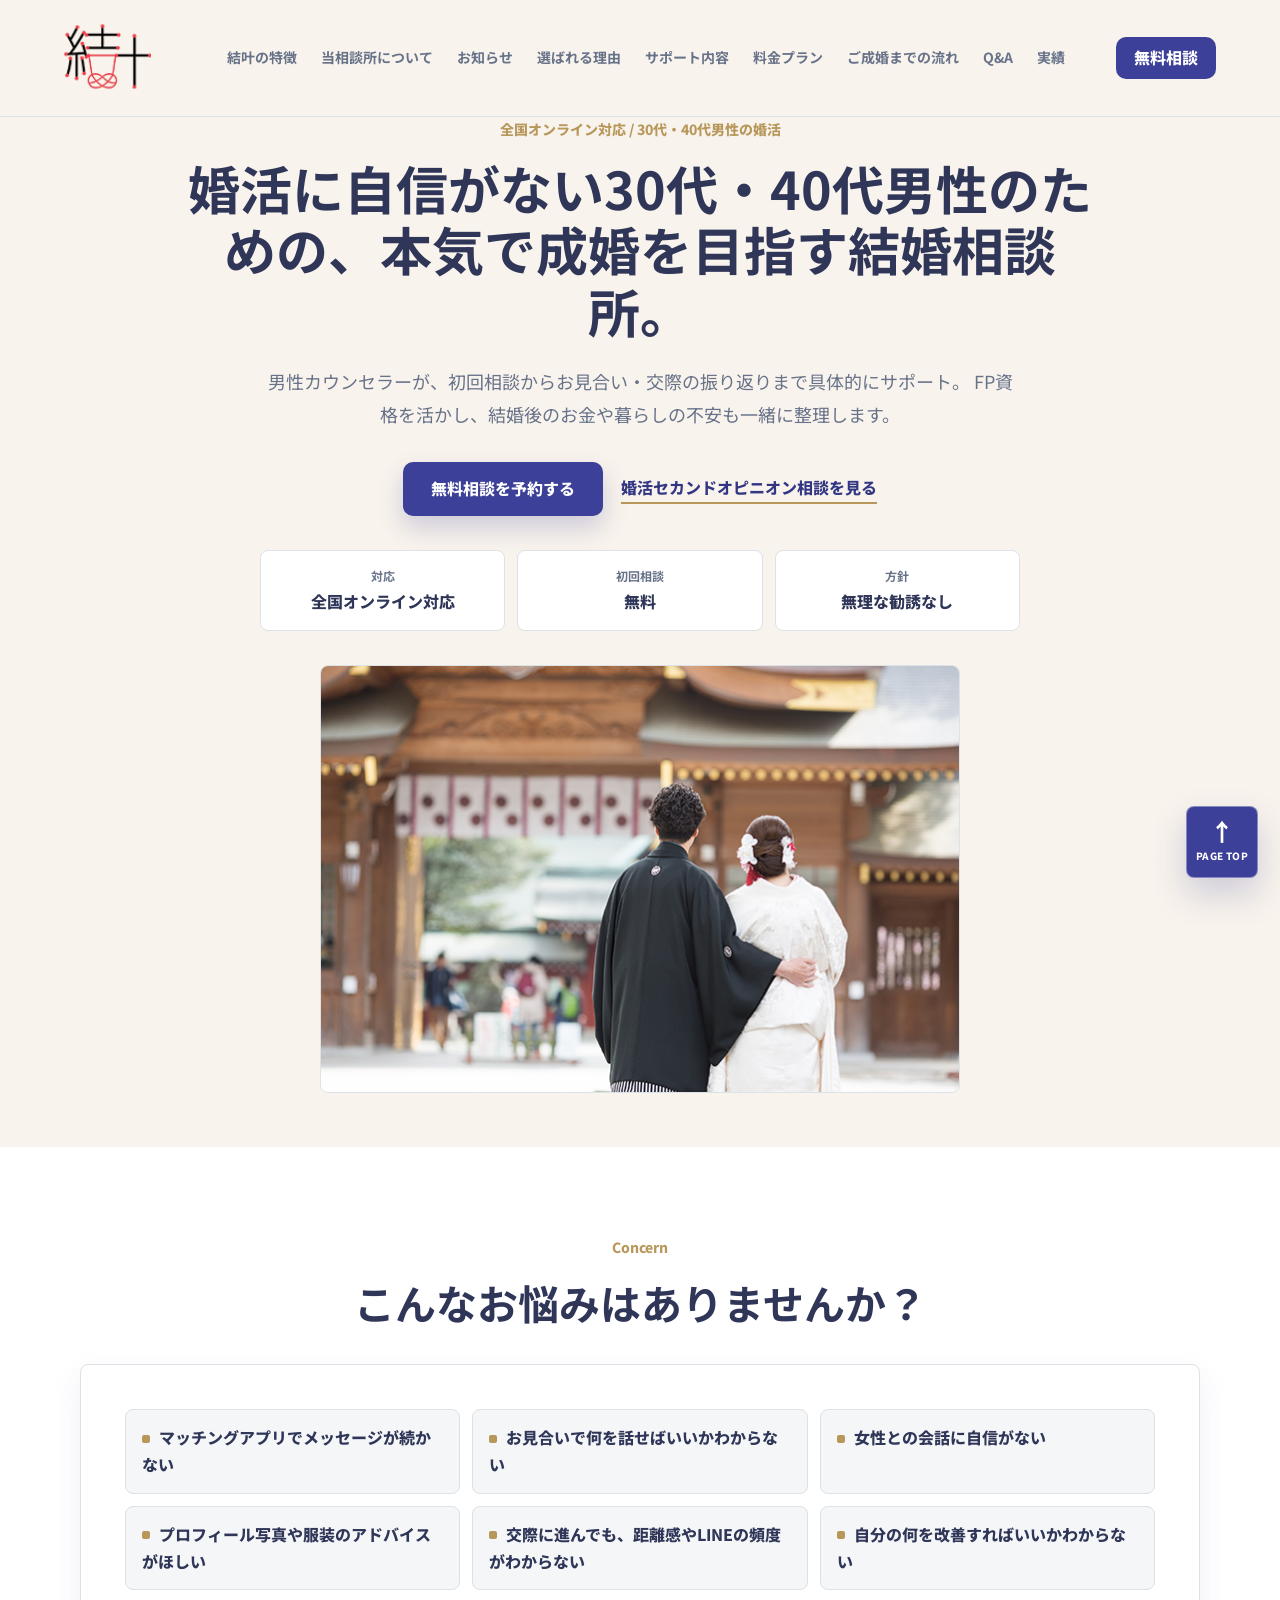
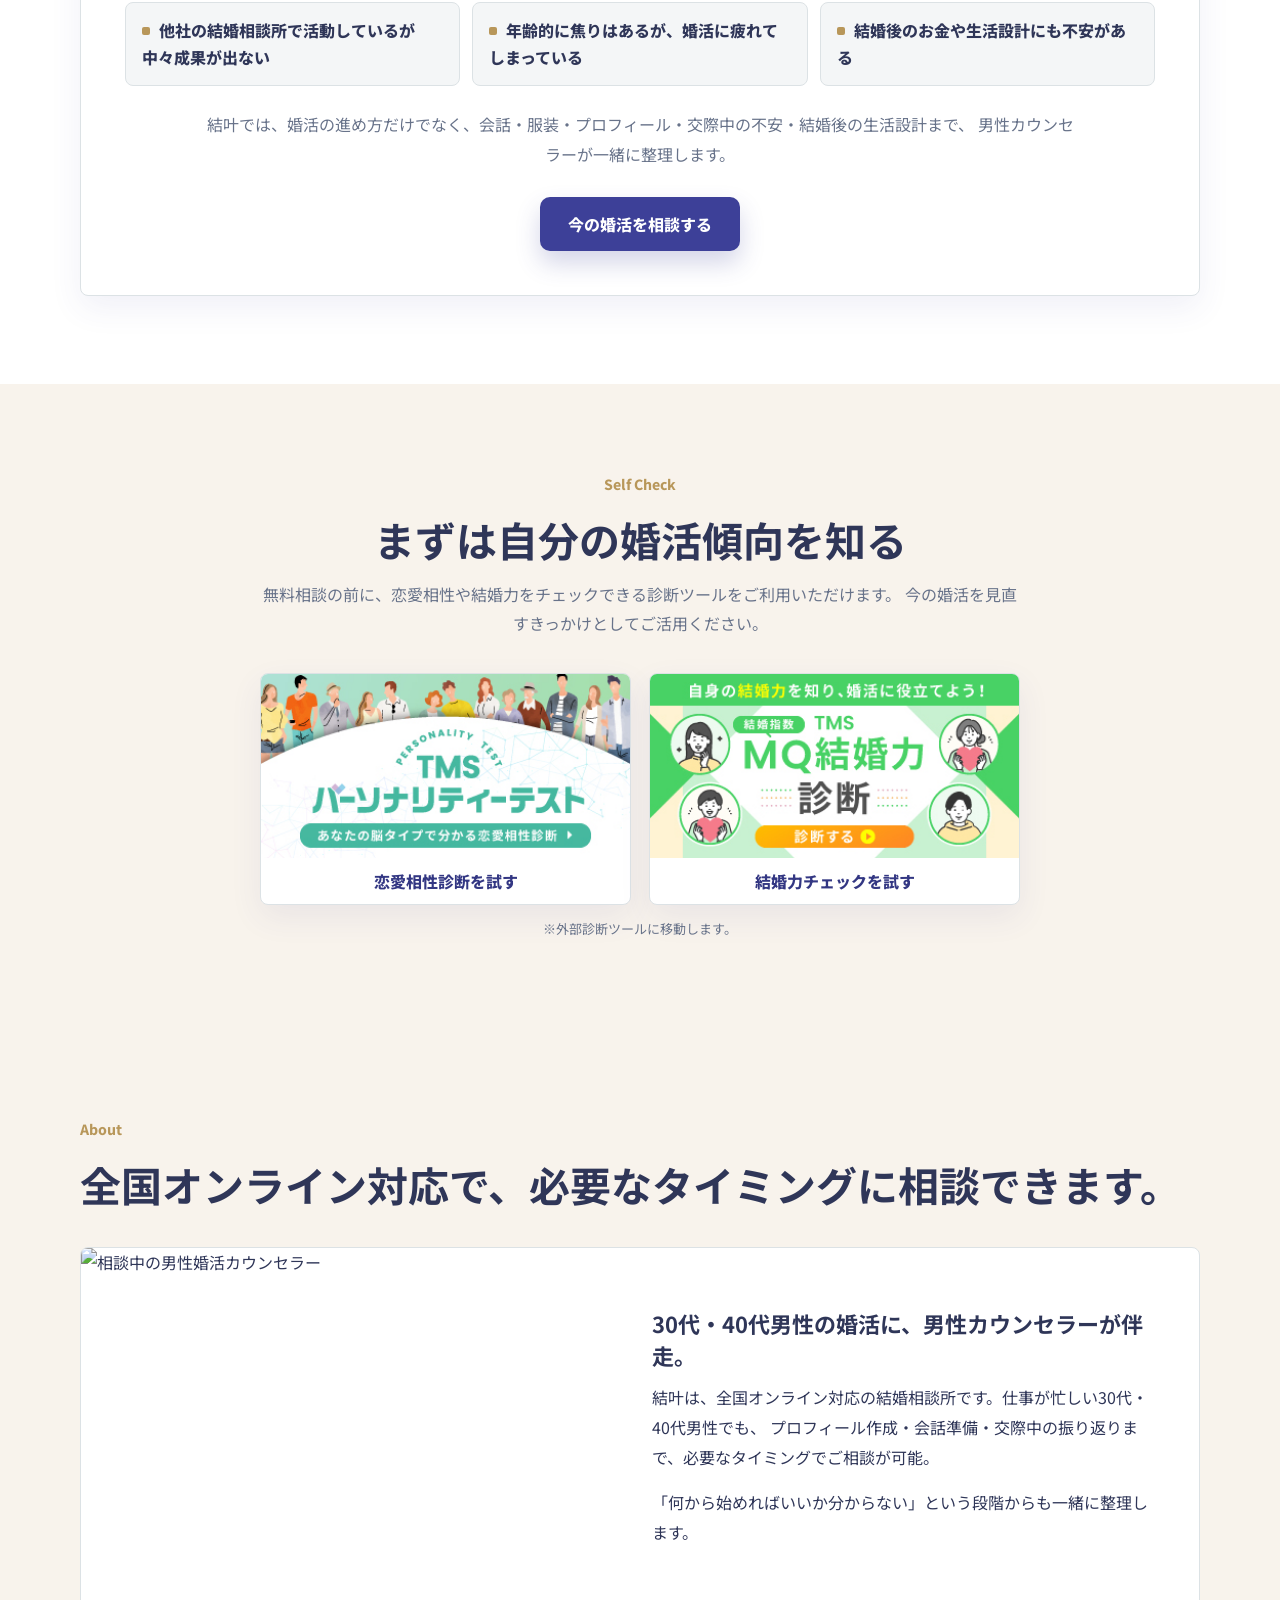
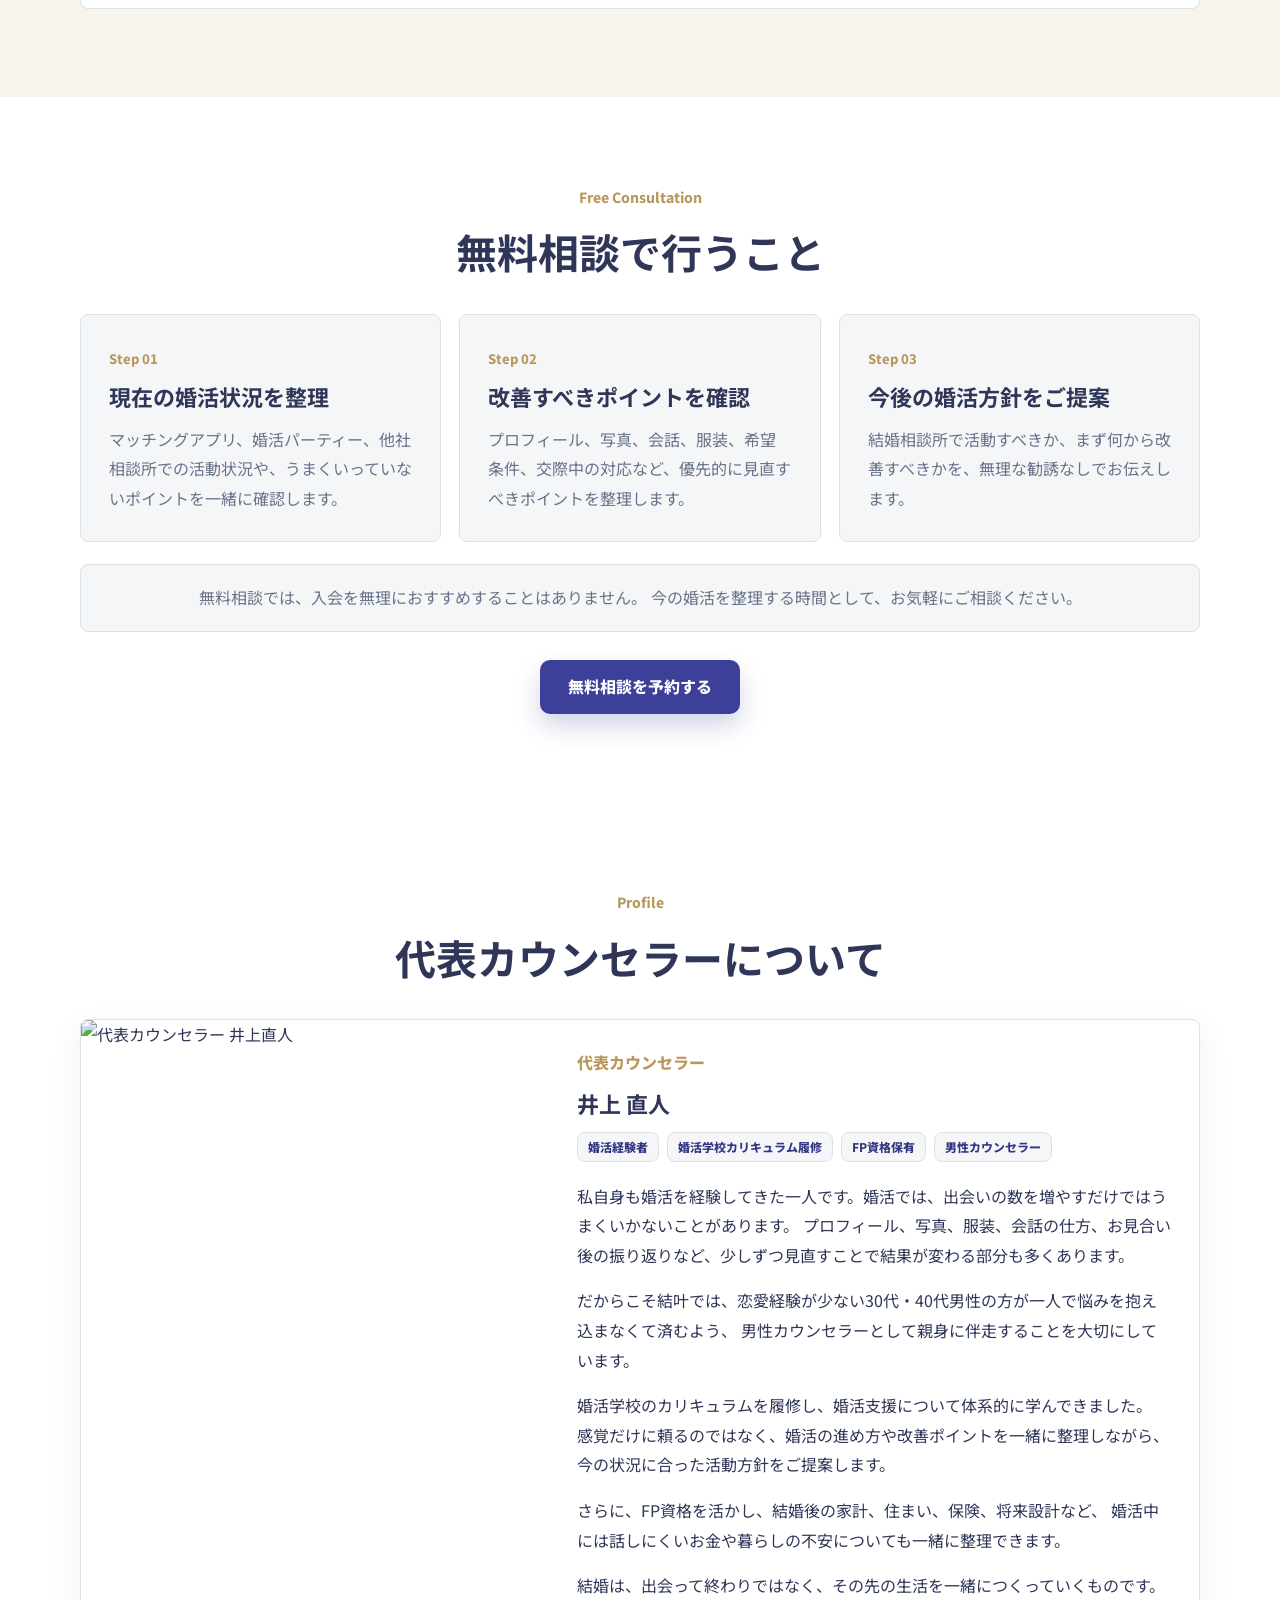
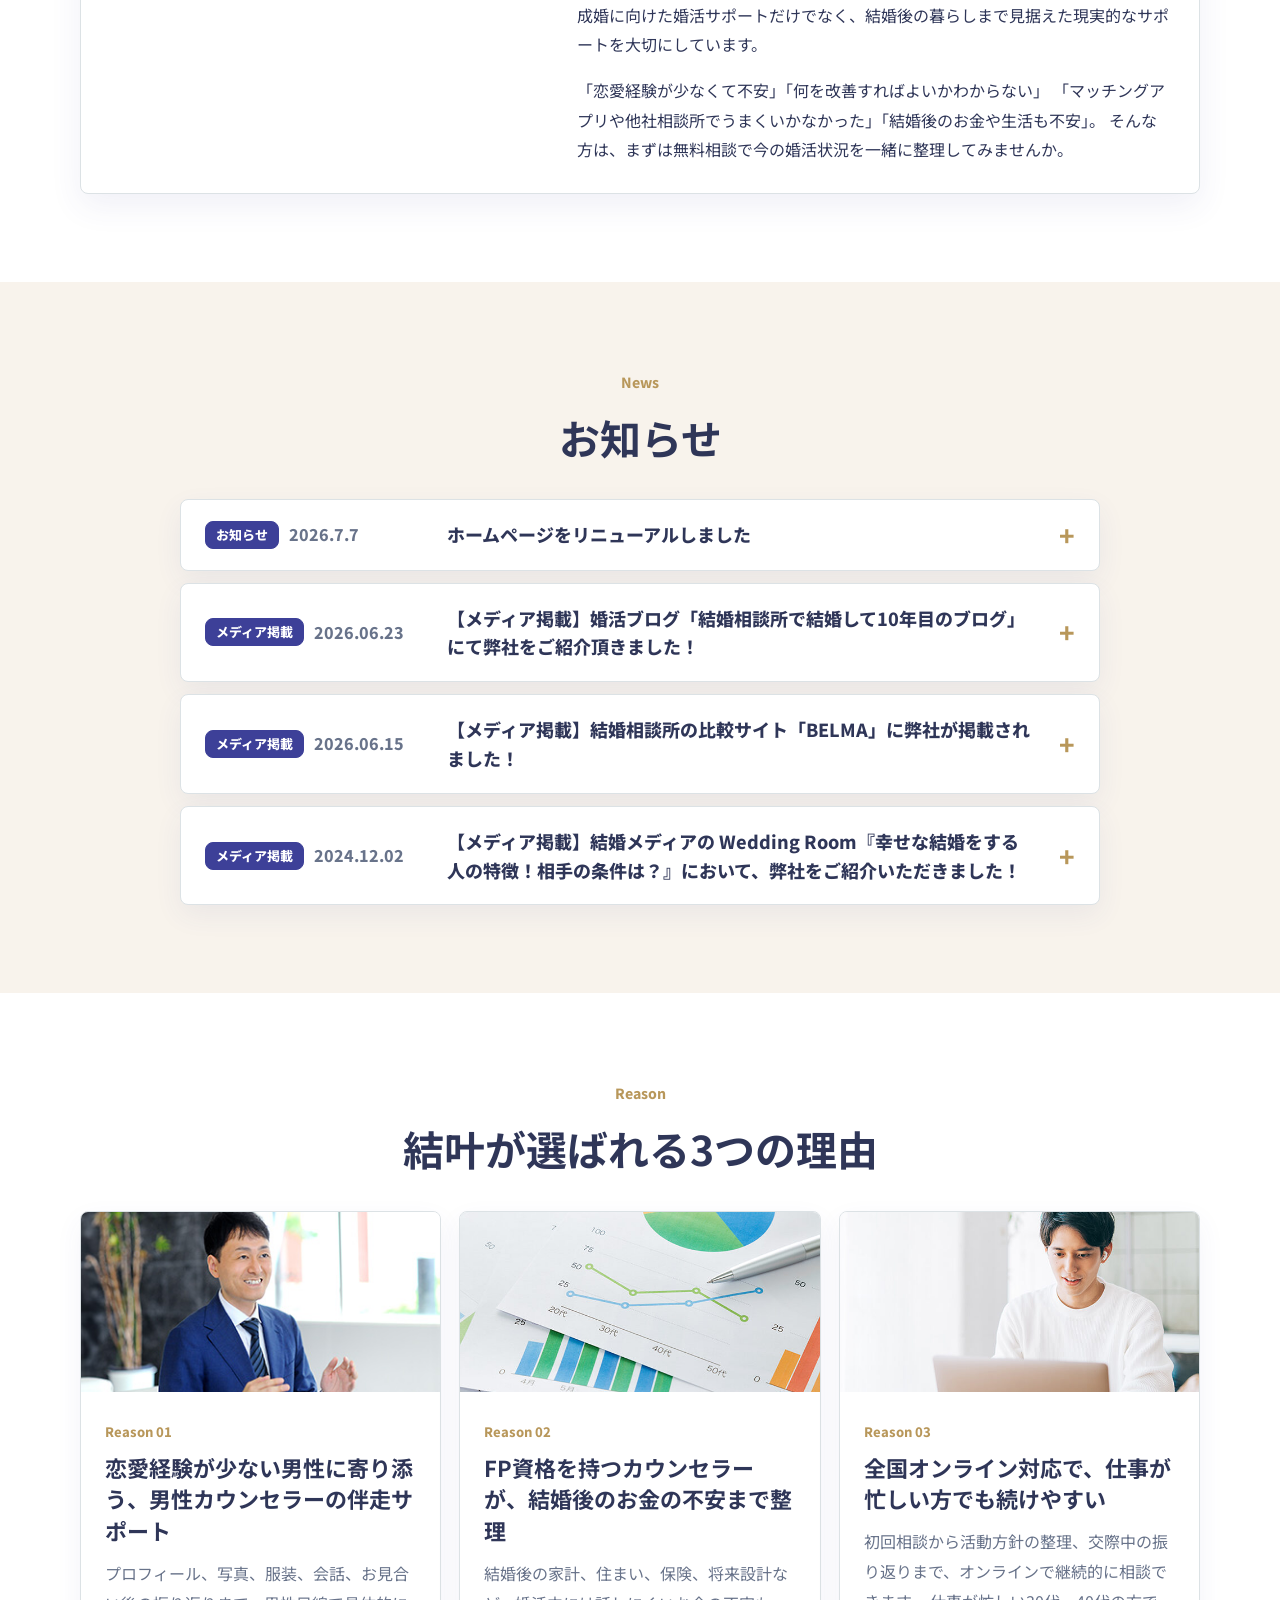
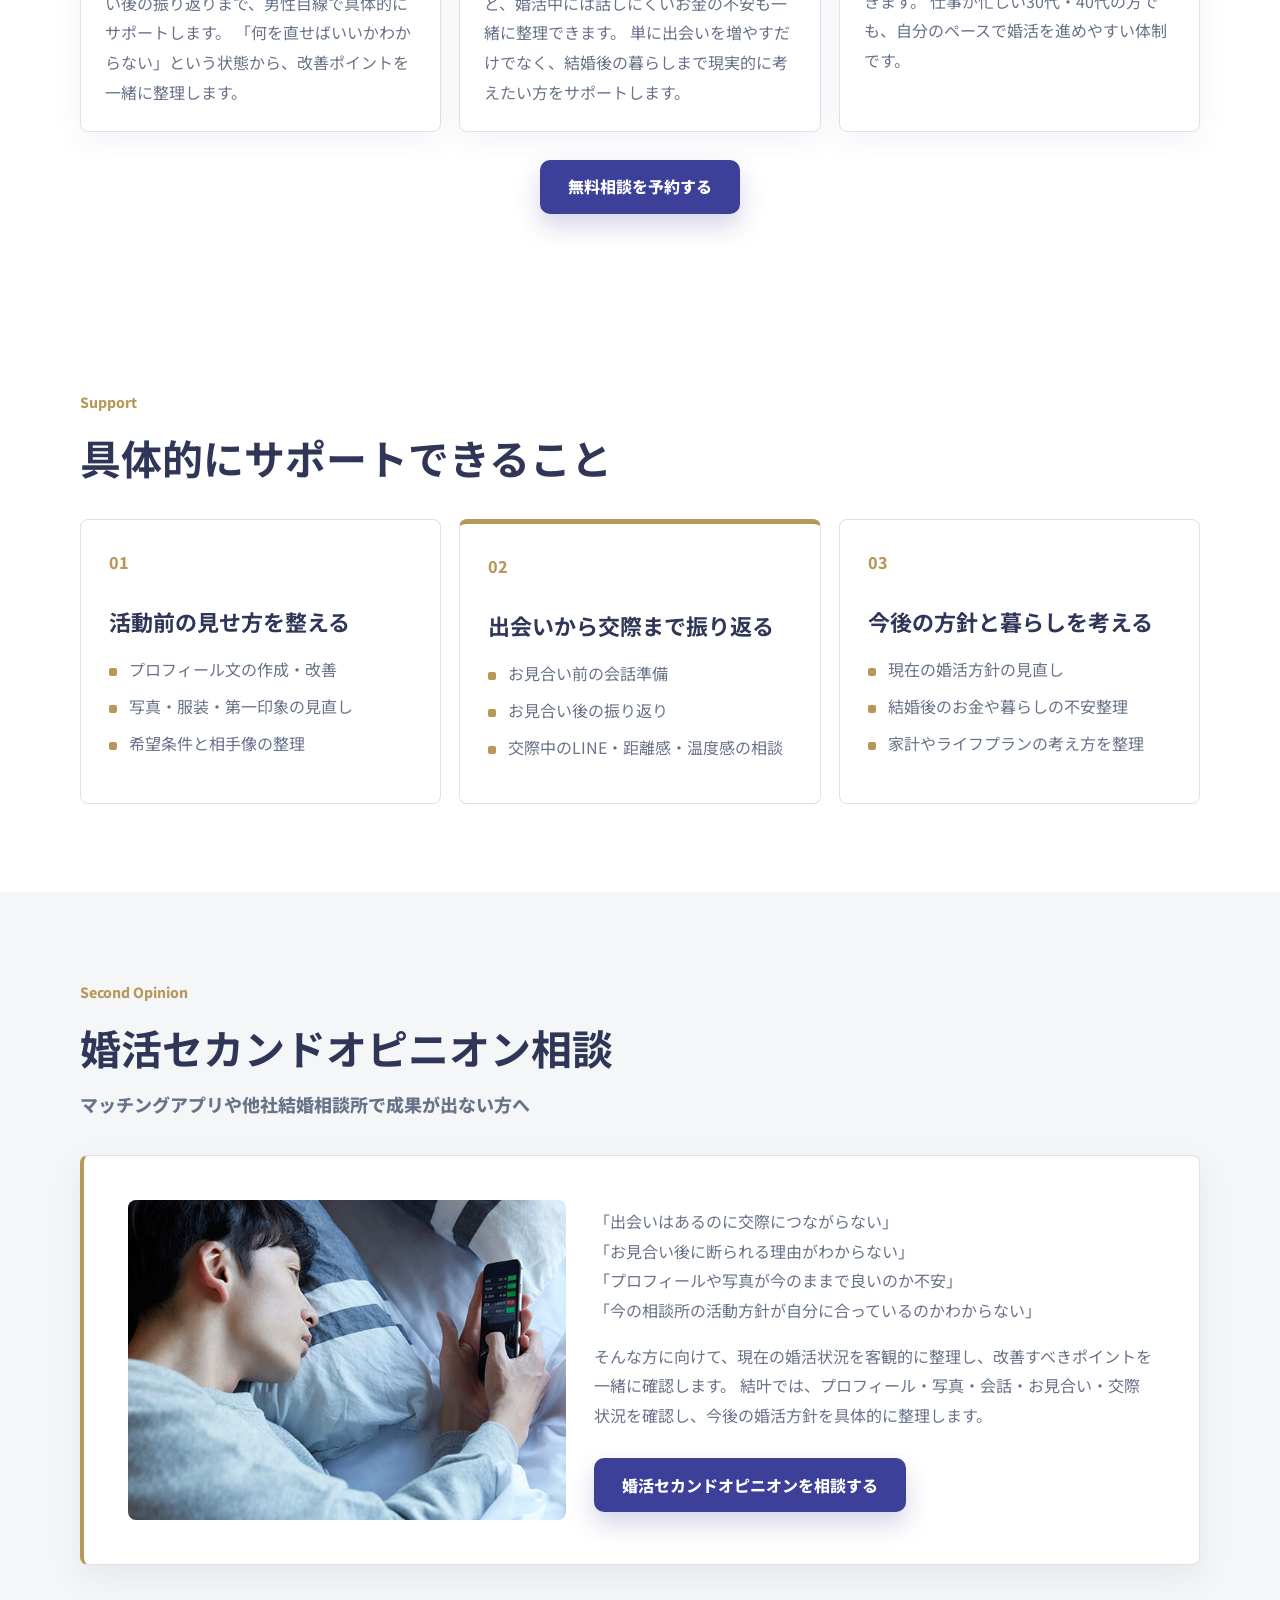
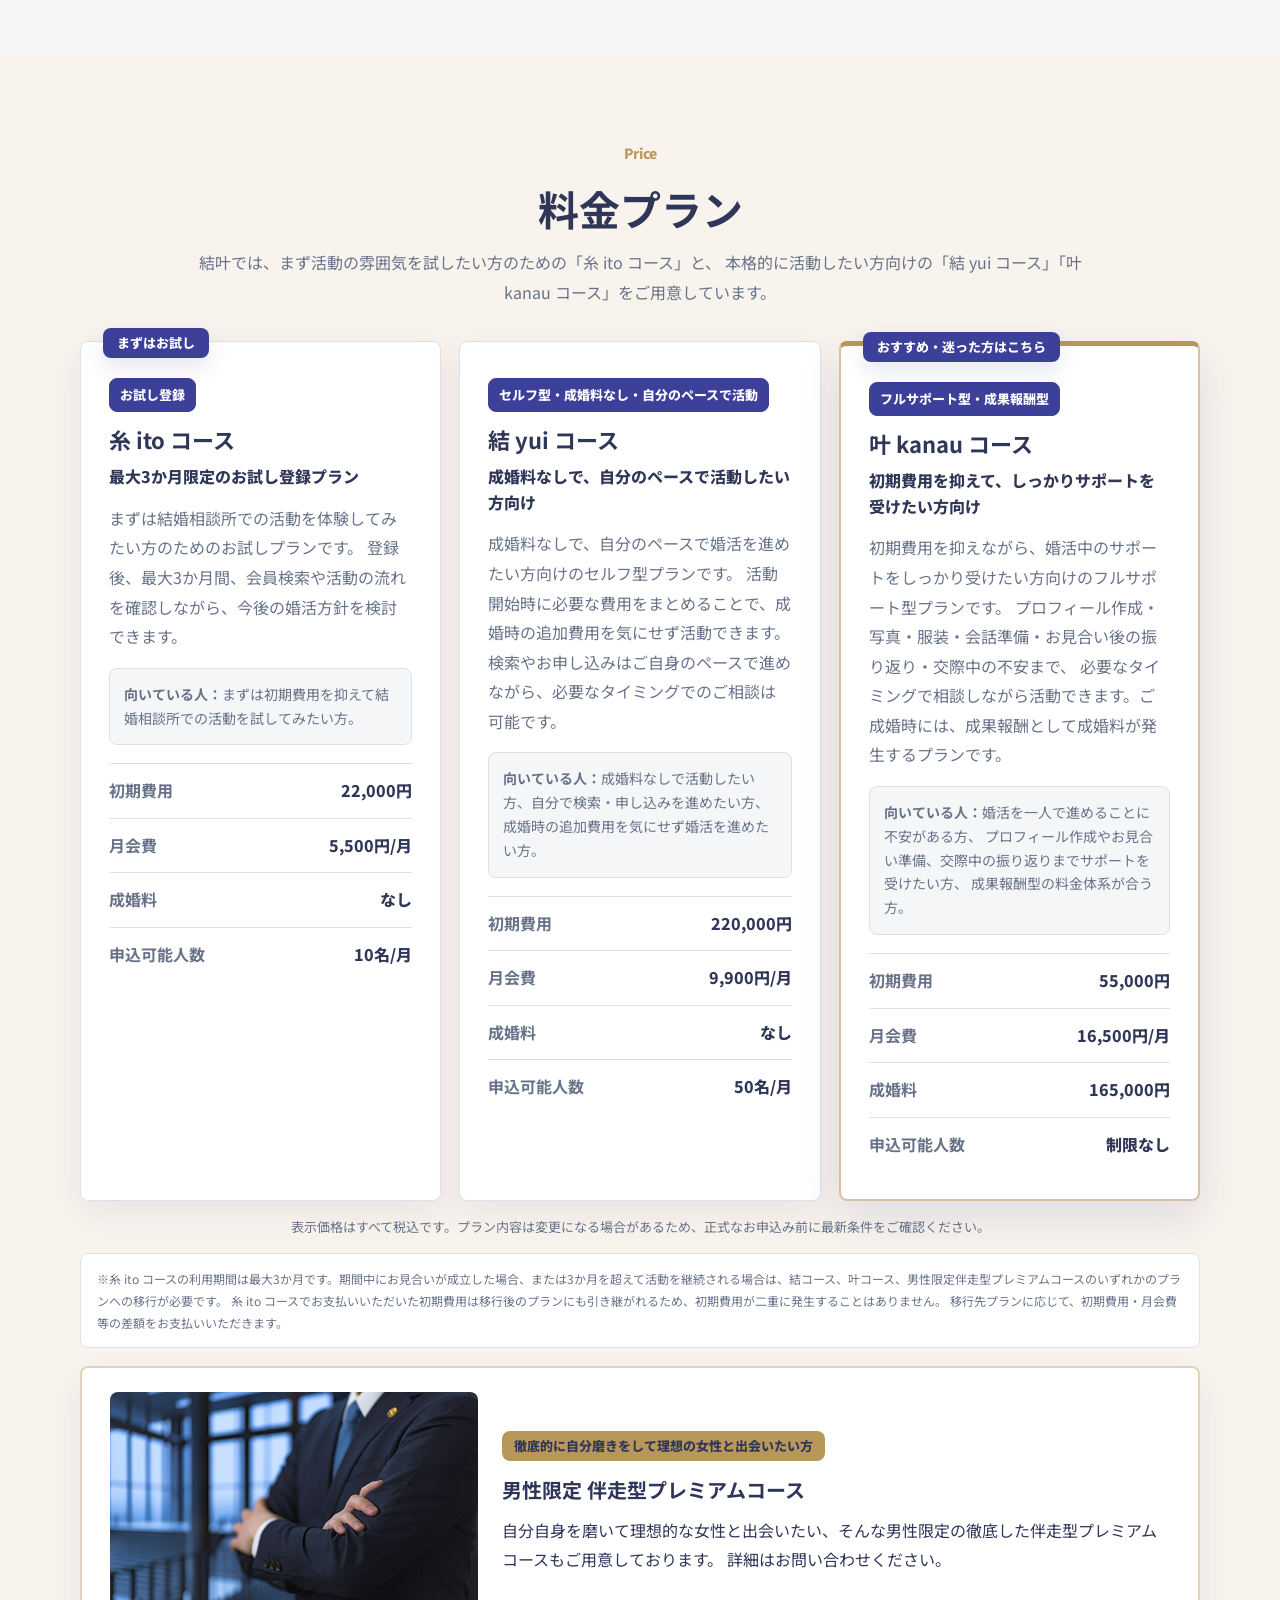
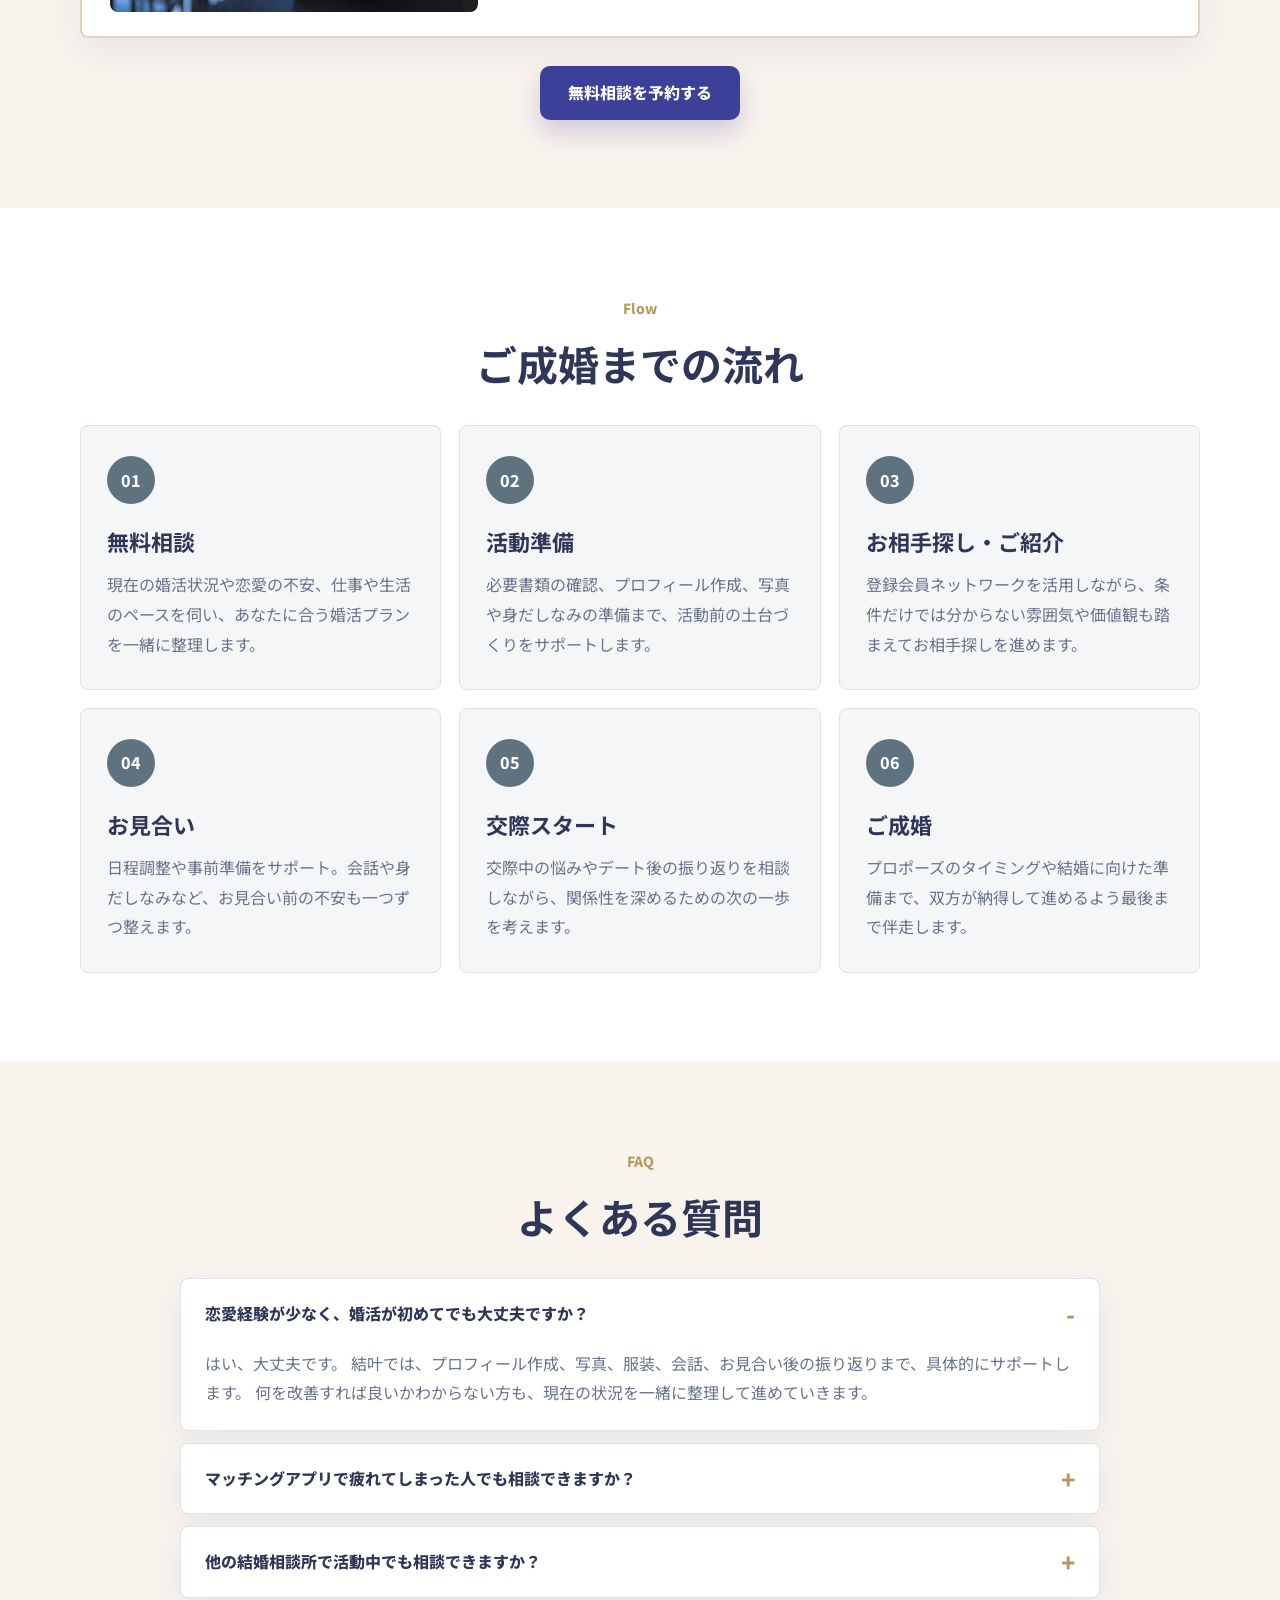
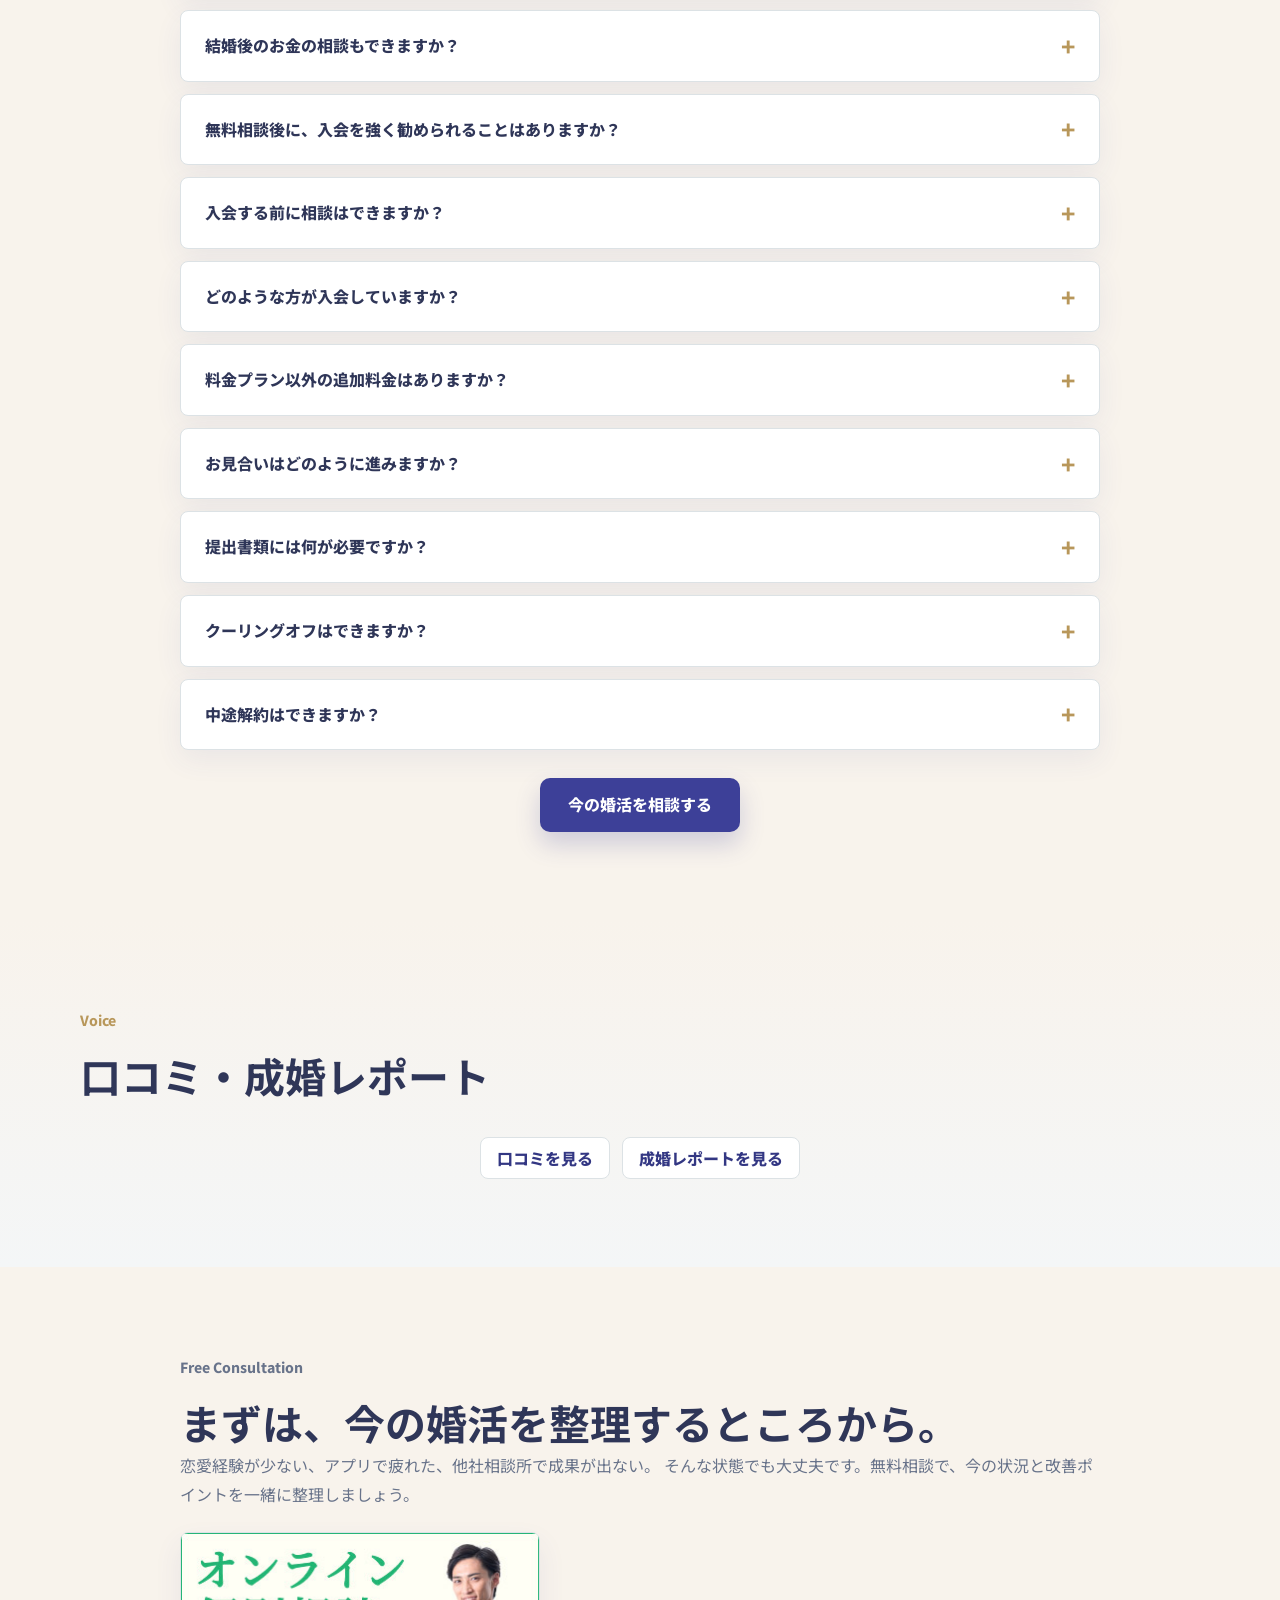
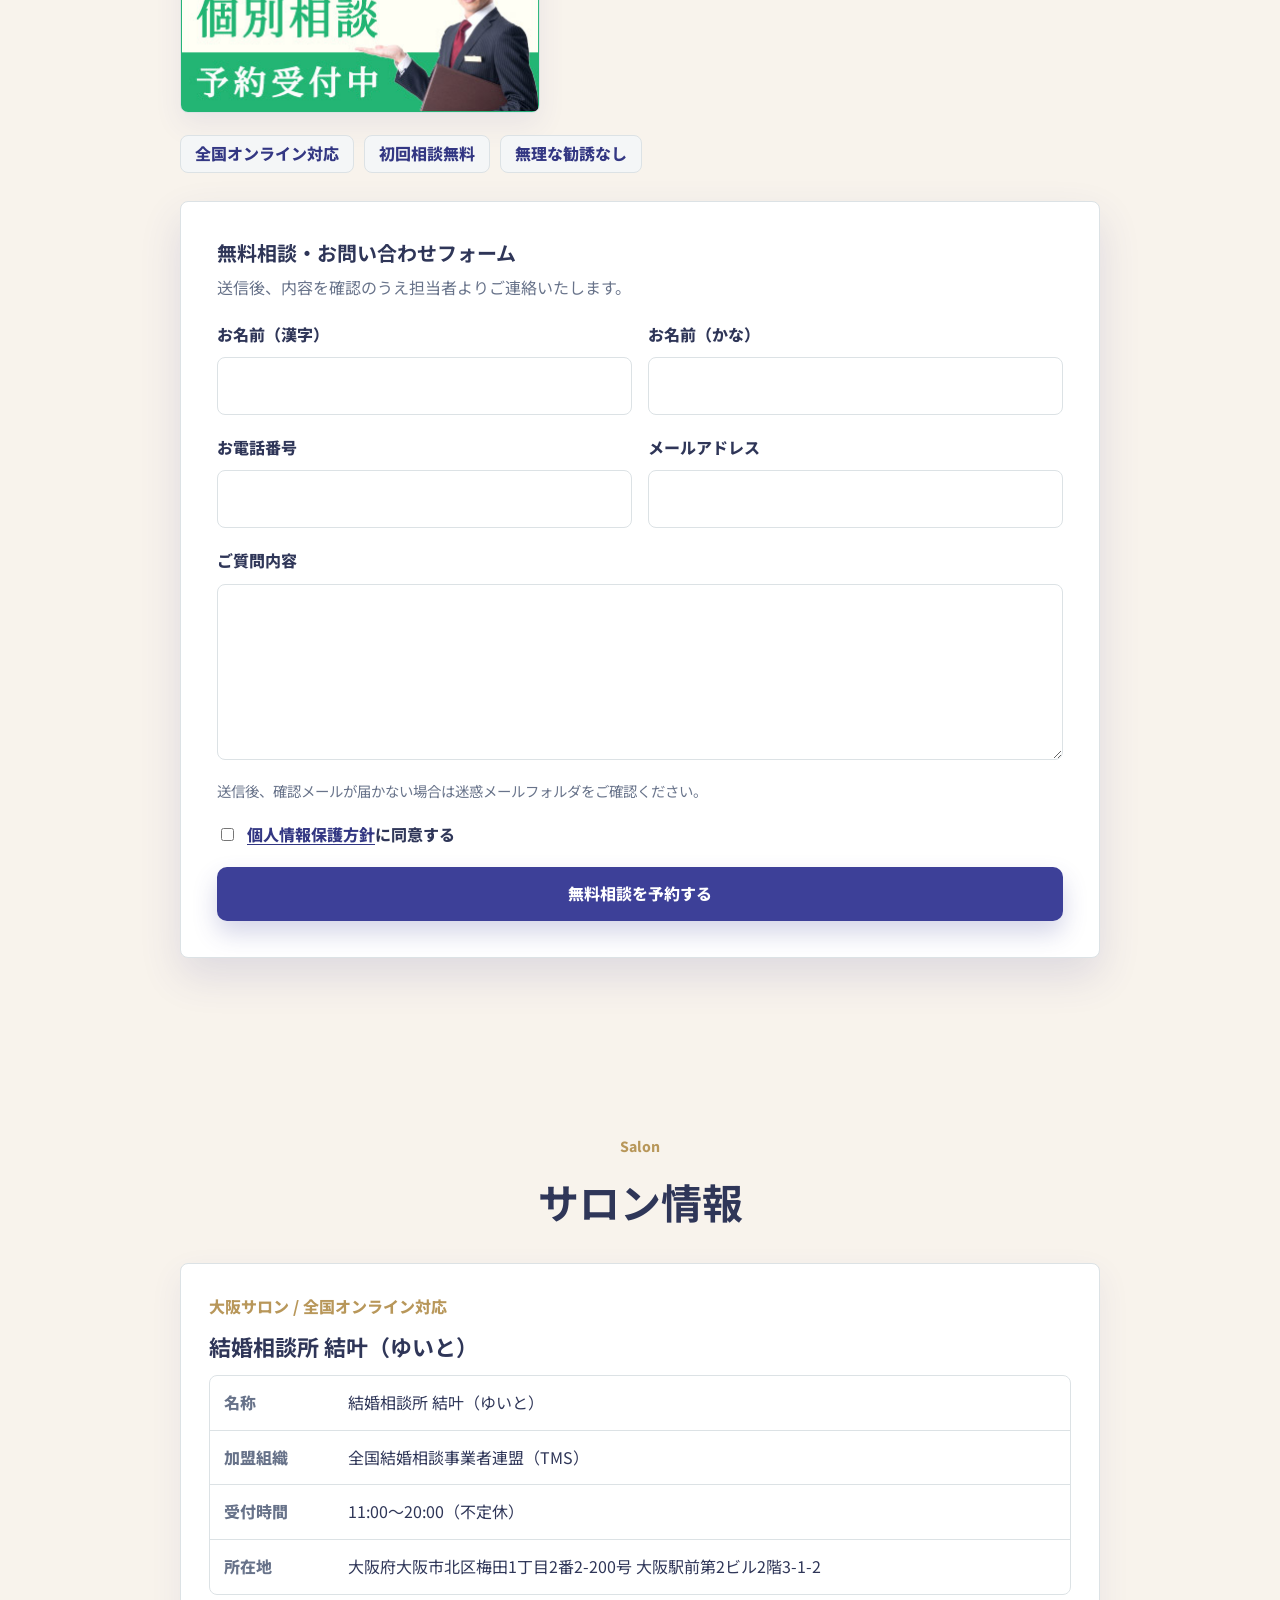
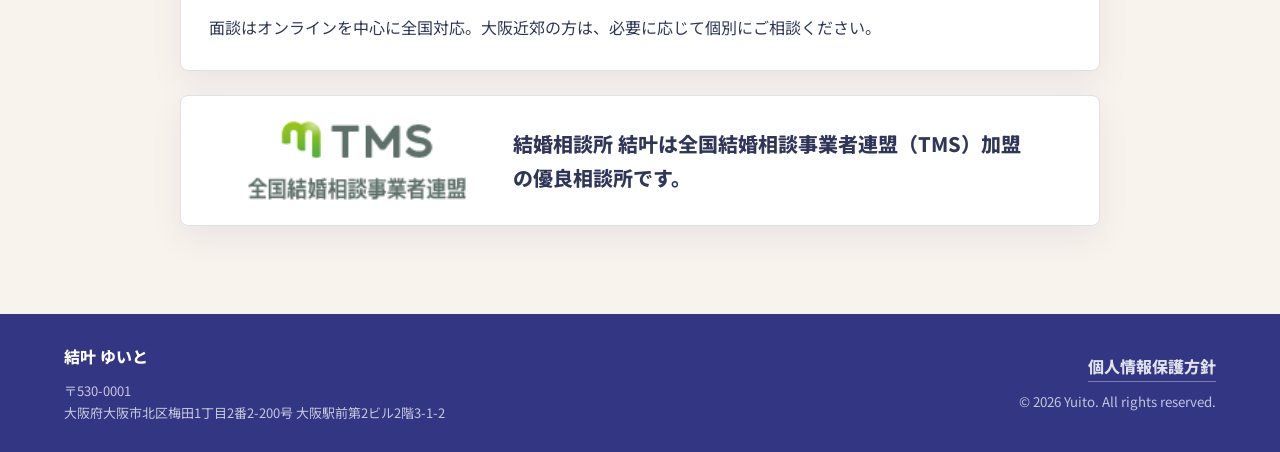
==== index.html @ 792cdfd1 "Add files via upload" ====
<!doctype html>
<html lang="ja">
  <head>
    <meta charset="utf-8">
    <meta name="viewport" content="width=device-width, initial-scale=1">
    <title>恋愛経験が少ない30代・40代男性の婚活支援なら｜結婚相談所 結叶</title>
    <meta
      name="description"
      content="結婚相談所 結叶は、恋愛経験が少ない30代・40代男性の婚活を、プロフィール作成・お見合い・交際時の振り返りまでしっかり伴走します。全国オンライン対応。FP資格を持つ男性カウンセラーが、結婚後のお金や暮らしの不安も一緒に整理します。"
    >
    <link rel="preconnect" href="https://fonts.googleapis.com">
    <link rel="preconnect" href="https://fonts.gstatic.com" crossorigin>
    <link
      href="https://fonts.googleapis.com/css2?family=Noto+Sans+JP:wght@400;500;700;800&display=swap"
      rel="stylesheet"
    >
    <link rel="icon" href="assets/favicon.png">
    <link rel="stylesheet" href="styles.css?v=20260710-vercel-contact">
  </head>
  <body>
    <header class="site-header">
      <a class="brand" href="#top" aria-label="結叶 ゆいと">
        <img src="assets/yuito-logo.png" alt="結叶 ゆいと">
      </a>
      <nav class="nav" aria-label="主要ナビゲーション">
        <a href="#about">結叶の特徴</a>
        <a href="#profile">当相談所について</a>
        <a href="#news">お知らせ</a>
        <a href="#reason">選ばれる理由</a>
        <a href="#value">サポート内容</a>
        <a href="#price">料金プラン</a>
        <a href="#flow">ご成婚までの流れ</a>
        <a href="#faq">Q&A</a>
        <a href="#voices">実績</a>
      </nav>
      <a class="header-cta" href="#contact">無料相談</a>
    </header>

    <main id="top">
      <section class="hero">
        <div class="hero-media" aria-label="和の良縁をイメージした結叶のメインビジュアル">
          <img src="assets/hero-waso-shrine.jpg" alt="和装の夫婦が神社へ向かう良縁のイメージ">
        </div>
        <div class="hero-copy">
          <p class="eyebrow">全国オンライン対応 / 30代・40代男性の婚活</p>
          <h1>婚活に自信がない30代・40代男性のための、本気で成婚を目指す結婚相談所。</h1>
          <p class="lead">
            男性カウンセラーが、初回相談からお見合い・交際の振り返りまで具体的にサポート。
            FP資格を活かし、結婚後のお金や暮らしの不安も一緒に整理します。
          </p>
          <div class="hero-actions">
            <a class="primary-button" href="#contact">無料相談を予約する</a>
            <a class="secondary-link" href="#second-opinion">婚活セカンドオピニオン相談を見る</a>
          </div>
          <dl class="hero-notes" aria-label="サービスの特徴">
            <div>
              <dt>対応</dt>
              <dd>全国オンライン対応</dd>
            </div>
            <div>
              <dt>初回相談</dt>
              <dd>無料</dd>
            </div>
            <div>
              <dt>方針</dt>
              <dd>無理な勧誘なし</dd>
            </div>
          </dl>
        </div>
      </section>

      <section class="section worries" id="worries">
        <div class="section-heading centered">
          <p class="eyebrow">Concern</p>
          <h2>こんなお悩みはありませんか？</h2>
        </div>
        <div class="worry-panel">
          <ul class="worry-list">
            <li>マッチングアプリでメッセージが続かない</li>
            <li>お見合いで何を話せばいいかわからない</li>
            <li>女性との会話に自信がない</li>
            <li>プロフィール写真や服装のアドバイスがほしい</li>
            <li>交際に進んでも、距離感やLINEの頻度がわからない</li>
            <li>自分の何を改善すればいいかわからない</li>
            <li>他社の結婚相談所で活動しているが中々成果が出ない</li>
            <li>年齢的に焦りはあるが、婚活に疲れてしまっている</li>
            <li>結婚後のお金や生活設計にも不安がある</li>
          </ul>
          <p>
            結叶では、婚活の進め方だけでなく、会話・服装・プロフィール・交際中の不安・結婚後の生活設計まで、
            男性カウンセラーが一緒に整理します。
          </p>
          <div class="section-cta">
            <a class="primary-button" href="#contact">今の婚活を相談する</a>
          </div>
        </div>
      </section>

      <section class="section diagnosis" id="diagnosis">
        <div class="section-heading centered">
          <p class="eyebrow">Self Check</p>
          <h2>まずは自分の婚活傾向を知る</h2>
          <p>
            無料相談の前に、恋愛相性や結婚力をチェックできる診断ツールをご利用いただけます。
            今の婚活を見直すきっかけとしてご活用ください。
          </p>
        </div>
        <div class="diagnosis-list">
          <a href="https://netcomace.com/netcom/marketing_tool/personality_test/?p=QS0zMzA=" target="_blank" rel="noopener">
            <img src="assets/banner-personality-test.jpg" alt="TMS パーソナリティーテスト">
            <span>恋愛相性診断を試す</span>
          </a>
          <a href="https://netcomace.com/netcom/marketing_tool/mq_test/?p=QS0zMzA=" target="_blank" rel="noopener">
            <img src="assets/banner-mq-test.jpg" alt="TMS MQ結婚力診断">
            <span>結婚力チェックを試す</span>
          </a>
        </div>
        <p class="external-note">※外部診断ツールに移動します。</p>
      </section>

      <section class="section about" id="about">
        <div class="section-heading">
          <p class="eyebrow">About</p>
          <h2>全国オンライン対応で、必要なタイミングに相談できます。</h2>
        </div>
        <div class="about-card">
          <img class="advisor-speaking" src="assets/advisor-naoto-speaking.jpg" alt="相談中の男性婚活カウンセラー">
          <div>
            <h3>30代・40代男性の婚活に、男性カウンセラーが伴走。</h3>
            <p>
              結叶は、全国オンライン対応の結婚相談所です。仕事が忙しい30代・40代男性でも、
              プロフィール作成・会話準備・交際中の振り返りまで、必要なタイミングでご相談が可能。
            </p>
            <p>
              「何から始めればいいか分からない」という段階からも一緒に整理します。
            </p>
          </div>
        </div>
      </section>

      <section class="section consultation" id="consultation">
        <div class="section-heading centered">
          <p class="eyebrow">Free Consultation</p>
          <h2>無料相談で行うこと</h2>
        </div>
        <div class="consultation-list">
          <article>
            <span>Step 01</span>
            <h3>現在の婚活状況を整理</h3>
            <p>マッチングアプリ、婚活パーティー、他社相談所での活動状況や、うまくいっていないポイントを一緒に確認します。</p>
          </article>
          <article>
            <span>Step 02</span>
            <h3>改善すべきポイントを確認</h3>
            <p>プロフィール、写真、会話、服装、希望条件、交際中の対応など、優先的に見直すべきポイントを整理します。</p>
          </article>
          <article>
            <span>Step 03</span>
            <h3>今後の婚活方針をご提案</h3>
            <p>結婚相談所で活動すべきか、まず何から改善すべきかを、無理な勧誘なしでお伝えします。</p>
          </article>
        </div>
        <p class="consultation-note">
          無料相談では、入会を無理におすすめすることはありません。
          今の婚活を整理する時間として、お気軽にご相談ください。
        </p>
        <div class="section-cta">
          <a class="primary-button" href="#contact">無料相談を予約する</a>
        </div>
      </section>

      <section class="section profile" id="profile">
        <div class="section-heading centered">
          <p class="eyebrow">Profile</p>
          <h2>代表カウンセラーについて</h2>
        </div>
        <div class="profile-grid">
          <article class="counselor-card">
            <img src="assets/advisor-naoto.jpg" alt="代表カウンセラー 井上直人">
            <div>
              <p class="profile-title">代表カウンセラー</p>
              <h3>井上 直人</h3>
              <div class="profile-tags" aria-label="代表カウンセラーの特徴">
                <span>婚活経験者</span>
                <span>婚活学校カリキュラム履修</span>
                <span>FP資格保有</span>
                <span>男性カウンセラー</span>
              </div>
              <p>
                私自身も婚活を経験してきた一人です。婚活では、出会いの数を増やすだけではうまくいかないことがあります。
                プロフィール、写真、服装、会話の仕方、お見合い後の振り返りなど、少しずつ見直すことで結果が変わる部分も多くあります。
              </p>
              <p>
                だからこそ結叶では、恋愛経験が少ない30代・40代男性の方が一人で悩みを抱え込まなくて済むよう、
                男性カウンセラーとして親身に伴走することを大切にしています。
              </p>
              <p>
                婚活学校のカリキュラムを履修し、婚活支援について体系的に学んできました。
                感覚だけに頼るのではなく、婚活の進め方や改善ポイントを一緒に整理しながら、今の状況に合った活動方針をご提案します。
              </p>
              <p>
                さらに、FP資格を活かし、結婚後の家計、住まい、保険、将来設計など、
                婚活中には話しにくいお金や暮らしの不安についても一緒に整理できます。
              </p>
              <p>
                結婚は、出会って終わりではなく、その先の生活を一緒につくっていくものです。
                成婚に向けた婚活サポートだけでなく、結婚後の暮らしまで見据えた現実的なサポートを大切にしています。
              </p>
              <p>
                「恋愛経験が少なくて不安」「何を改善すればよいかわからない」
                「マッチングアプリや他社相談所でうまくいかなかった」「結婚後のお金や生活も不安」。
                そんな方は、まずは無料相談で今の婚活状況を一緒に整理してみませんか。
              </p>
            </div>
          </article>
        </div>
      </section>

      <section class="section news" id="news">
        <div class="section-heading centered">
          <p class="eyebrow">News</p>
          <h2>お知らせ</h2>
        </div>
        <div class="news-list" id="news-list" aria-live="polite">
          <p class="news-loading">お知らせを読み込んでいます。</p>
        </div>
      </section>

      <section class="section reason" id="reason">
        <div class="section-heading centered">
          <p class="eyebrow">Reason</p>
          <h2>結叶が選ばれる3つの理由</h2>
        </div>
        <div class="reason-list">
          <article class="reason-card">
            <img src="assets/reason-counselor.jpg" alt="男性カウンセラーによる婚活相談のイメージ">
            <div>
              <span>Reason 01</span>
              <h3>恋愛経験が少ない男性に寄り添う、男性カウンセラーの伴走サポート</h3>
              <p>
                プロフィール、写真、服装、会話、お見合い後の振り返りまで、男性目線で具体的にサポートします。
                「何を直せばいいかわからない」という状態から、改善ポイントを一緒に整理します。
              </p>
            </div>
          </article>
          <article class="reason-card">
            <img src="assets/reason-fp-analysis.jpg" alt="家計やライフプランの資料を整理するイメージ">
            <div>
              <span>Reason 02</span>
              <h3>FP資格を持つカウンセラーが、結婚後のお金の不安まで整理</h3>
              <p>
                結婚後の家計、住まい、保険、将来設計など、婚活中には話しにくいお金の不安も一緒に整理できます。
                単に出会いを増やすだけでなく、結婚後の暮らしまで現実的に考えたい方をサポートします。
              </p>
            </div>
          </article>
          <article class="reason-card">
            <img src="assets/reason-online-support.jpg" alt="オンラインで婚活相談を受けるイメージ">
            <div>
              <span>Reason 03</span>
              <h3>全国オンライン対応で、仕事が忙しい方でも続けやすい</h3>
              <p>
                初回相談から活動方針の整理、交際中の振り返りまで、オンラインで継続的に相談できます。
                仕事が忙しい30代・40代の方でも、自分のペースで婚活を進めやすい体制です。
              </p>
            </div>
          </article>
        </div>
        <div class="section-cta">
          <a class="primary-button" href="#contact">無料相談を予約する</a>
        </div>
      </section>

      <section class="section value" id="value">
        <div class="section-heading">
          <p class="eyebrow">Support</p>
          <h2>具体的にサポートできること</h2>
        </div>
        <div class="value-list">
          <article class="value-card">
            <span class="number">01</span>
            <h3>活動前の見せ方を整える</h3>
            <ul class="support-items">
              <li>プロフィール文の作成・改善</li>
              <li>写真・服装・第一印象の見直し</li>
              <li>希望条件と相手像の整理</li>
            </ul>
          </article>
          <article class="value-card accent">
            <span class="number">02</span>
            <h3>出会いから交際まで振り返る</h3>
            <ul class="support-items">
              <li>お見合い前の会話準備</li>
              <li>お見合い後の振り返り</li>
              <li>交際中のLINE・距離感・温度感の相談</li>
            </ul>
          </article>
          <article class="value-card">
            <span class="number">03</span>
            <h3>今後の方針と暮らしを考える</h3>
            <ul class="support-items">
              <li>現在の婚活方針の見直し</li>
              <li>結婚後のお金や暮らしの不安整理</li>
              <li>家計やライフプランの考え方を整理</li>
            </ul>
          </article>
        </div>
      </section>

      <section class="section second-opinion" id="second-opinion">
        <div class="section-heading">
          <p class="eyebrow">Second Opinion</p>
          <h2>婚活セカンドオピニオン相談</h2>
          <p>マッチングアプリや他社結婚相談所で成果が出ない方へ</p>
        </div>
        <div class="second-panel">
          <img src="assets/second-opinion-app-fatigue.jpg" alt="マッチングアプリや婚活に悩む男性のイメージ">
          <div>
            <p>
              「出会いはあるのに交際につながらない」<br>
              「お見合い後に断られる理由がわからない」<br>
              「プロフィールや写真が今のままで良いのか不安」<br>
              「今の相談所の活動方針が自分に合っているのかわからない」
            </p>
            <p>
              そんな方に向けて、現在の婚活状況を客観的に整理し、改善すべきポイントを一緒に確認します。
              結叶では、プロフィール・写真・会話・お見合い・交際状況を確認し、今後の婚活方針を具体的に整理します。
            </p>
            <div class="section-cta left">
              <a class="primary-button" href="#contact">婚活セカンドオピニオンを相談する</a>
            </div>
          </div>
        </div>
      </section>

      <section class="section price" id="price">
        <div class="section-heading centered">
          <p class="eyebrow">Price</p>
          <h2>料金プラン</h2>
          <p>
            結叶では、まず活動の雰囲気を試したい方のための「糸 ito コース」と、
            本格的に活動したい方向けの「結 yui コース」「叶 kanau コース」をご用意しています。
          </p>
        </div>
        <div class="price-list">
          <article class="price-card">
            <p class="plan-recommend">まずはお試し</p>
            <p class="plan-label">お試し登録</p>
            <h3>糸 ito コース</h3>
            <p class="plan-subtitle">最大3か月限定のお試し登録プラン</p>
            <p class="plan-lead">
              まずは結婚相談所での活動を体験してみたい方のためのお試しプランです。
              登録後、最大3か月間、会員検索や活動の流れを確認しながら、今後の婚活方針を検討できます。
            </p>
            <p class="plan-fit">
              <strong>向いている人：</strong>まずは初期費用を抑えて結婚相談所での活動を試してみたい方。
            </p>
            <dl>
              <div><dt>初期費用</dt><dd>22,000円</dd></div>
              <div><dt>月会費</dt><dd>5,500円/月</dd></div>
              <div><dt>成婚料</dt><dd>なし</dd></div>
              <div><dt>申込可能人数</dt><dd>10名/月</dd></div>
            </dl>
          </article>
          <article class="price-card">
            <p class="plan-label">セルフ型・成婚料なし・自分のペースで活動</p>
            <h3>結 yui コース</h3>
            <p class="plan-subtitle">成婚料なしで、自分のペースで活動したい方向け</p>
            <p class="plan-lead">
              成婚料なしで、自分のペースで婚活を進めたい方向けのセルフ型プランです。
              活動開始時に必要な費用をまとめることで、成婚時の追加費用を気にせず活動できます。
              検索やお申し込みはご自身のペースで進めながら、必要なタイミングでのご相談は可能です。
            </p>
            <p class="plan-fit">
              <strong>向いている人：</strong>成婚料なしで活動したい方、自分で検索・申し込みを進めたい方、
              成婚時の追加費用を気にせず婚活を進めたい方。
            </p>
            <dl>
              <div><dt>初期費用</dt><dd>220,000円</dd></div>
              <div><dt>月会費</dt><dd>9,900円/月</dd></div>
              <div><dt>成婚料</dt><dd>なし</dd></div>
              <div><dt>申込可能人数</dt><dd>50名/月</dd></div>
            </dl>
          </article>
          <article class="price-card featured">
            <p class="plan-recommend">おすすめ・迷った方はこちら</p>
            <p class="plan-label">フルサポート型・成果報酬型</p>
            <h3>叶 kanau コース</h3>
            <p class="plan-subtitle">初期費用を抑えて、しっかりサポートを受けたい方向け</p>
            <p class="plan-lead">
              初期費用を抑えながら、婚活中のサポートをしっかり受けたい方向けのフルサポート型プランです。
              プロフィール作成・写真・服装・会話準備・お見合い後の振り返り・交際中の不安まで、
              必要なタイミングで相談しながら活動できます。ご成婚時には、成果報酬として成婚料が発生するプランです。
            </p>
            <p class="plan-fit">
              <strong>向いている人：</strong>婚活を一人で進めることに不安がある方、
              プロフィール作成やお見合い準備、交際中の振り返りまでサポートを受けたい方、
              成果報酬型の料金体系が合う方。
            </p>
            <dl>
              <div><dt>初期費用</dt><dd>55,000円</dd></div>
              <div><dt>月会費</dt><dd>16,500円/月</dd></div>
              <div><dt>成婚料</dt><dd>165,000円</dd></div>
              <div><dt>申込可能人数</dt><dd>制限なし</dd></div>
            </dl>
          </article>
        </div>
        <p class="price-note">表示価格はすべて税込です。プラン内容は変更になる場合があるため、正式なお申込み前に最新条件をご確認ください。</p>
        <p class="trial-note">
          ※糸 ito コースの利用期間は最大3か月です。期間中にお見合いが成立した場合、または3か月を超えて活動を継続される場合は、結コース、叶コース、男性限定伴走型プレミアムコースのいずれかのプランへの移行が必要です。
          糸 ito コースでお支払いいただいた初期費用は移行後のプランにも引き継がれるため、初期費用が二重に発生することはありません。
          移行先プランに応じて、初期費用・月会費等の差額をお支払いいただきます。
        </p>
        <div class="premium-note">
          <img src="assets/premium-male-support.jpg" alt="男性限定の伴走型婚活サポートのイメージ">
          <div>
            <span>徹底的に自分磨きをして理想の女性と出会いたい方</span>
            <strong>男性限定 伴走型プレミアムコース</strong>
            <p>
              自分自身を磨いて理想的な女性と出会いたい、そんな男性限定の徹底した伴走型プレミアムコースもご用意しております。
              詳細はお問い合わせください。
            </p>
          </div>
        </div>
        <div class="section-cta">
          <a class="primary-button" href="#contact">無料相談を予約する</a>
        </div>
      </section>

      <section class="section flow" id="flow">
        <div class="section-heading centered">
          <p class="eyebrow">Flow</p>
          <h2>ご成婚までの流れ</h2>
        </div>
        <ol class="flow-list">
          <li>
            <span>01</span>
            <h3>無料相談</h3>
            <p>現在の婚活状況や恋愛の不安、仕事や生活のペースを伺い、あなたに合う婚活プランを一緒に整理します。</p>
          </li>
          <li>
            <span>02</span>
            <h3>活動準備</h3>
            <p>必要書類の確認、プロフィール作成、写真や身だしなみの準備まで、活動前の土台づくりをサポートします。</p>
          </li>
          <li>
            <span>03</span>
            <h3>お相手探し・ご紹介</h3>
            <p>登録会員ネットワークを活用しながら、条件だけでは分からない雰囲気や価値観も踏まえてお相手探しを進めます。</p>
          </li>
          <li>
            <span>04</span>
            <h3>お見合い</h3>
            <p>日程調整や事前準備をサポート。会話や身だしなみなど、お見合い前の不安も一つずつ整えます。</p>
          </li>
          <li>
            <span>05</span>
            <h3>交際スタート</h3>
            <p>交際中の悩みやデート後の振り返りを相談しながら、関係性を深めるための次の一歩を考えます。</p>
          </li>
          <li>
            <span>06</span>
            <h3>ご成婚</h3>
            <p>プロポーズのタイミングや結婚に向けた準備まで、双方が納得して進めるよう最後まで伴走します。</p>
          </li>
        </ol>
      </section>

      <section class="section faq" id="faq">
        <div class="section-heading centered">
          <p class="eyebrow">FAQ</p>
          <h2>よくある質問</h2>
        </div>
        <div class="faq-list">
          <details open>
            <summary>恋愛経験が少なく、婚活が初めてでも大丈夫ですか？</summary>
            <p>
              はい、大丈夫です。
              結叶では、プロフィール作成、写真、服装、会話、お見合い後の振り返りまで、具体的にサポートします。
              何を改善すれば良いかわからない方も、現在の状況を一緒に整理して進めていきます。
            </p>
          </details>
          <details>
            <summary>マッチングアプリで疲れてしまった人でも相談できますか？</summary>
            <p>
              はい、ご相談いただけます。アプリでうまくいかなかった原因を整理し、
              結婚相談所で活動すべきか、まず何を改善すべきかを一緒に確認します。
            </p>
          </details>
          <details>
            <summary>他の結婚相談所で活動中でも相談できますか？</summary>
            <p>
              はい、婚活セカンドオピニオンとしてご相談いただけます。現在の活動状況を整理し、
              プロフィール、写真、お見合い、交際状況などの改善ポイントを確認します。
            </p>
          </details>
          <details>
            <summary>結婚後のお金の相談もできますか？</summary>
            <p>
              はい。FP資格を持つカウンセラーが、結婚後の家計、住まい、保険、将来設計などについて、
              考えるポイントを一緒に整理します。個別の金融商品や投資商品の推奨ではなく、
              ライフプランの整理を中心にサポートします。
            </p>
          </details>
          <details>
            <summary>無料相談後に、入会を強く勧められることはありますか？</summary>
            <p>
              いいえ。
              無料相談では、現在の婚活状況を整理し、今後の進め方を一緒に考えます。
              無理な勧誘は行いませんので、安心してご相談ください。
            </p>
          </details>
          <details>
            <summary>入会する前に相談はできますか？</summary>
            <p>
              はい、無料で承っております。現在の婚活状況や不安なことを伺い、
              結叶でどのようなサポートができるかをご提案します。
            </p>
          </details>
          <details>
            <summary>どのような方が入会していますか？</summary>
            <p>
              30代・40代を中心に、20代から70代まで幅広い年代の方が活動されています。
              仕事が忙しい方、職場で出会いが少ない方など、真剣に結婚を考える方が多くいらっしゃいます。
            </p>
          </details>
          <details>
            <summary>料金プラン以外の追加料金はありますか？</summary>
            <p>
              料金は各プランの初期費用・月会費・成婚料を基本にご案内します。
              糸 ito コースから本契約プランへ移行する場合は、移行先プランに応じた初期費用・月会費等の差額が必要です。
              男性限定 伴走型プレミアムコースは個別設計のため、無料相談時に内容と費用を詳しくご説明します。
            </p>
          </details>
          <details>
            <summary>お見合いはどのように進みますか？</summary>
            <p>
              お見合いが成立した後、日程や場所の調整をサポートします。
              お見合い後も交際を希望するかどうかを確認し、次の進め方を一緒に考えます。
            </p>
          </details>
          <details>
            <summary>提出書類には何が必要ですか？</summary>
            <p>
              身分証明書、公的に独身を証明するに足る書類、最終学歴を証明する書類、
              年収証明書、登録用顔写真が必要です。男性は年収証明書が必須となります。
              前年度の源泉徴収票をご用意ください。
              また、医師・弁護士など資格や免許が必要な職業については、それを証明する書類が必要です。
            </p>
          </details>
          <details>
            <summary>クーリングオフはできますか？</summary>
            <p>
              契約者が契約書面を受領した日を含む8日間を経過するまでは、
              無条件に入会契約を解除することができます。
              既にお支払いをいただいている料金および消費税を、全額ご返金させていただきます。
            </p>
          </details>
          <details>
            <summary>中途解約はできますか？</summary>
            <p>
              自己都合などで会員期間中に中途解約される場合は、規定の返金制度に従い、返金させていただきます。
              退会解約のお申し出をいただければ、直ちに解約をお受けいたします。
              その解除がサービス提供開始後である場合、支払い済みの金額の中から
              「提供されたサービスの対価に相当する金額」と
              「上限2万円もしくは契約残額20%のいずれか低い額」の合計金額をお支払いいただくことで中途解約できます。
              ただし、結婚、婚約または会員規約違反による退会は該当しません。
            </p>
          </details>
        </div>
        <div class="section-cta">
          <a class="primary-button" href="#contact">今の婚活を相談する</a>
        </div>
      </section>

      <section class="section voices" id="voices">
        <div class="section-heading">
          <p class="eyebrow">Voice</p>
          <h2>口コミ・成婚レポート</h2>
        </div>
        <div class="source-links" aria-label="掲載情報の出典">
          <a href="https://www.nakoudonet.com/nakoudo/osaka/osaka/125671/review/" target="_blank" rel="noopener">口コミを見る</a>
          <a href="https://www.nakoudonet.com/nakoudo/osaka/osaka/125671/report/" target="_blank" rel="noopener">成婚レポートを見る</a>
        </div>
      </section>

      <section class="cta-section">
        <div class="cta-copy">
          <p class="eyebrow">Free Consultation</p>
          <h2>まずは、今の婚活を整理するところから。</h2>
          <p>
            恋愛経験が少ない、アプリで疲れた、他社相談所で成果が出ない。
            そんな状態でも大丈夫です。無料相談で、今の状況と改善ポイントを一緒に整理しましょう。
          </p>
          <a class="consultation-banner" href="#contact" aria-label="オンライン個別相談の予約へ進む">
            <img src="assets/banner-online-consultation.jpg?v=20260709-contact-banner" alt="オンライン個別相談 予約受付中">
          </a>
          <div class="contact-methods">
            <span>全国オンライン対応</span>
            <span>初回相談無料</span>
            <span>無理な勧誘なし</span>
          </div>
        </div>
        <form class="contact-form" id="contact" action="/api/contact" method="post">
          <input type="text" name="_honey" class="hidden-field" tabindex="-1" autocomplete="off">
          <div class="form-heading">
            <h3>無料相談・お問い合わせフォーム</h3>
            <p>送信後、内容を確認のうえ担当者よりご連絡いたします。</p>
          </div>
          <div class="form-row">
            <label>
              お名前（漢字）
              <input type="text" name="お名前（漢字）" required>
            </label>
            <label>
              お名前（かな）
              <input type="text" name="お名前（かな）" required>
            </label>
          </div>
          <div class="form-row">
            <label>
              お電話番号
              <input type="tel" name="お電話番号">
            </label>
            <label>
              メールアドレス
              <input type="email" name="email" required>
            </label>
          </div>
          <label>
            ご質問内容
            <textarea name="ご質問内容" rows="5" required></textarea>
          </label>
          <p class="form-note">
            送信後、確認メールが届かない場合は迷惑メールフォルダをご確認ください。
          </p>
          <label class="privacy-check">
            <input type="checkbox" name="個人情報の取り扱いへの同意" value="同意する" required>
            <span><a href="privacy.html" target="_blank" rel="noopener">個人情報保護方針</a>に同意する</span>
          </label>
          <button class="primary-button form-button" type="submit">無料相談を予約する</button>
        </form>
      </section>

      <section class="section salon-info" id="salon">
        <div class="section-heading centered">
          <p class="eyebrow">Salon</p>
          <h2>サロン情報</h2>
        </div>
        <article class="salon-card">
          <div>
            <p class="profile-title">大阪サロン / 全国オンライン対応</p>
            <h3>結婚相談所 結叶（ゆいと）</h3>
            <dl>
              <div><dt>名称</dt><dd>結婚相談所 結叶（ゆいと）</dd></div>
              <div><dt>加盟組織</dt><dd>全国結婚相談事業者連盟（TMS）</dd></div>
              <div><dt>受付時間</dt><dd>11:00～20:00（不定休）</dd></div>
              <div><dt>所在地</dt><dd>大阪府大阪市北区梅田1丁目2番2-200号 大阪駅前第2ビル2階3-1-2</dd></div>
            </dl>
            <p>
              面談はオンラインを中心に全国対応。大阪近郊の方は、必要に応じて個別にご相談ください。
            </p>
          </div>
        </article>
        <div class="trust-banner">
          <img src="assets/logo-renmei.png" alt="全国結婚相談事業者連盟 TMS">
          <p>結婚相談所 結叶は全国結婚相談事業者連盟（TMS）加盟の優良相談所です。</p>
        </div>
      </section>
    </main>

    <footer class="footer">
      <div>
        <p>結叶 ゆいと</p>
        <address>〒530-0001<br>大阪府大阪市北区梅田1丁目2番2-200号 大阪駅前第2ビル2階3-1-2</address>
      </div>
      <div class="footer-links">
        <a href="privacy.html">個人情報保護方針</a>
        <small>&copy; 2026 Yuito. All rights reserved.</small>
      </div>
    </footer>
    <a class="page-top" href="#top" aria-label="トップページに戻る">
      <span>↑</span>
      <small>PAGE TOP</small>
    </a>
    <script src="news.js?v=20260710-vercel-contact"></script>
  </body>
</html>
---- styles.css ----
﻿:root {
  --ink: #2f3658;
  --muted: #68738a;
  --line: #dce2e5;
  --paper: #f8f3ec;
  --white: #ffffff;
  --red: #3d4098;
  --red-dark: #333783;
  --green: #5f7280;
  --green-soft: #f4f6f7;
  --gold: #b8975a;
  --shadow: 0 18px 42px rgba(61, 64, 152, 0.14);
  --soft: #f4f6f7;
}

* {
  box-sizing: border-box;
}

html {
  scroll-behavior: smooth;
  overflow-x: hidden;
}

body {
  margin: 0;
  color: var(--ink);
  background: var(--paper);
  font-family: "Noto Sans JP", system-ui, -apple-system, BlinkMacSystemFont, sans-serif;
  line-height: 1.85;
  overflow-x: hidden;
}

a {
  color: inherit;
  text-decoration: none;
}

img {
  display: block;
  max-width: 100%;
}

.site-header {
  position: sticky;
  top: 0;
  z-index: 10;
  display: flex;
  align-items: center;
  justify-content: space-between;
  gap: 24px;
  padding: 14px clamp(18px, 5vw, 72px);
  background: rgba(248, 243, 236, 0.94);
  border-bottom: 1px solid rgba(220, 226, 229, 0.92);
  backdrop-filter: blur(14px);
}

.brand {
  display: inline-flex;
  align-items: center;
  min-width: 112px;
}

.brand img {
  width: 88px;
  height: auto;
}

.nav {
  display: flex;
  gap: 24px;
  color: var(--muted);
  font-size: 14px;
  font-weight: 700;
}

.header-cta {
  display: inline-flex;
  min-height: 42px;
  align-items: center;
  justify-content: center;
  padding: 0 18px;
  color: var(--white);
  background: var(--red);
  border-radius: 10px;
  font-weight: 800;
}

.hero {
  display: grid;
  grid-template-columns: 1fr;
  align-items: start;
  gap: clamp(22px, 3vw, 34px);
  min-height: auto;
  padding: 0 0 54px;
}

.hero-copy {
  order: 1;
  max-width: 1040px;
  margin: 0 auto;
  padding: 0 clamp(20px, 5vw, 72px);
  text-align: center;
}

.eyebrow {
  margin: 0 0 14px;
  color: var(--gold);
  font-size: 14px;
  font-weight: 800;
}

h1,
h2,
h3,
p {
  margin-top: 0;
}

h1 {
  margin-bottom: 24px;
  font-size: clamp(30px, 4.1vw, 52px);
  line-height: 1.18;
  letter-spacing: 0;
}

h2 {
  margin-bottom: 0;
  font-size: clamp(28px, 3.2vw, 42px);
  line-height: 1.35;
  letter-spacing: 0;
}

h3 {
  margin-bottom: 12px;
  font-size: 22px;
  line-height: 1.45;
  letter-spacing: 0;
}

.lead {
  max-width: 760px;
  margin-bottom: 30px;
  margin-left: auto;
  margin-right: auto;
  color: var(--muted);
  font-size: 18px;
}

.hero-actions {
  display: flex;
  flex-wrap: wrap;
  align-items: center;
  justify-content: center;
  gap: 18px;
  margin-bottom: 34px;
}

.primary-button {
  display: inline-flex;
  min-height: 54px;
  align-items: center;
  justify-content: center;
  padding: 0 28px;
  color: var(--white);
  background: var(--red);
  border: 0;
  border-radius: 10px;
  box-shadow: 0 12px 24px rgba(61, 64, 152, 0.22);
  font: inherit;
  font-weight: 800;
  cursor: pointer;
}

.secondary-link {
  color: var(--red-dark);
  font-weight: 800;
  border-bottom: 2px solid var(--gold);
}

.hero-notes {
  display: grid;
  grid-template-columns: repeat(3, minmax(0, 1fr));
  gap: 12px;
  max-width: 760px;
  margin: 0 auto;
}

.hero-notes div {
  padding: 14px 16px;
  background: var(--white);
  border: 1px solid var(--line);
  border-radius: 8px;
}

.hero-notes dt {
  color: var(--muted);
  font-size: 12px;
  font-weight: 700;
}

.hero-notes dd {
  margin: 0;
  font-weight: 800;
}

.hero-media {
  order: 2;
  overflow: hidden;
  width: min(640px, calc(100% - 40px));
  margin: 0 auto;
  background: #fff;
  border: 1px solid var(--line);
  border-radius: 8px;
}

.hero-media img {
  width: 100%;
  height: auto;
  max-height: none;
  object-fit: contain;
  object-position: center center;
}

.section {
  padding: 88px clamp(20px, 5vw, 72px);
}

.section-heading {
  max-width: 1120px;
  margin: 0 auto 34px;
}

.section-heading.centered {
  text-align: center;
}

.about-card,
.value-list,
.voice-grid,
.profile-grid,
.news-list,
.reason-list,
.price-list,
.flow-list,
.faq-list,
.worry-panel,
.second-panel,
.consultation-list,
.consultation-note,
.cta-section {
  width: min(1120px, 100%);
  margin: 0 auto;
}

.about-card {
  display: grid;
  grid-template-columns: minmax(300px, 0.82fr) minmax(0, 1fr);
  gap: clamp(24px, 4vw, 42px);
  align-items: center;
  overflow: hidden;
}

.about-card,
.profile-panel,
.value-card,
.contact-form {
  background: var(--white);
  border: 1px solid var(--line);
  border-radius: 8px;
}

.about-card > div {
  padding: clamp(26px, 4vw, 44px);
}

.about-card > img {
  width: 100%;
  height: 100%;
  min-height: 360px;
  object-fit: cover;
  object-position: 62% 30%;
}

.about-card p:last-child {
  margin-bottom: 0;
}

.worries {
  background: var(--white);
}

.worry-panel,
.second-panel {
  padding: clamp(26px, 4vw, 44px);
  background: var(--white);
  border: 1px solid var(--line);
  border-radius: 8px;
  box-shadow: 0 12px 32px rgba(61, 64, 152, 0.08);
}

.worry-list {
  display: grid;
  grid-template-columns: repeat(3, minmax(0, 1fr));
  gap: 12px;
  margin: 0 0 24px;
  padding: 0;
  list-style: none;
}

.worry-list li {
  padding: 14px 16px;
  background: var(--soft);
  border: 1px solid var(--line);
  border-radius: 8px;
  color: var(--ink);
  font-weight: 800;
  line-height: 1.7;
}

.worry-list li::before {
  content: "";
  display: inline-block;
  width: 8px;
  height: 8px;
  margin-right: 9px;
  background: var(--gold);
  border-radius: 2px;
  vertical-align: 0.1em;
}

.worry-panel > p {
  max-width: 880px;
  margin-right: auto;
  margin-left: auto;
  color: var(--muted);
  text-align: center;
}

.section-cta {
  display: flex;
  justify-content: center;
  margin-top: 28px;
}

.section-cta.left {
  justify-content: flex-start;
}

.diagnosis {
  background: var(--paper);
}

.diagnosis .section-heading p:not(.eyebrow) {
  max-width: 760px;
  margin: 12px auto 0;
  color: var(--muted);
}

.diagnosis-list {
  display: grid;
  grid-template-columns: repeat(2, minmax(0, 1fr));
  gap: 18px;
  width: min(760px, 100%);
  margin: 0 auto;
}

.diagnosis-list a {
  display: grid;
  overflow: hidden;
  background: var(--white);
  border: 1px solid var(--line);
  border-radius: 8px;
  box-shadow: 0 12px 32px rgba(61, 64, 152, 0.08);
  transition: transform 0.2s ease, box-shadow 0.2s ease;
}

.diagnosis-list a:hover {
  transform: translateY(-2px);
  box-shadow: 0 18px 38px rgba(61, 64, 152, 0.12);
}

.diagnosis-list img {
  width: 100%;
  height: auto;
}

.diagnosis-list span {
  display: inline-flex;
  min-height: 46px;
  align-items: center;
  justify-content: center;
  padding: 0 16px;
  color: var(--red-dark);
  font-weight: 800;
}

.external-note {
  width: min(760px, 100%);
  margin: 12px auto 0;
  color: var(--muted);
  font-size: 13px;
  text-align: center;
}

.profile-panel {
  overflow: hidden;
}

.profile-panel img {
  width: 100%;
  height: 320px;
  object-fit: cover;
  object-position: center 18%;
}

.profile-panel img.advisor-speaking {
  object-position: 62% 30%;
}

.profile-panel div {
  padding: 26px;
}

.profile-title {
  margin-bottom: 10px;
  color: var(--gold);
  font-weight: 800;
}

.profile {
  background: #fff;
}

.profile-grid {
  display: grid;
  grid-template-columns: 1fr;
}

.counselor-card,
.salon-card {
  overflow: hidden;
  background: var(--white);
  border: 1px solid var(--line);
  border-radius: 8px;
  box-shadow: 0 12px 32px rgba(61, 64, 152, 0.08);
}

.counselor-card {
  display: grid;
  grid-template-columns: minmax(300px, 0.72fr) minmax(0, 1fr);
  align-items: stretch;
}

.counselor-card > img {
  width: 100%;
  height: 100%;
  min-height: 560px;
  object-fit: cover;
}

.counselor-card > img {
  object-position: center 18%;
}

.counselor-card > div,
.salon-card > div {
  padding: 28px;
}

.profile-tags {
  display: flex;
  flex-wrap: wrap;
  gap: 8px;
  margin: 0 0 20px;
}

.profile-tags span {
  display: inline-flex;
  min-height: 30px;
  align-items: center;
  padding: 0 10px;
  color: var(--red-dark);
  background: var(--green-soft);
  border: 1px solid var(--line);
  border-radius: 8px;
  font-size: 12px;
  font-weight: 800;
}

.salon-card {
  display: grid;
  align-content: center;
  width: min(920px, 100%);
  margin: 0 auto;
}

.counselor-card p:last-child,
.salon-card p:last-child {
  margin-bottom: 0;
}

.salon-card dl {
  display: grid;
  gap: 0;
  margin: 0 0 18px;
  background: var(--white);
  border: 1px solid var(--line);
  border-radius: 8px;
}

.salon-card dl div {
  display: grid;
  grid-template-columns: 110px 1fr;
  gap: 14px;
  padding: 12px 14px;
  border-top: 1px solid var(--line);
}

.salon-card dl div:first-child {
  border-top: 0;
}

.salon-card dt {
  color: var(--muted);
  font-weight: 800;
}

.salon-card dd {
  margin: 0;
}

.trust-banner {
  display: flex;
  align-items: center;
  justify-content: center;
  gap: clamp(20px, 4vw, 46px);
  width: min(920px, 100%);
  margin: 24px auto 0;
  padding: 24px clamp(22px, 4vw, 42px);
  background: var(--white);
  border: 1px solid var(--line);
  border-radius: 8px;
  box-shadow: 0 12px 32px rgba(61, 64, 152, 0.08);
}

.trust-banner img {
  width: min(220px, 36vw);
  height: auto;
}

.trust-banner p {
  max-width: 520px;
  margin: 0;
  color: var(--ink);
  font-size: 20px;
  font-weight: 800;
  line-height: 1.7;
}

.news {
  background: var(--paper);
}

.news-list {
  display: grid;
  gap: 12px;
  max-width: 920px;
}

.news-item {
  background: var(--white);
  border: 1px solid var(--line);
  border-radius: 8px;
  box-shadow: 0 10px 28px rgba(61, 64, 152, 0.07);
}

.news-item summary {
  position: relative;
  display: grid;
  grid-template-columns: 220px 1fr;
  gap: 22px;
  align-items: center;
  padding: 20px 64px 20px 24px;
  cursor: pointer;
  list-style: none;
}

.news-item summary::-webkit-details-marker {
  display: none;
}

.news-item summary::after {
  content: "+";
  position: absolute;
  top: 50%;
  right: 24px;
  transform: translateY(-50%);
  color: var(--gold);
  font-size: 26px;
  font-weight: 800;
  line-height: 1;
}

.news-item[open] summary::after {
  content: "-";
}

.news-meta {
  display: flex;
  align-items: center;
  gap: 10px;
  color: var(--muted);
  font-weight: 800;
}

.news-tag {
  display: inline-flex;
  min-height: 28px;
  align-items: center;
  padding: 0 10px;
  color: var(--white);
  background: var(--red);
  border: 1px solid var(--red);
  border-radius: 8px;
  font-size: 13px;
  white-space: nowrap;
}

.news-title {
  margin: 0;
  color: var(--ink);
  font-size: 18px;
  font-weight: 800;
  line-height: 1.6;
}

.news-content {
  display: grid;
  gap: 10px;
  padding: 0 64px 24px 266px;
}

.news-content p {
  margin: 0;
  color: var(--muted);
  line-height: 1.8;
}

.news-links {
  display: flex;
  flex-wrap: wrap;
  gap: 10px;
  margin-top: 2px;
}

.news-link {
  display: inline-flex;
  align-items: center;
  min-height: 38px;
  padding: 0 14px;
  color: var(--red-dark);
  background: var(--white);
  border: 1px solid rgba(61, 64, 152, 0.22);
  border-radius: 8px;
  font-weight: 800;
}

.news-link:hover {
  border-bottom: 1px solid rgba(61, 64, 152, 0.35);
}

.news-loading {
  width: min(920px, 100%);
  margin: 0 auto;
  color: var(--muted);
  text-align: center;
}

.reason {
  background: #fff;
}

.reason-list {
  display: grid;
  grid-template-columns: repeat(3, minmax(0, 1fr));
  gap: 18px;
}

.reason-card {
  overflow: hidden;
  background: var(--white);
  border: 1px solid var(--line);
  border-radius: 8px;
  box-shadow: 0 10px 28px rgba(61, 64, 152, 0.06);
}

.reason-card img {
  width: 100%;
  height: 180px;
  object-fit: cover;
}

.reason-card div {
  padding: 24px;
}

.reason-card span {
  display: inline-block;
  margin-bottom: 8px;
  color: var(--gold);
  font-size: 13px;
  font-weight: 800;
}

.reason-card p {
  margin-bottom: 0;
  color: var(--muted);
}

.second-opinion {
  background: var(--soft);
}

.second-opinion .section-heading p:not(.eyebrow) {
  margin-top: 12px;
  color: var(--muted);
  font-size: 18px;
  font-weight: 800;
}

.second-panel {
  display: grid;
  grid-template-columns: minmax(280px, 0.78fr) minmax(0, 1fr);
  gap: 28px;
  align-items: center;
  background: var(--white);
  border-left: 4px solid var(--gold);
}

.second-panel img {
  width: 100%;
  height: 320px;
  object-fit: cover;
  object-position: center center;
  border-radius: 8px;
}

.second-panel p {
  color: var(--muted);
}

.consultation {
  background: var(--white);
}

.consultation-list {
  display: grid;
  grid-template-columns: repeat(3, minmax(0, 1fr));
  gap: 18px;
}

.consultation-list article {
  padding: 28px;
  background: var(--soft);
  border: 1px solid var(--line);
  border-radius: 8px;
}

.consultation-list span {
  display: inline-block;
  margin-bottom: 10px;
  color: var(--gold);
  font-size: 13px;
  font-weight: 800;
}

.consultation-list p {
  margin-bottom: 0;
  color: var(--muted);
}

.consultation-note {
  margin-top: 22px;
  padding: 18px 22px;
  color: var(--muted);
  background: var(--green-soft);
  border: 1px solid var(--line);
  border-radius: 8px;
  text-align: center;
}

.value {
  background: var(--white);
}

.value-list {
  display: grid;
  grid-template-columns: repeat(3, minmax(0, 1fr));
  gap: 18px;
}

.value-card {
  min-height: 285px;
  padding: 28px;
}

.value-card.accent {
  border-top: 5px solid var(--gold);
}

.support-items {
  display: grid;
  gap: 10px;
  margin: 18px 0 0;
  padding: 0;
  list-style: none;
}

.support-items li {
  position: relative;
  padding-left: 20px;
  color: var(--muted);
  line-height: 1.7;
}

.support-items li::before {
  content: "";
  position: absolute;
  top: 0.75em;
  left: 0;
  width: 8px;
  height: 8px;
  background: var(--gold);
  border-radius: 2px;
}

.number {
  display: inline-block;
  margin-bottom: 28px;
  color: var(--gold);
  font-weight: 800;
}

.price {
  background: var(--paper);
}

.price .section-heading p:not(.eyebrow) {
  max-width: 900px;
  margin: 12px auto 0;
  color: var(--muted);
}

.price-list {
  display: grid;
  grid-template-columns: repeat(3, minmax(0, 1fr));
  gap: 18px;
}

.price-card {
  position: relative;
  display: grid;
  align-content: start;
  padding: 36px 28px 28px;
  background: var(--white);
  border: 1px solid var(--line);
  border-radius: 8px;
  box-shadow: 0 12px 32px rgba(61, 64, 152, 0.08);
}

.price-card.featured {
  border: 2px solid rgba(184, 151, 90, 0.58);
  border-top: 5px solid var(--gold);
  box-shadow: 0 18px 42px rgba(61, 64, 152, 0.12);
}

.plan-recommend {
  position: absolute;
  top: -14px;
  left: 22px;
  display: inline-flex;
  min-height: 30px;
  align-items: center;
  margin: 0;
  padding: 0 14px;
  color: var(--white);
  background: var(--red);
  border-radius: 8px;
  box-shadow: 0 10px 20px rgba(61, 64, 152, 0.12);
  font-size: 13px;
  font-weight: 800;
}

.price-card.featured .plan-recommend {
  color: var(--white);
  background: var(--red);
}

.plan-label {
  width: fit-content;
  margin-bottom: 12px;
  padding: 4px 10px;
  color: var(--white);
  background: var(--red);
  border: 1px solid var(--red);
  border-radius: 8px;
  font-size: 13px;
  font-weight: 800;
}

.plan-subtitle {
  margin: -4px 0 14px;
  color: var(--ink);
  font-weight: 800;
  line-height: 1.6;
}

.plan-lead {
  color: var(--muted);
}

.plan-fit {
  margin-bottom: 18px;
  padding: 14px;
  color: var(--muted);
  background: var(--green-soft);
  border: 1px solid var(--line);
  border-radius: 8px;
  font-size: 14px;
  line-height: 1.7;
}

.price-card dl {
  display: grid;
  gap: 0;
  margin: 0;
}

.price-card dl div {
  display: flex;
  justify-content: space-between;
  gap: 14px;
  padding: 12px 0;
  border-top: 1px solid var(--line);
}

.price-card dt {
  color: var(--muted);
  font-weight: 700;
}

.price-card dd {
  margin: 0;
  font-weight: 800;
  text-align: right;
}

.plan-note {
  margin: 14px 0 0;
  padding: 10px 12px;
  color: var(--muted);
  background: rgba(255, 248, 245, 0.82);
  border: 1px solid var(--line);
  border-radius: 8px;
  font-size: 11px;
  line-height: 1.75;
}

.trial-note {
  width: min(1120px, 100%);
  margin: 14px auto 0;
  padding: 14px 16px;
  color: var(--muted);
  background: var(--white);
  border: 1px solid var(--line);
  border-radius: 8px;
  font-size: 12px;
  line-height: 1.8;
}

.premium-note {
  display: grid;
  grid-template-columns: minmax(240px, 0.55fr) minmax(0, 1fr);
  gap: 24px;
  align-items: center;
  width: min(1120px, 100%);
  margin: 18px auto 0;
  padding: 24px 28px;
  color: var(--ink);
  background: #fff;
  border: 2px solid rgba(184, 151, 90, 0.42);
  border-radius: 8px;
  box-shadow: 0 12px 32px rgba(61, 64, 152, 0.08);
}

.premium-note img {
  width: 100%;
  height: 220px;
  object-fit: cover;
  object-position: center center;
  border-radius: 8px;
}

.premium-note span {
  display: inline-flex;
  min-height: 30px;
  align-items: center;
  margin-bottom: 10px;
  padding: 0 12px;
  color: var(--ink);
  background: var(--gold);
  border-radius: 8px;
  font-size: 13px;
  font-weight: 800;
}

.premium-note strong {
  display: block;
  margin-bottom: 8px;
  font-size: 20px;
}

.premium-note p,
.price-note {
  margin-bottom: 0;
}

.price-note {
  width: min(1120px, 100%);
  margin: 14px auto 0;
  color: var(--muted);
  font-size: 13px;
  text-align: center;
}

.flow {
  background: var(--white);
}

.flow-list {
  display: grid;
  grid-template-columns: repeat(3, minmax(0, 1fr));
  gap: 18px;
  padding: 0;
  list-style: none;
}

.flow-list li {
  position: relative;
  min-height: 250px;
  padding: 30px 26px;
  background: var(--soft);
  border: 1px solid var(--line);
  border-radius: 8px;
}

.flow-list span {
  display: inline-grid;
  place-items: center;
  width: 48px;
  height: 48px;
  margin-bottom: 22px;
  color: var(--white);
  background: var(--green);
  border-radius: 50%;
  font-weight: 800;
}

.flow-list p {
  margin-bottom: 0;
  color: var(--muted);
}

.faq {
  background: var(--paper);
}

.faq-list {
  display: grid;
  gap: 12px;
  max-width: 920px;
}

.faq-list details {
  background: var(--white);
  border: 1px solid var(--line);
  border-radius: 8px;
  box-shadow: 0 10px 28px rgba(61, 64, 152, 0.07);
}

.faq-list summary {
  position: relative;
  padding: 20px 56px 20px 24px;
  font-weight: 800;
  cursor: pointer;
  list-style: none;
}

.faq-list summary::-webkit-details-marker {
  display: none;
}

.faq-list summary::after {
  content: "+";
  position: absolute;
  top: 50%;
  right: 24px;
  transform: translateY(-50%);
  color: var(--gold);
  font-size: 24px;
  line-height: 1;
}

.faq-list details[open] summary::after {
  content: "-";
}

.faq-list p {
  margin: 0;
  padding: 0 24px 22px;
  color: var(--muted);
}

.voices {
  background: linear-gradient(180deg, var(--paper), var(--soft));
}

.voice-grid {
  display: grid;
  grid-template-columns: repeat(3, minmax(0, 1fr));
  gap: 18px;
}

.source-links {
  display: flex;
  flex-wrap: wrap;
  justify-content: center;
  gap: 12px;
  width: min(1120px, 100%);
  margin: 22px auto 0;
}

.source-links a {
  display: inline-flex;
  min-height: 42px;
  align-items: center;
  justify-content: center;
  padding: 0 16px;
  color: var(--red-dark);
  background: var(--white);
  border: 1px solid var(--line);
  border-radius: 8px;
  font-weight: 800;
}

.subpage {
  background: var(--paper);
}

.policy {
  padding-top: clamp(48px, 7vw, 84px);
}

.policy .section-heading h1 {
  margin-bottom: 0;
  font-size: clamp(34px, 4.8vw, 54px);
  line-height: 1.2;
}

.policy-body {
  width: min(920px, 100%);
  margin: 0 auto;
  padding: clamp(28px, 5vw, 48px);
  background: var(--white);
  border: 1px solid var(--line);
  border-radius: 8px;
  box-shadow: var(--shadow);
}

.policy-body h2 {
  margin: 34px 0 10px;
  font-size: 22px;
}

.policy-body h2:first-of-type {
  margin-top: 26px;
}

.policy-body p,
.policy-body li {
  color: var(--muted);
}

.policy-body ul {
  margin: 0 0 18px;
  padding-left: 1.2em;
}

.policy-body address {
  padding: 18px;
  background: var(--soft);
  border: 1px solid var(--line);
  border-radius: 8px;
  color: var(--ink);
  font-style: normal;
  line-height: 1.8;
}

.cta-section {
  display: grid;
  grid-template-columns: minmax(0, 1fr);
  gap: 28px;
  align-items: start;
  padding: 88px clamp(20px, 5vw, 72px);
}

.cta-copy,
.contact-form {
  width: min(100%, 920px);
  margin-inline: auto;
}

.cta-copy p {
  color: var(--muted);
}

.consultation-banner {
  display: block;
  width: min(360px, 100%);
  margin: 22px 0;
  overflow: hidden;
  background: var(--white);
  border: 1px solid var(--line);
  border-radius: 8px;
  box-shadow: 0 12px 28px rgba(61, 64, 152, 0.08);
}

.consultation-banner img {
  width: 100%;
  height: auto;
}

.contact-methods {
  display: flex;
  flex-wrap: wrap;
  gap: 10px;
}

.contact-methods span {
  display: inline-flex;
  align-items: center;
  min-height: 38px;
  padding: 0 14px;
  color: var(--red-dark);
  background: var(--green-soft);
  border: 1px solid var(--line);
  border-radius: 8px;
  font-weight: 800;
}

.cta-buttons {
  display: flex;
  flex-wrap: wrap;
  gap: 12px;
  margin-top: 28px;
}

.outline-button {
  display: inline-flex;
  min-height: 54px;
  align-items: center;
  justify-content: center;
  padding: 0 24px;
  color: var(--red-dark);
  background: var(--white);
  border: 1px solid var(--red);
  border-radius: 10px;
  font-weight: 800;
}

.contact-form {
  display: grid;
  gap: 18px;
  padding: clamp(24px, 4vw, 36px);
  box-shadow: var(--shadow);
}

.form-heading {
  display: grid;
  gap: 6px;
}

.form-heading h3,
.form-heading p {
  margin: 0;
}

.form-heading h3 {
  font-size: 1.25rem;
}

.form-heading p,
.form-note {
  color: var(--muted);
  line-height: 1.8;
}

.form-row {
  display: grid;
  grid-template-columns: repeat(2, minmax(0, 1fr));
  gap: 16px;
}

label {
  display: grid;
  gap: 8px;
  color: var(--ink);
  font-weight: 800;
}

input,
select,
textarea {
  width: 100%;
  border: 1px solid var(--line);
  border-radius: 8px;
  padding: 13px 14px;
  color: var(--ink);
  background: #fff;
  font: inherit;
}

input:focus,
select:focus,
textarea:focus {
  outline: 3px solid rgba(184, 151, 90, 0.22);
  border-color: var(--gold);
}

textarea {
  resize: vertical;
}

.form-note {
  margin: 0;
  font-size: 0.9rem;
}

.privacy-check {
  display: flex;
  align-items: flex-start;
  gap: 10px;
  line-height: 1.7;
}

.privacy-check input {
  width: auto;
  margin-top: 7px;
}

.privacy-check a {
  color: var(--red-dark);
  text-decoration: underline;
  text-underline-offset: 3px;
}

.hidden-field {
  display: none;
}

.form-button {
  width: 100%;
}

.footer {
  display: flex;
  align-items: center;
  justify-content: space-between;
  gap: 18px;
  padding: 28px clamp(20px, 5vw, 72px);
  color: var(--white);
  background: var(--red-dark);
}

.footer p {
  margin: 0;
  font-weight: 800;
}

.footer address {
  margin-top: 8px;
  color: rgba(255, 255, 255, 0.72);
  font-style: normal;
  font-size: 13px;
  line-height: 1.7;
}

.footer-links {
  display: grid;
  justify-items: end;
  gap: 8px;
}

.footer-links a {
  color: rgba(255, 255, 255, 0.86);
  font-weight: 800;
  border-bottom: 1px solid rgba(255, 255, 255, 0.36);
}

.footer small {
  color: rgba(255, 255, 255, 0.7);
}

.page-top {
  position: fixed;
  right: 22px;
  bottom: 22px;
  z-index: 30;
  display: inline-flex;
  flex-direction: column;
  align-items: center;
  justify-content: center;
  width: 72px;
  height: 72px;
  color: var(--white);
  background: var(--red);
  border: 1px solid rgba(255, 255, 255, 0.38);
  border-radius: 8px;
  box-shadow: 0 16px 34px rgba(61, 64, 152, 0.22);
  transition: transform 0.2s ease, background 0.2s ease, box-shadow 0.2s ease;
}

.page-top span {
  font-size: 24px;
  line-height: 1;
  font-weight: 800;
}

.page-top small {
  margin-top: 4px;
  font-size: 10px;
  font-weight: 800;
  letter-spacing: 0.04em;
}

.page-top:hover {
  transform: translateY(-3px);
  background: var(--red-dark);
  box-shadow: 0 20px 40px rgba(61, 64, 152, 0.28);
}

@media (max-width: 900px) {
  .nav {
    display: none;
  }

  .hero,
  .about-card,
  .value-list,
  .voice-grid,
  .profile-grid,
  .counselor-card,
  .news-list,
  .reason-list,
  .price-list,
  .flow-list,
  .worry-list,
  .diagnosis-list,
  .consultation-list,
  .second-panel,
  .premium-note,
  .cta-section {
    grid-template-columns: 1fr;
  }

  .hero {
    min-height: auto;
  }

  .hero-media img {
    height: auto;
    max-height: none;
  }

  .about-card > img {
    min-height: 280px;
  }

  .cta-section {
    padding-top: 72px;
    padding-bottom: 72px;
  }

  .form-row {
    grid-template-columns: 1fr;
  }

  .plan-fit {
    min-height: auto;
  }

  .second-panel img,
  .premium-note img {
    height: 240px;
  }

  .counselor-card > img {
    min-height: 320px;
  }
}

@media (max-width: 560px) {
  .site-header {
    padding: 12px 18px;
  }

  .brand {
    min-width: 82px;
  }

  .brand img {
    width: 70px;
  }

  .header-cta {
    min-height: 38px;
    padding: 0 14px;
    font-size: 14px;
  }

  .hero {
    padding: 0 0 48px;
  }

  h1 {
    font-size: 30px;
  }

  .lead {
    font-size: 16px;
  }

  .primary-button {
    width: 100%;
    min-height: 52px;
    padding: 0 18px;
    text-align: center;
  }

  .hero-actions,
  .section-cta {
    width: 100%;
  }

  .outline-button {
    width: 100%;
  }

  .secondary-link {
    margin: 0 auto;
  }

  .hero-notes {
    grid-template-columns: 1fr;
  }

  .section {
    padding: 64px 18px;
  }

  .worry-panel,
  .second-panel,
  .consultation-list article,
  .premium-note {
    padding: 22px;
  }

  .profile-panel img {
    height: 280px;
  }

  .counselor-card > img {
    height: 260px;
  }

  .salon-card dl div {
    grid-template-columns: 1fr;
    gap: 4px;
  }

  .trust-banner {
    display: grid;
    justify-items: center;
    text-align: center;
  }

  .trust-banner img {
    width: 190px;
  }

  .trust-banner p {
    font-size: 17px;
  }

  .news-item summary {
    grid-template-columns: 1fr;
    gap: 10px;
    padding-right: 54px;
  }

  .news-meta {
    flex-wrap: wrap;
  }

  .news-content {
    padding: 0 54px 22px 24px;
  }

  .value-card {
    min-height: auto;
  }

  .cta-section {
    padding-right: 18px;
    padding-left: 18px;
  }

  .footer {
    display: block;
  }

  .footer-links {
    justify-items: start;
    margin-top: 18px;
  }

  .page-top {
    right: 14px;
    bottom: 14px;
    width: 58px;
    height: 58px;
  }

  .page-top span {
    font-size: 20px;
  }

  .page-top small {
    font-size: 9px;
  }
}
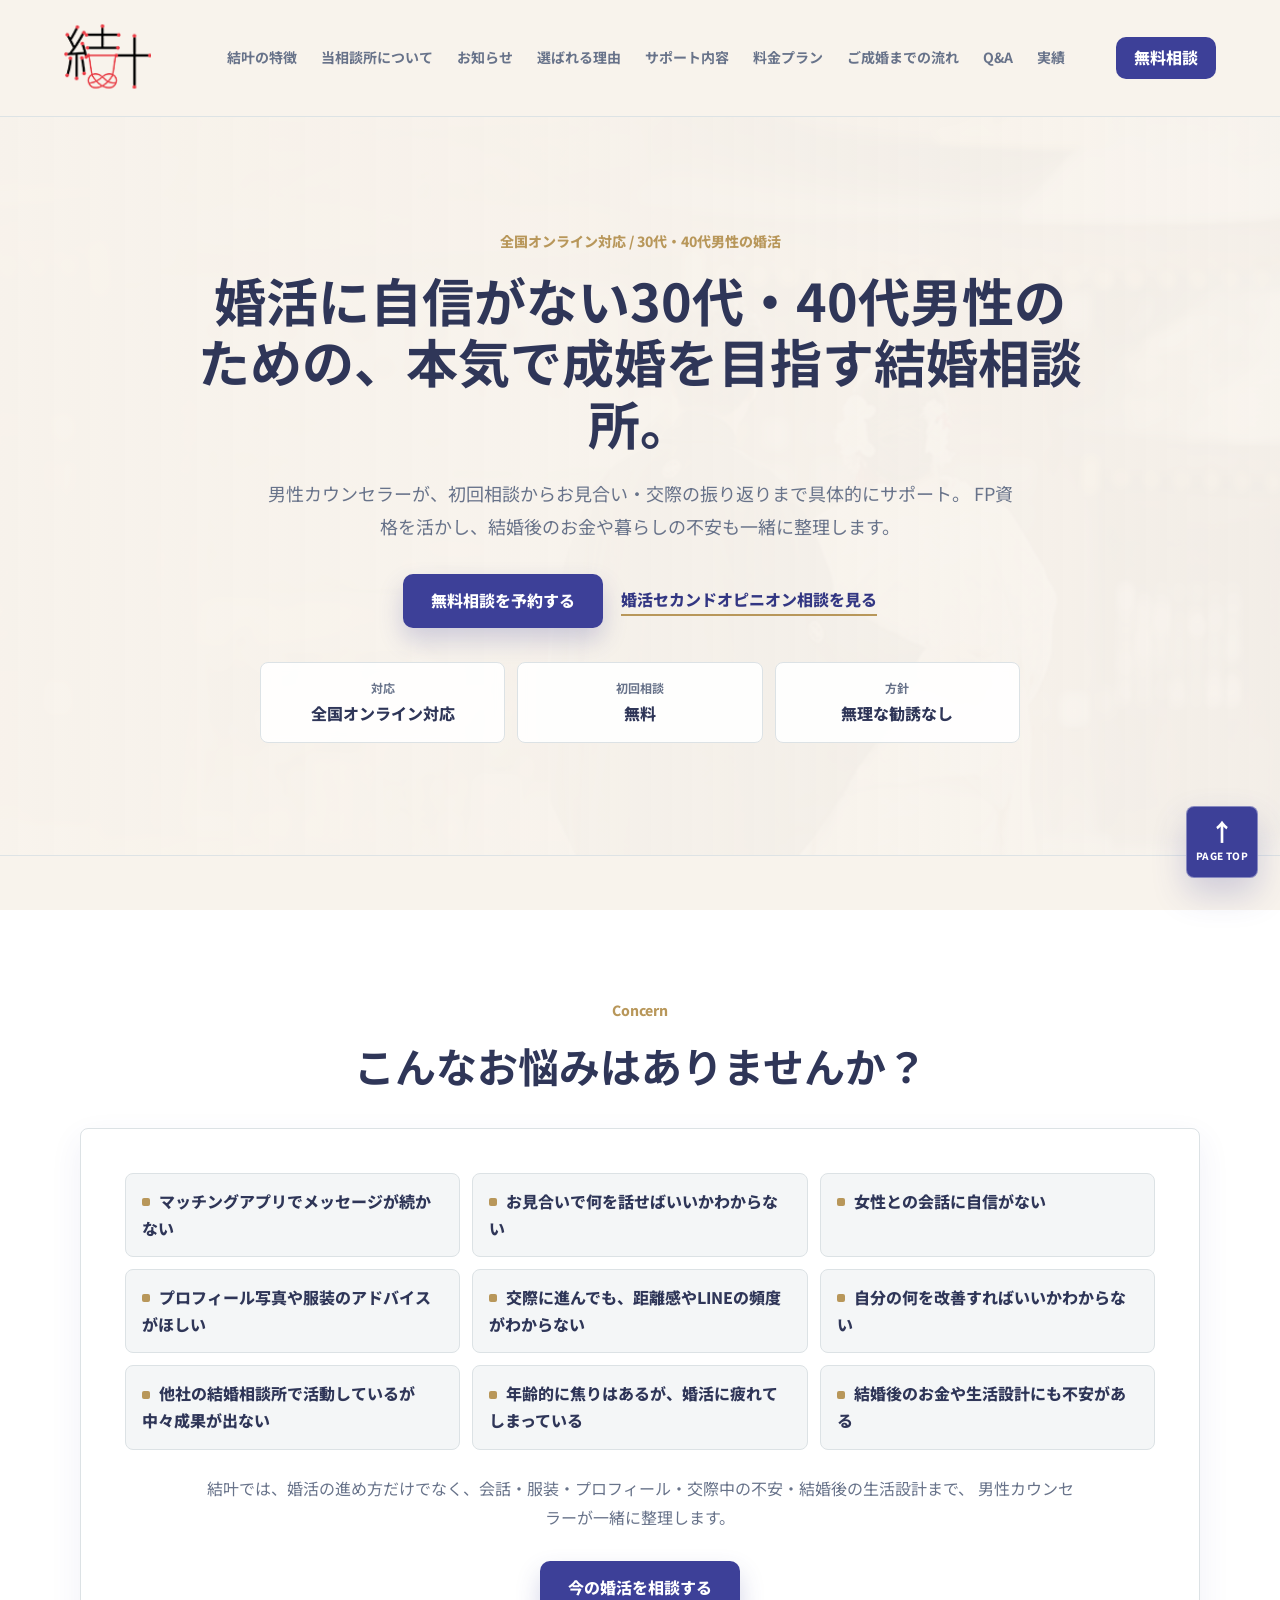
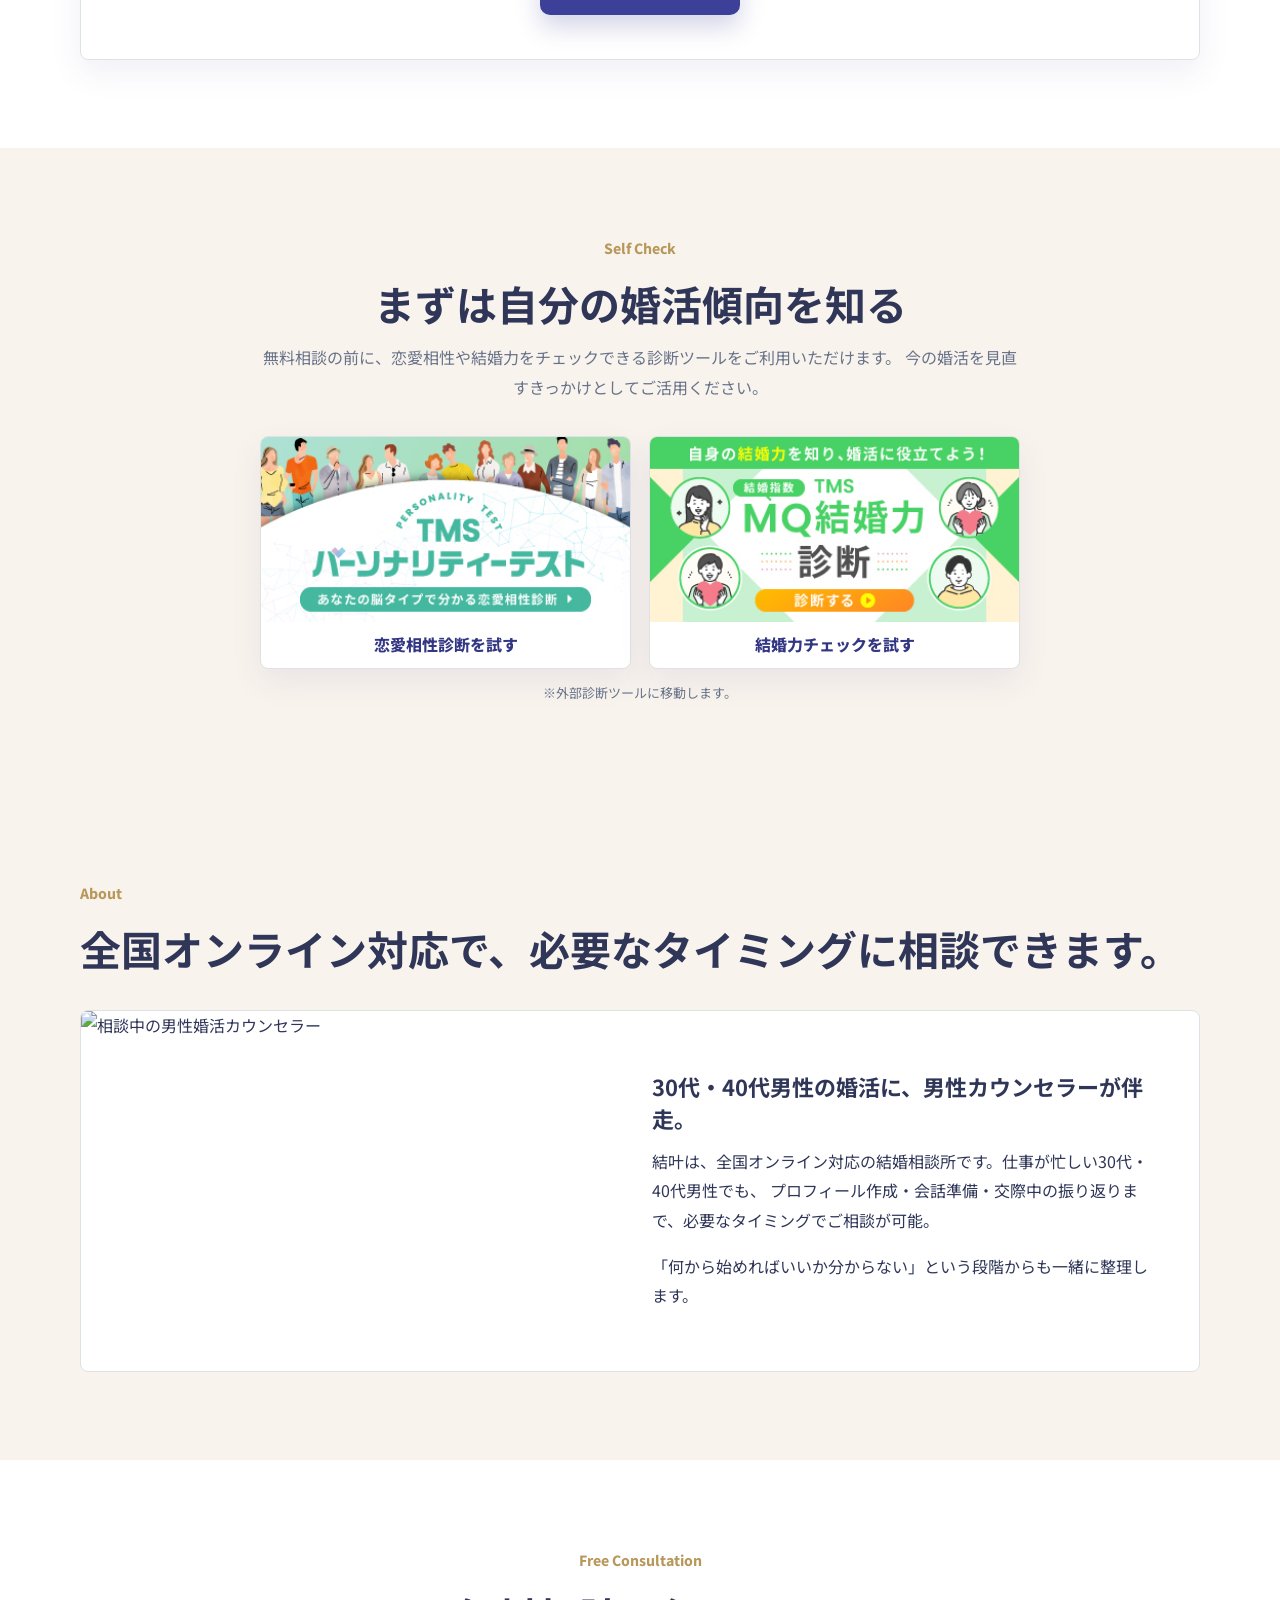
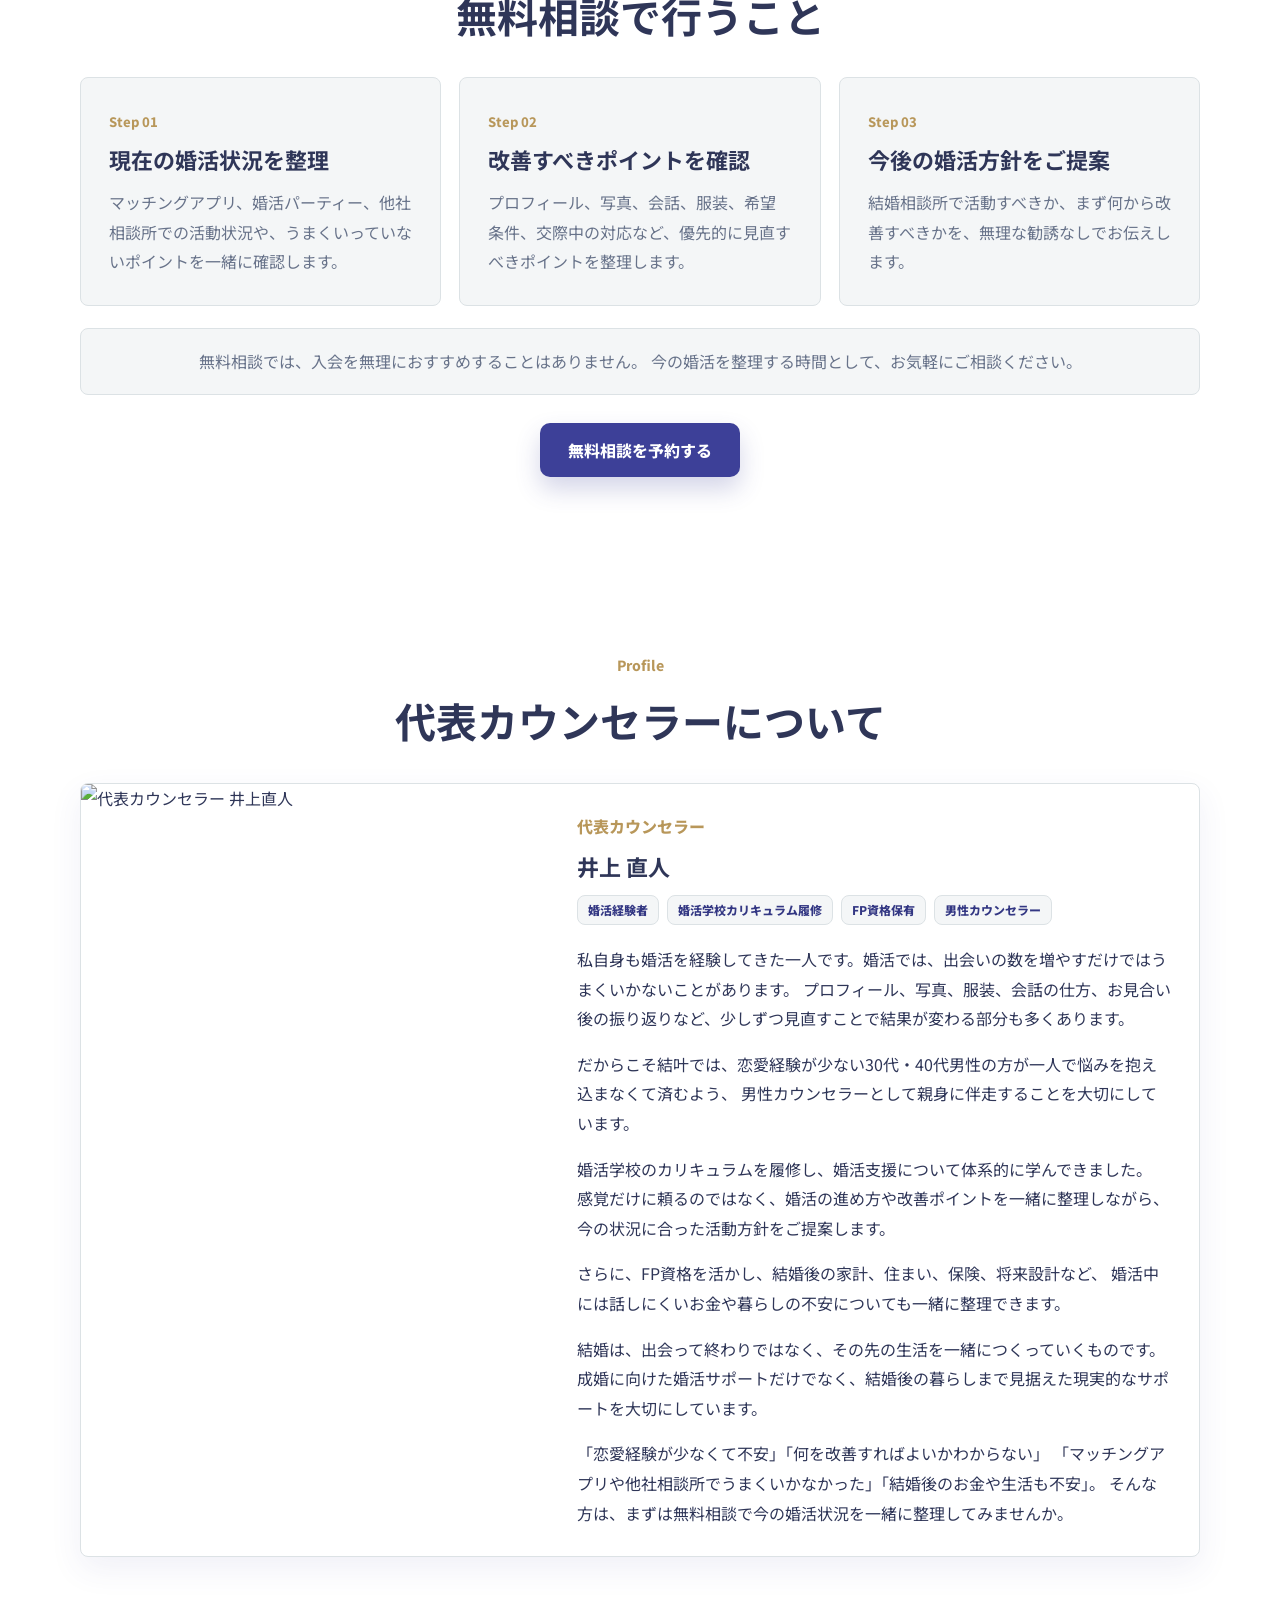
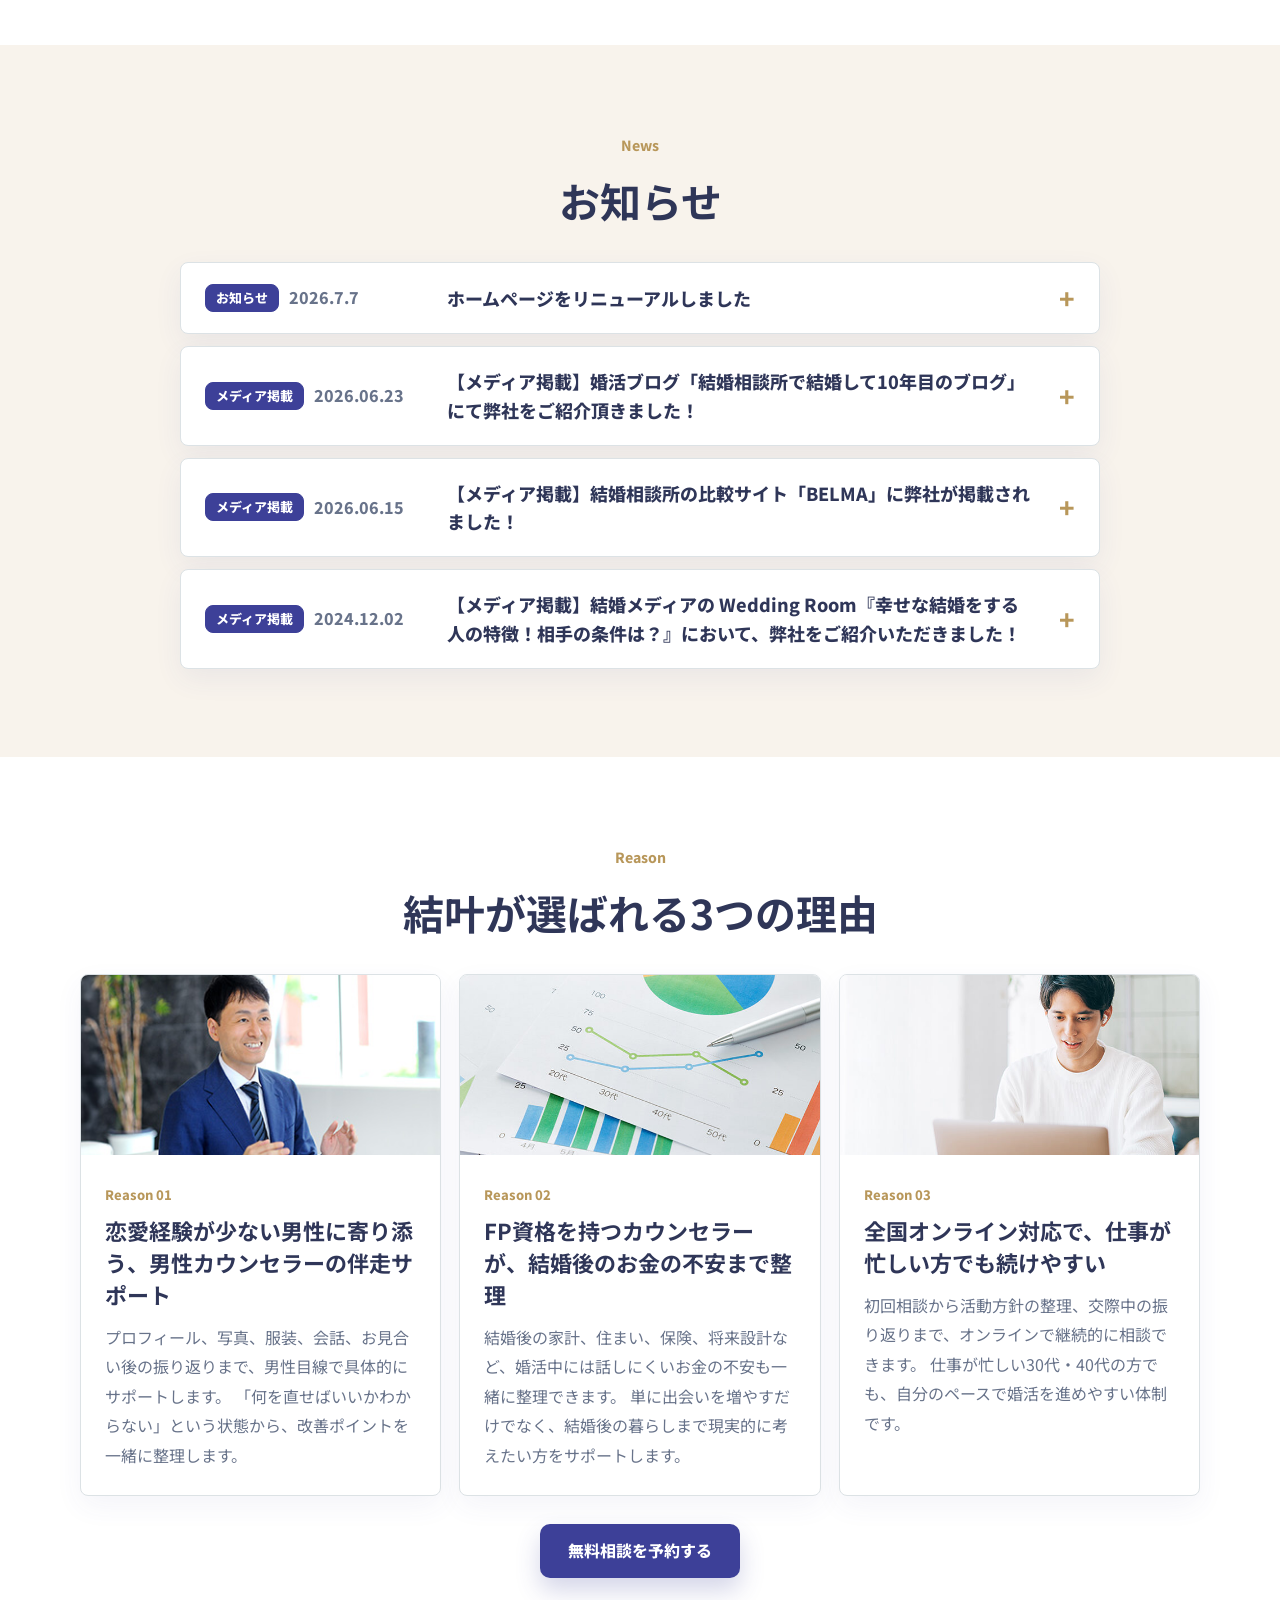
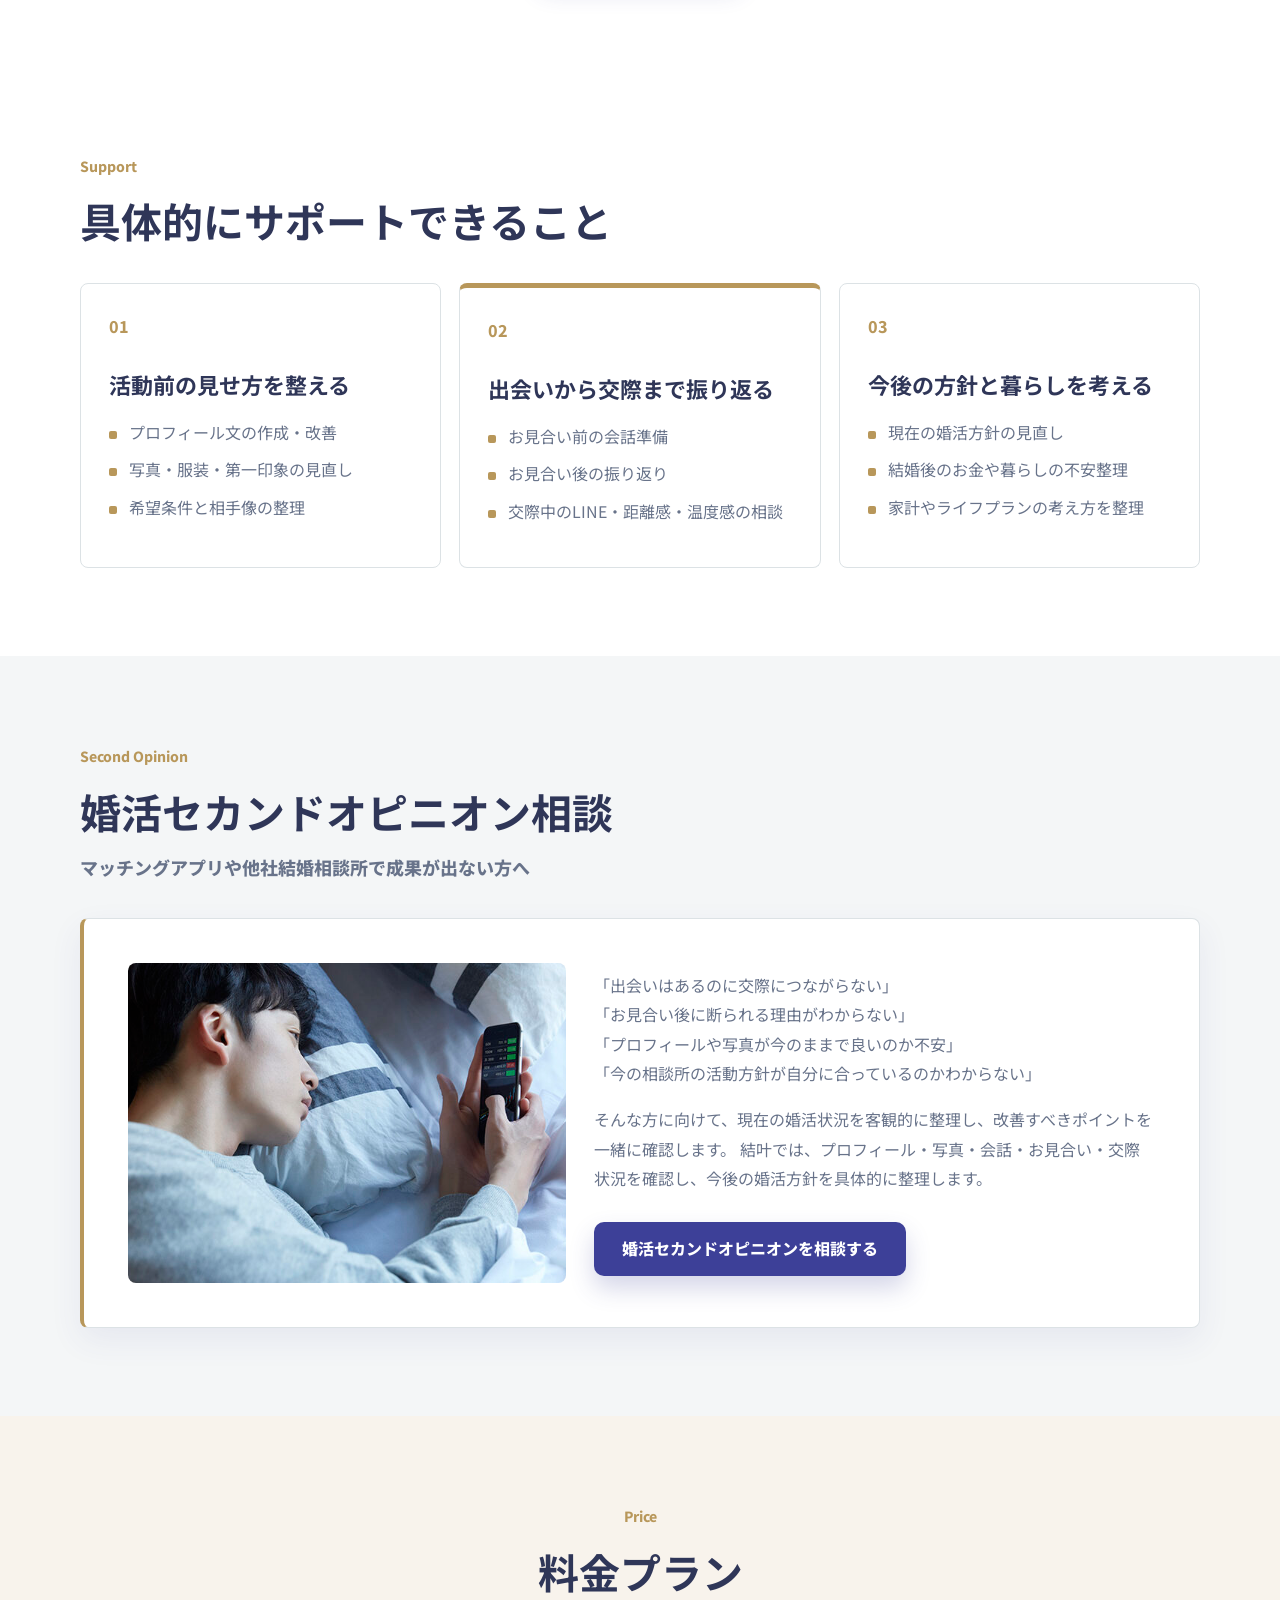
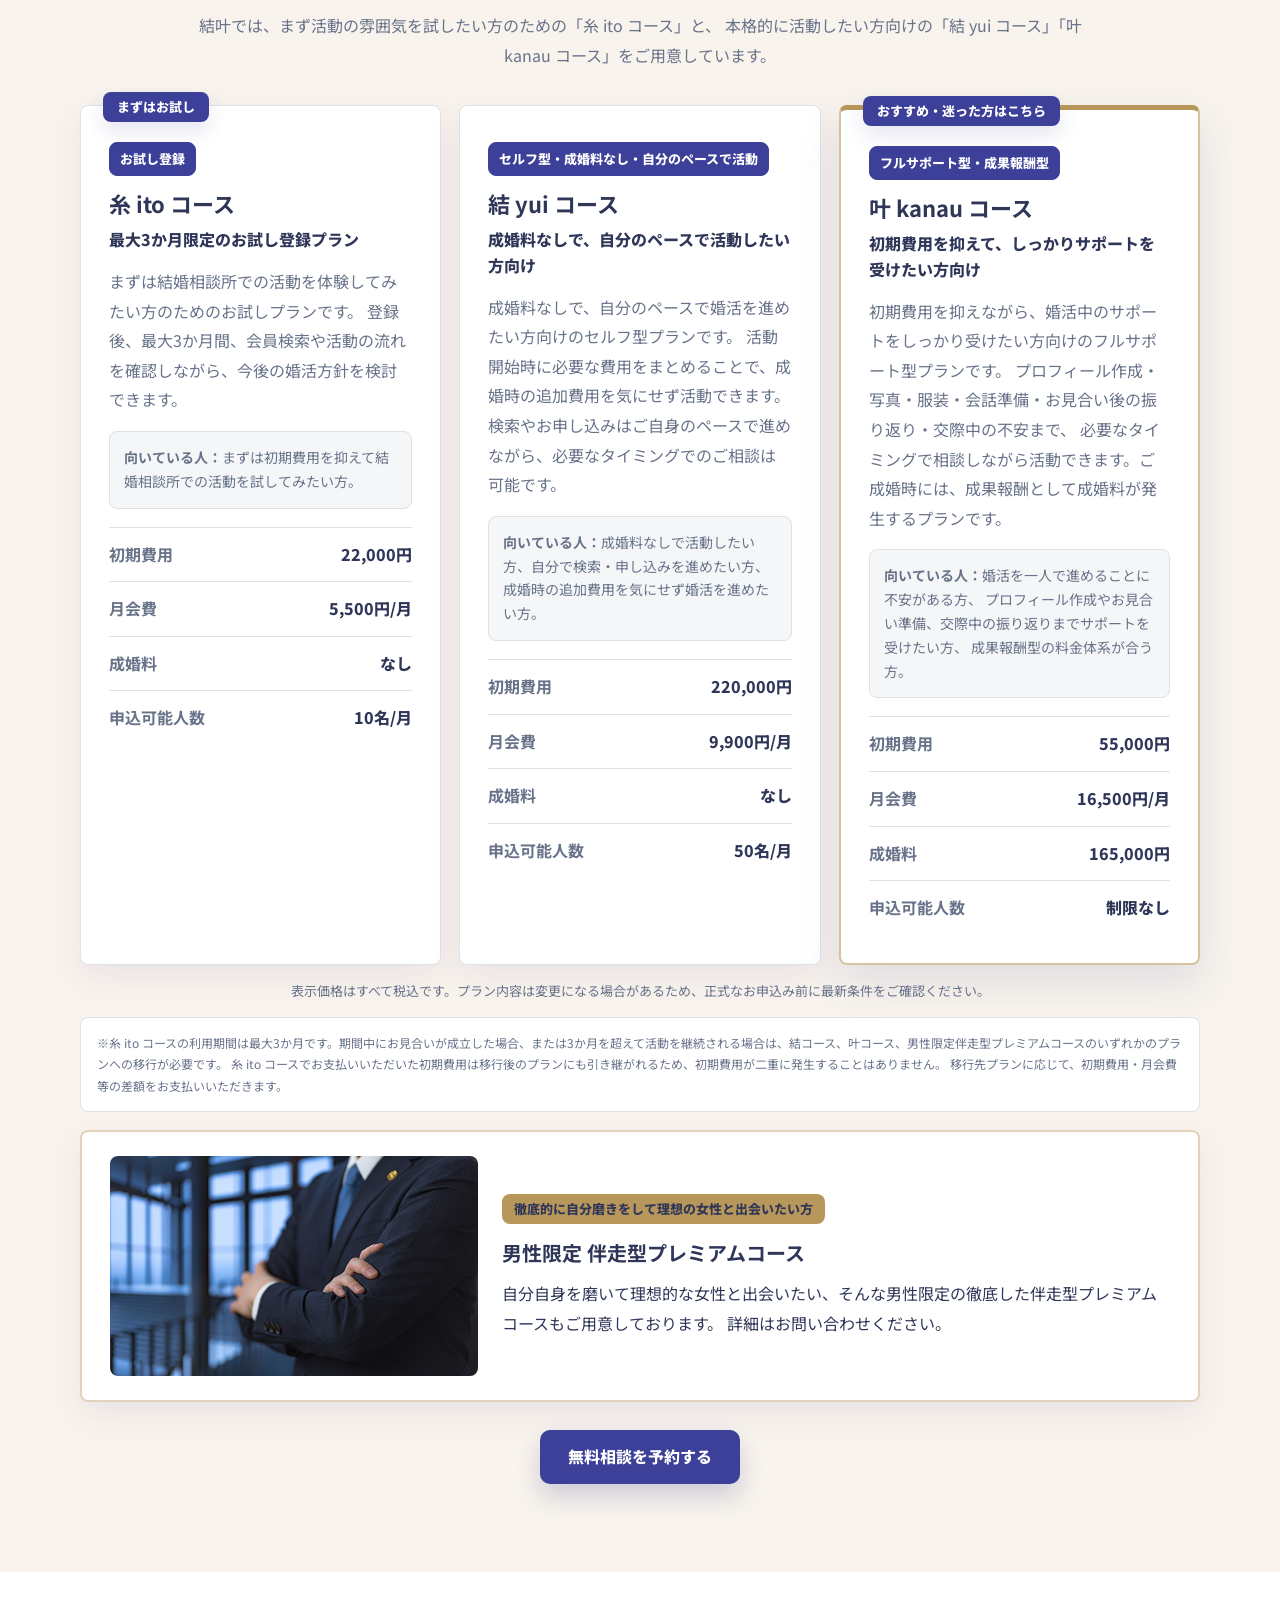
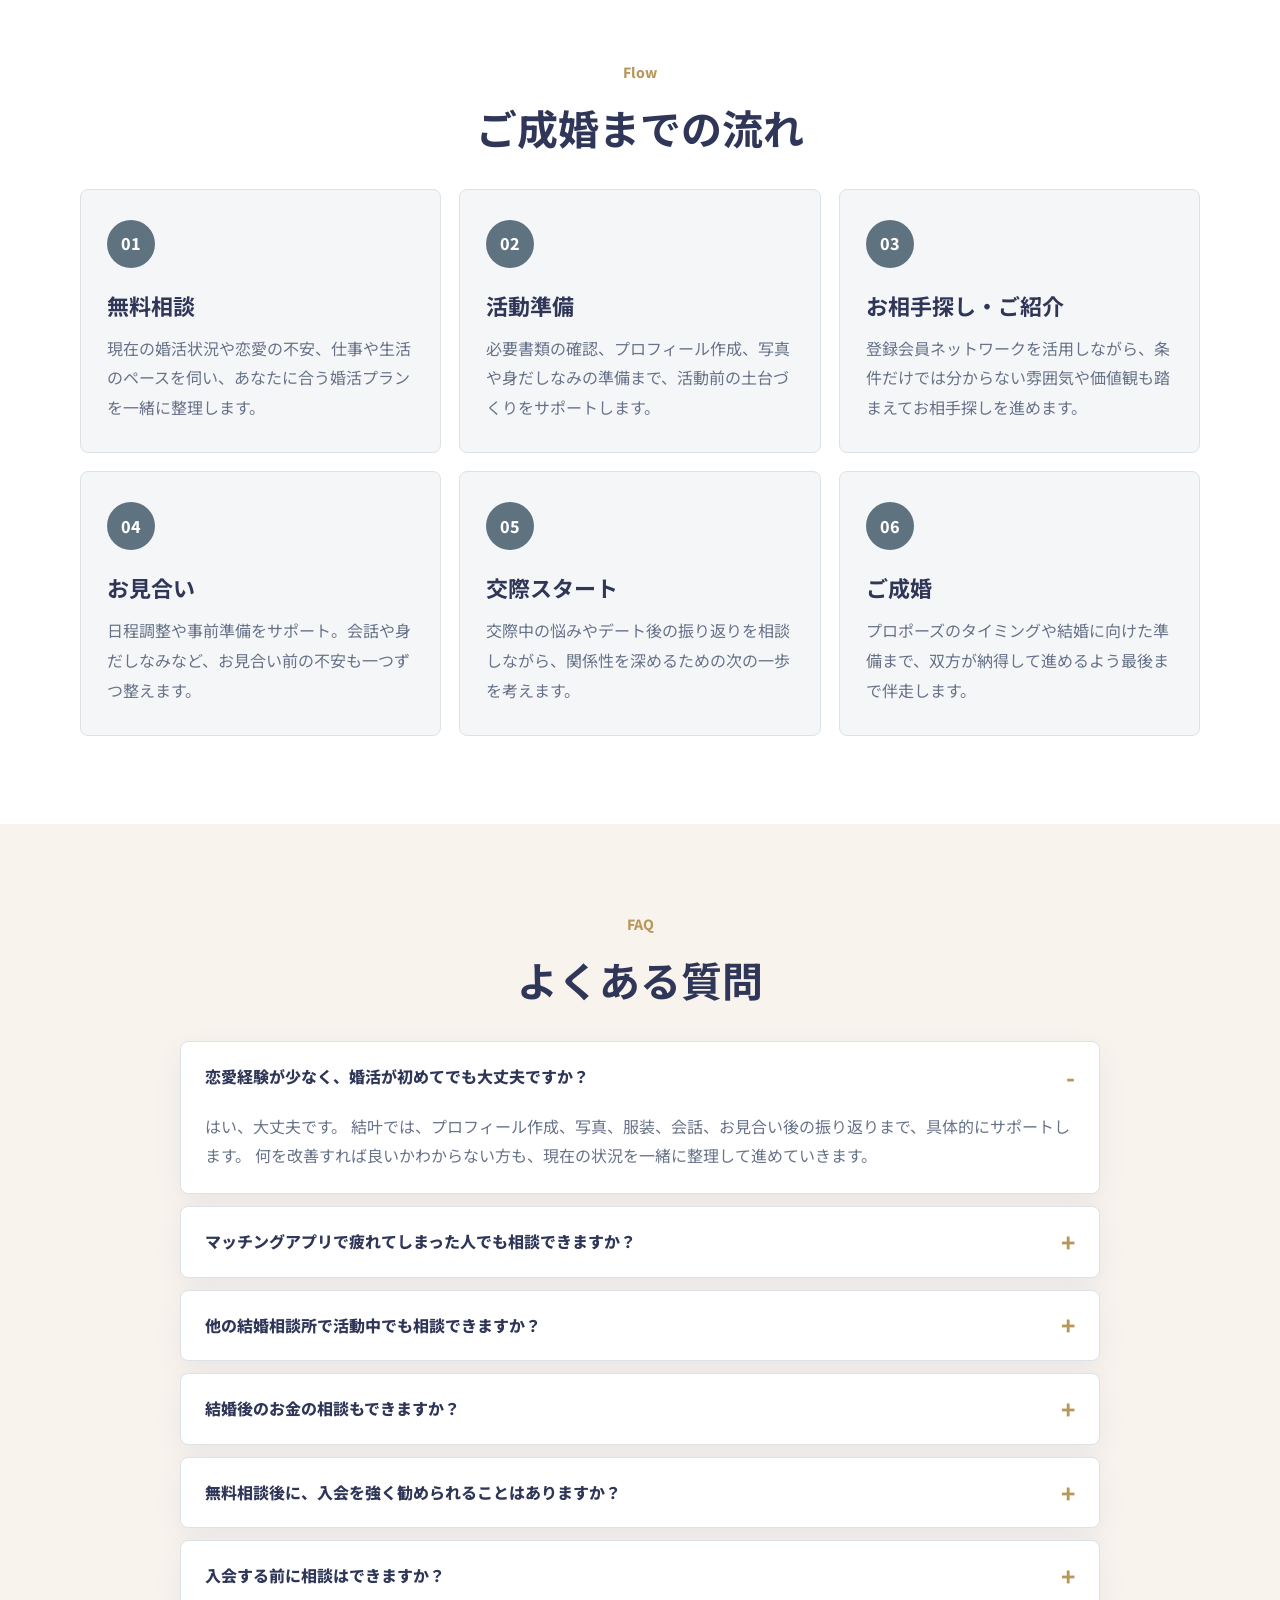
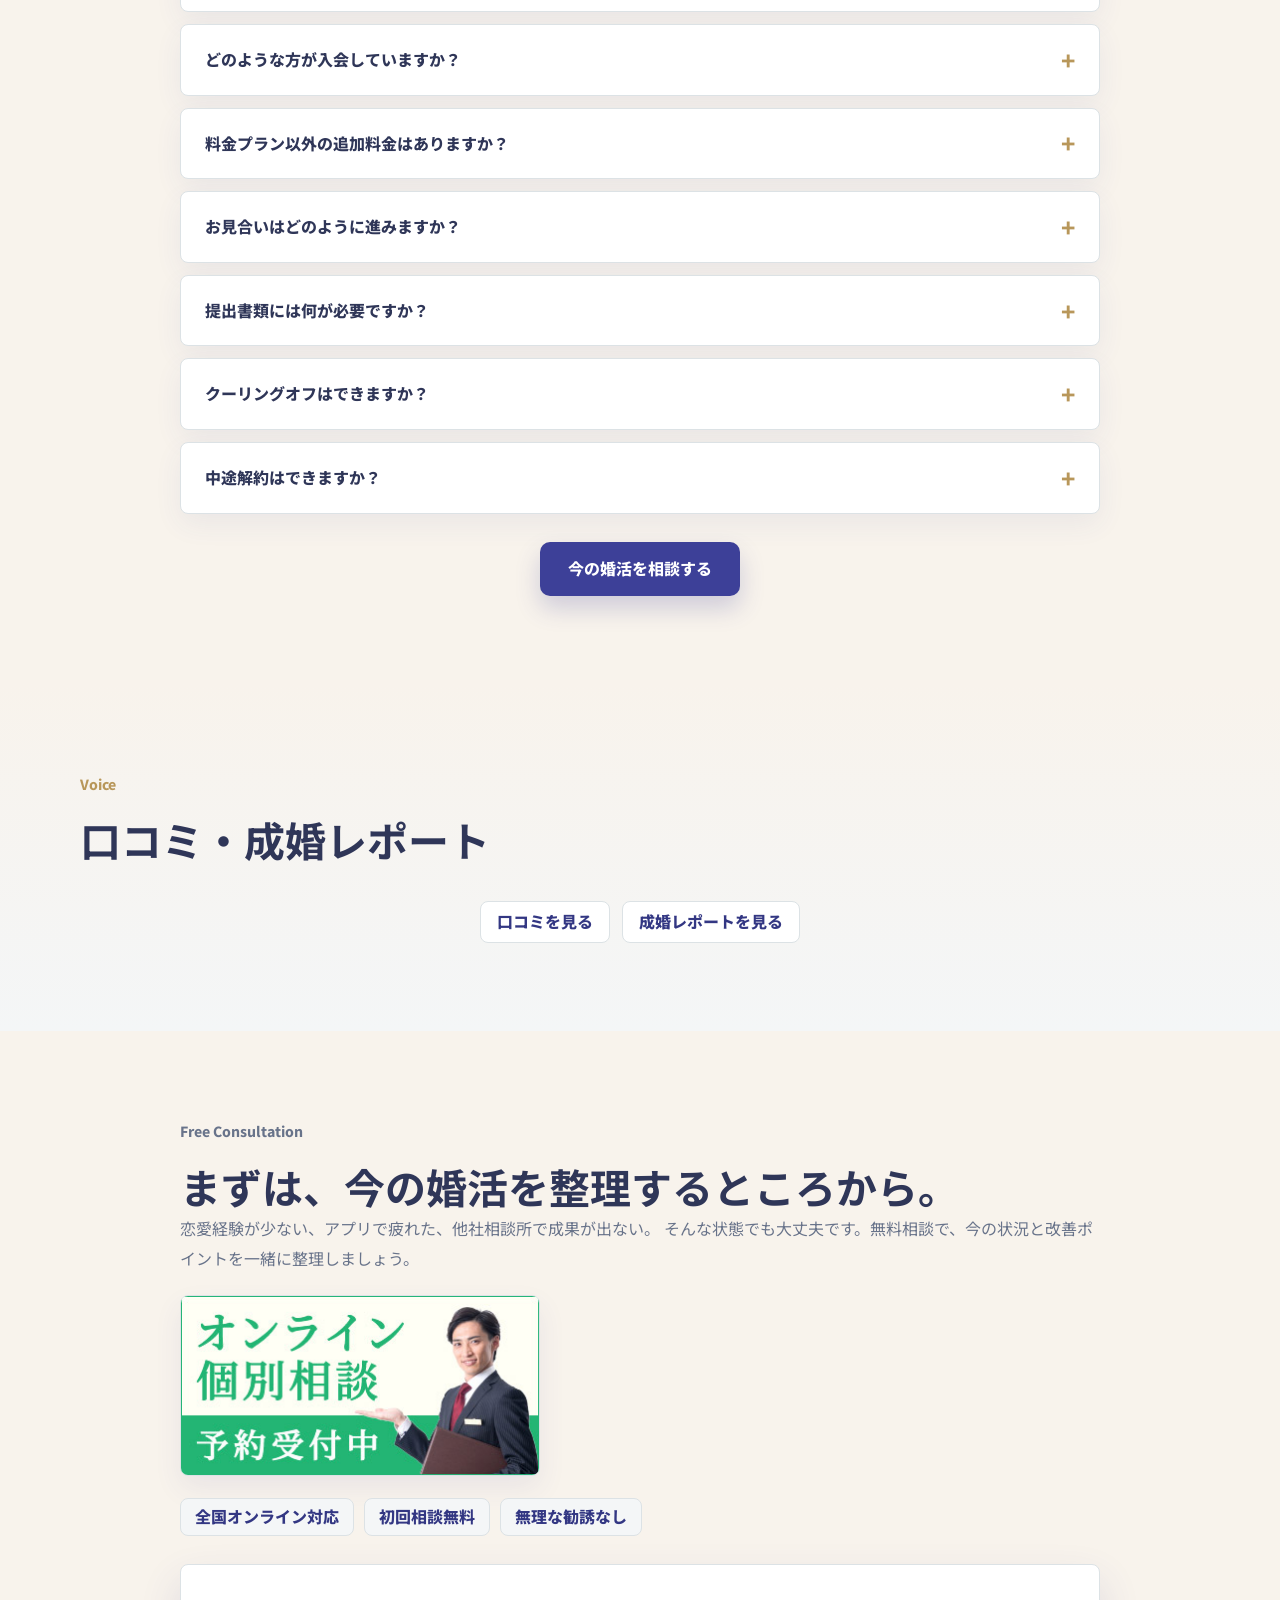
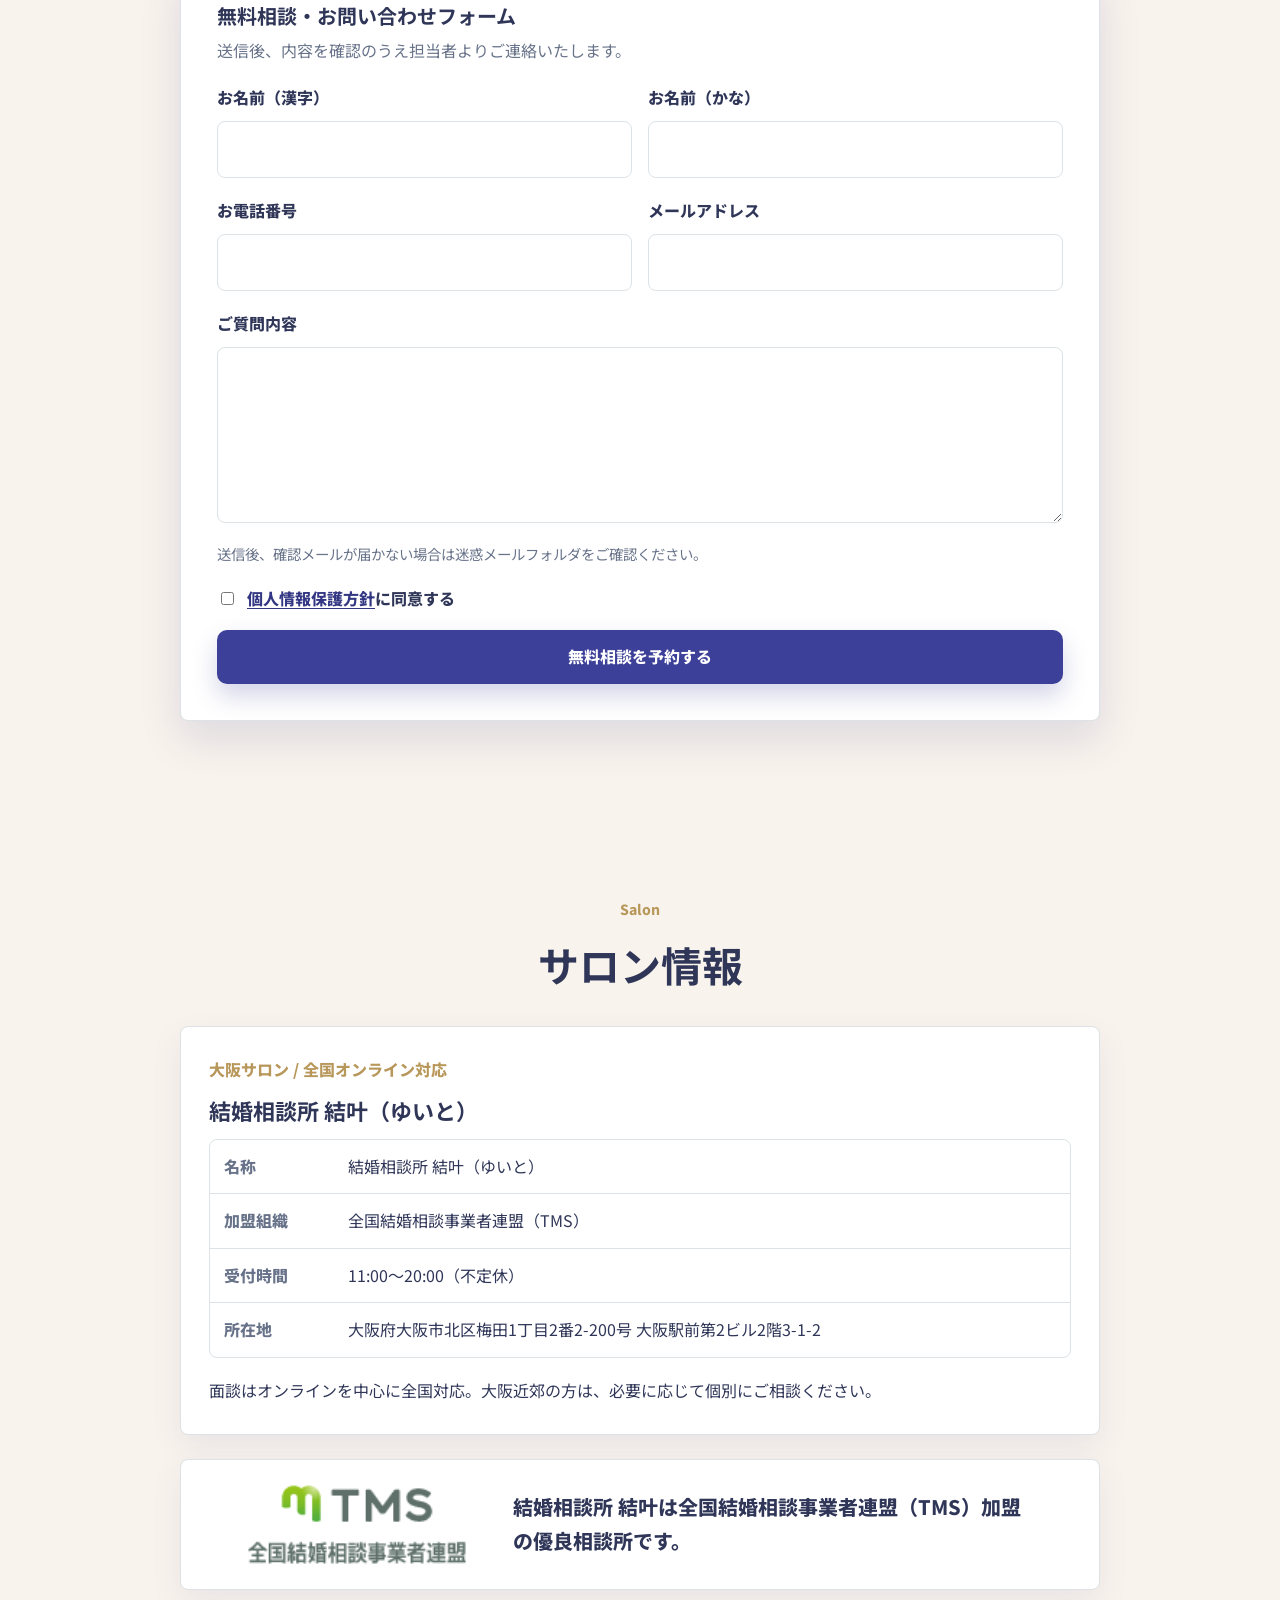
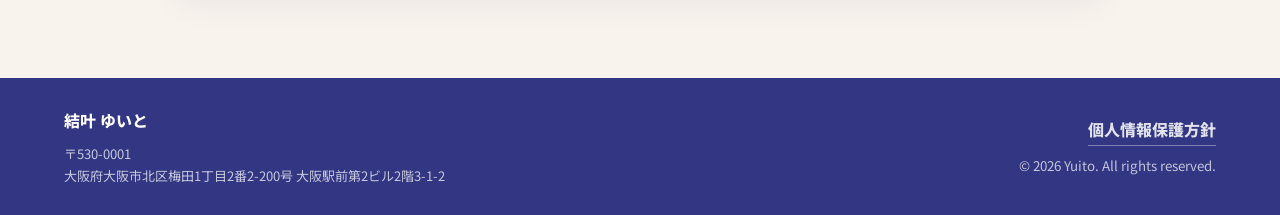
==== commit c9113bae: "Add files via upload" ====
--- a/index.html
+++ b/index.html
@@ -15,7 +15,7 @@
       rel="stylesheet"
     >
     <link rel="icon" href="assets/favicon.png">
-    <link rel="stylesheet" href="styles.css?v=20260710-vercel-contact">
+    <link rel="stylesheet" href="styles.css?v=20260711-hero-bg">
   </head>
   <body>
     <header class="site-header">
@@ -38,34 +38,34 @@
 
     <main id="top">
       <section class="hero">
-        <div class="hero-media" aria-label="和の良縁をイメージした結叶のメインビジュアル">
-          <img src="assets/hero-waso-shrine.jpg" alt="和装の夫婦が神社へ向かう良縁のイメージ">
-        </div>
-        <div class="hero-copy">
-          <p class="eyebrow">全国オンライン対応 / 30代・40代男性の婚活</p>
-          <h1>婚活に自信がない30代・40代男性のための、本気で成婚を目指す結婚相談所。</h1>
-          <p class="lead">
-            男性カウンセラーが、初回相談からお見合い・交際の振り返りまで具体的にサポート。
-            FP資格を活かし、結婚後のお金や暮らしの不安も一緒に整理します。
-          </p>
-          <div class="hero-actions">
-            <a class="primary-button" href="#contact">無料相談を予約する</a>
-            <a class="secondary-link" href="#second-opinion">婚活セカンドオピニオン相談を見る</a>
-          </div>
-          <dl class="hero-notes" aria-label="サービスの特徴">
-            <div>
-              <dt>対応</dt>
-              <dd>全国オンライン対応</dd>
+        <div class="hero-visual" aria-label="和の良縁をイメージした結叶のメインビジュアル">
+          <img class="hero-bg-image" src="assets/hero-waso-shrine.jpg" alt="和装の夫婦が神社へ向かう良縁のイメージ">
+          <div class="hero-copy">
+            <p class="eyebrow">全国オンライン対応 / 30代・40代男性の婚活</p>
+            <h1>婚活に自信がない30代・40代男性のための、本気で成婚を目指す結婚相談所。</h1>
+            <p class="lead">
+              男性カウンセラーが、初回相談からお見合い・交際の振り返りまで具体的にサポート。
+              FP資格を活かし、結婚後のお金や暮らしの不安も一緒に整理します。
+            </p>
+            <div class="hero-actions">
+              <a class="primary-button" href="#contact">無料相談を予約する</a>
+              <a class="secondary-link" href="#second-opinion">婚活セカンドオピニオン相談を見る</a>
             </div>
-            <div>
-              <dt>初回相談</dt>
-              <dd>無料</dd>
-            </div>
-            <div>
-              <dt>方針</dt>
-              <dd>無理な勧誘なし</dd>
-            </div>
-          </dl>
+            <dl class="hero-notes" aria-label="サービスの特徴">
+              <div>
+                <dt>対応</dt>
+                <dd>全国オンライン対応</dd>
+              </div>
+              <div>
+                <dt>初回相談</dt>
+                <dd>無料</dd>
+              </div>
+              <div>
+                <dt>方針</dt>
+                <dd>無理な勧誘なし</dd>
+              </div>
+            </dl>
+          </div>
         </div>
       </section>
 
@@ -683,6 +683,6 @@
       <span>↑</span>
       <small>PAGE TOP</small>
     </a>
-    <script src="news.js?v=20260710-vercel-contact"></script>
+    <script src="news.js?v=20260711-hero-bg"></script>
   </body>
 </html>
--- a/styles.css
+++ b/styles.css
@@ -87,19 +87,51 @@
 }
 
 .hero {
-  display: grid;
-  grid-template-columns: 1fr;
-  align-items: start;
-  gap: clamp(22px, 3vw, 34px);
   min-height: auto;
   padding: 0 0 54px;
+  background: var(--paper);
+}
+
+.hero-visual {
+  position: relative;
+  isolation: isolate;
+  overflow: hidden;
+  min-height: clamp(560px, 72vh, 760px);
+  display: grid;
+  align-items: center;
+  padding: clamp(64px, 9vw, 112px) clamp(20px, 5vw, 72px);
+  background: var(--paper);
+  border-bottom: 1px solid rgba(220, 226, 229, 0.9);
+}
+
+.hero-visual::after {
+  position: absolute;
+  inset: 0;
+  z-index: 1;
+  content: "";
+  background:
+    linear-gradient(90deg, rgba(248, 243, 236, 0.98) 0%, rgba(248, 243, 236, 0.92) 42%, rgba(248, 243, 236, 0.78) 100%),
+    rgba(255, 255, 255, 0.5);
+}
+
+.hero-bg-image {
+  position: absolute;
+  inset: 0;
+  z-index: 0;
+  width: 100%;
+  height: 100%;
+  max-width: none;
+  object-fit: cover;
+  object-position: center center;
+  opacity: 0.34;
+  filter: saturate(0.82) contrast(0.92);
 }
 
 .hero-copy {
-  order: 1;
-  max-width: 1040px;
+  position: relative;
+  z-index: 2;
+  max-width: 900px;
   margin: 0 auto;
-  padding: 0 clamp(20px, 5vw, 72px);
   text-align: center;
 }
 
@@ -188,9 +220,10 @@
 
 .hero-notes div {
   padding: 14px 16px;
-  background: var(--white);
-  border: 1px solid var(--line);
-  border-radius: 8px;
+  background: rgba(255, 255, 255, 0.9);
+  border: 1px solid var(--line);
+  border-radius: 8px;
+  backdrop-filter: blur(4px);
 }
 
 .hero-notes dt {
@@ -202,24 +235,6 @@
 .hero-notes dd {
   margin: 0;
   font-weight: 800;
-}
-
-.hero-media {
-  order: 2;
-  overflow: hidden;
-  width: min(640px, calc(100% - 40px));
-  margin: 0 auto;
-  background: #fff;
-  border: 1px solid var(--line);
-  border-radius: 8px;
-}
-
-.hero-media img {
-  width: 100%;
-  height: auto;
-  max-height: none;
-  object-fit: contain;
-  object-position: center center;
 }
 
 .section {
@@ -1474,13 +1489,14 @@
     grid-template-columns: 1fr;
   }
 
-  .hero {
-    min-height: auto;
-  }
-
-  .hero-media img {
-    height: auto;
-    max-height: none;
+  .hero-visual {
+    min-height: 620px;
+    padding-top: 72px;
+    padding-bottom: 72px;
+  }
+
+  .hero-bg-image {
+    opacity: 0.28;
   }
 
   .about-card > img {
@@ -1531,6 +1547,16 @@
 
   .hero {
     padding: 0 0 48px;
+  }
+
+  .hero-visual {
+    min-height: 660px;
+    padding: 56px 18px;
+  }
+
+  .hero-bg-image {
+    object-position: center center;
+    opacity: 0.22;
   }
 
   h1 {
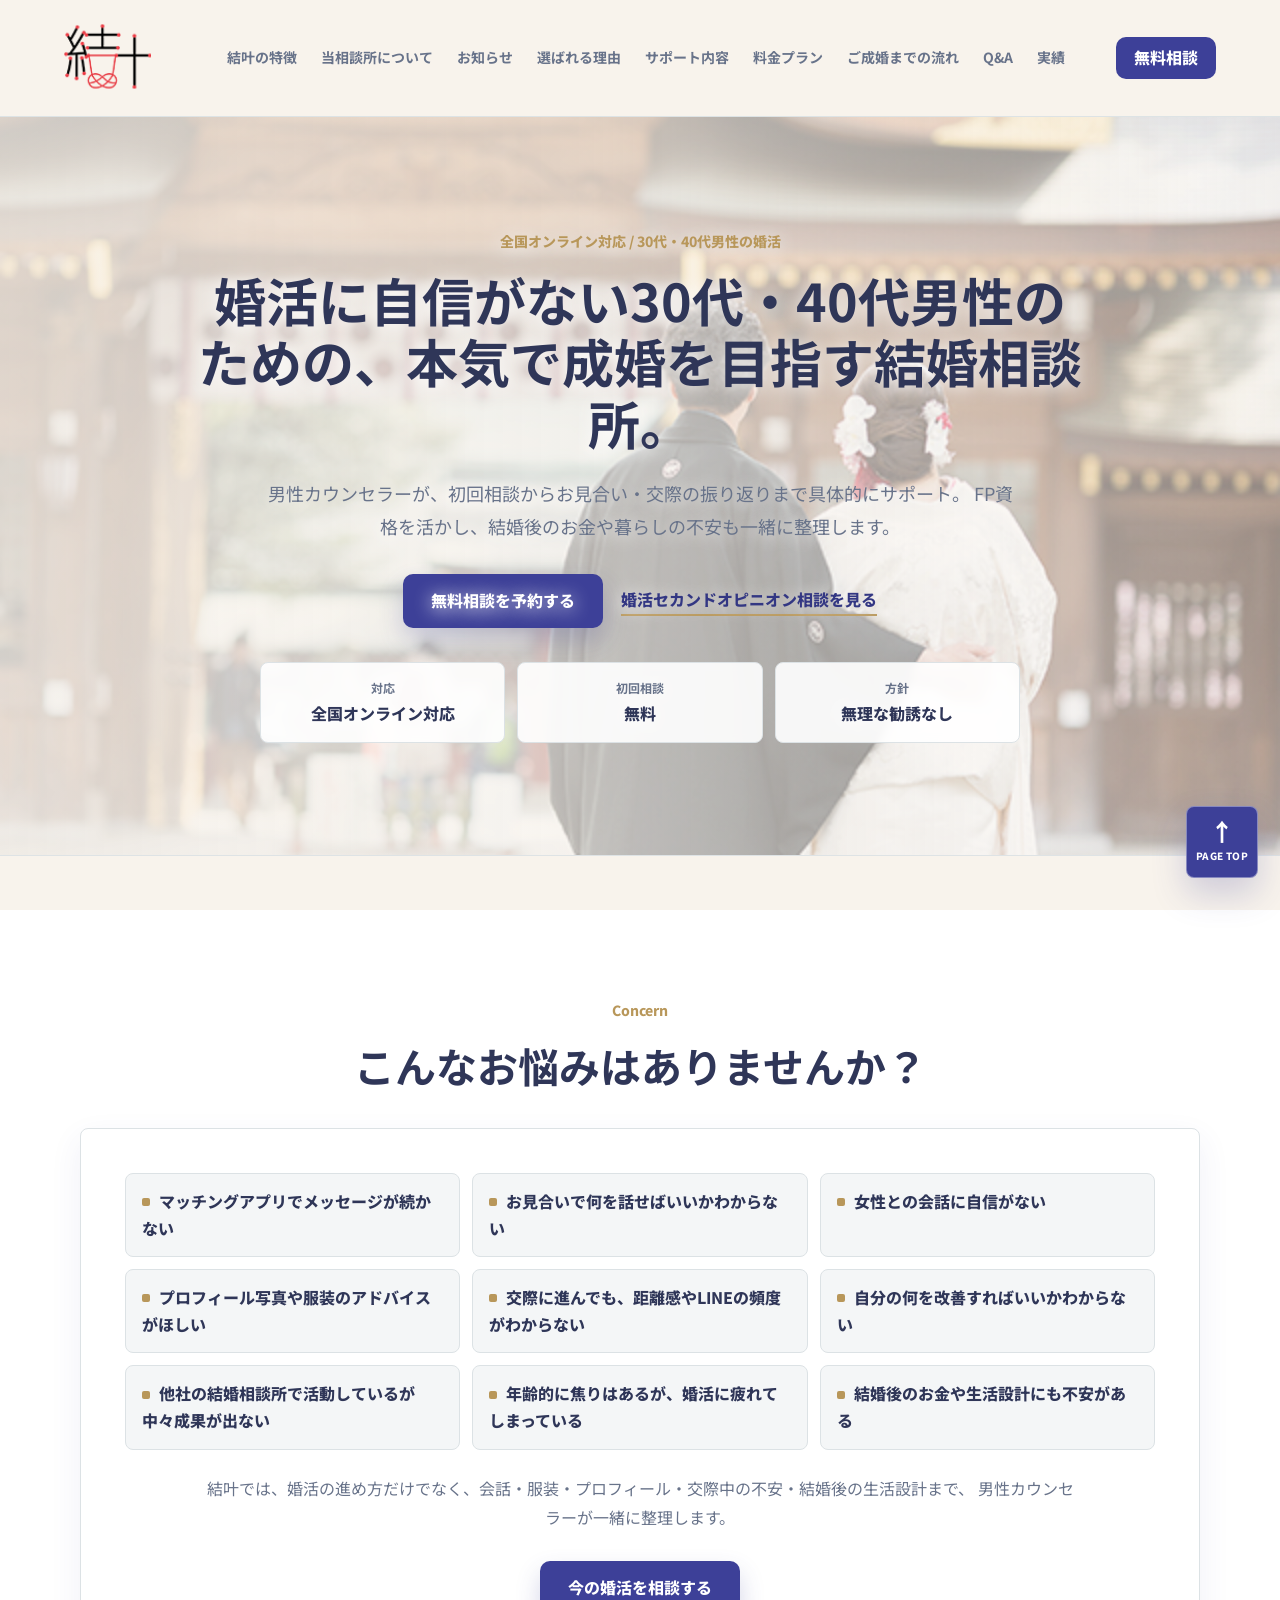
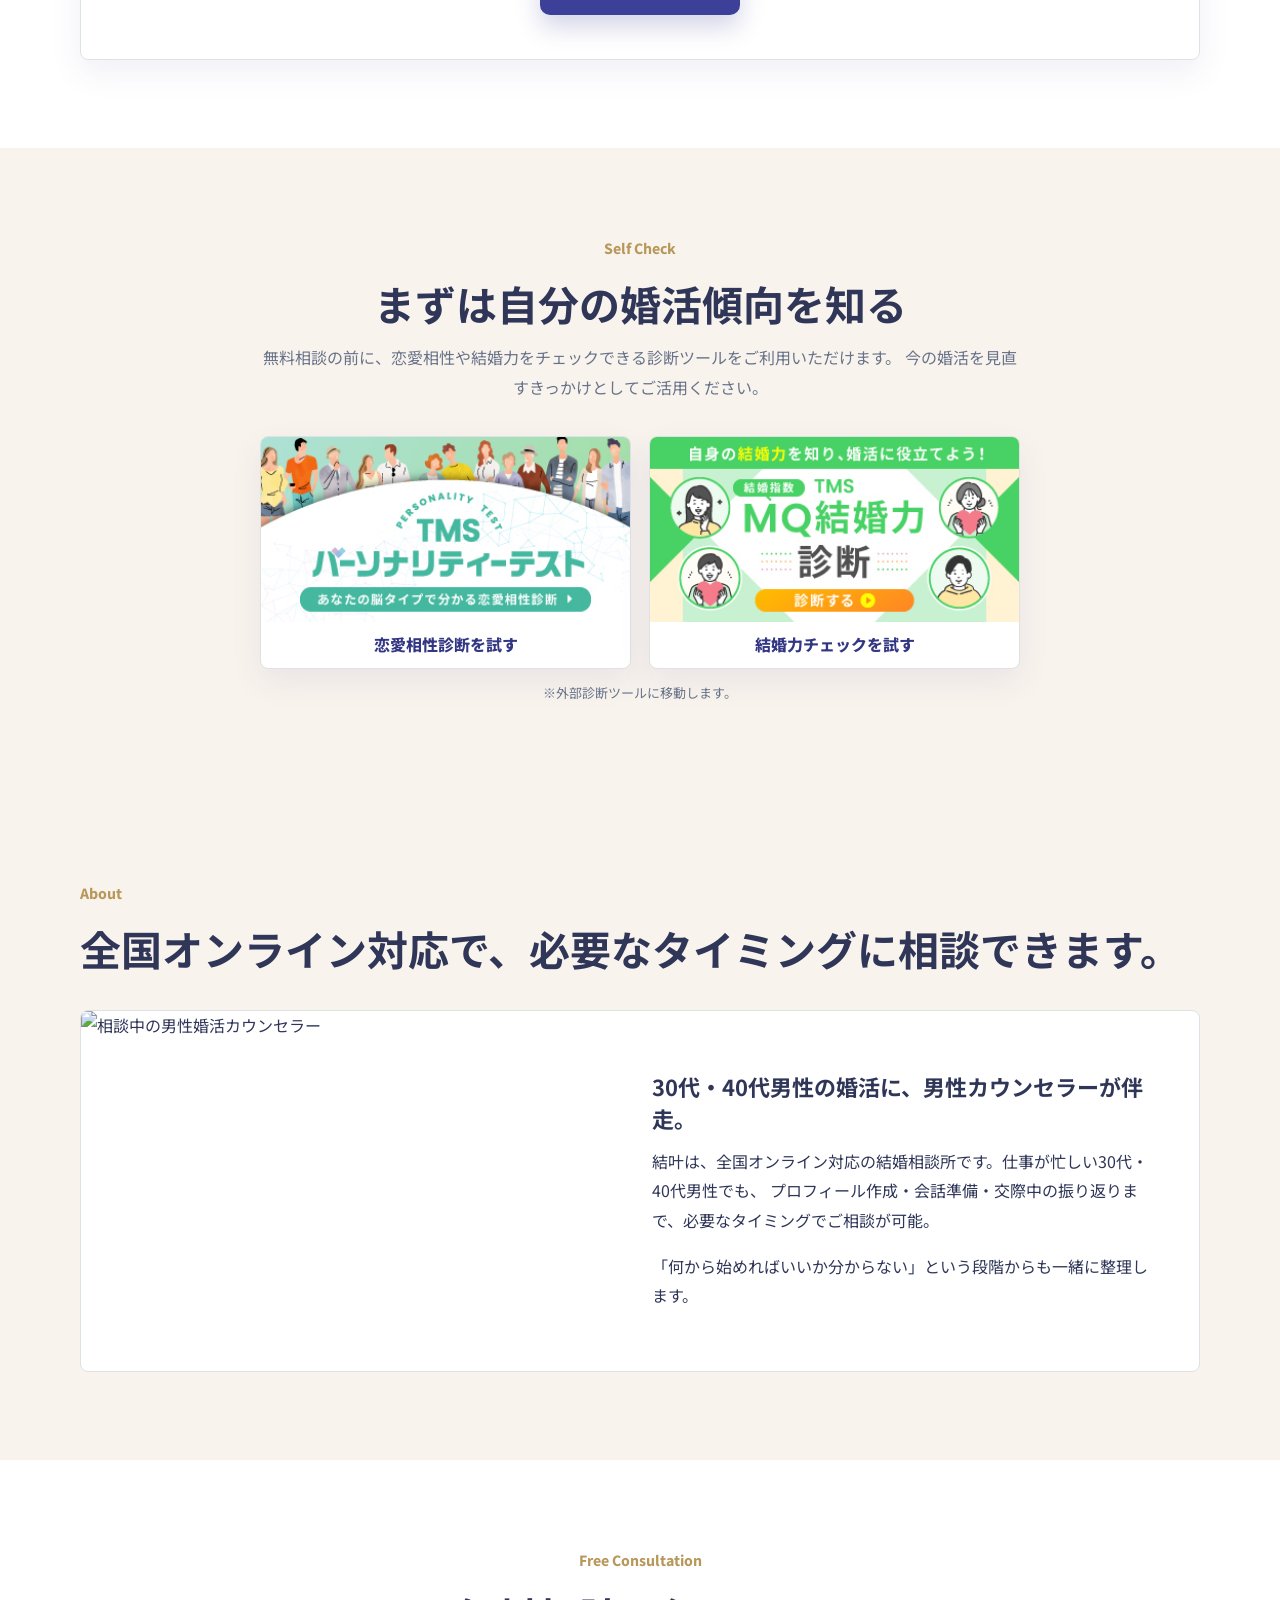
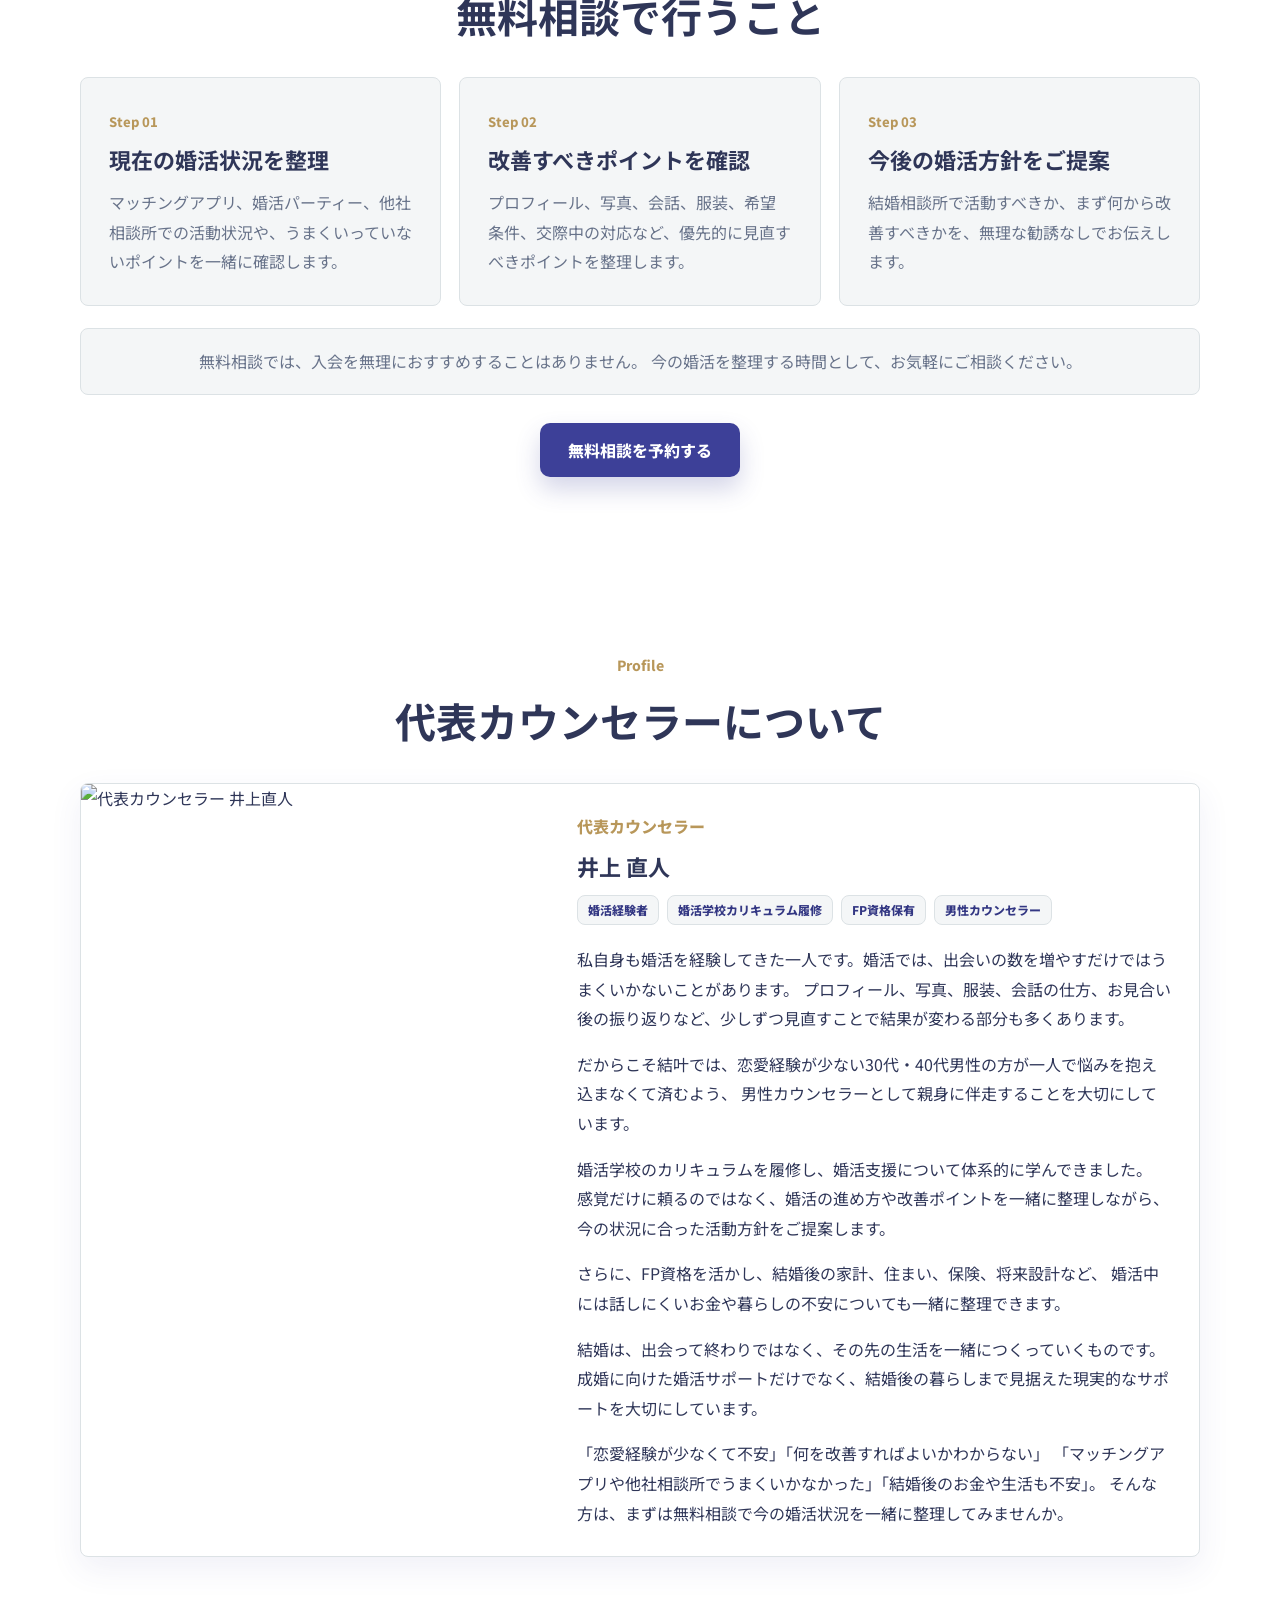
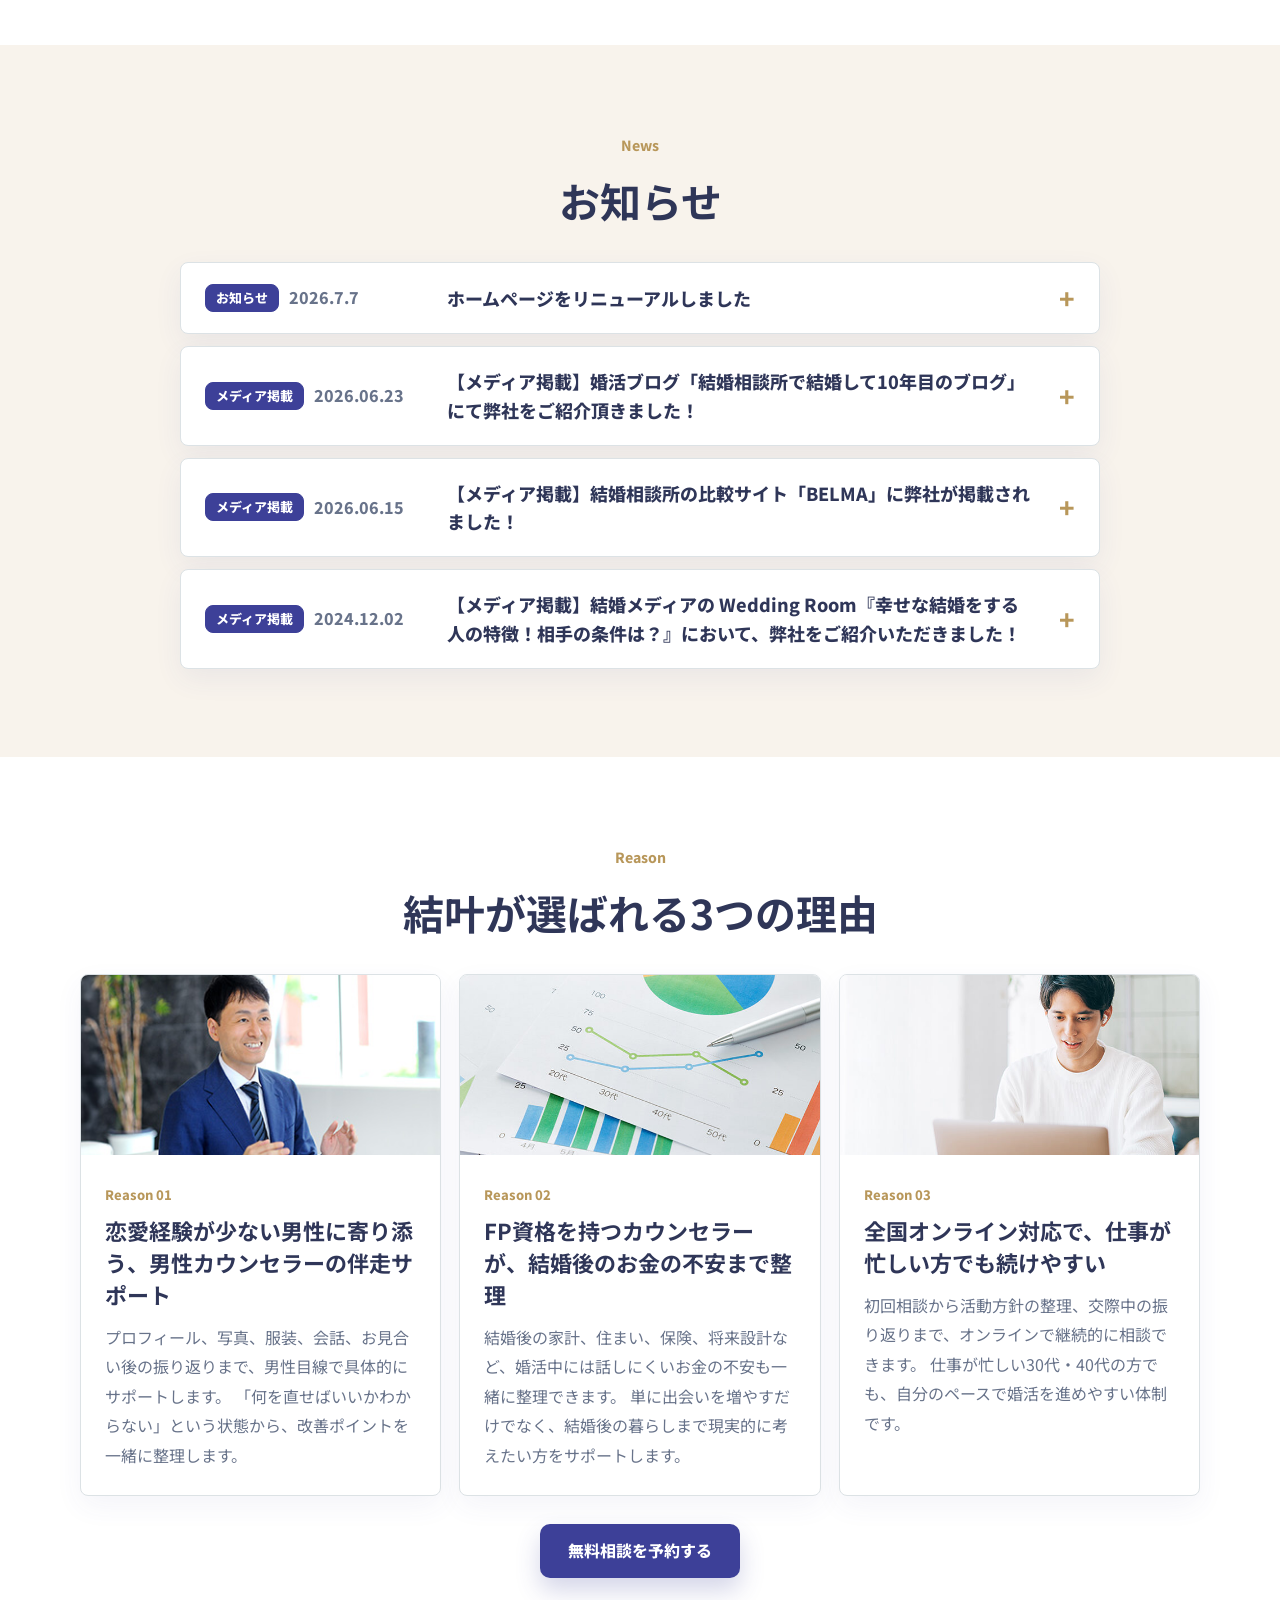
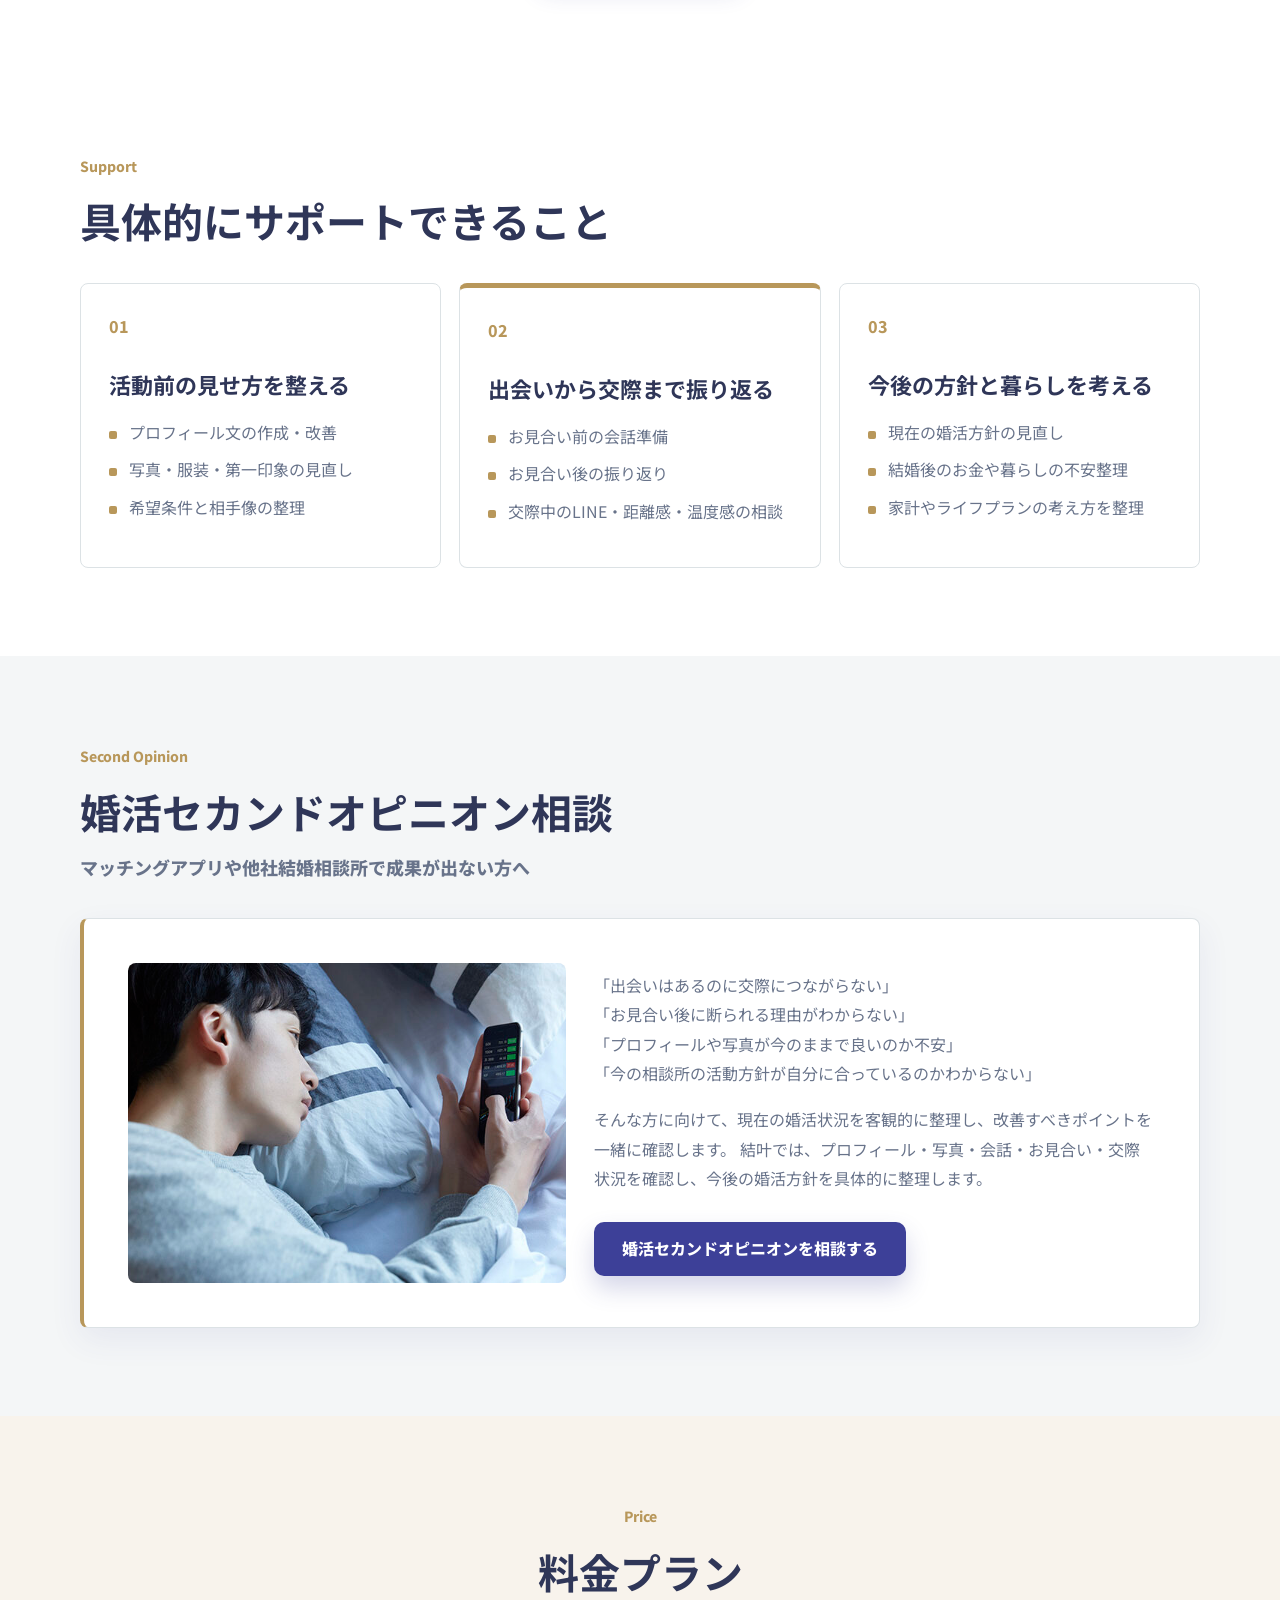
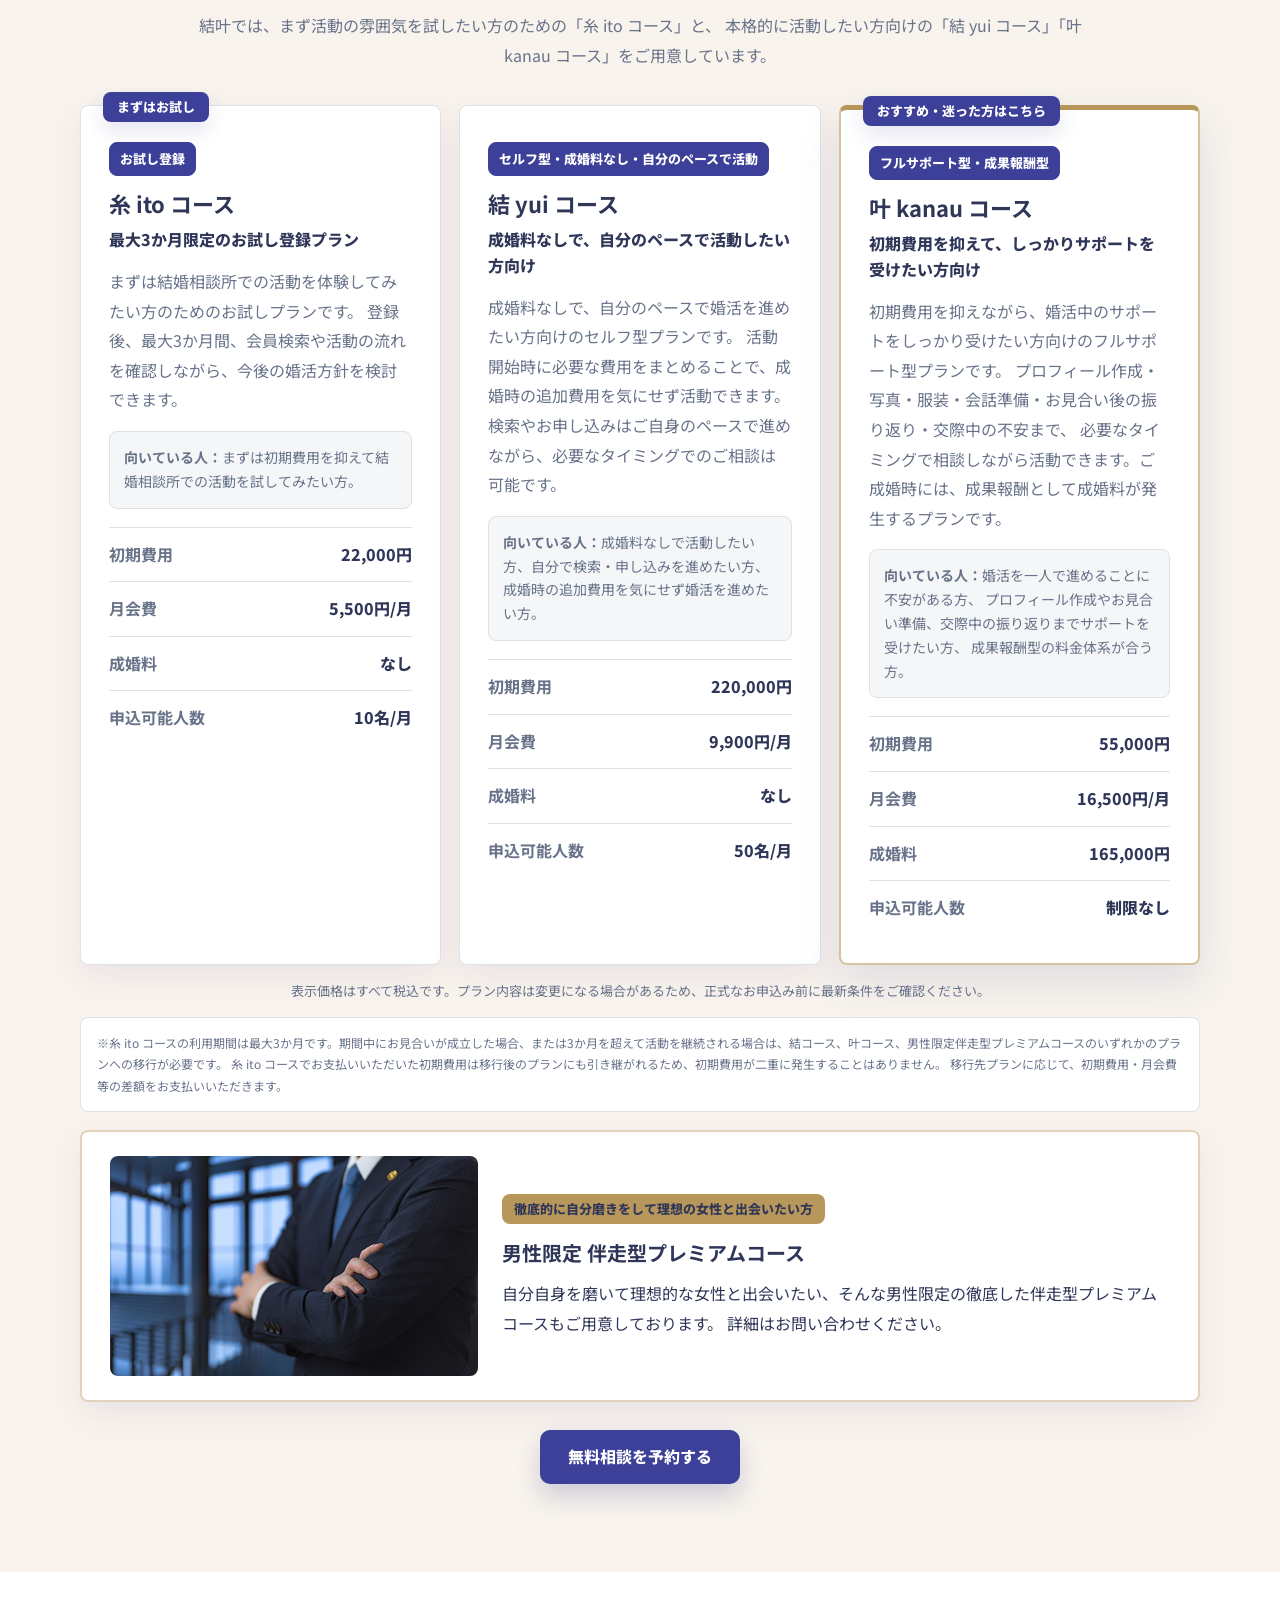
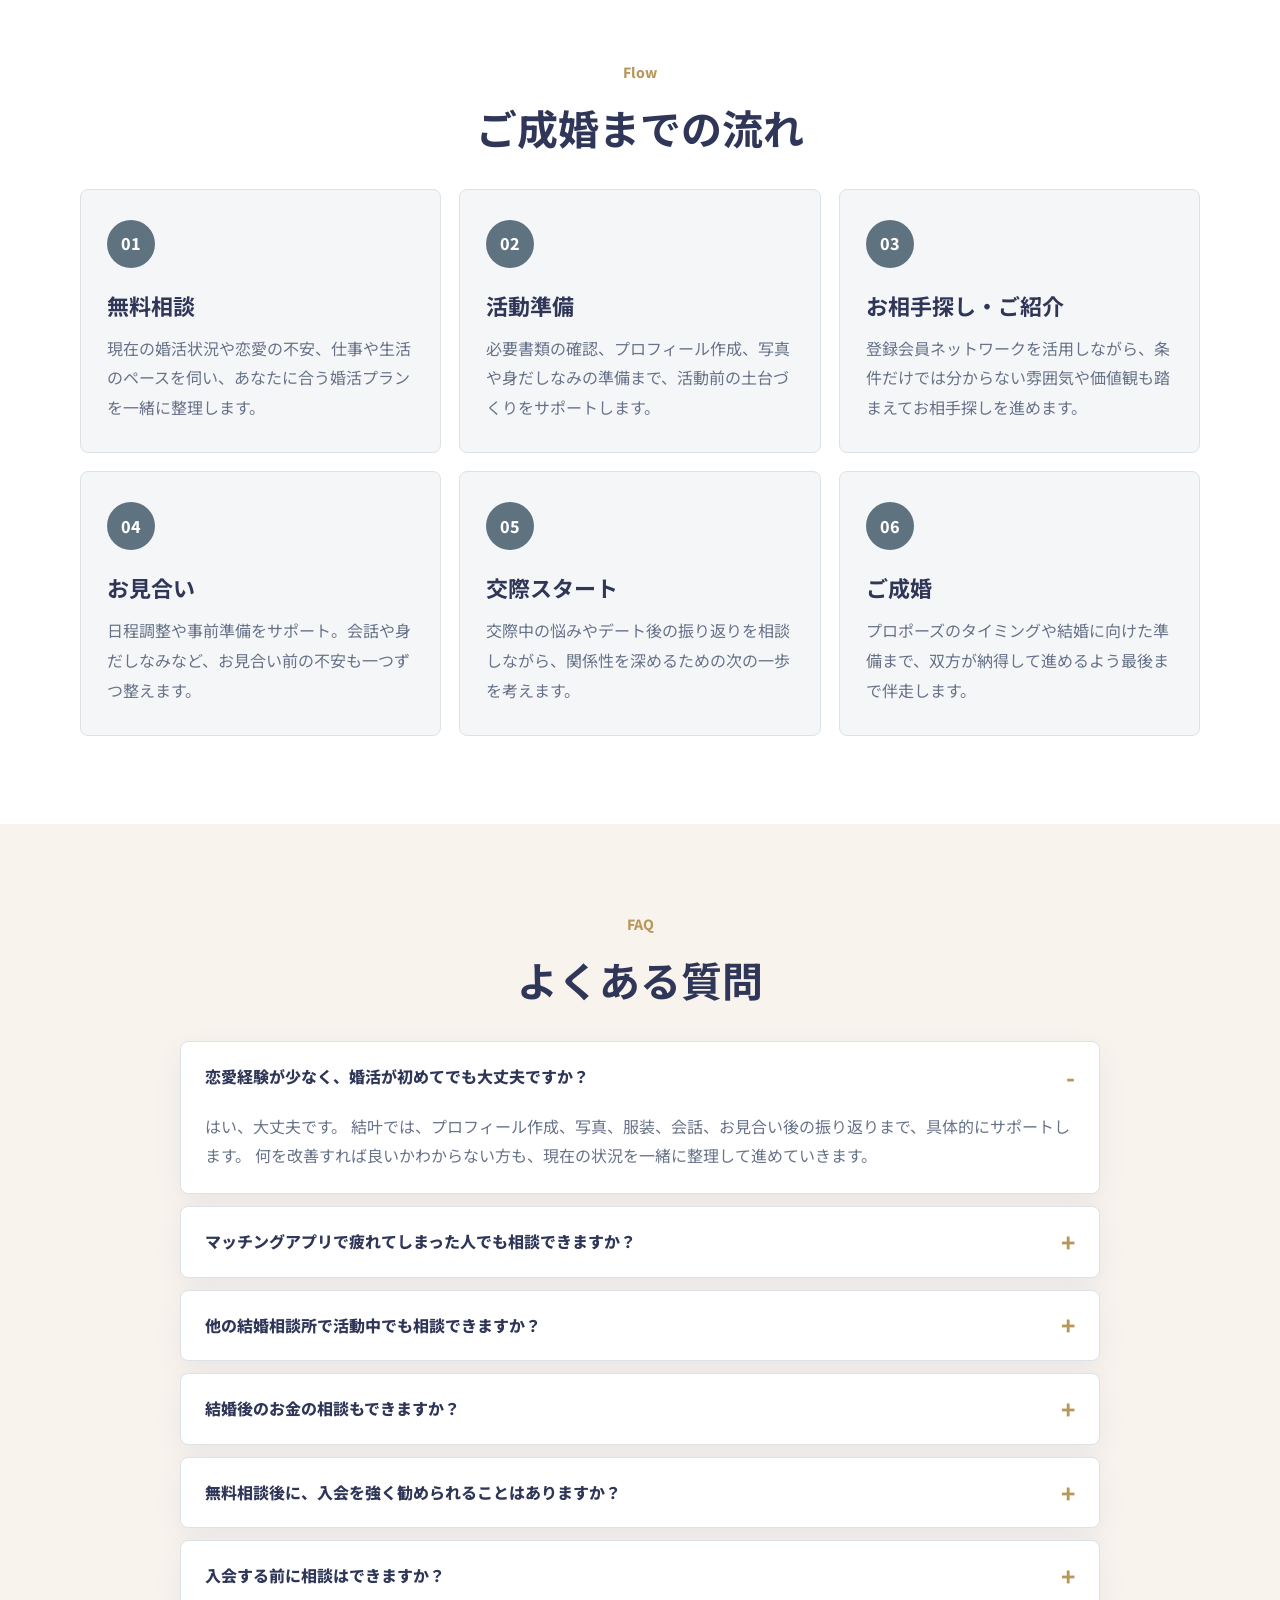
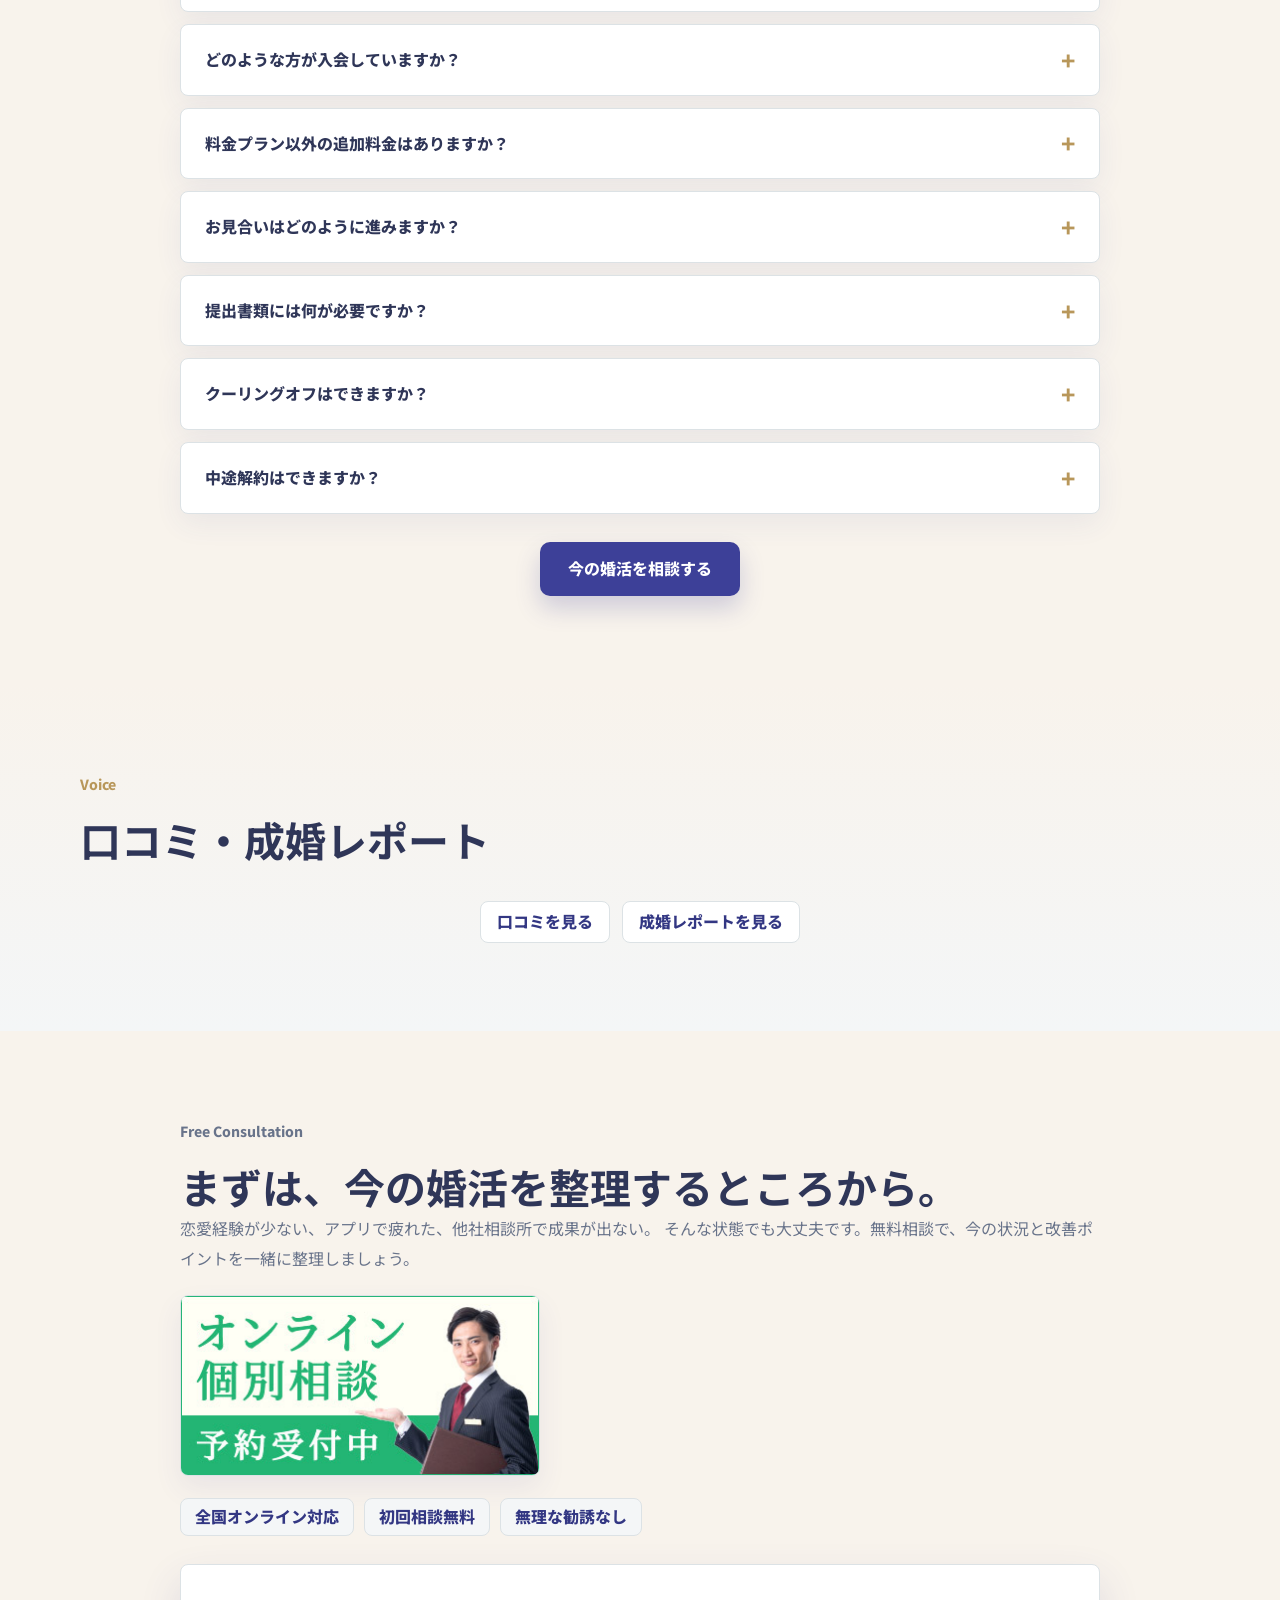
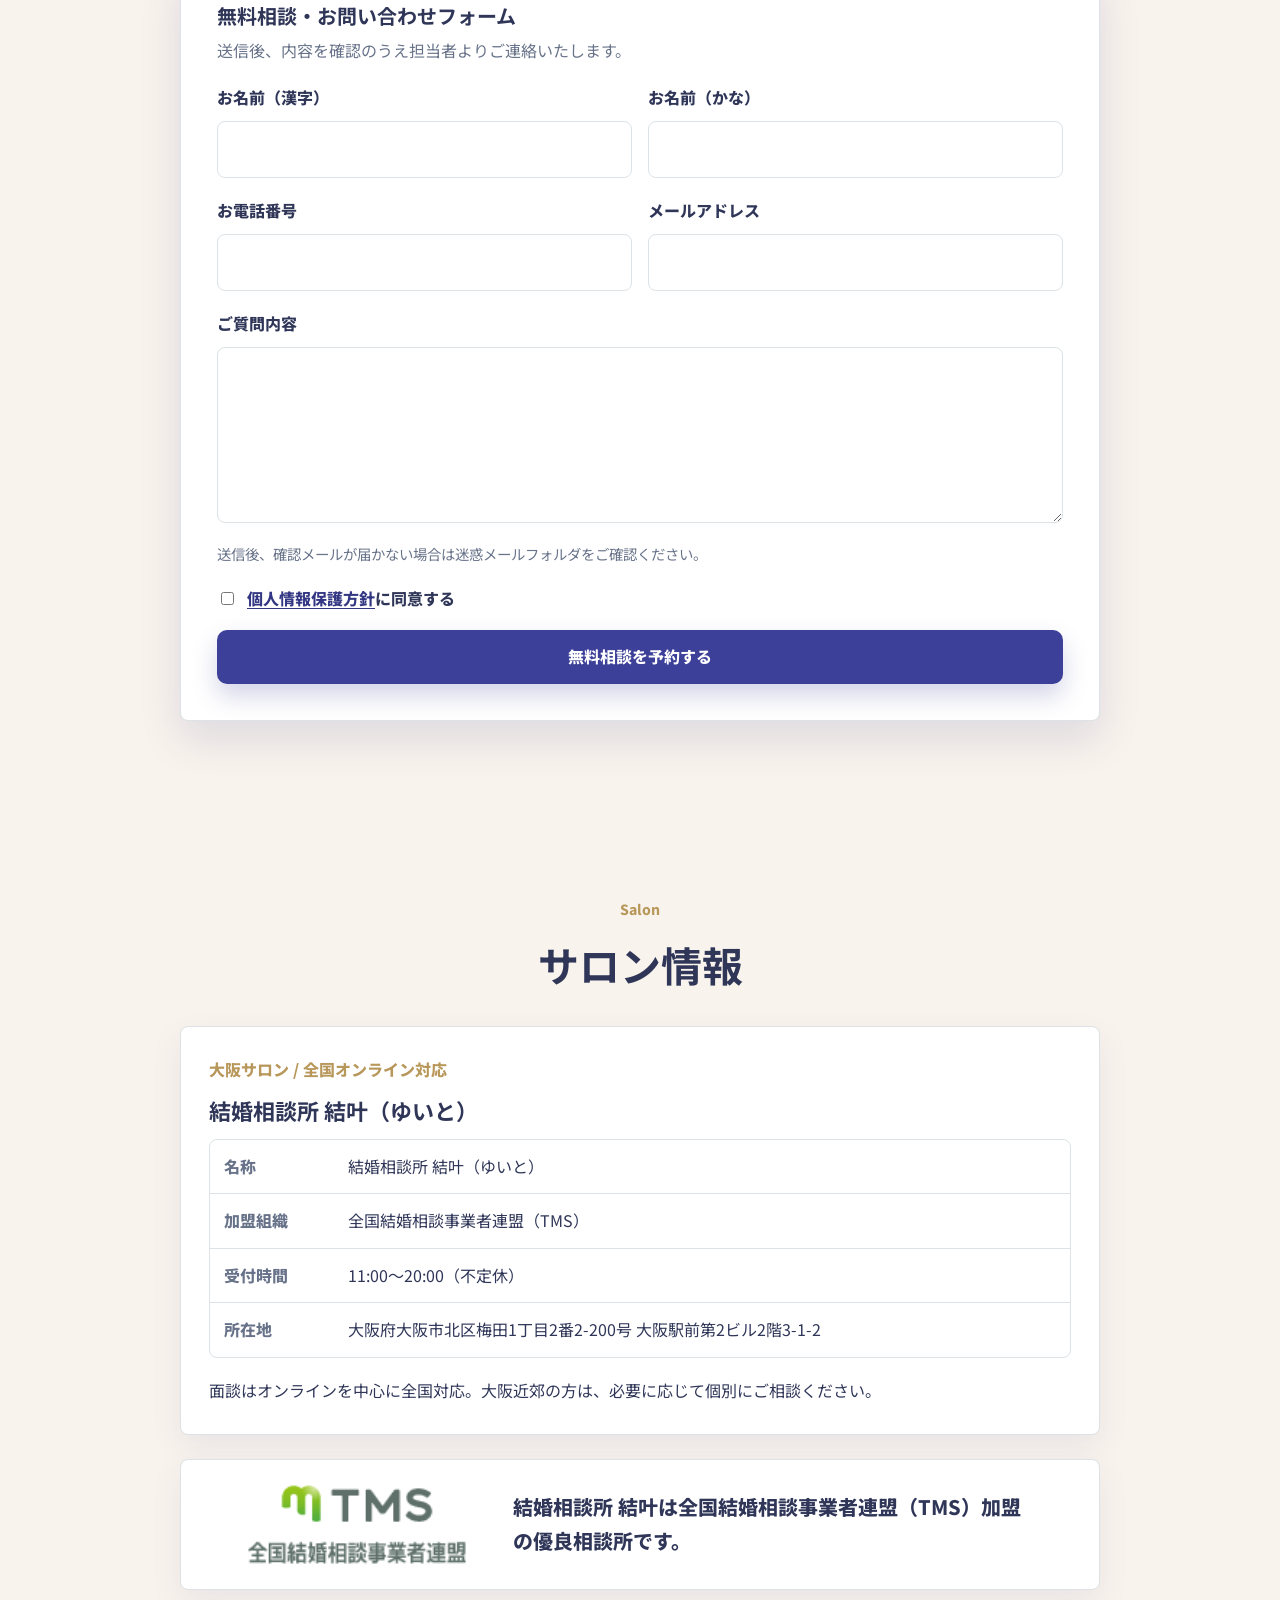
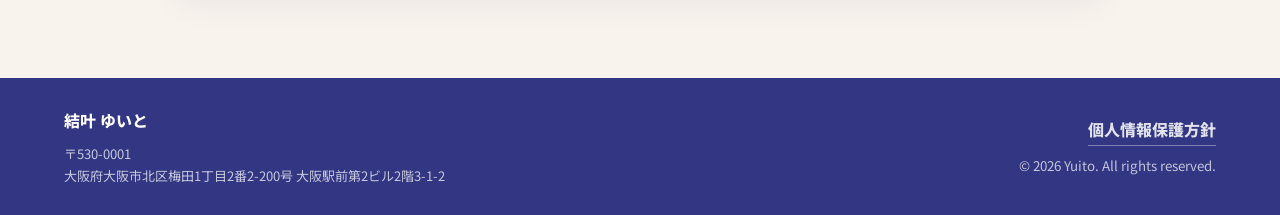
==== commit 618aae0b: "Add files via upload" ====
--- a/index.html
+++ b/index.html
@@ -15,7 +15,7 @@
       rel="stylesheet"
     >
     <link rel="icon" href="assets/favicon.png">
-    <link rel="stylesheet" href="styles.css?v=20260711-hero-bg">
+    <link rel="stylesheet" href="styles.css?v=20260711-hero-bg-strong">
   </head>
   <body>
     <header class="site-header">
@@ -683,6 +683,6 @@
       <span>↑</span>
       <small>PAGE TOP</small>
     </a>
-    <script src="news.js?v=20260711-hero-bg"></script>
+    <script src="news.js?v=20260711-hero-bg-strong"></script>
   </body>
 </html>
--- a/styles.css
+++ b/styles.css
@@ -110,8 +110,8 @@
   z-index: 1;
   content: "";
   background:
-    linear-gradient(90deg, rgba(248, 243, 236, 0.98) 0%, rgba(248, 243, 236, 0.92) 42%, rgba(248, 243, 236, 0.78) 100%),
-    rgba(255, 255, 255, 0.5);
+    linear-gradient(90deg, rgba(248, 243, 236, 0.78) 0%, rgba(248, 243, 236, 0.66) 46%, rgba(248, 243, 236, 0.38) 100%),
+    rgba(255, 255, 255, 0.08);
 }
 
 .hero-bg-image {
@@ -123,8 +123,8 @@
   max-width: none;
   object-fit: cover;
   object-position: center center;
-  opacity: 0.34;
-  filter: saturate(0.82) contrast(0.92);
+  opacity: 0.9;
+  filter: saturate(0.96) contrast(0.98);
 }
 
 .hero-copy {
@@ -133,6 +133,7 @@
   max-width: 900px;
   margin: 0 auto;
   text-align: center;
+  text-shadow: 0 2px 18px rgba(255, 255, 255, 0.95);
 }
 
 .eyebrow {
@@ -1496,7 +1497,7 @@
   }
 
   .hero-bg-image {
-    opacity: 0.28;
+    opacity: 0.78;
   }
 
   .about-card > img {
@@ -1556,7 +1557,7 @@
 
   .hero-bg-image {
     object-position: center center;
-    opacity: 0.22;
+    opacity: 0.72;
   }
 
   h1 {
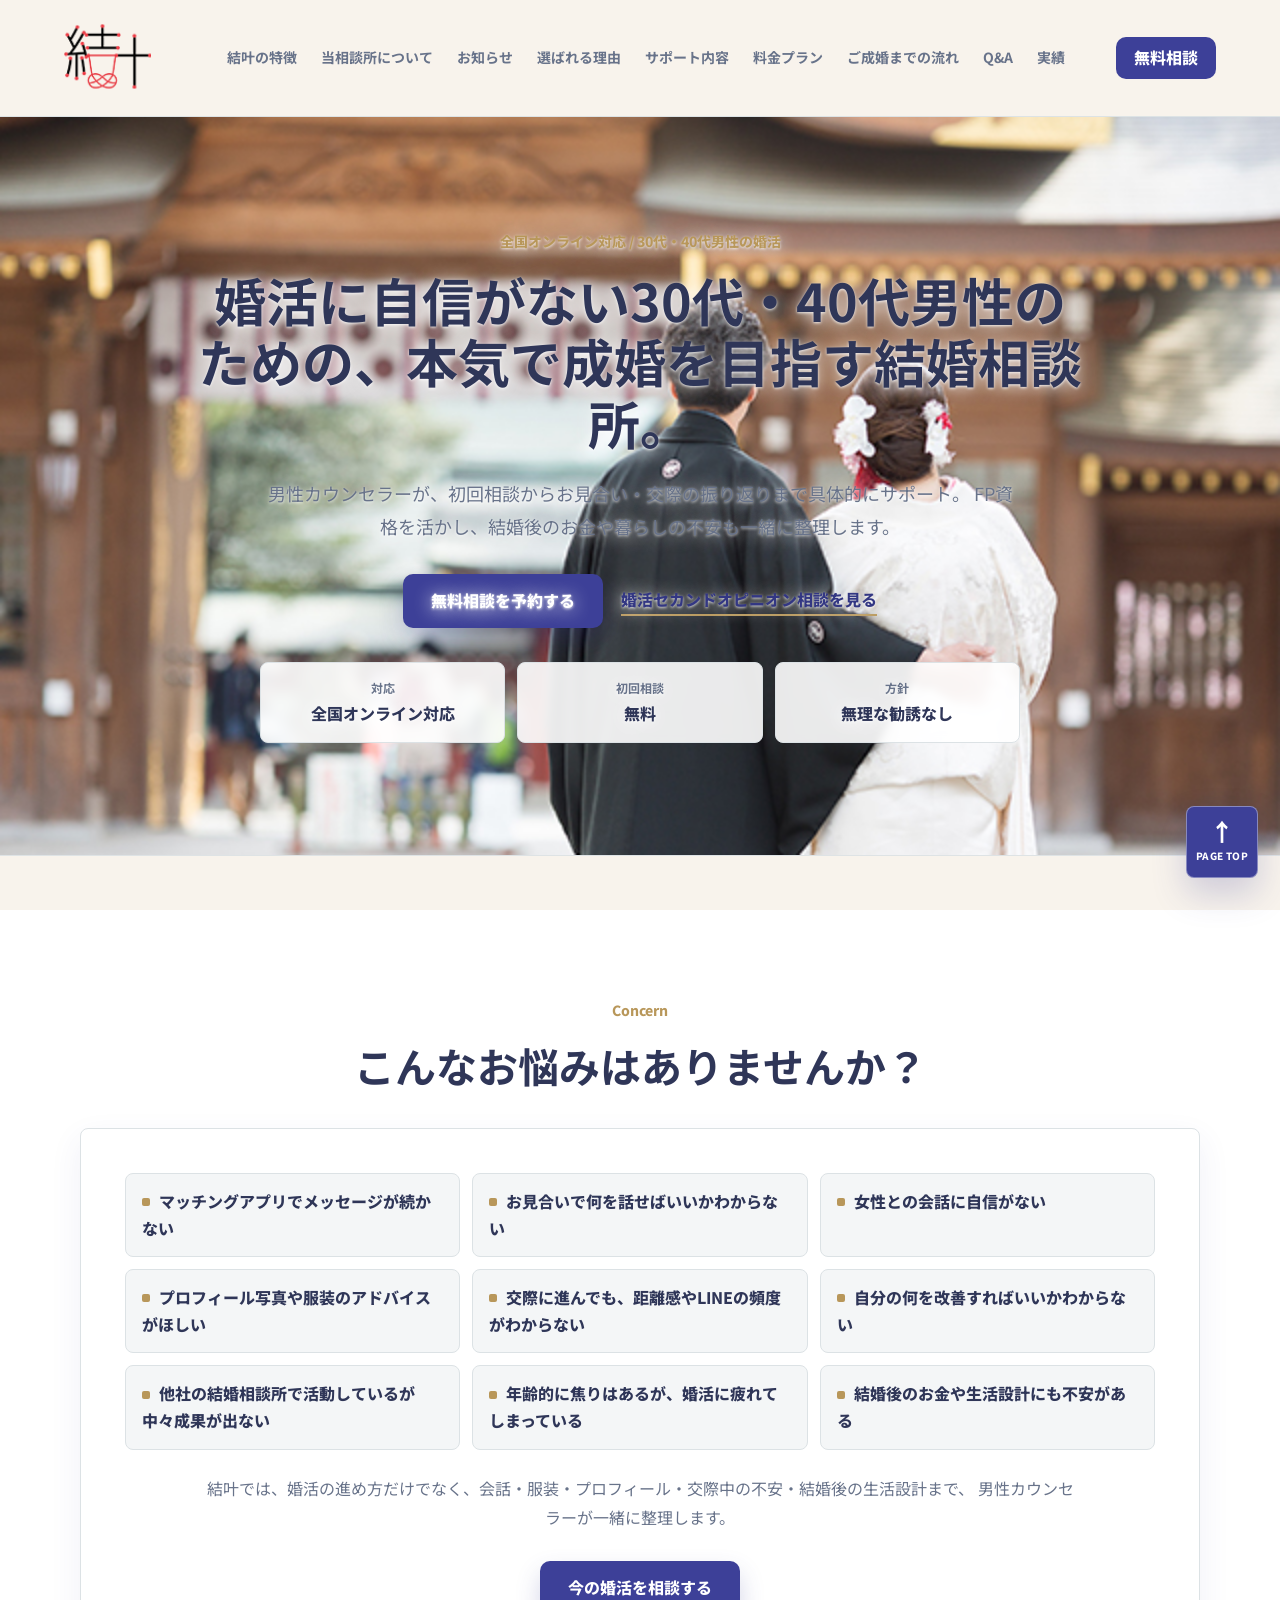
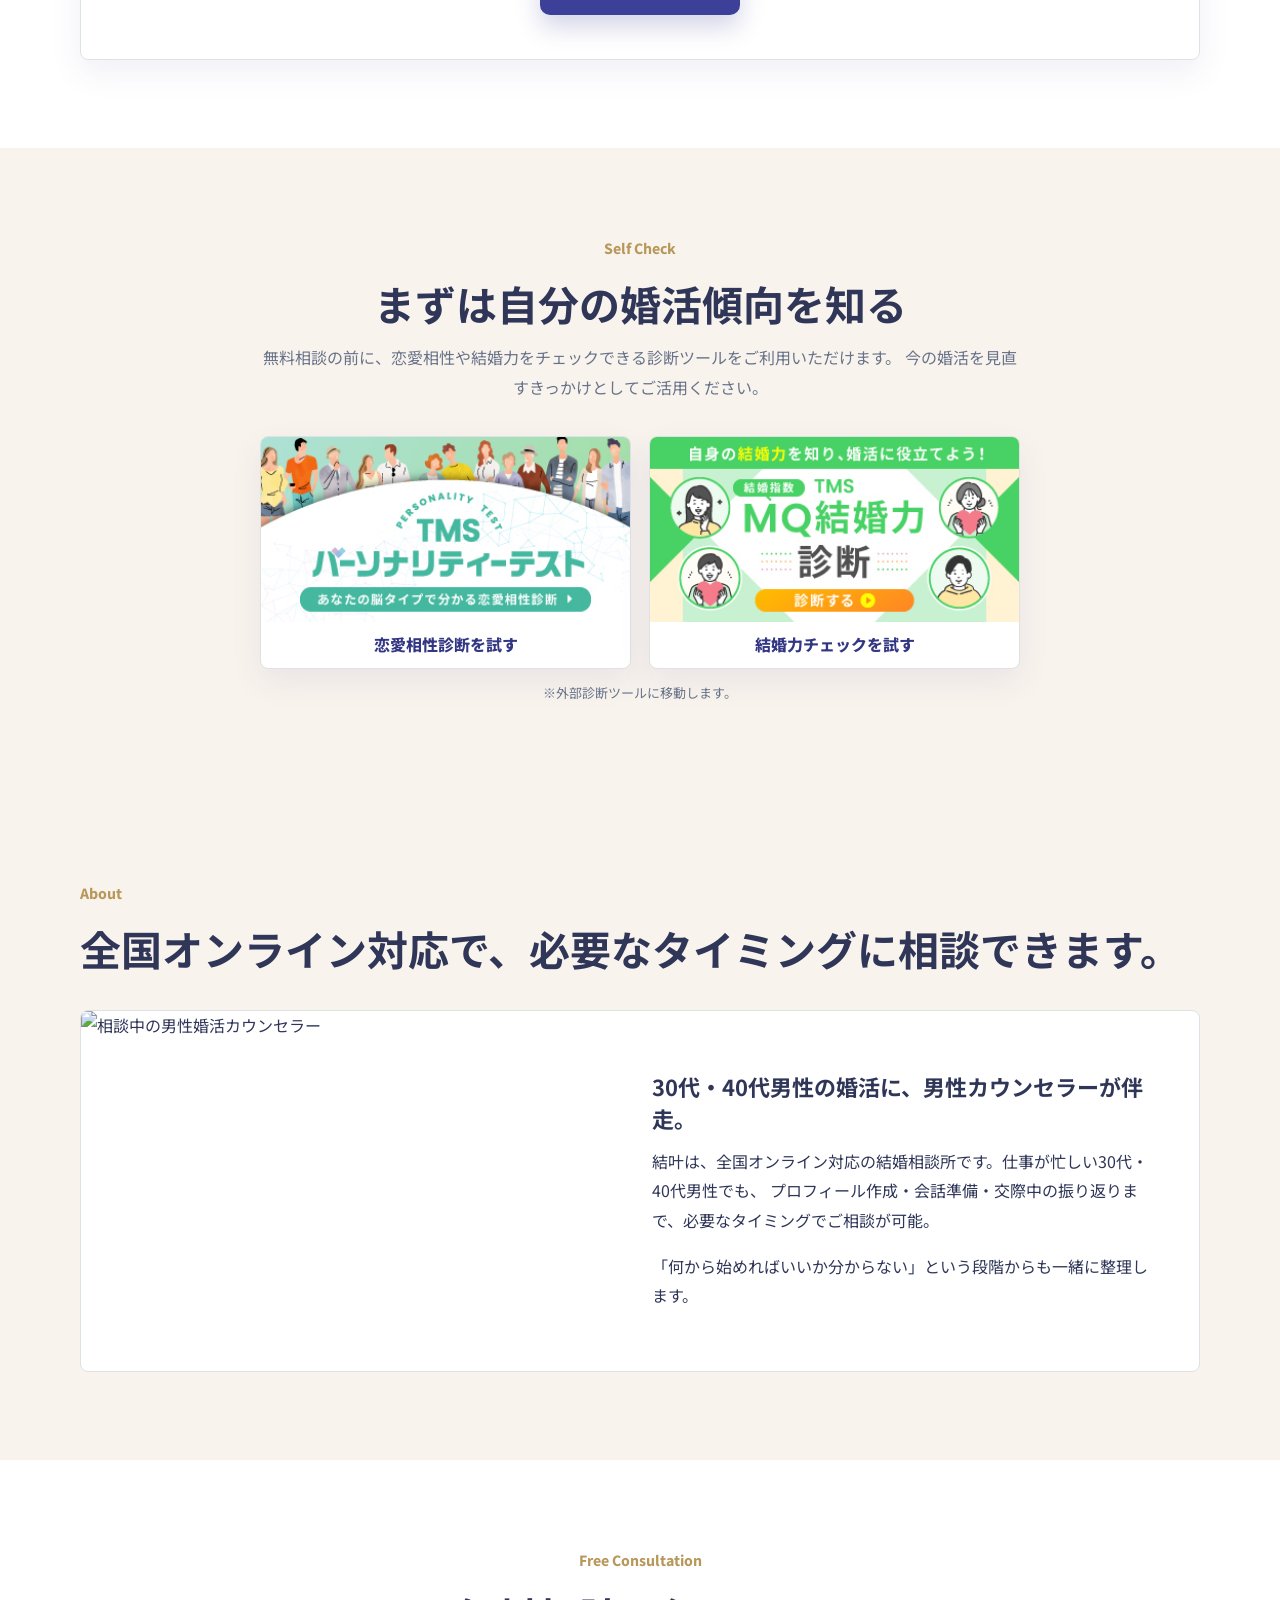
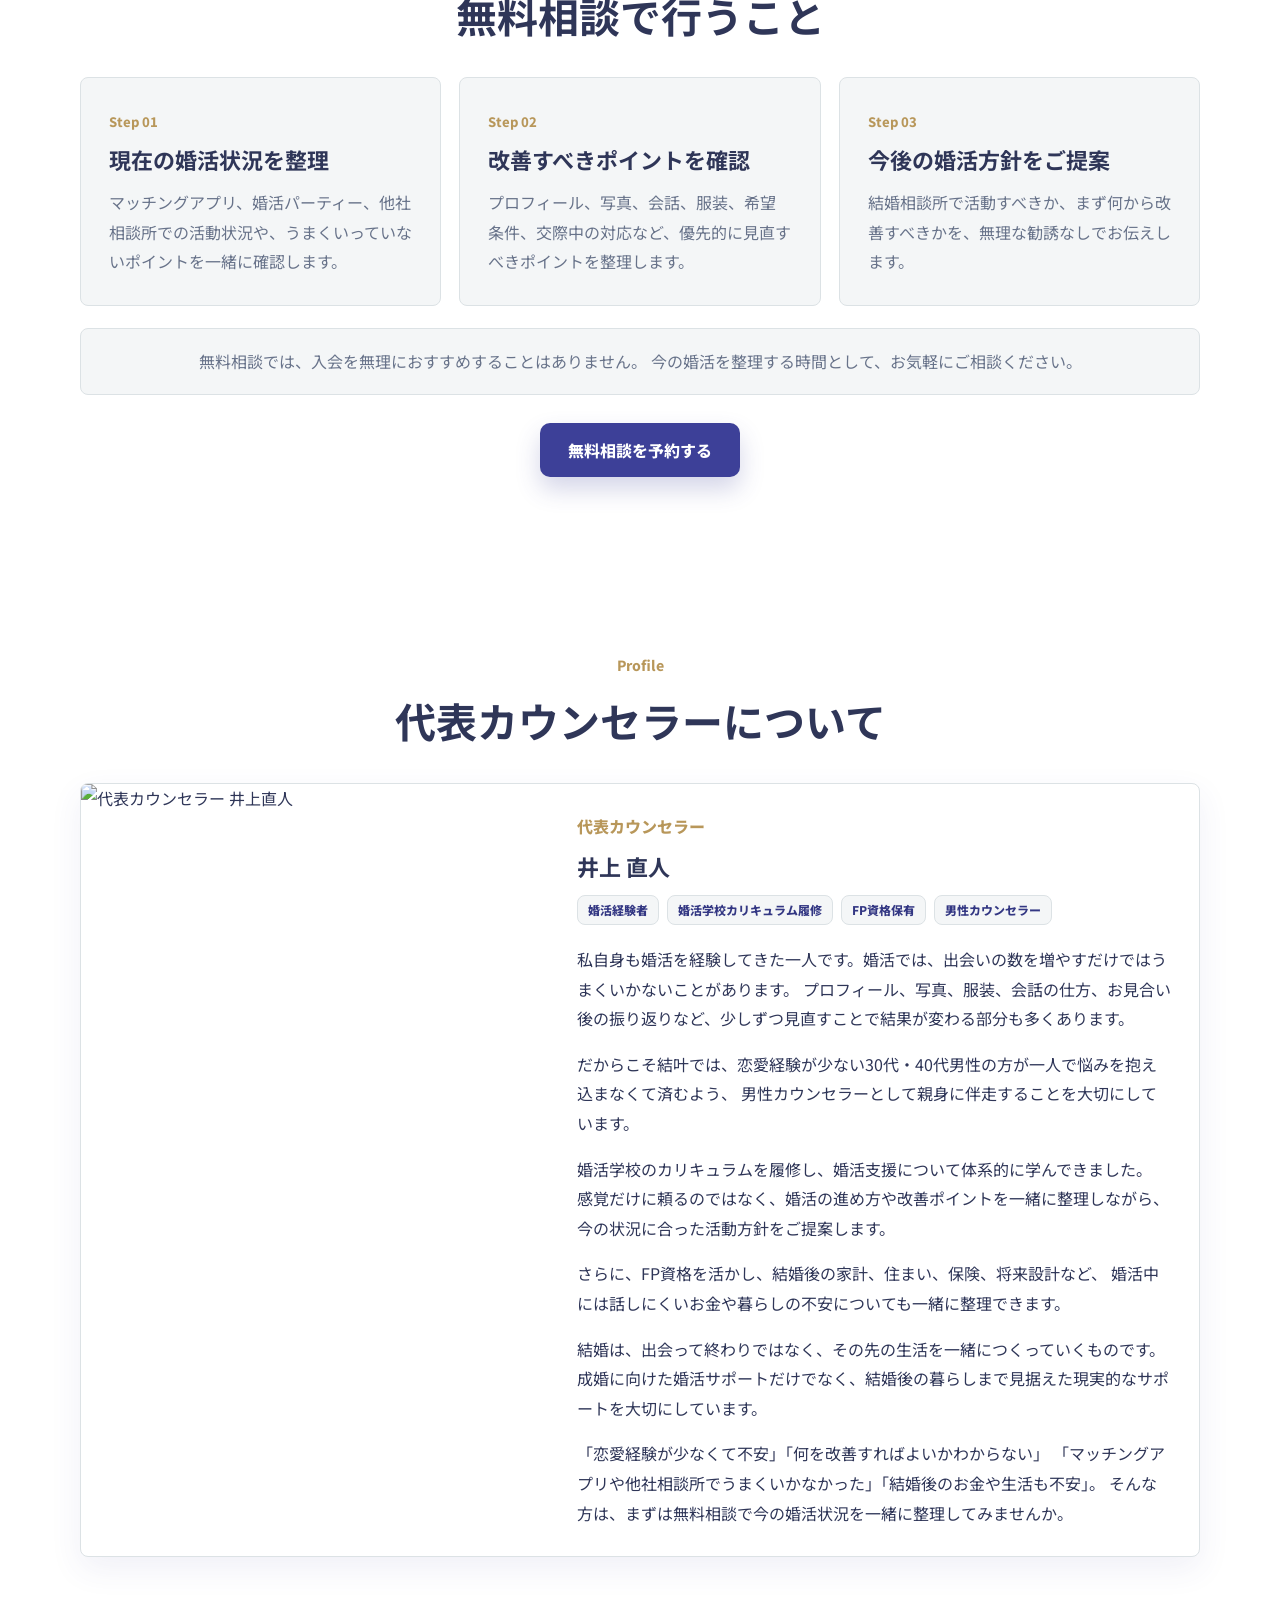
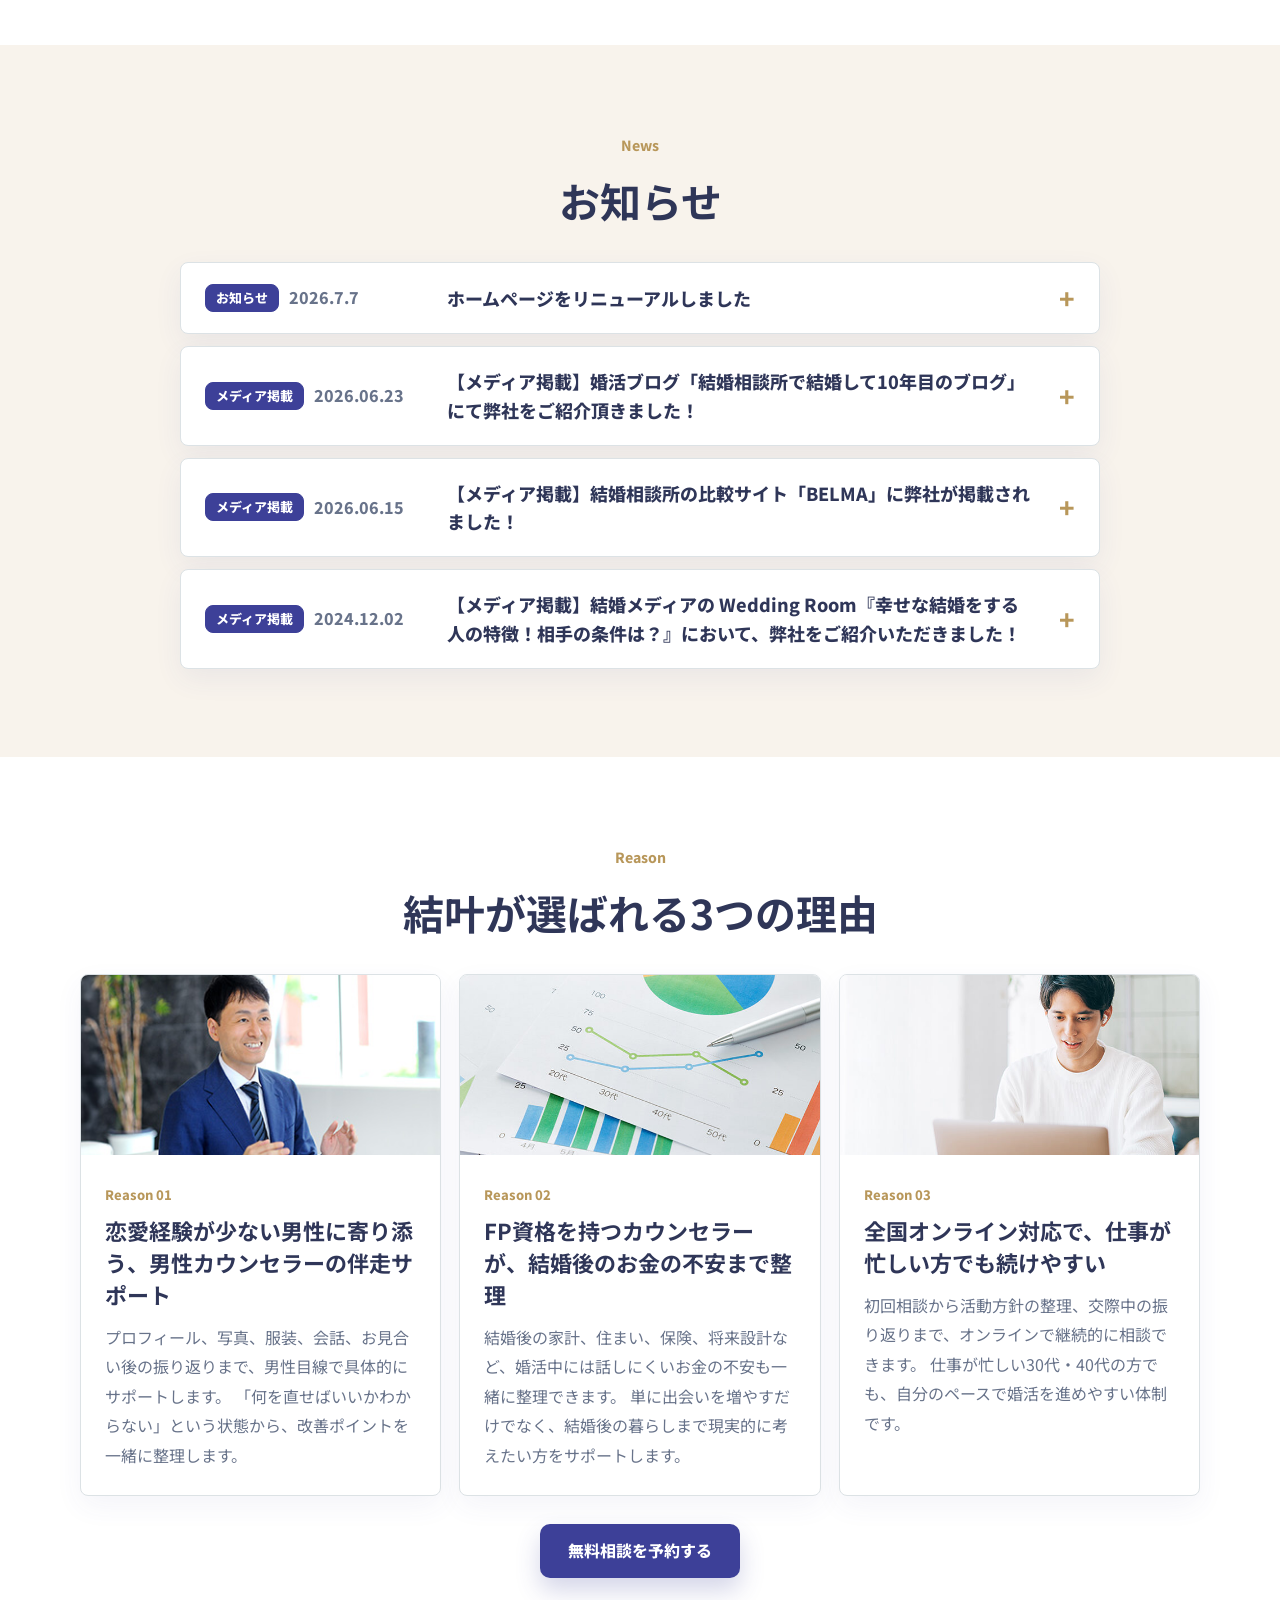
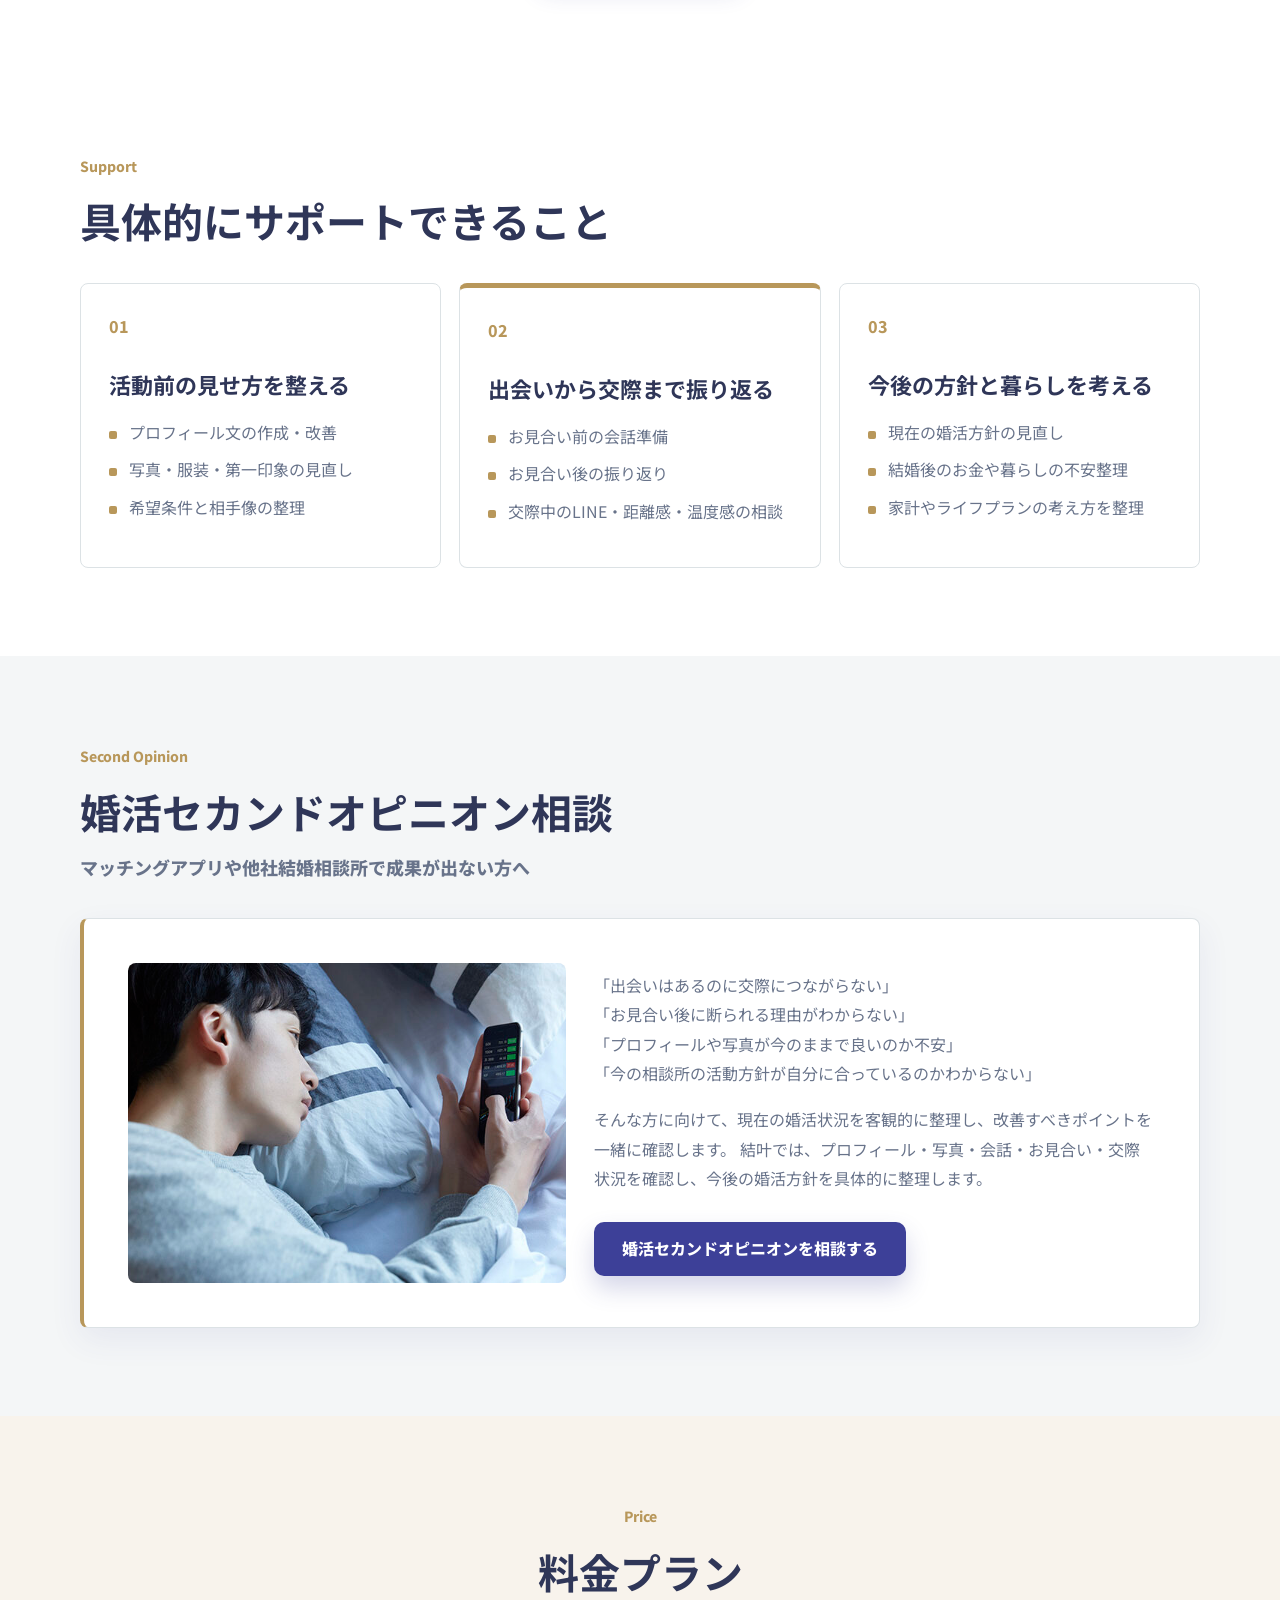
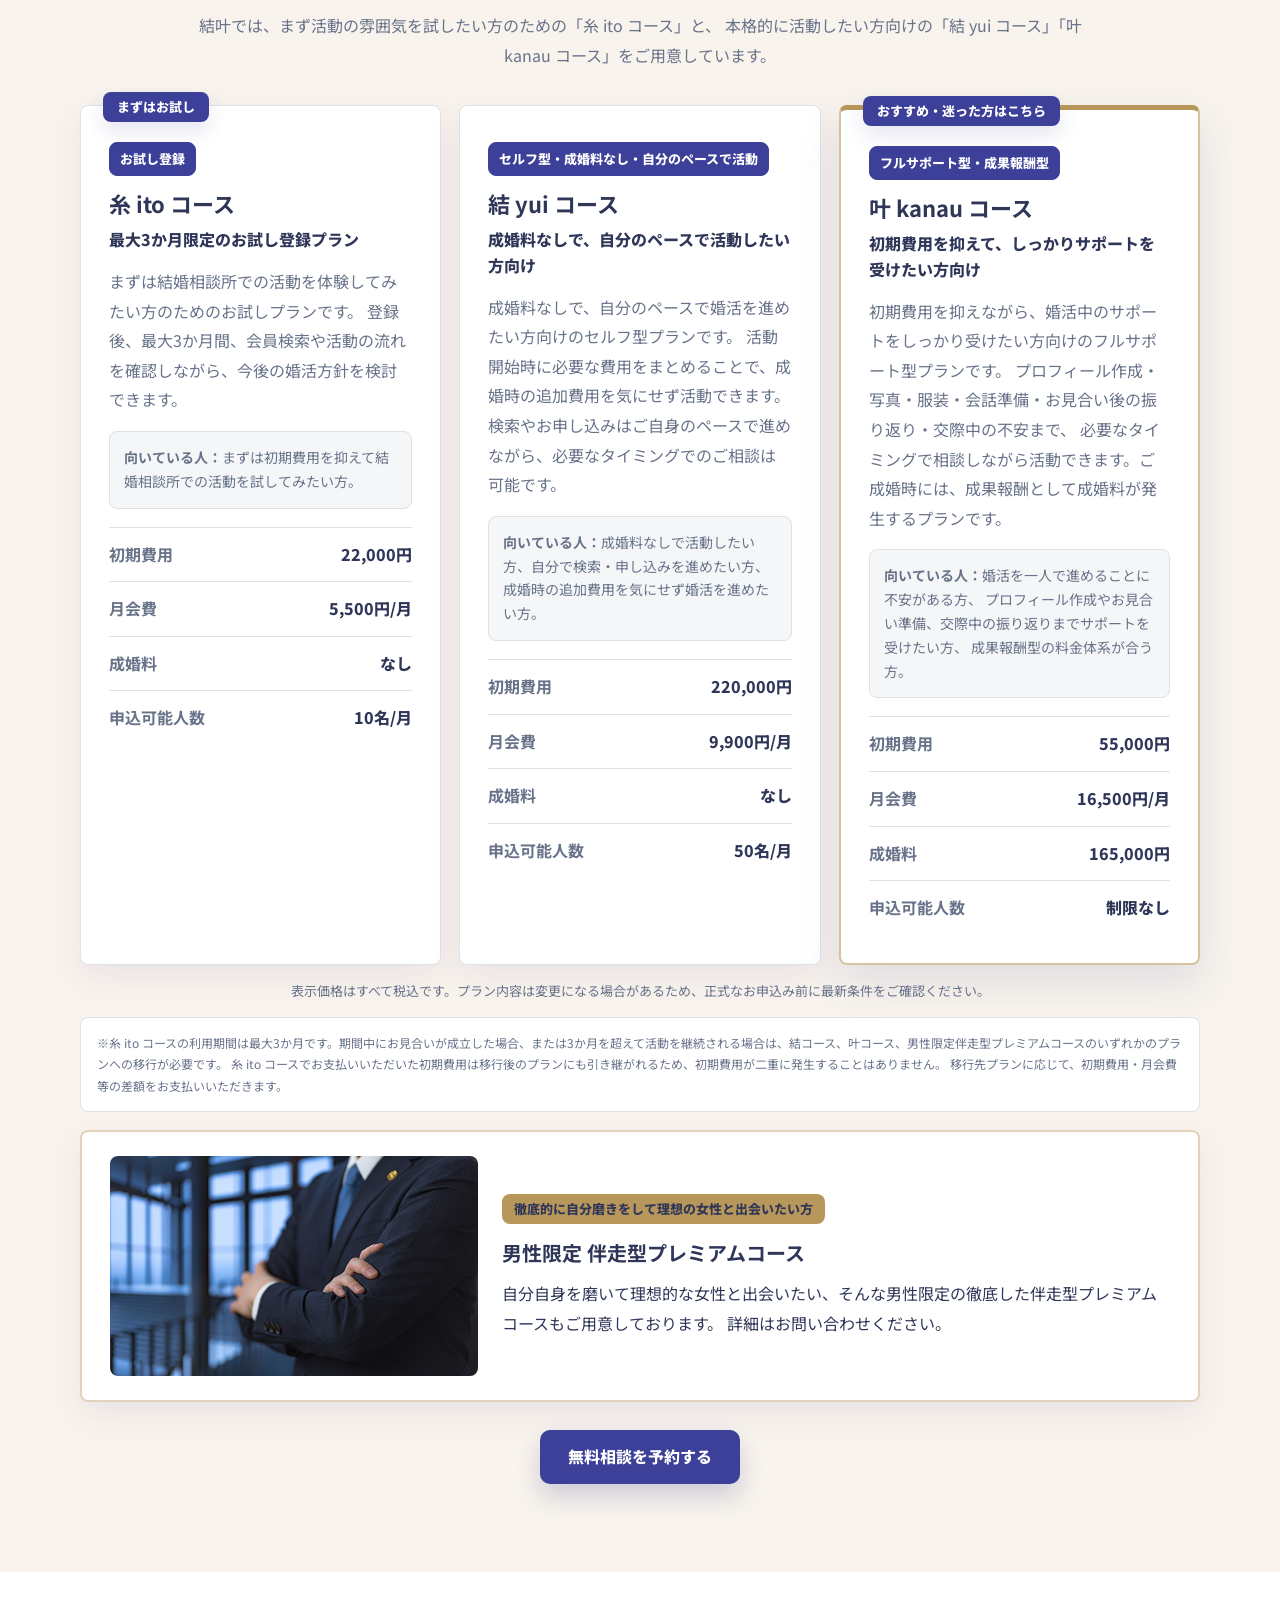
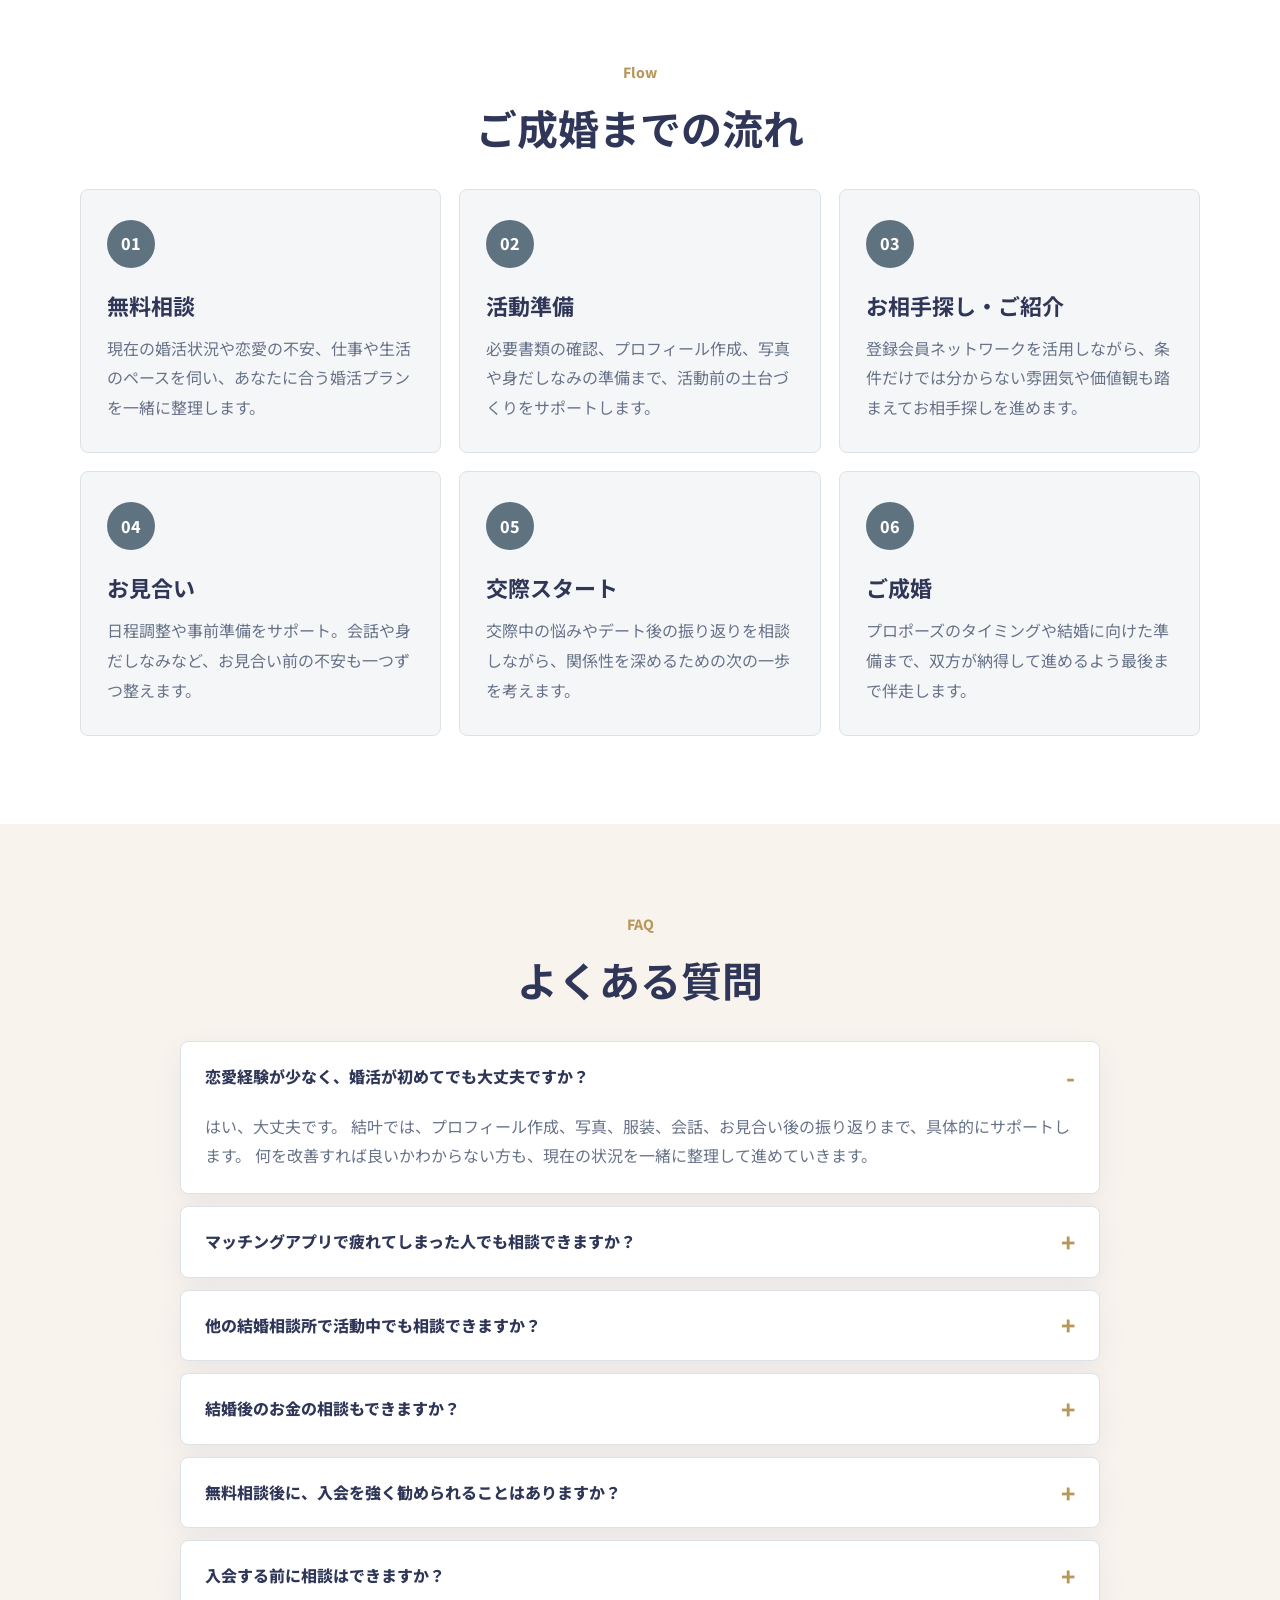
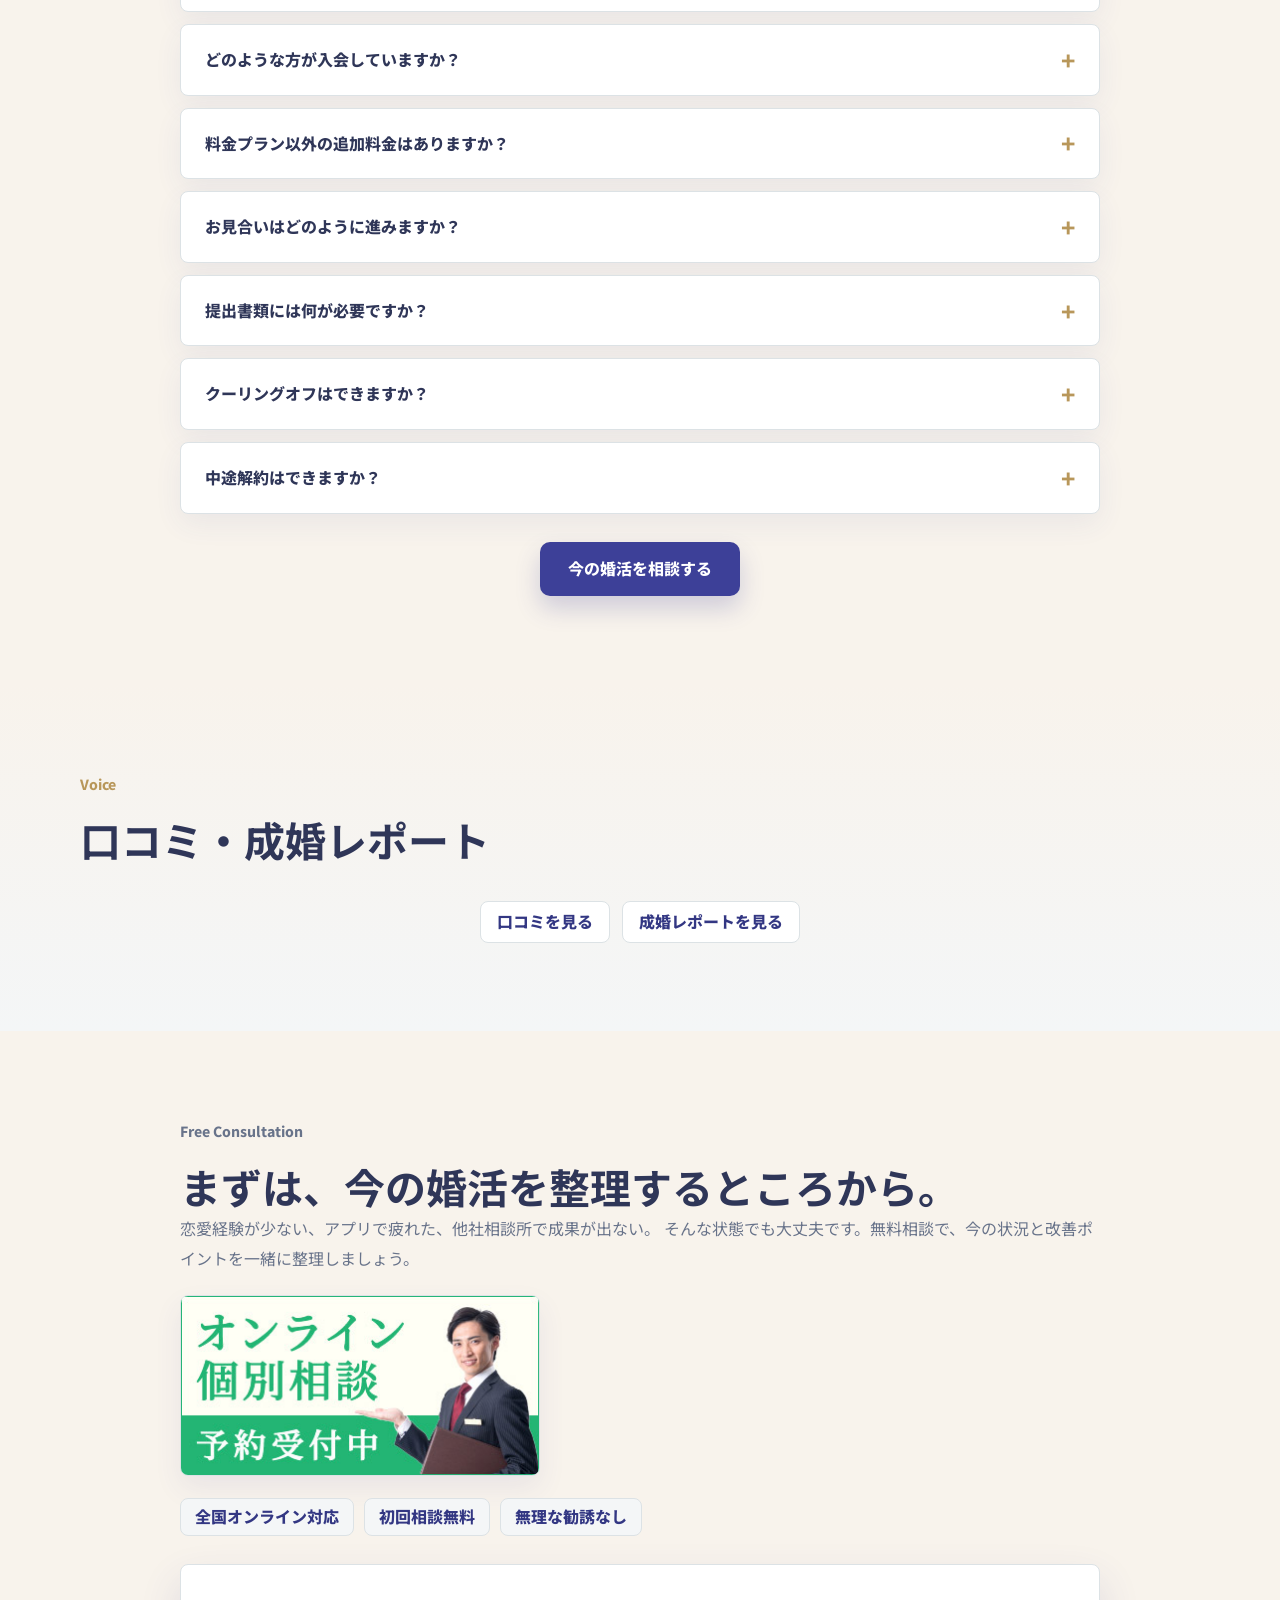
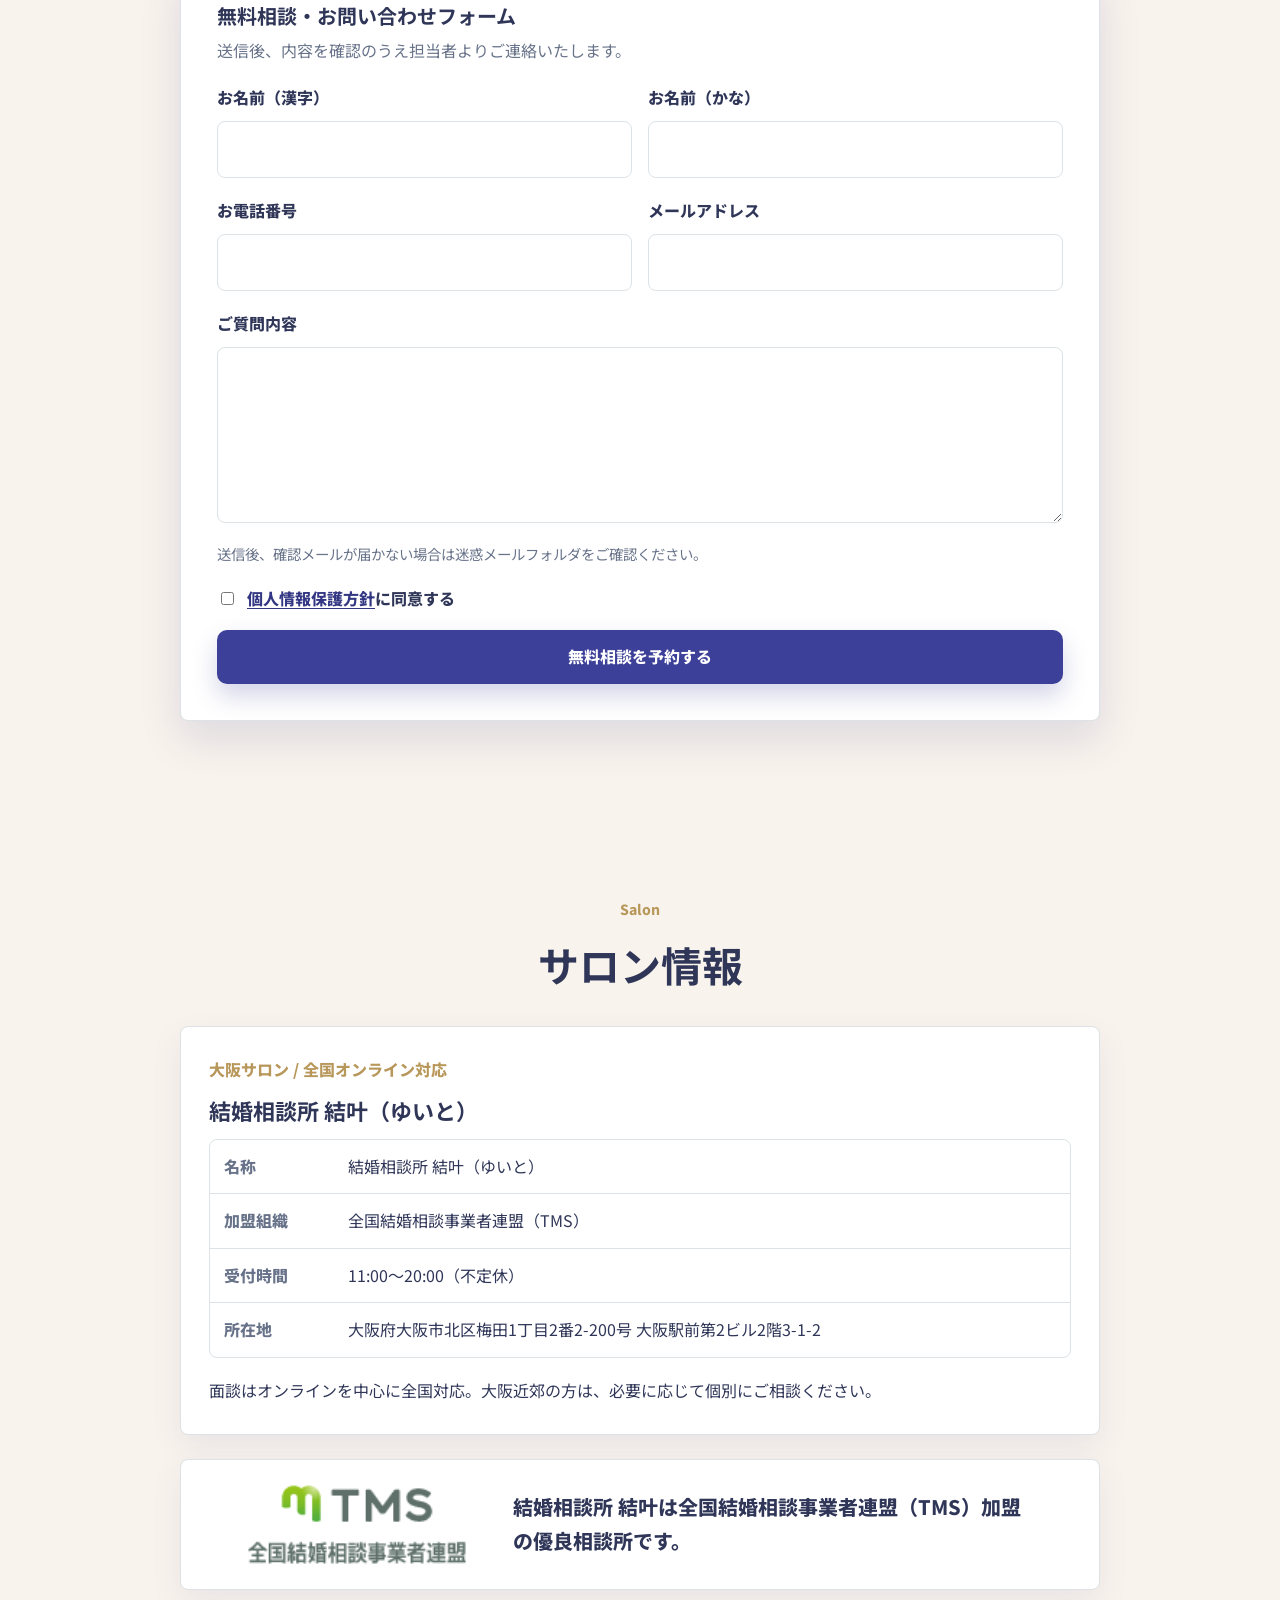
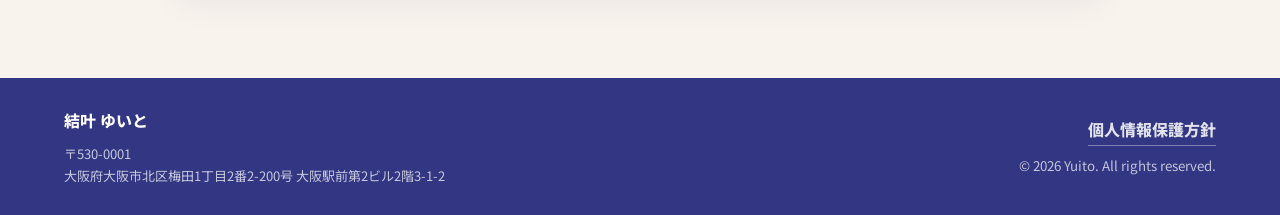
==== commit fa104403: "Add files via upload" ====
--- a/index.html
+++ b/index.html
@@ -15,7 +15,7 @@
       rel="stylesheet"
     >
     <link rel="icon" href="assets/favicon.png">
-    <link rel="stylesheet" href="styles.css?v=20260711-hero-bg-strong">
+    <link rel="stylesheet" href="styles.css?v=20260711-hero-bg-default">
   </head>
   <body>
     <header class="site-header">
@@ -683,6 +683,6 @@
       <span>↑</span>
       <small>PAGE TOP</small>
     </a>
-    <script src="news.js?v=20260711-hero-bg-strong"></script>
+    <script src="news.js?v=20260711-hero-bg-default"></script>
   </body>
 </html>
--- a/styles.css
+++ b/styles.css
@@ -109,9 +109,7 @@
   inset: 0;
   z-index: 1;
   content: "";
-  background:
-    linear-gradient(90deg, rgba(248, 243, 236, 0.78) 0%, rgba(248, 243, 236, 0.66) 46%, rgba(248, 243, 236, 0.38) 100%),
-    rgba(255, 255, 255, 0.08);
+  background: transparent;
 }
 
 .hero-bg-image {
@@ -123,8 +121,8 @@
   max-width: none;
   object-fit: cover;
   object-position: center center;
-  opacity: 0.9;
-  filter: saturate(0.96) contrast(0.98);
+  opacity: 1;
+  filter: none;
 }
 
 .hero-copy {
@@ -133,7 +131,7 @@
   max-width: 900px;
   margin: 0 auto;
   text-align: center;
-  text-shadow: 0 2px 18px rgba(255, 255, 255, 0.95);
+  text-shadow: 0 2px 18px rgba(255, 255, 255, 0.95), 0 1px 3px rgba(255, 255, 255, 0.85);
 }
 
 .eyebrow {
@@ -1497,7 +1495,7 @@
   }
 
   .hero-bg-image {
-    opacity: 0.78;
+    opacity: 1;
   }
 
   .about-card > img {
@@ -1557,7 +1555,7 @@
 
   .hero-bg-image {
     object-position: center center;
-    opacity: 0.72;
+    opacity: 1;
   }
 
   h1 {
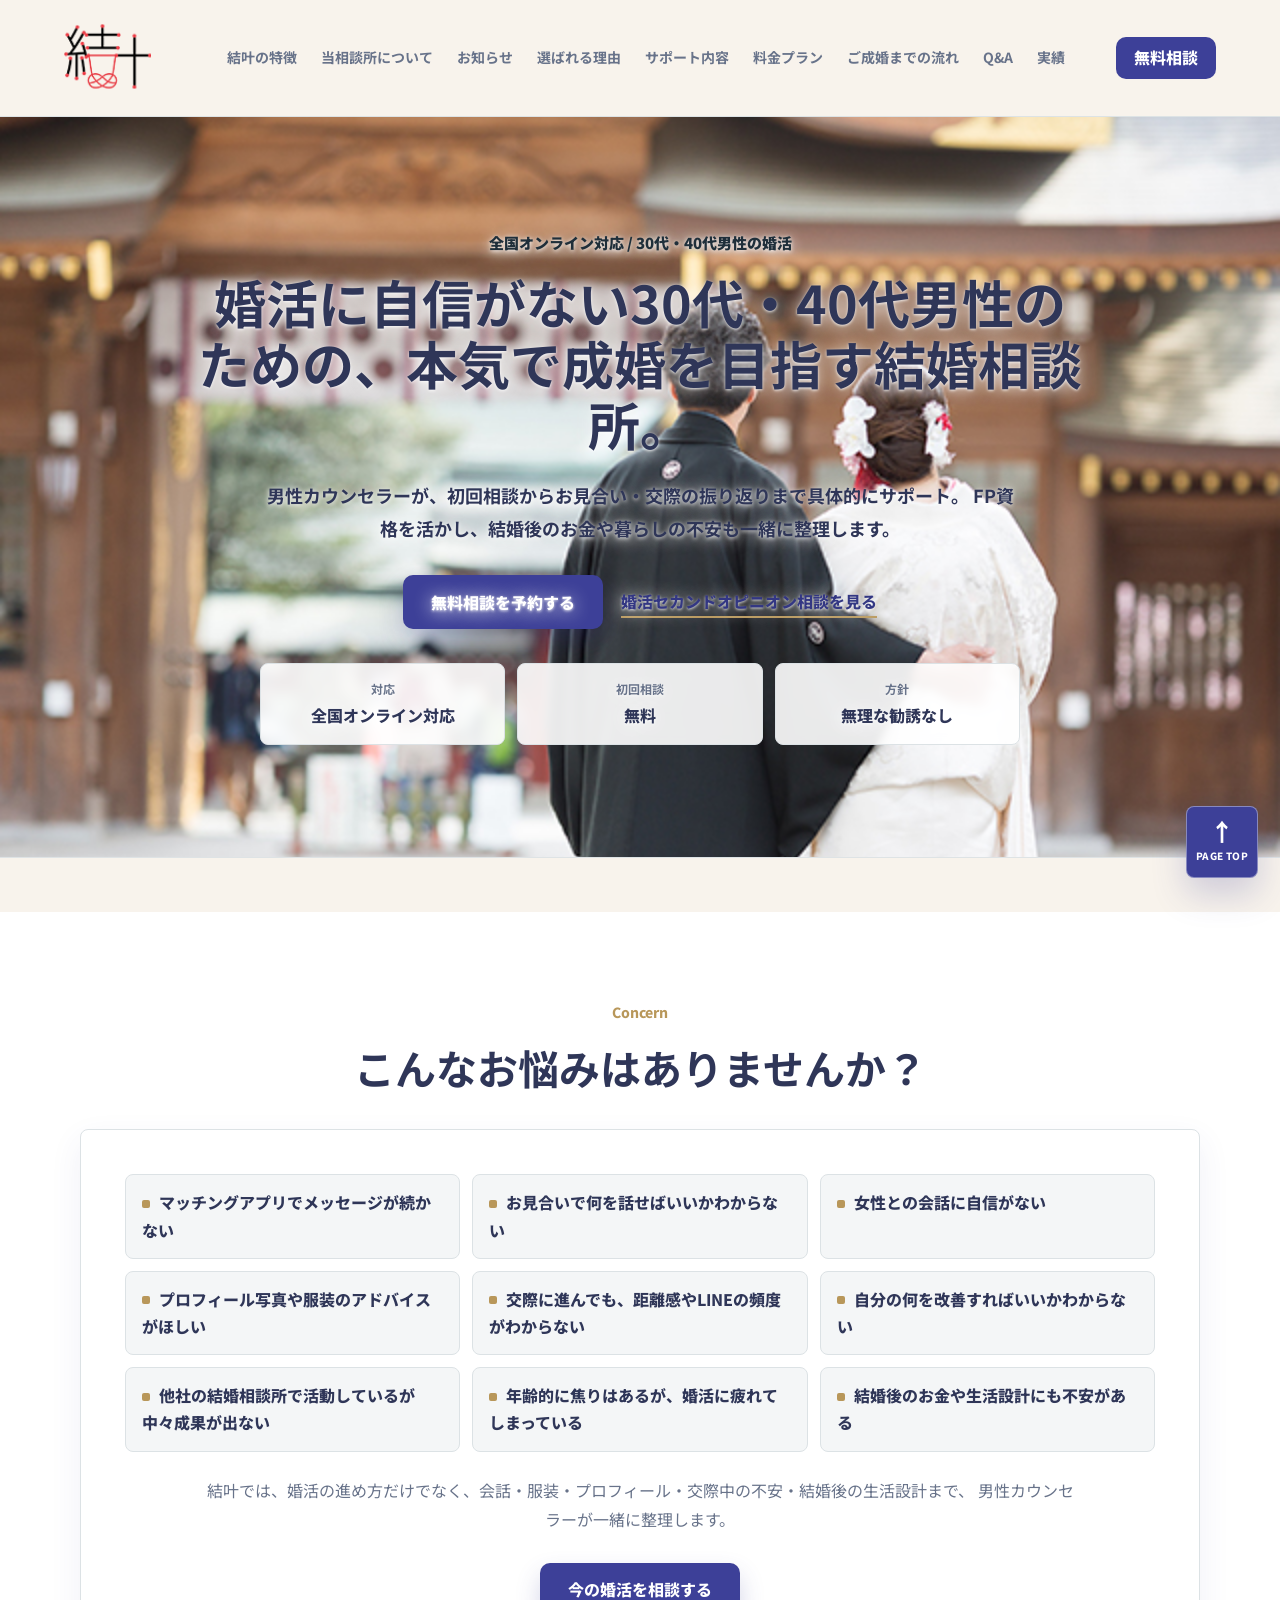
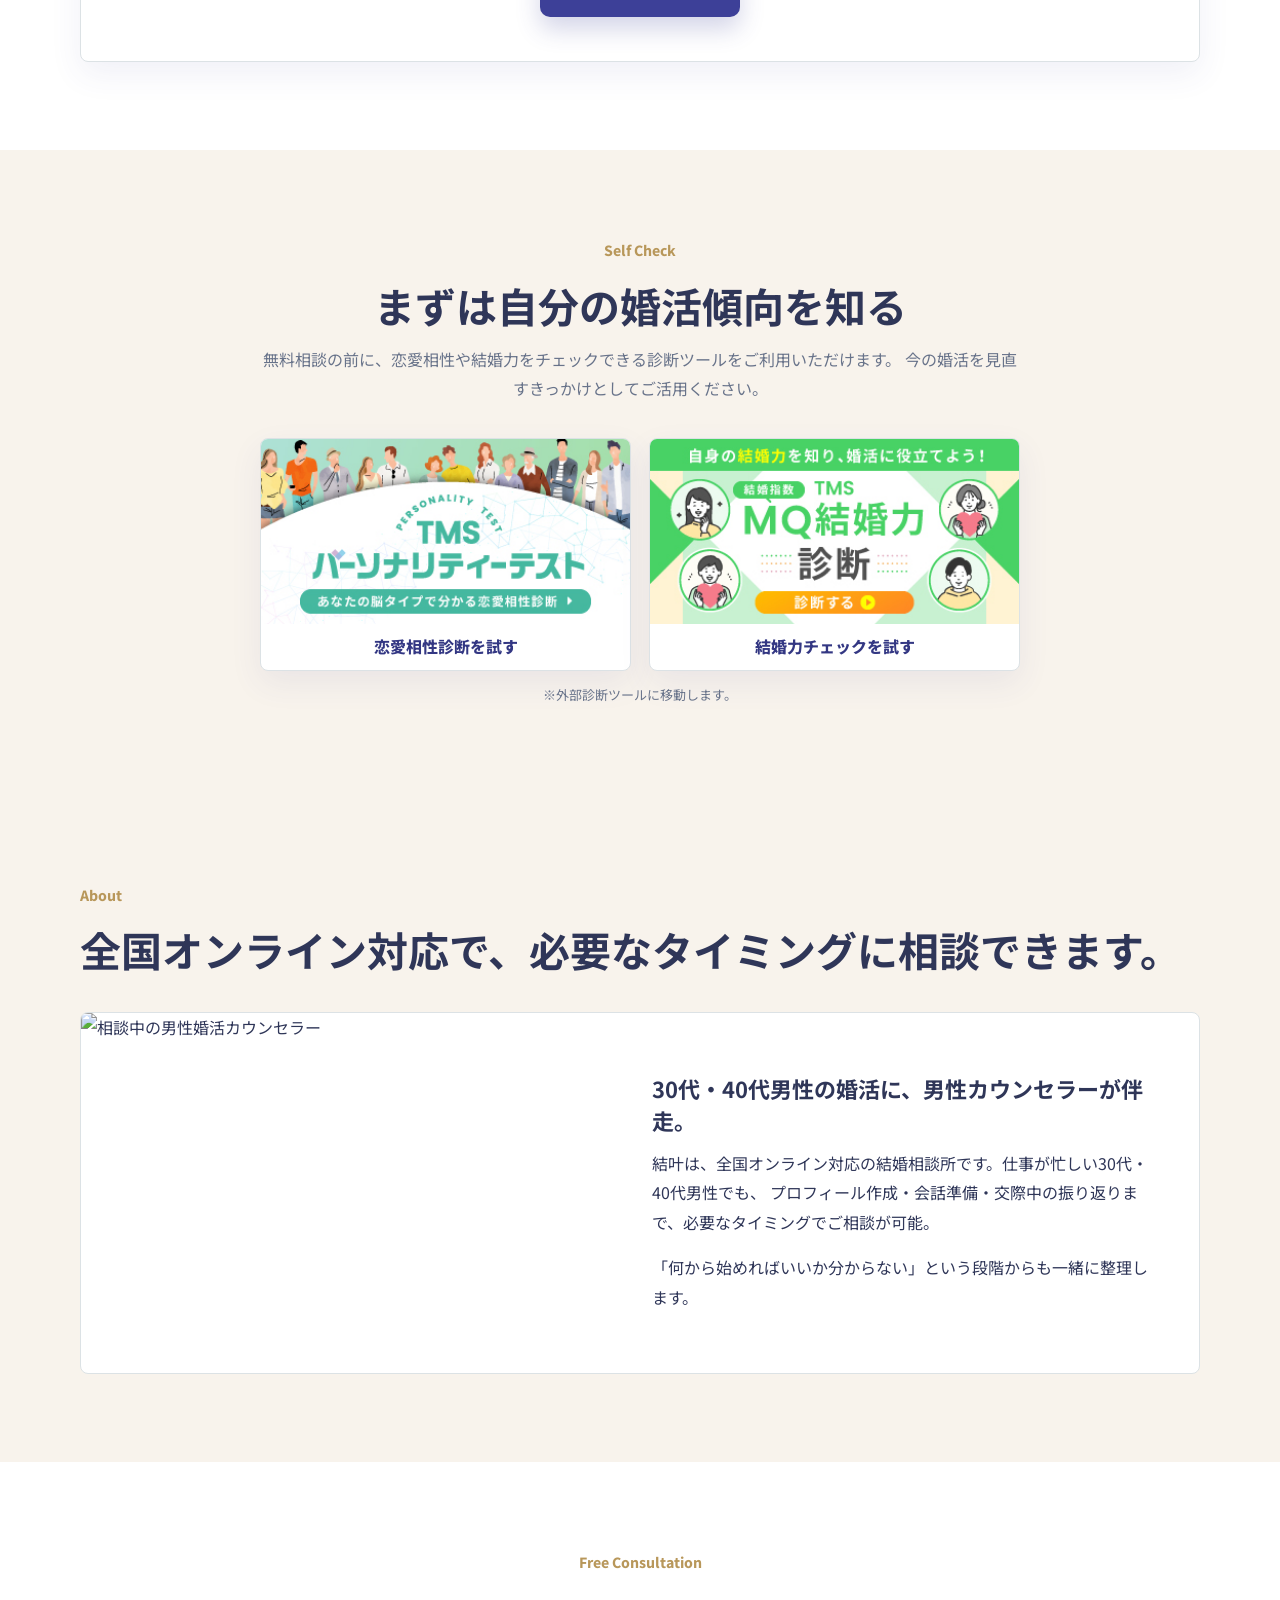
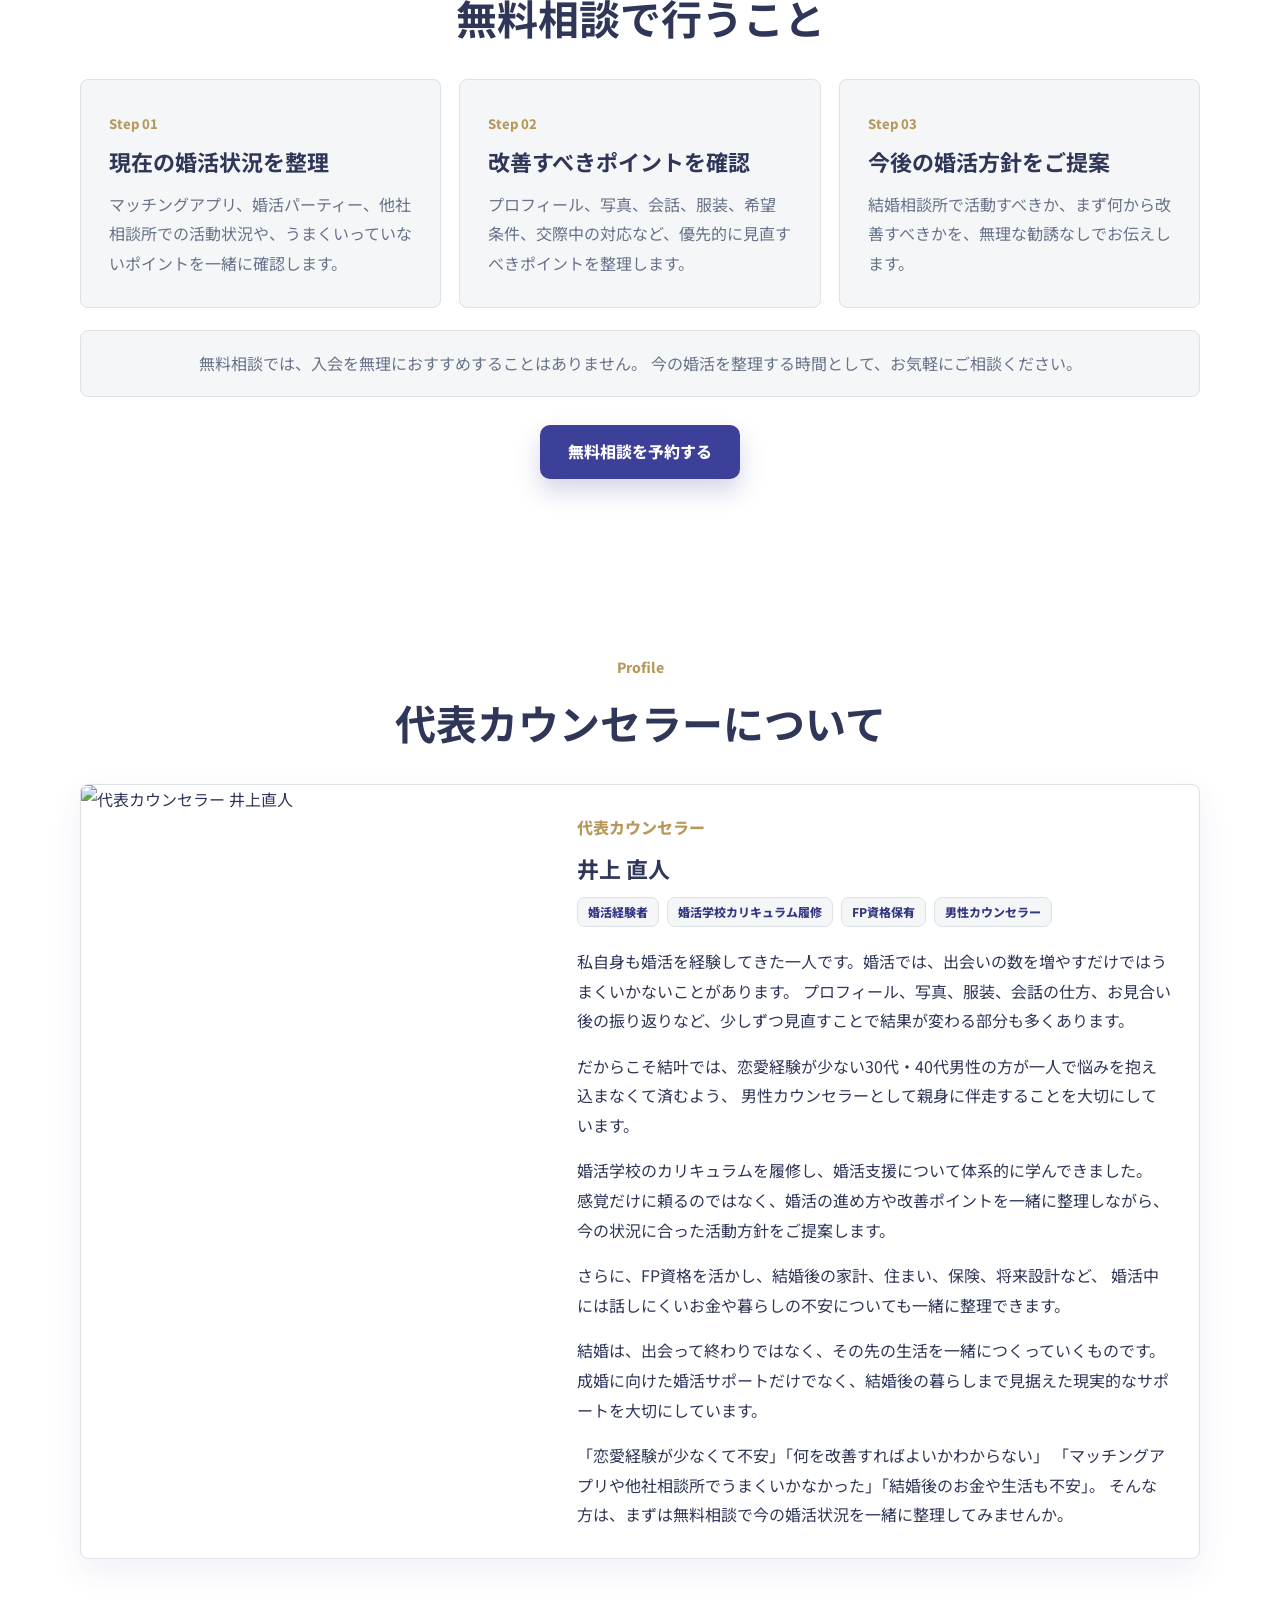
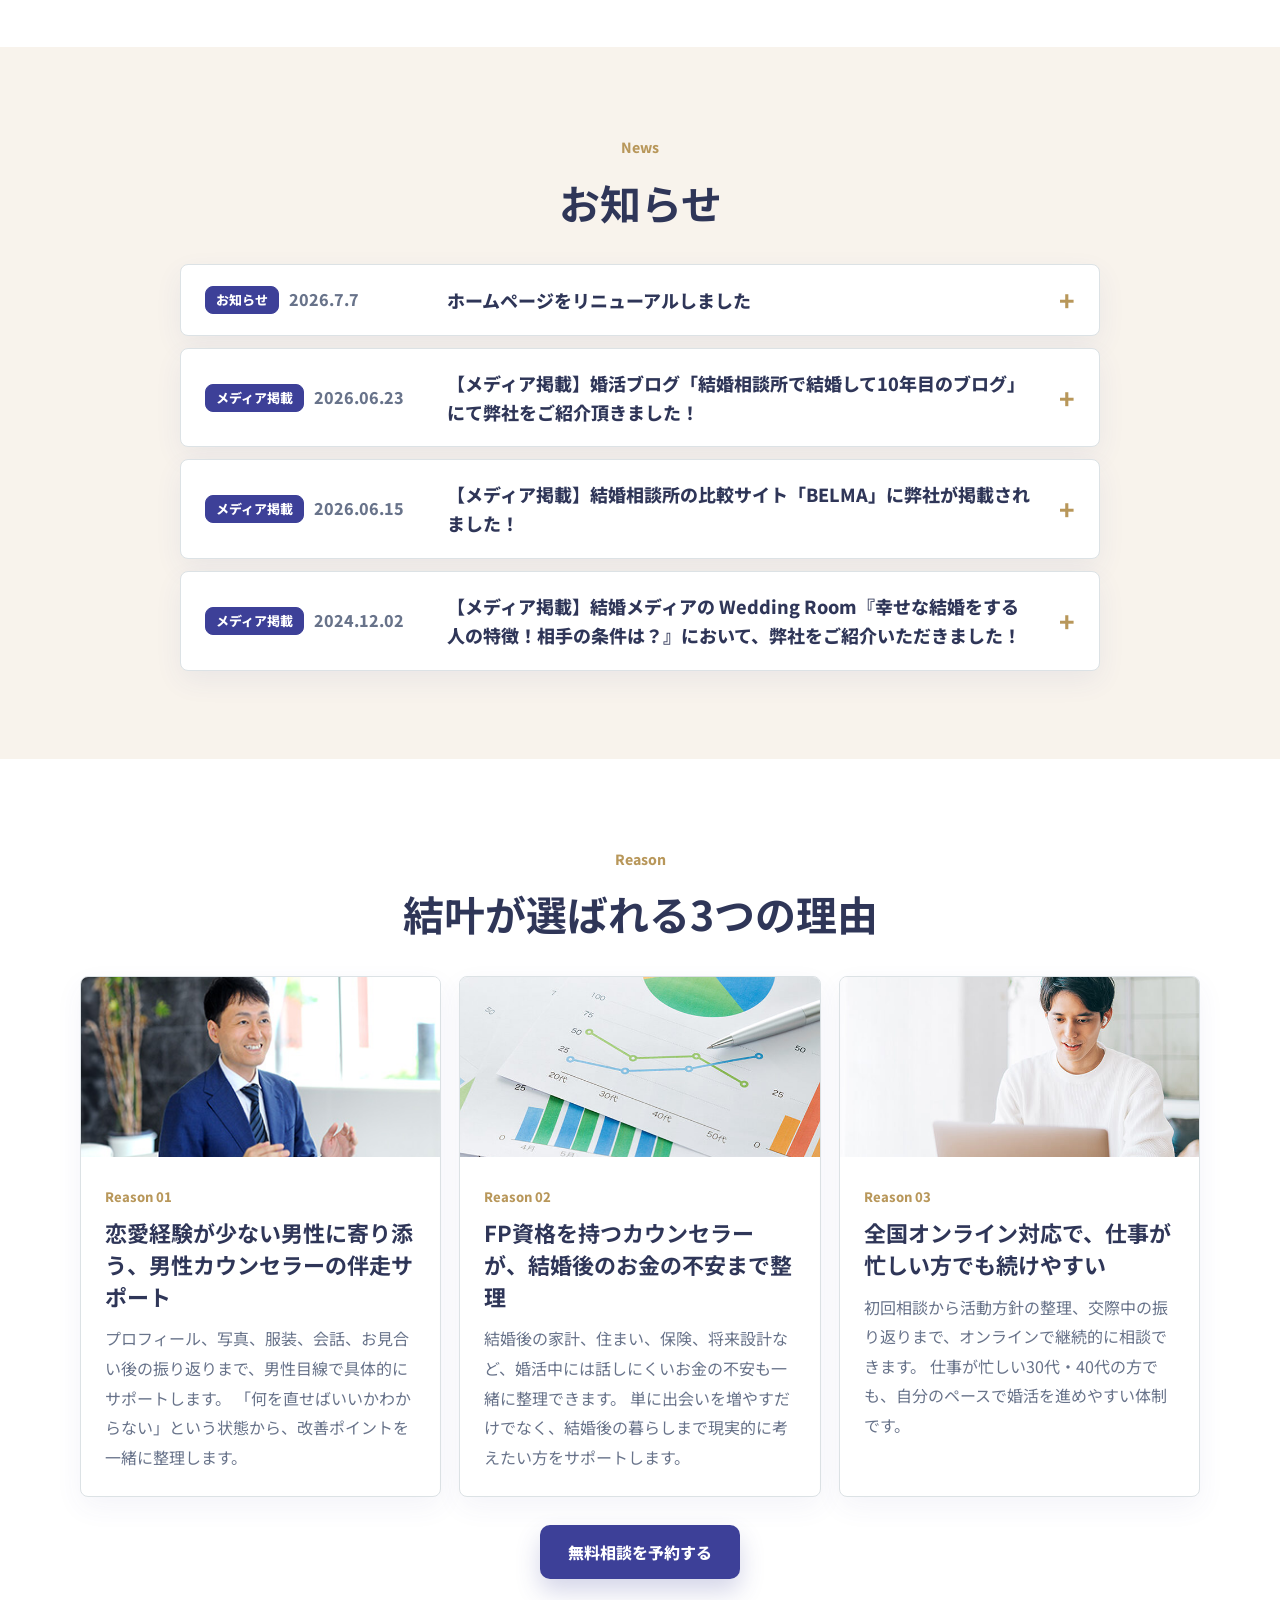
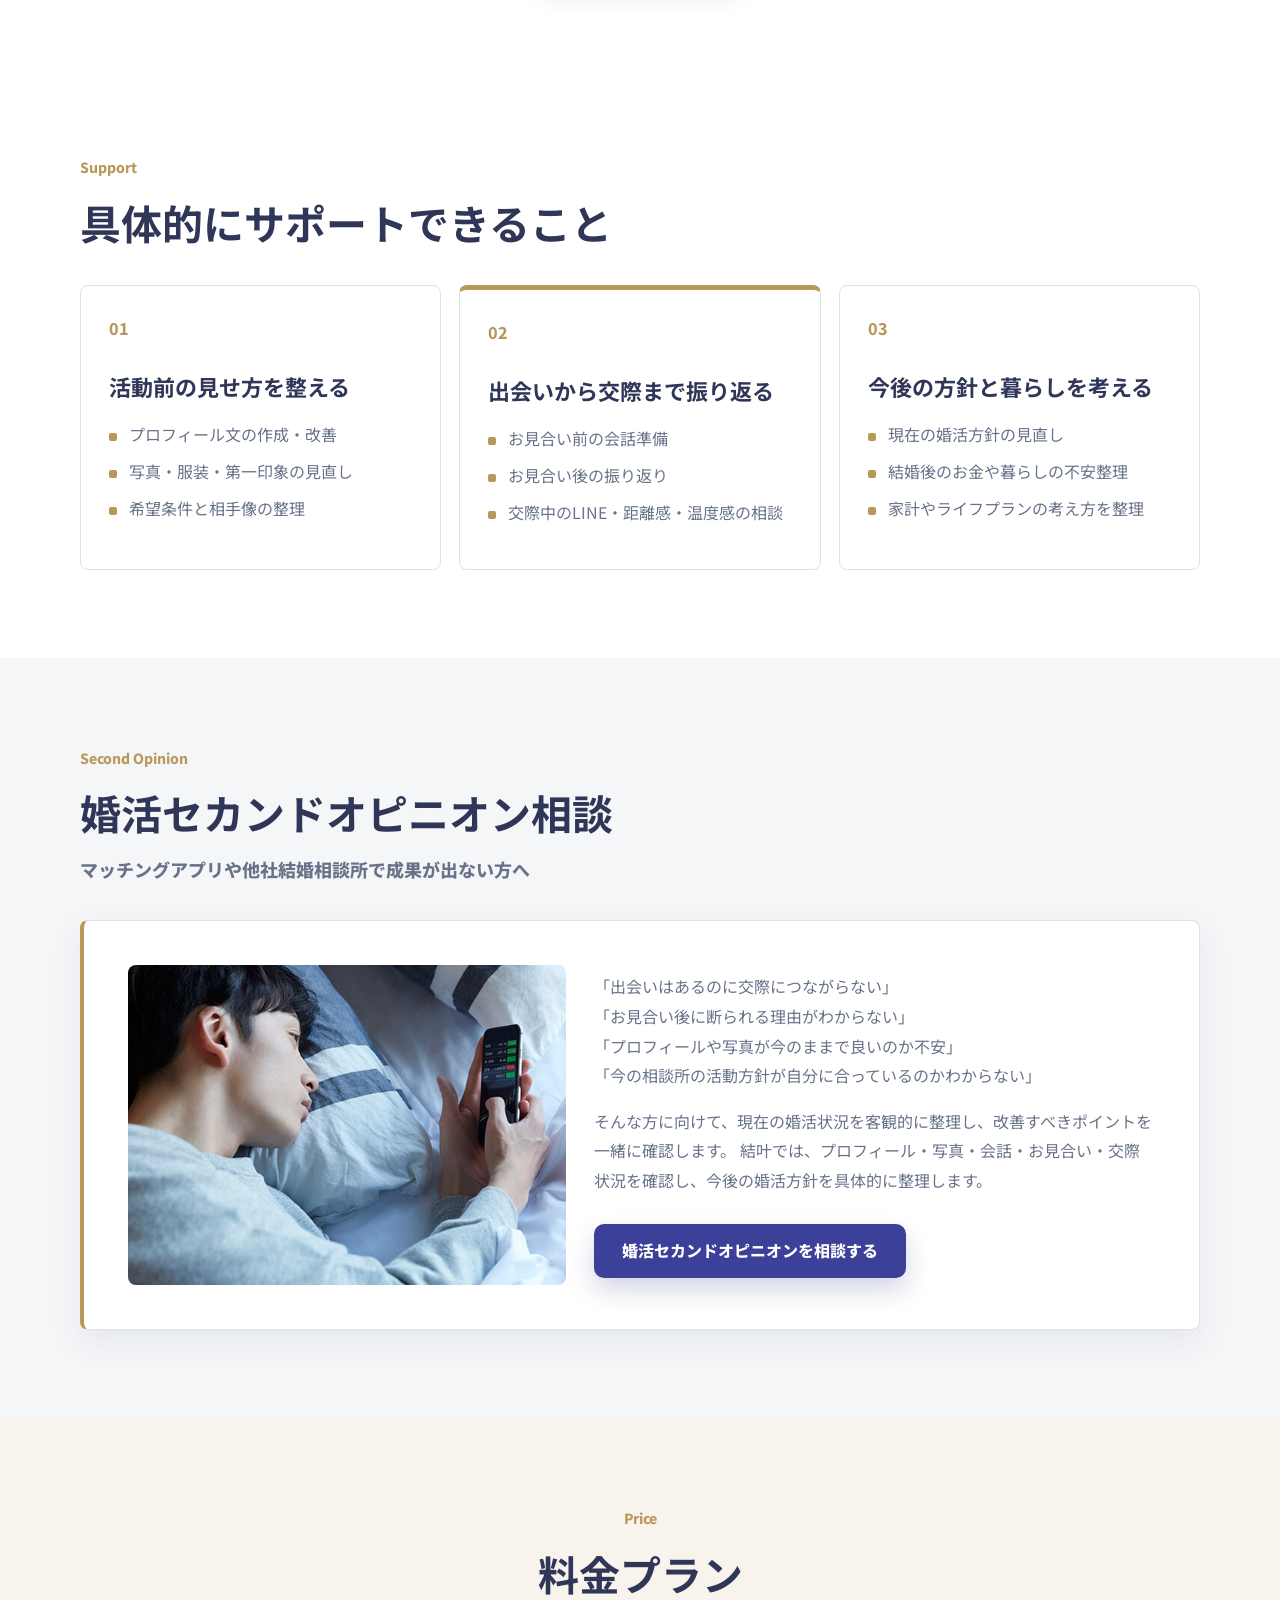
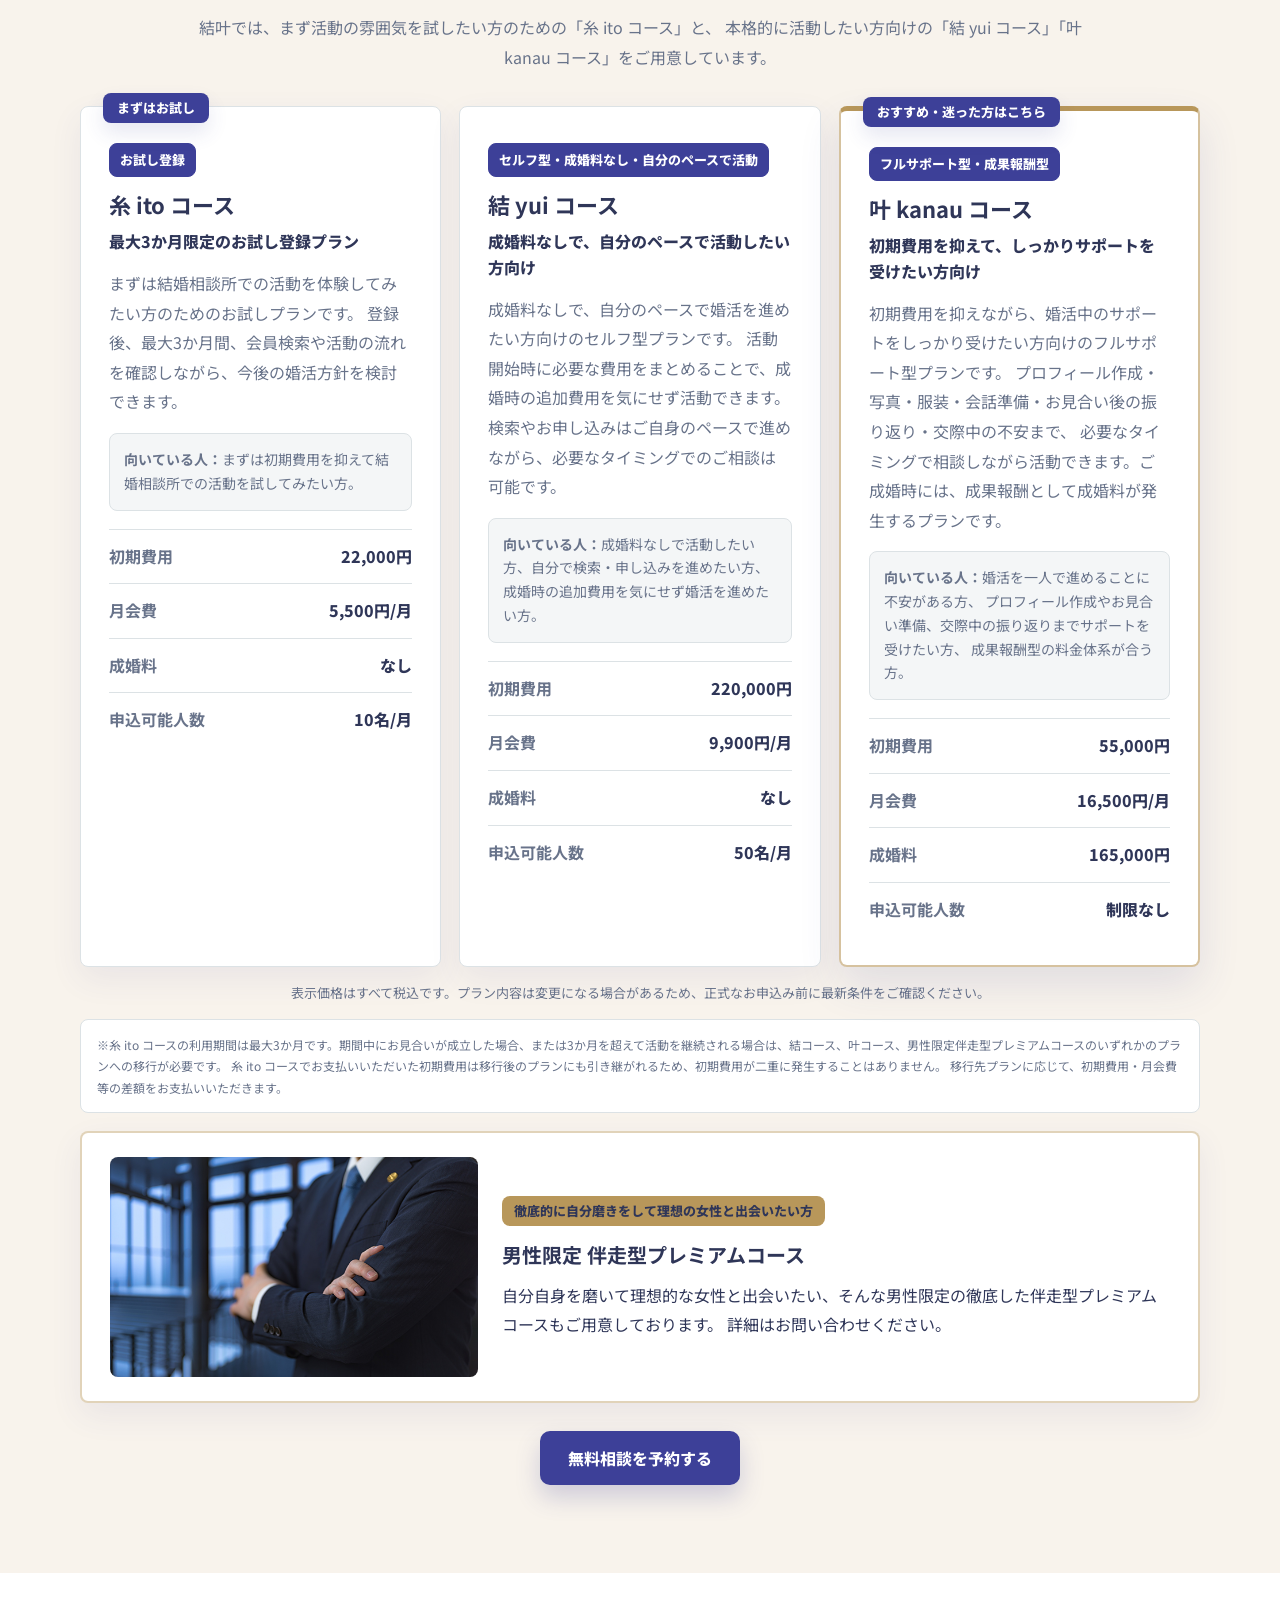
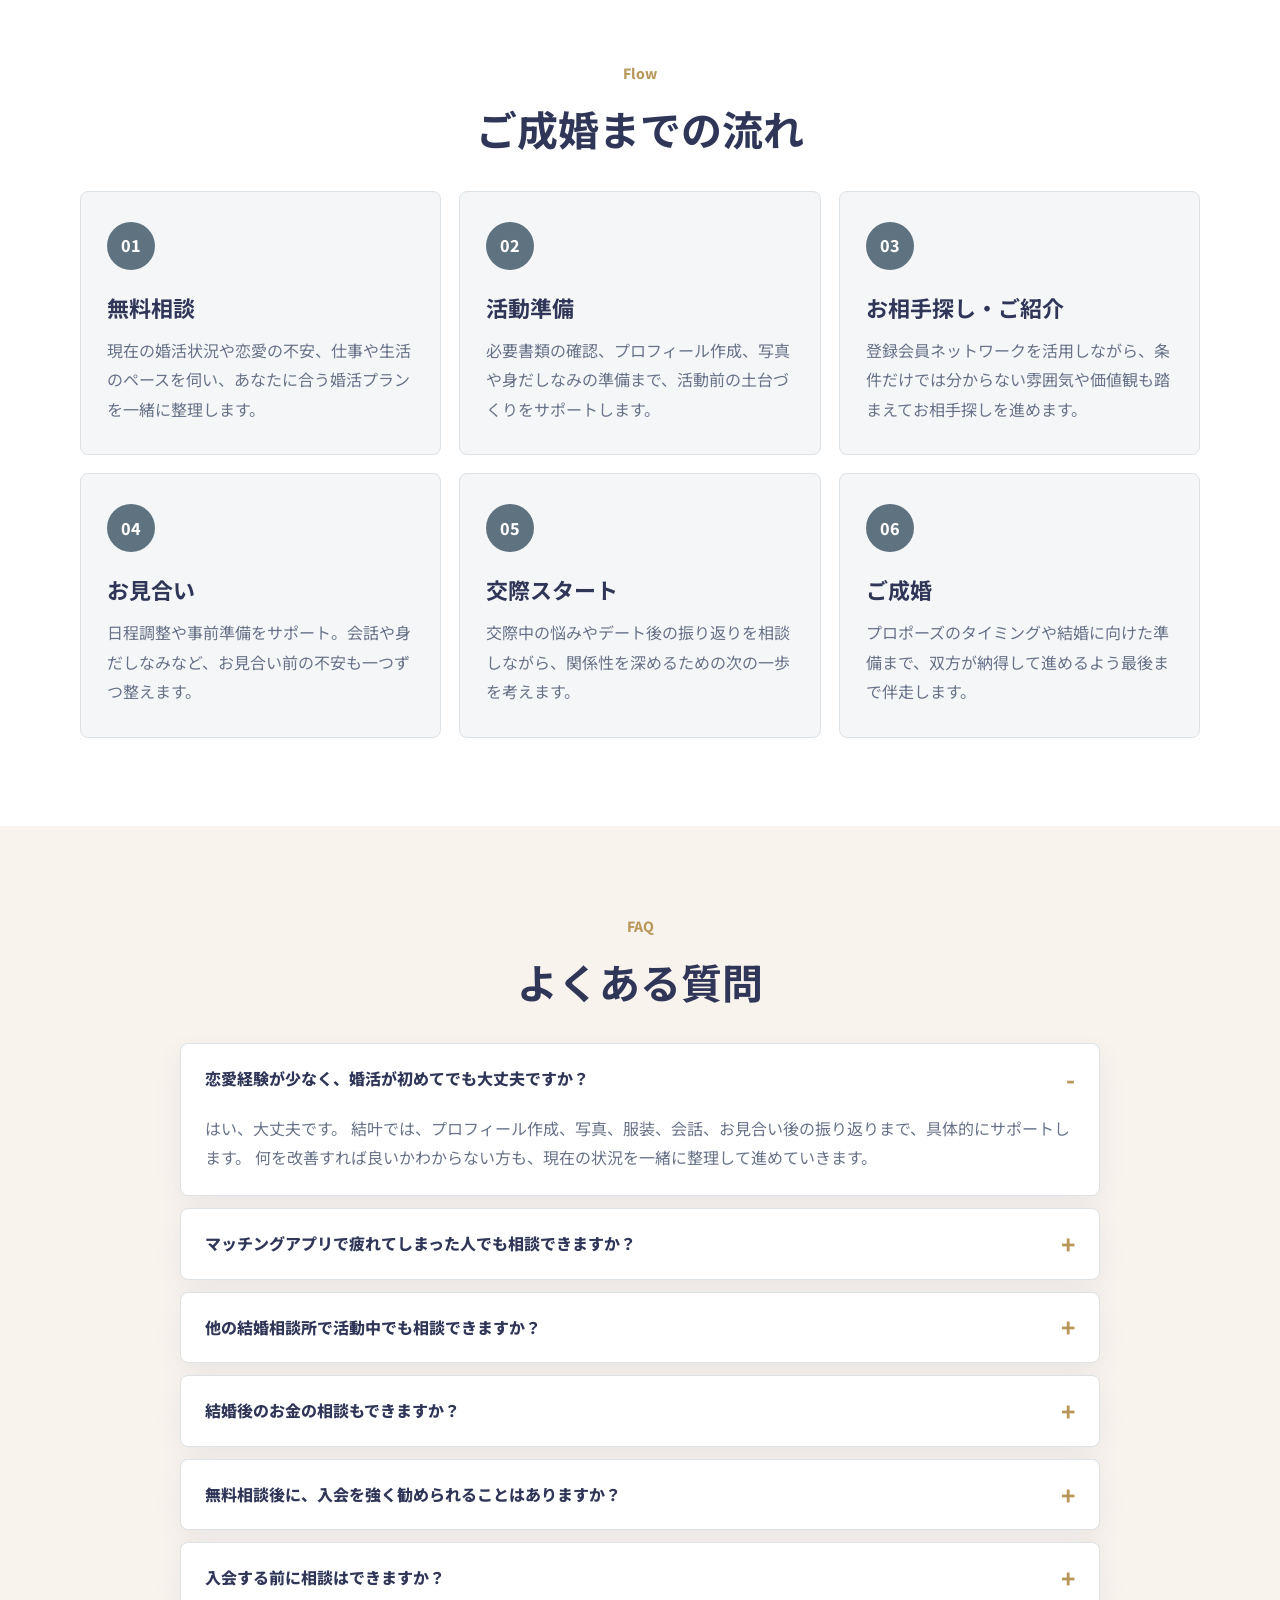
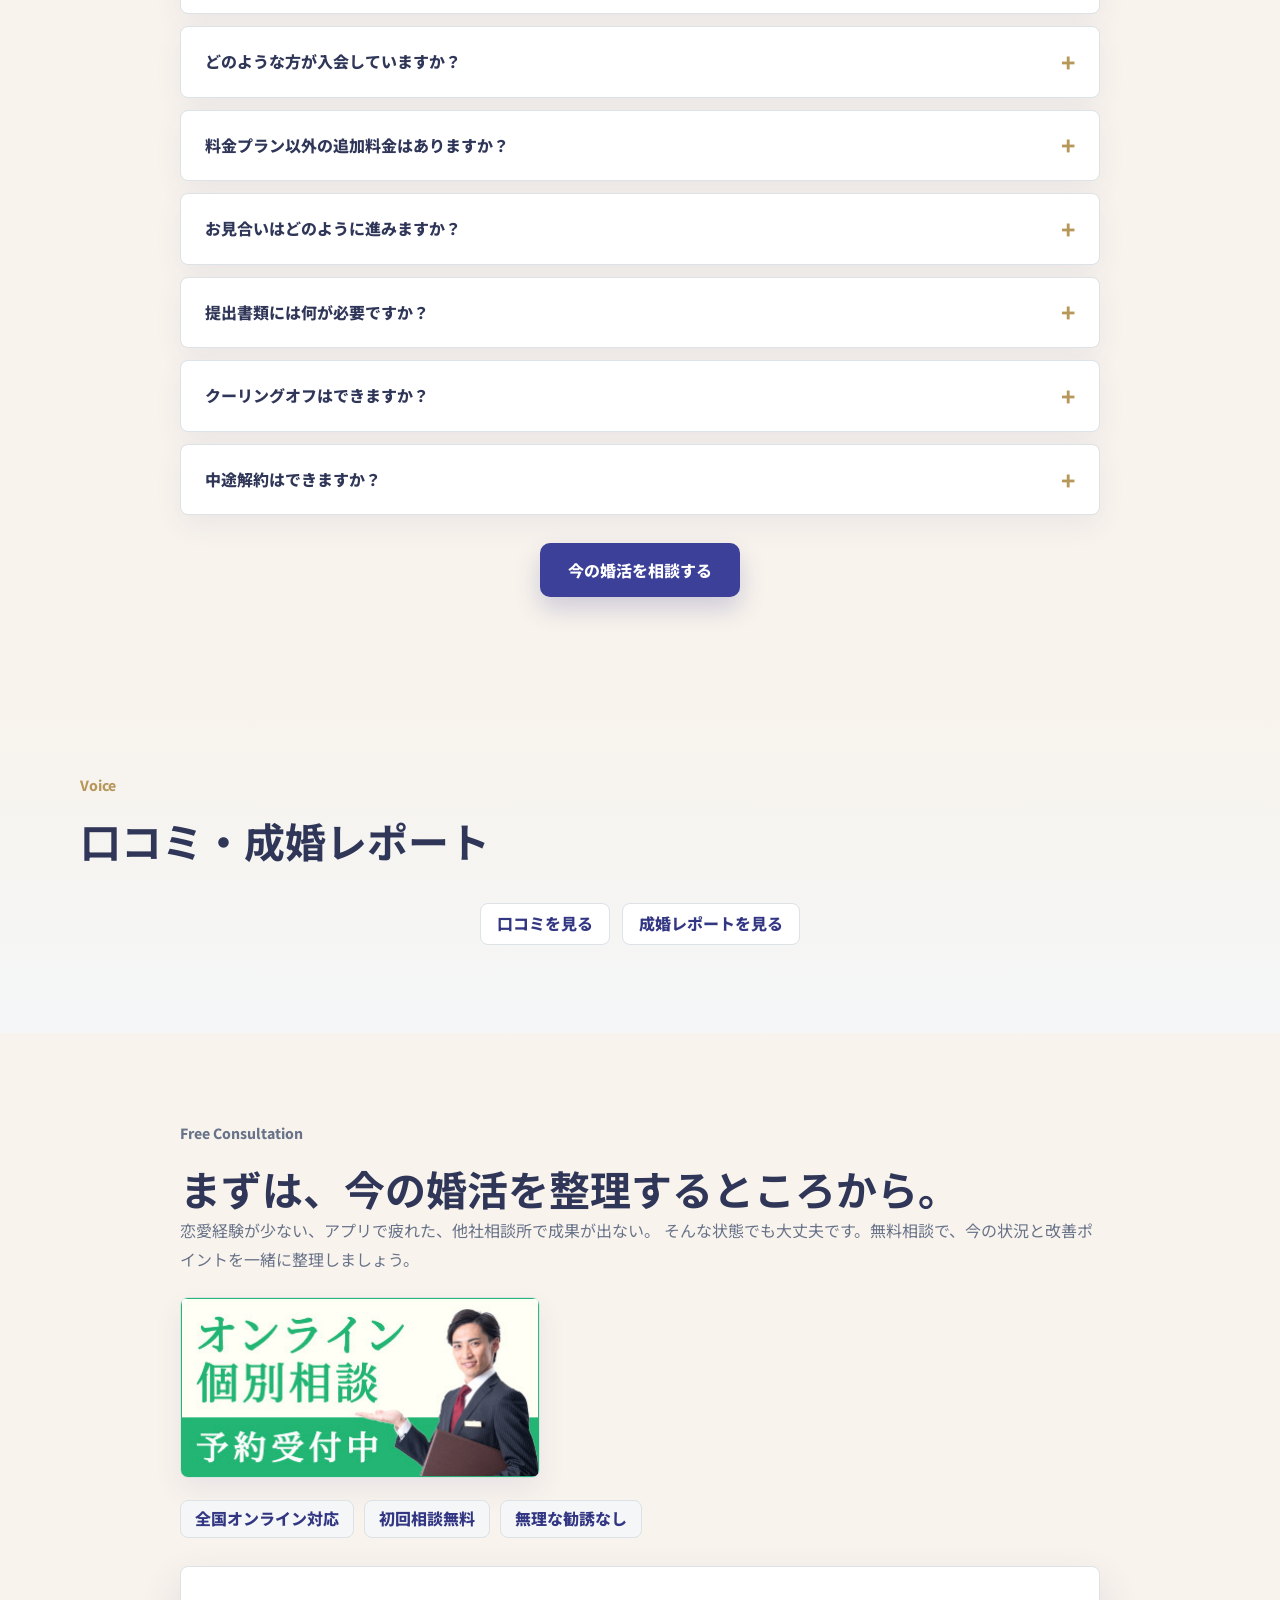
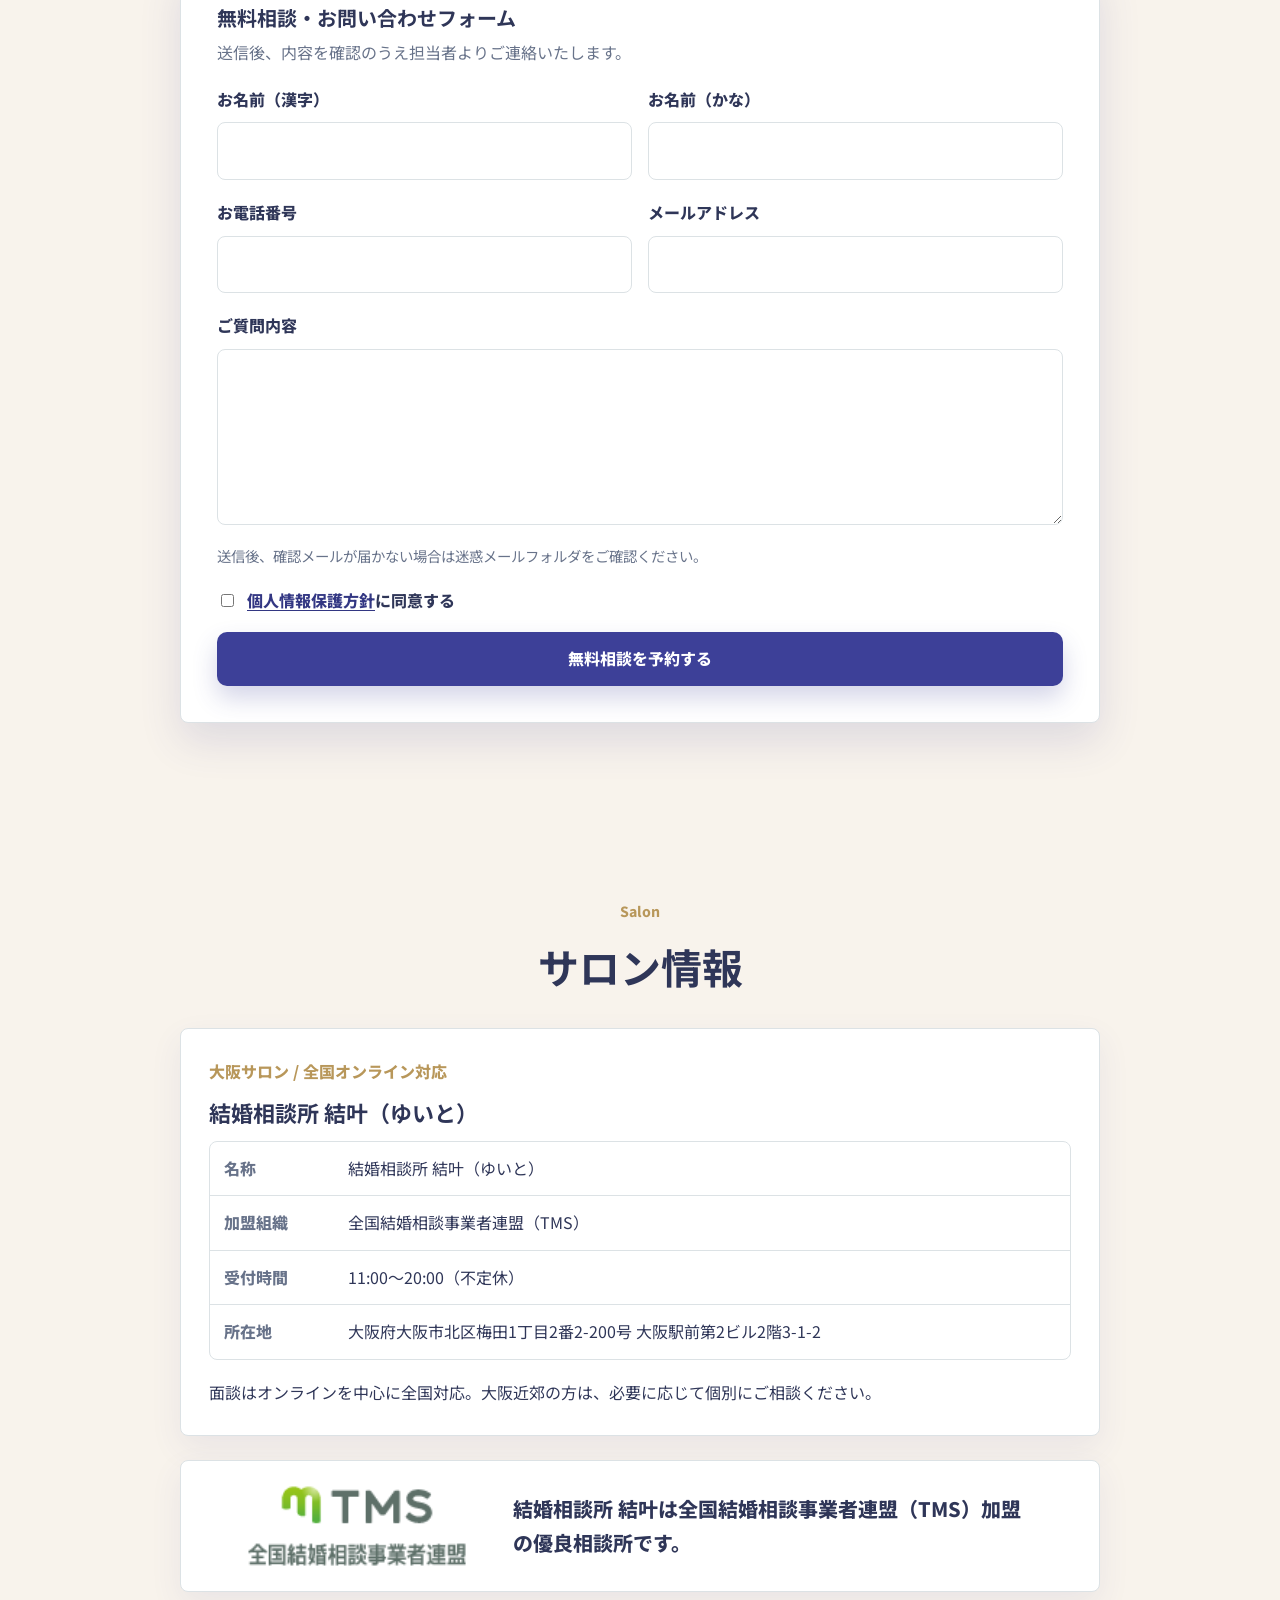
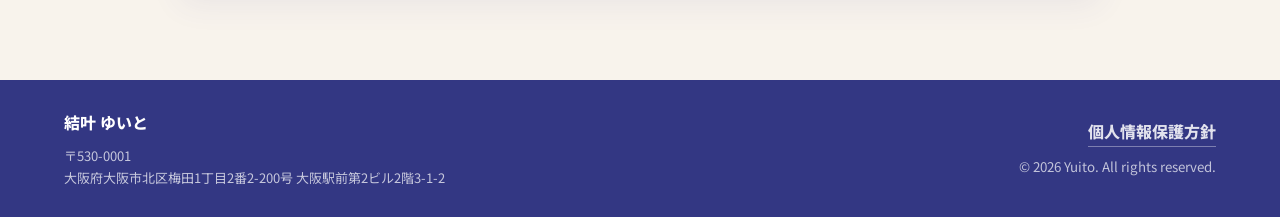
==== commit e48f750e: "Add files via upload" ====
--- a/index.html
+++ b/index.html
@@ -15,7 +15,7 @@
       rel="stylesheet"
     >
     <link rel="icon" href="assets/favicon.png">
-    <link rel="stylesheet" href="styles.css?v=20260711-hero-bg-default">
+    <link rel="stylesheet" href="styles.css?v=20260711-hero-text-strong">
   </head>
   <body>
     <header class="site-header">
@@ -683,6 +683,6 @@
       <span>↑</span>
       <small>PAGE TOP</small>
     </a>
-    <script src="news.js?v=20260711-hero-bg-default"></script>
+    <script src="news.js?v=20260711-hero-text-strong"></script>
   </body>
 </html>
--- a/styles.css
+++ b/styles.css
@@ -134,6 +134,13 @@
   text-shadow: 0 2px 18px rgba(255, 255, 255, 0.95), 0 1px 3px rgba(255, 255, 255, 0.85);
 }
 
+.hero-copy .eyebrow {
+  color: #1f2f3a;
+  font-size: 15px;
+  font-weight: 900;
+  text-shadow: 0 2px 14px rgba(255, 255, 255, 0.95), 0 1px 4px rgba(255, 255, 255, 0.9);
+}
+
 .eyebrow {
   margin: 0 0 14px;
   color: var(--gold);
@@ -176,6 +183,12 @@
   margin-right: auto;
   color: var(--muted);
   font-size: 18px;
+}
+
+.hero-copy .lead {
+  color: #2f3658;
+  font-weight: 700;
+  text-shadow: 0 2px 16px rgba(255, 255, 255, 0.96), 0 1px 4px rgba(255, 255, 255, 0.92);
 }
 
 .hero-actions {
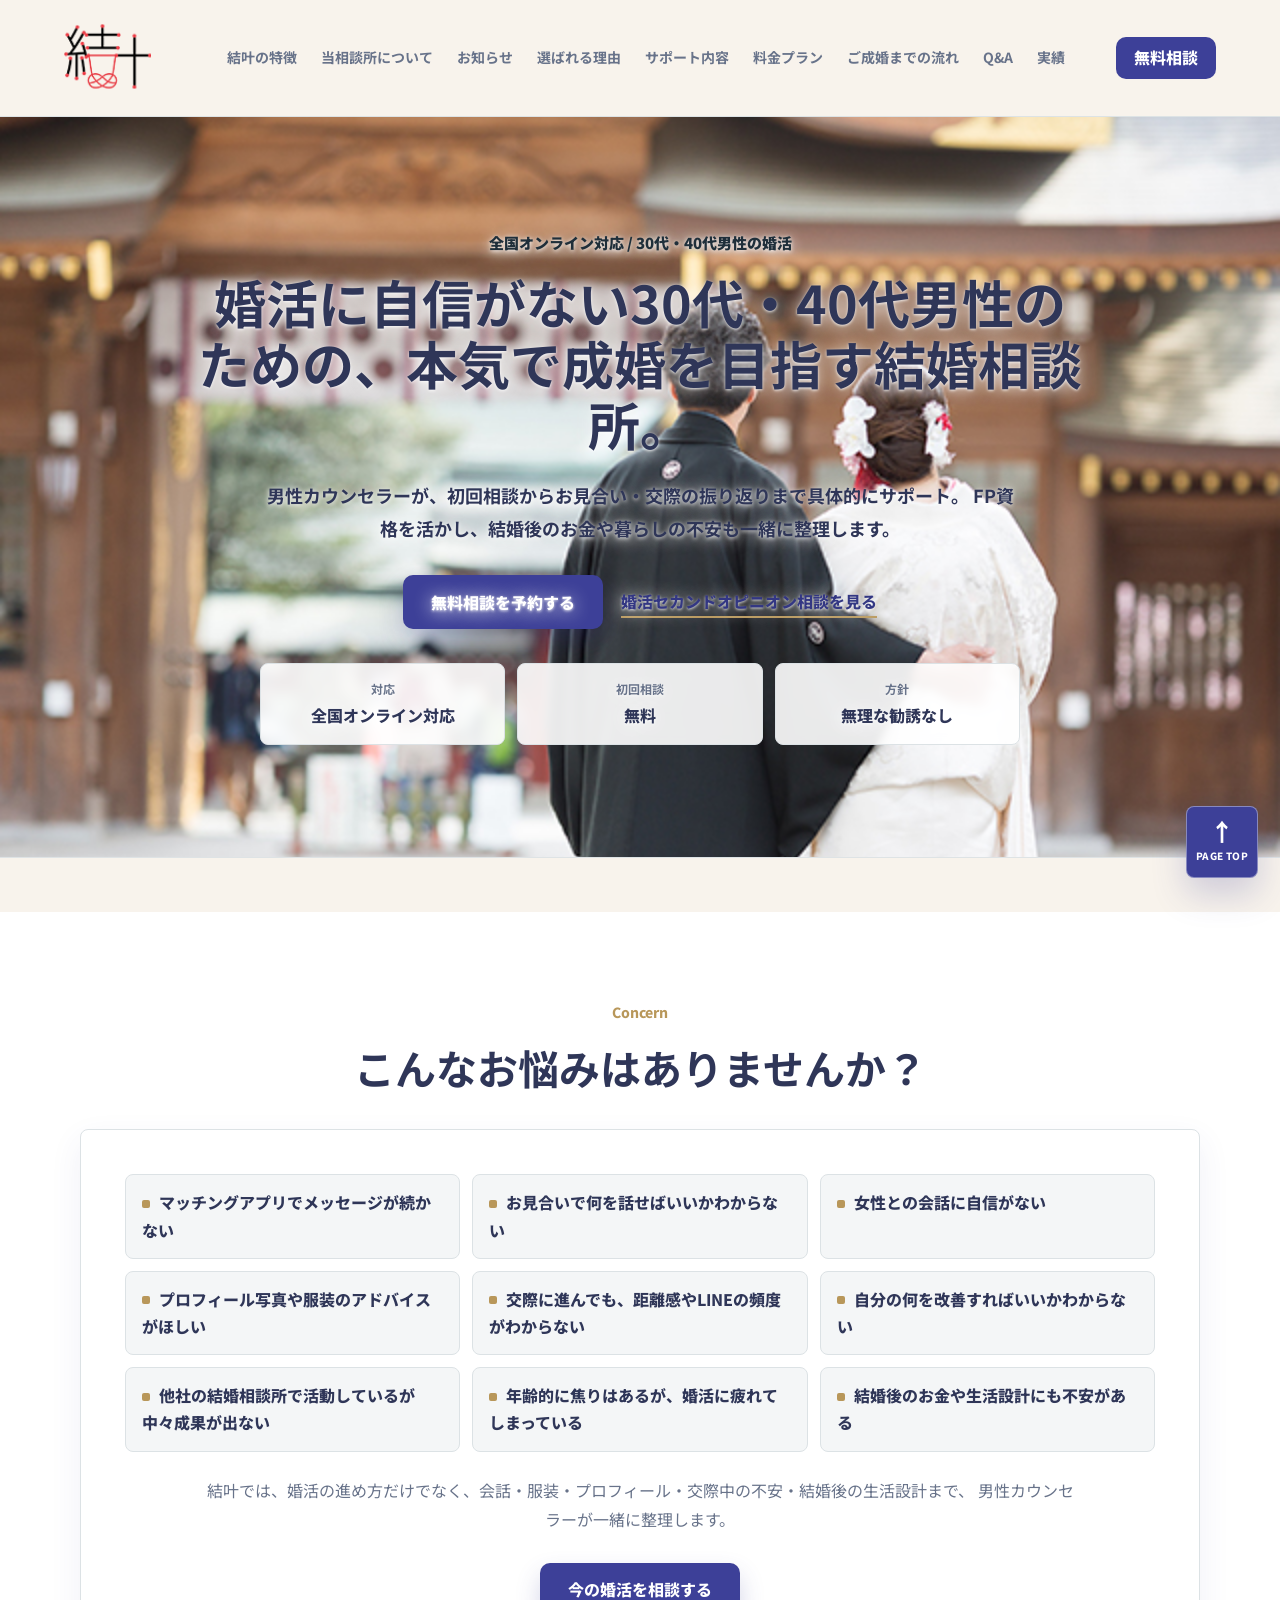
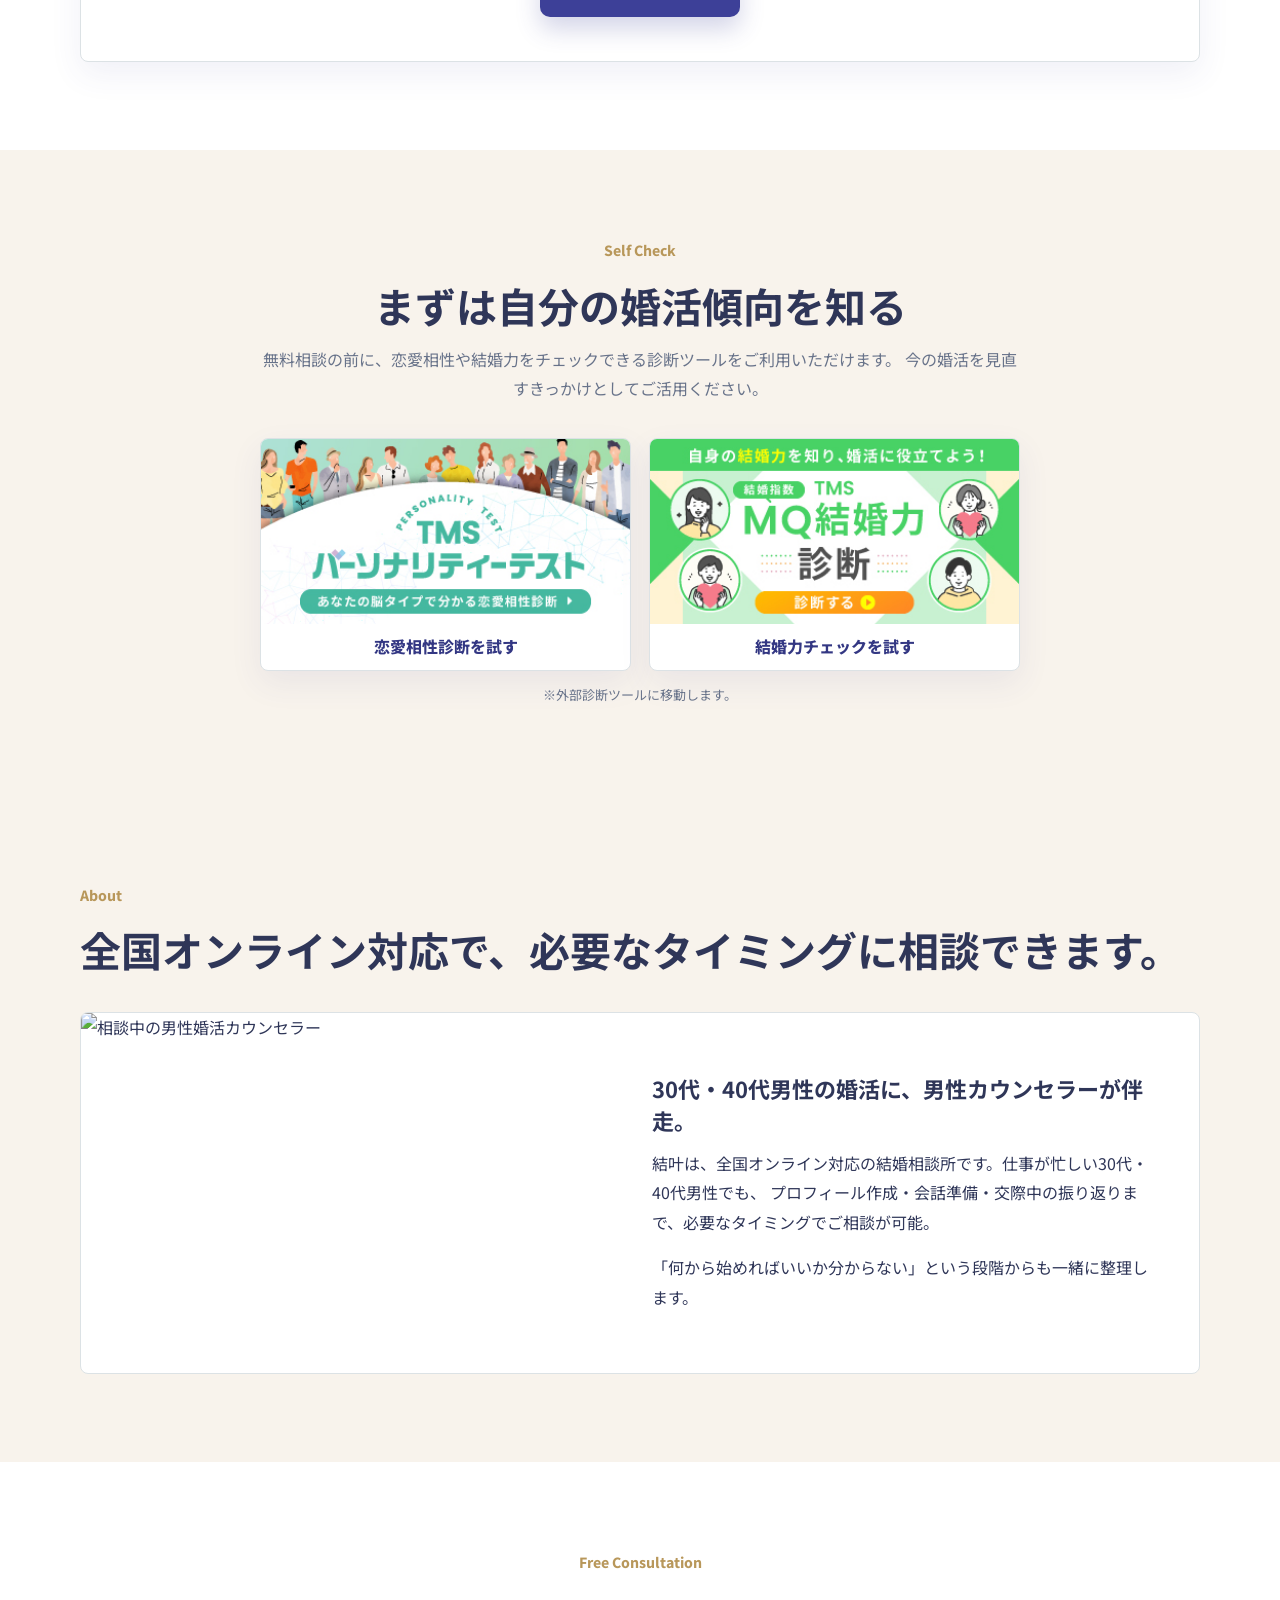
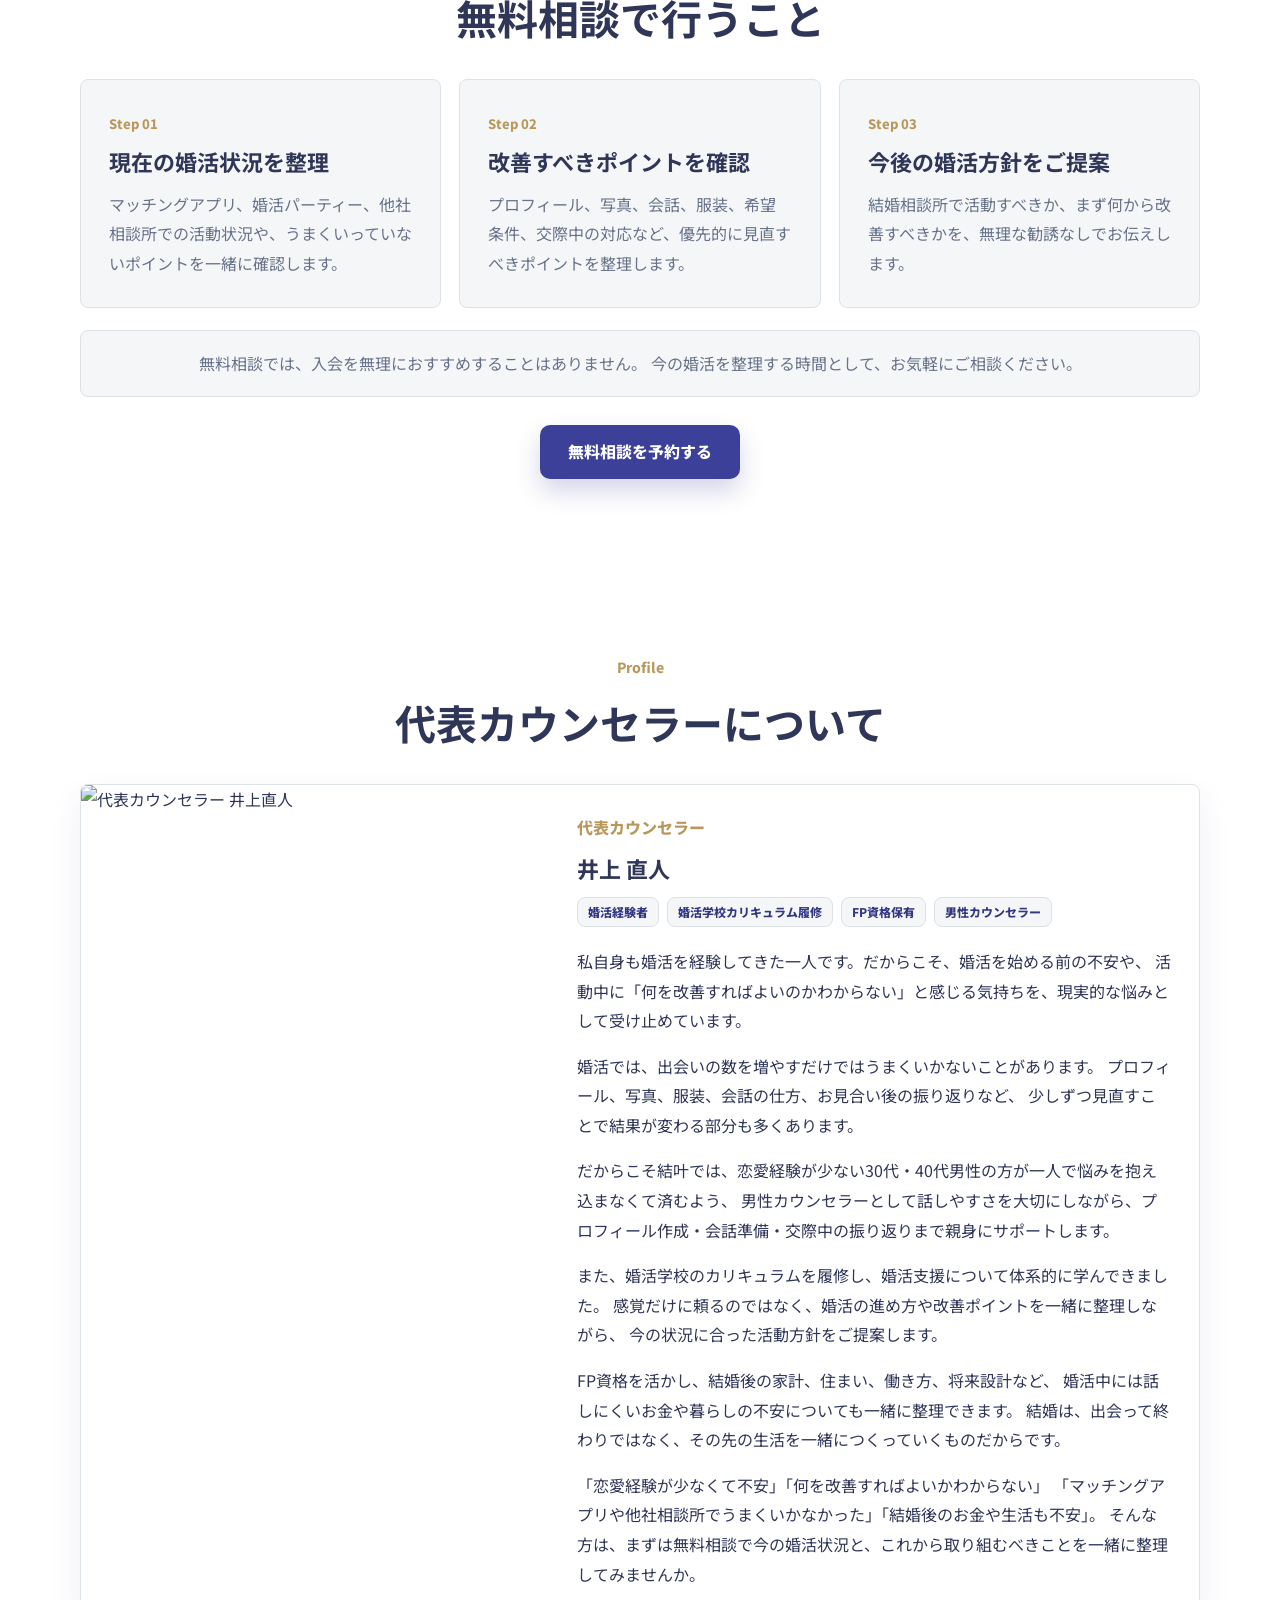
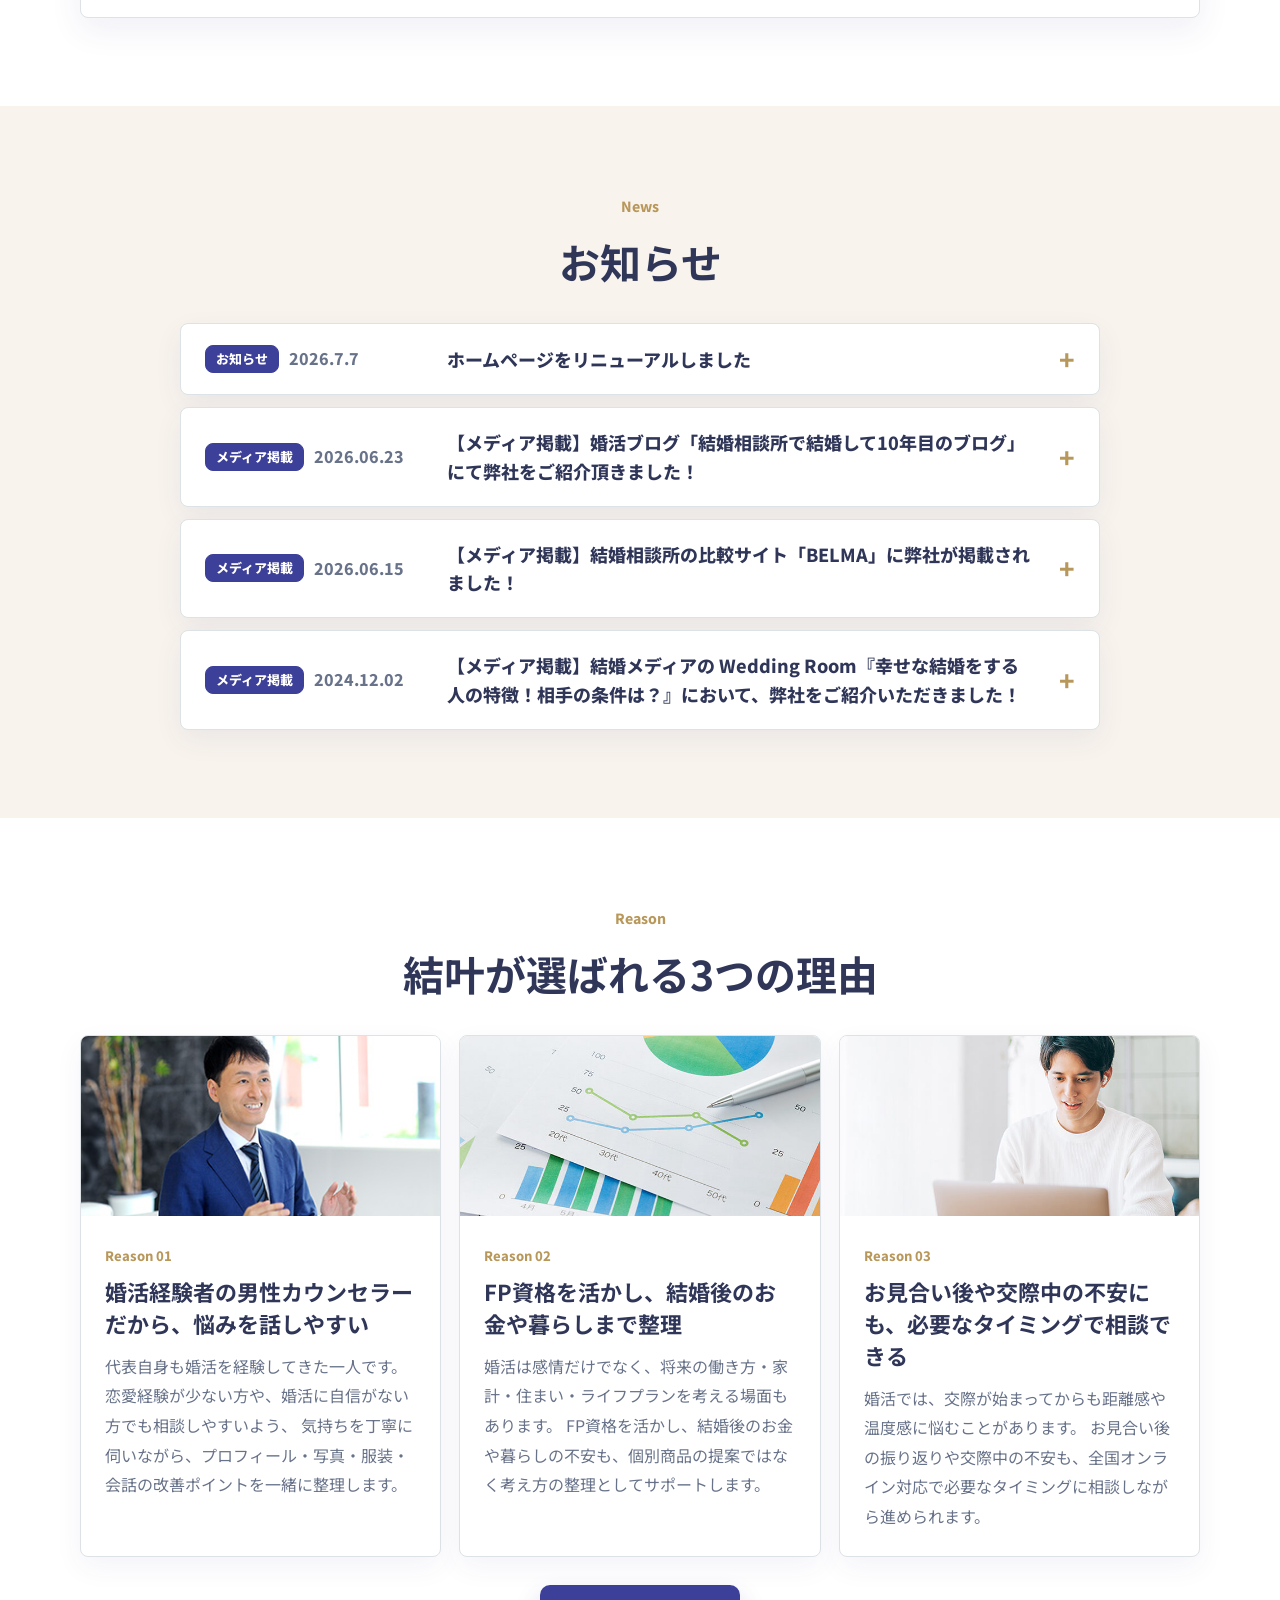
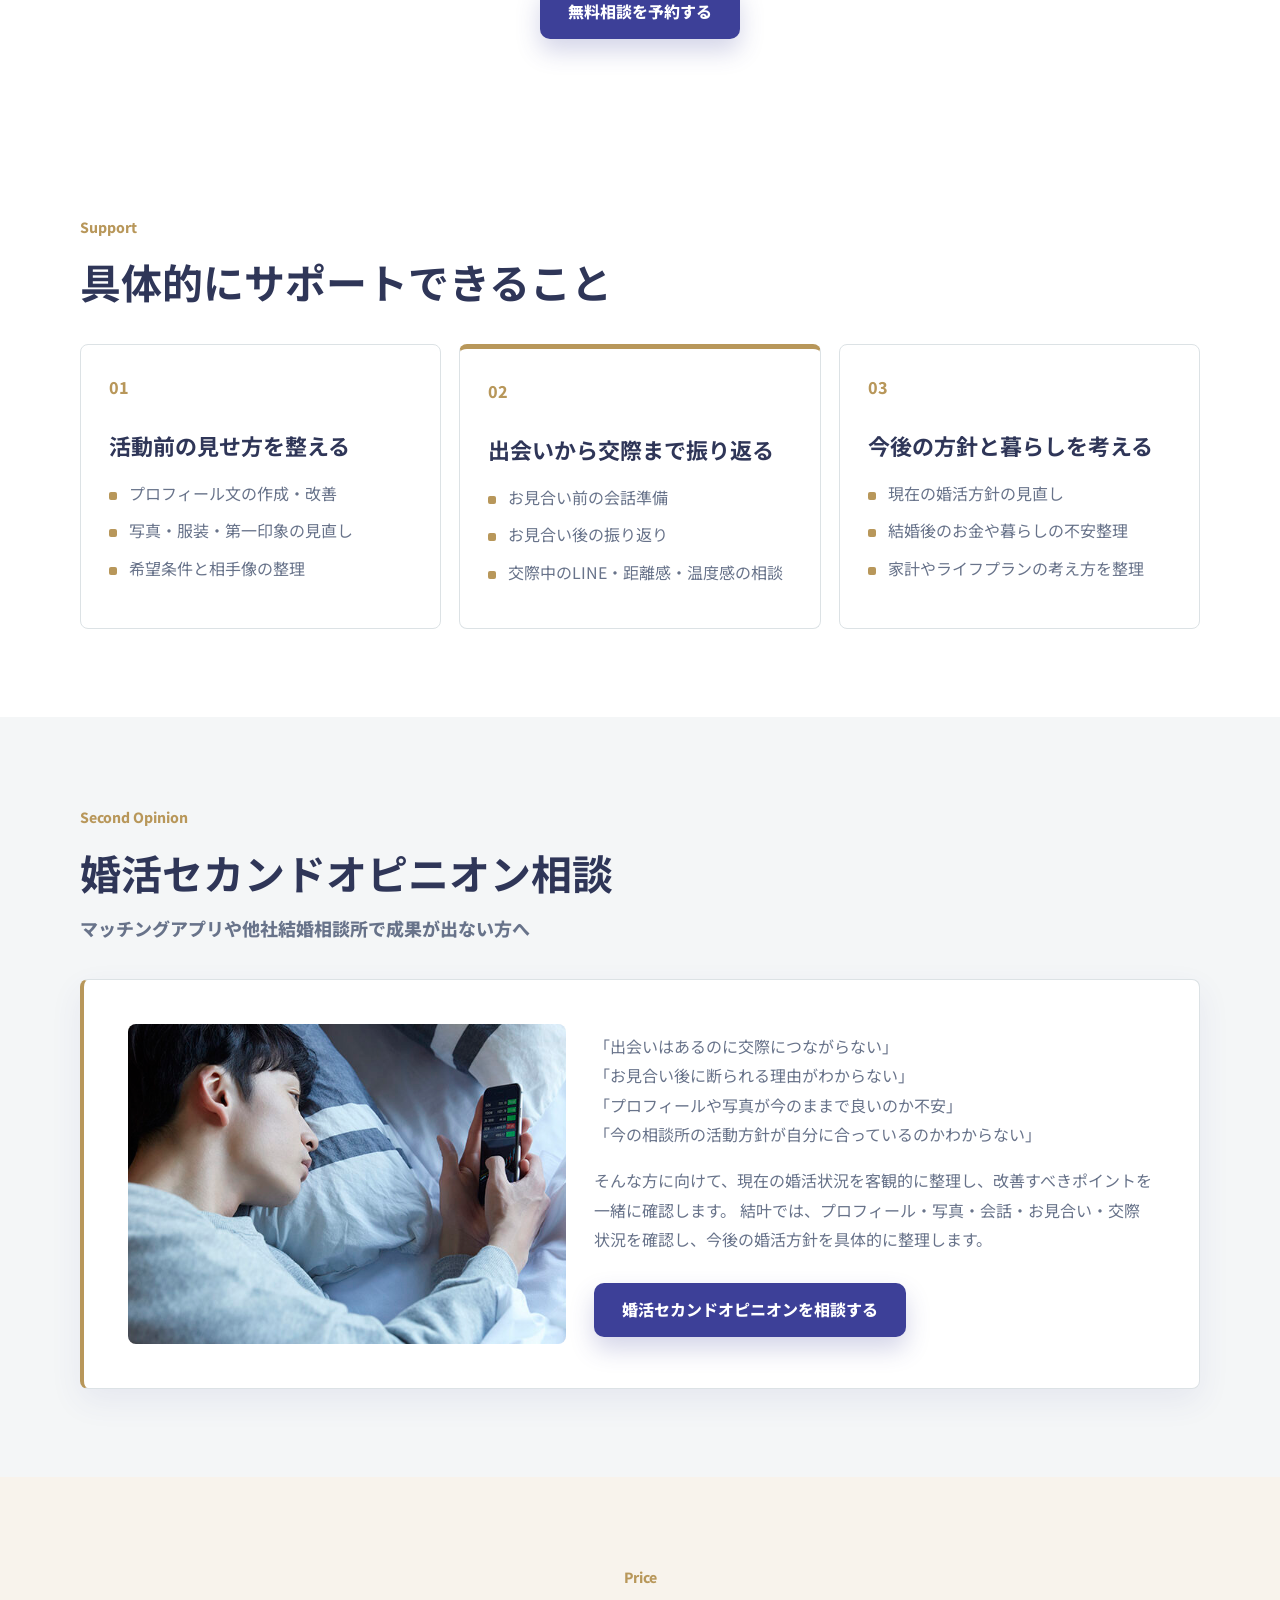
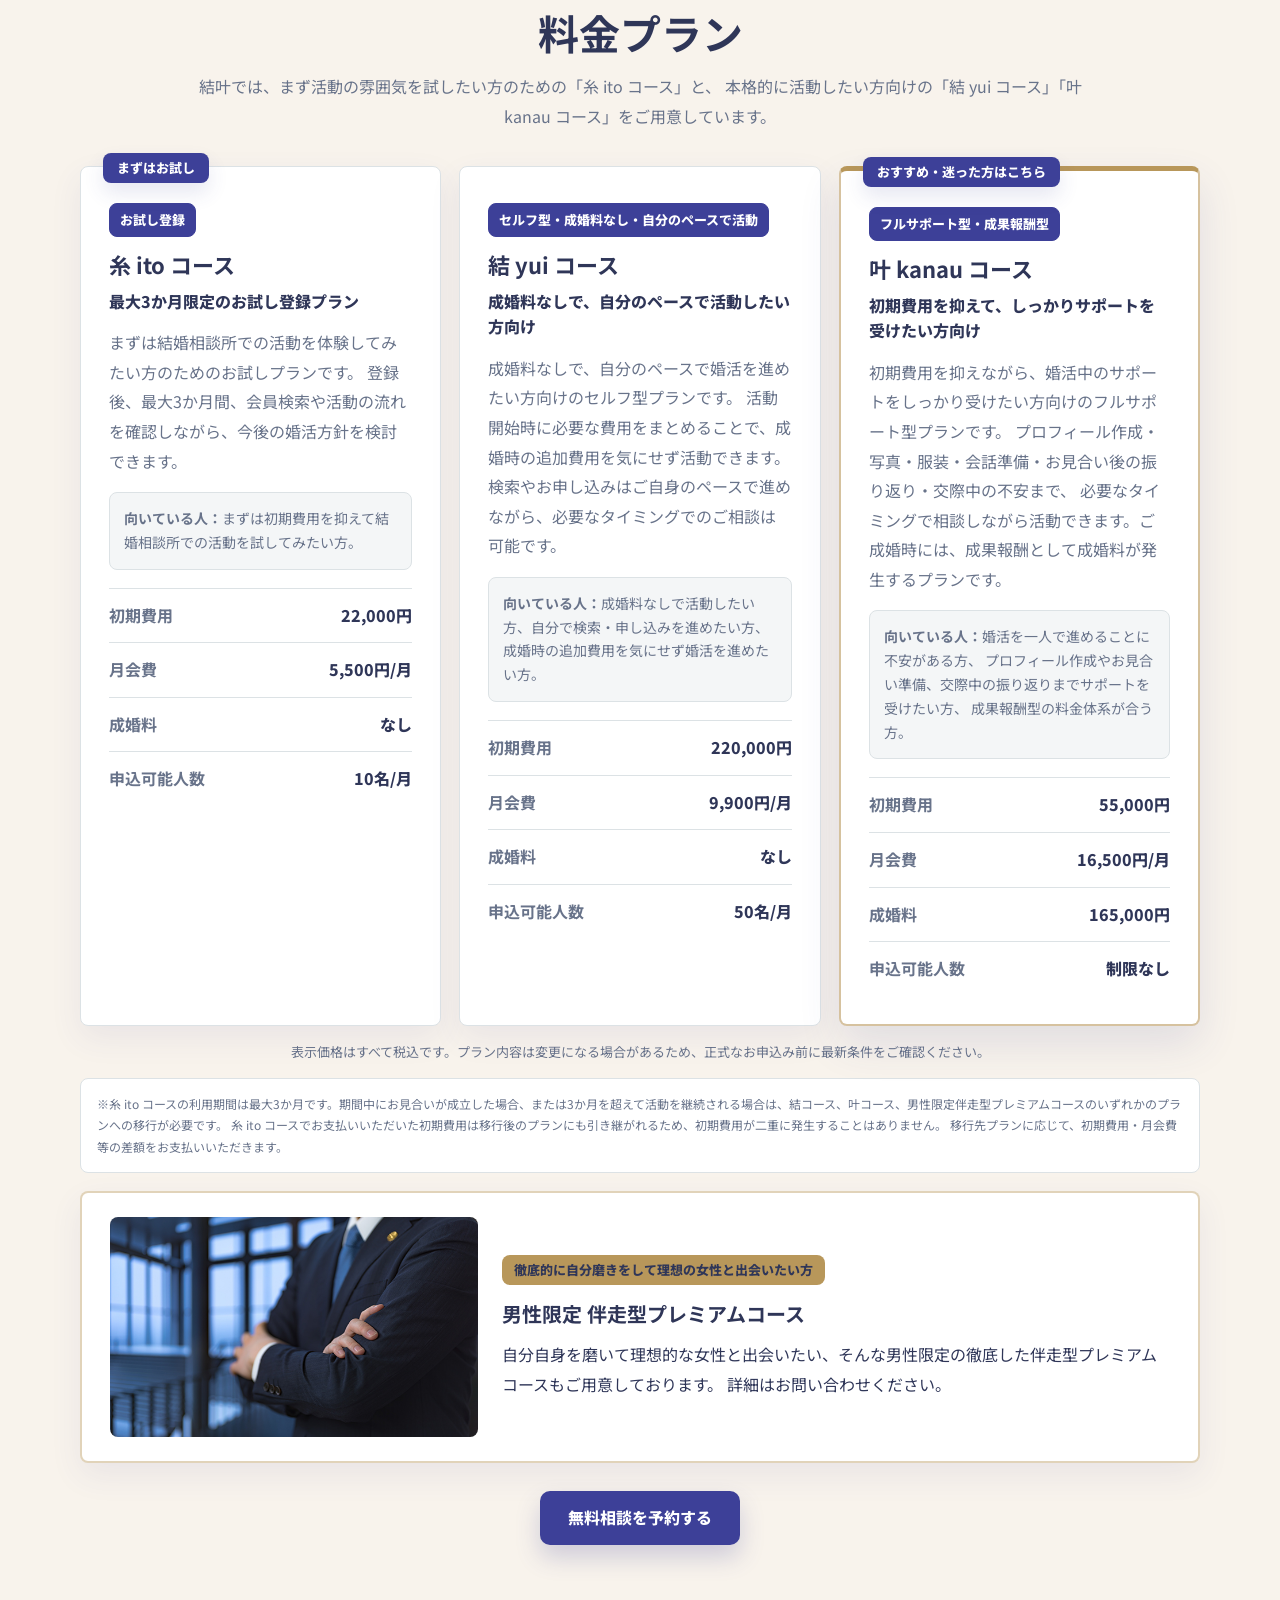
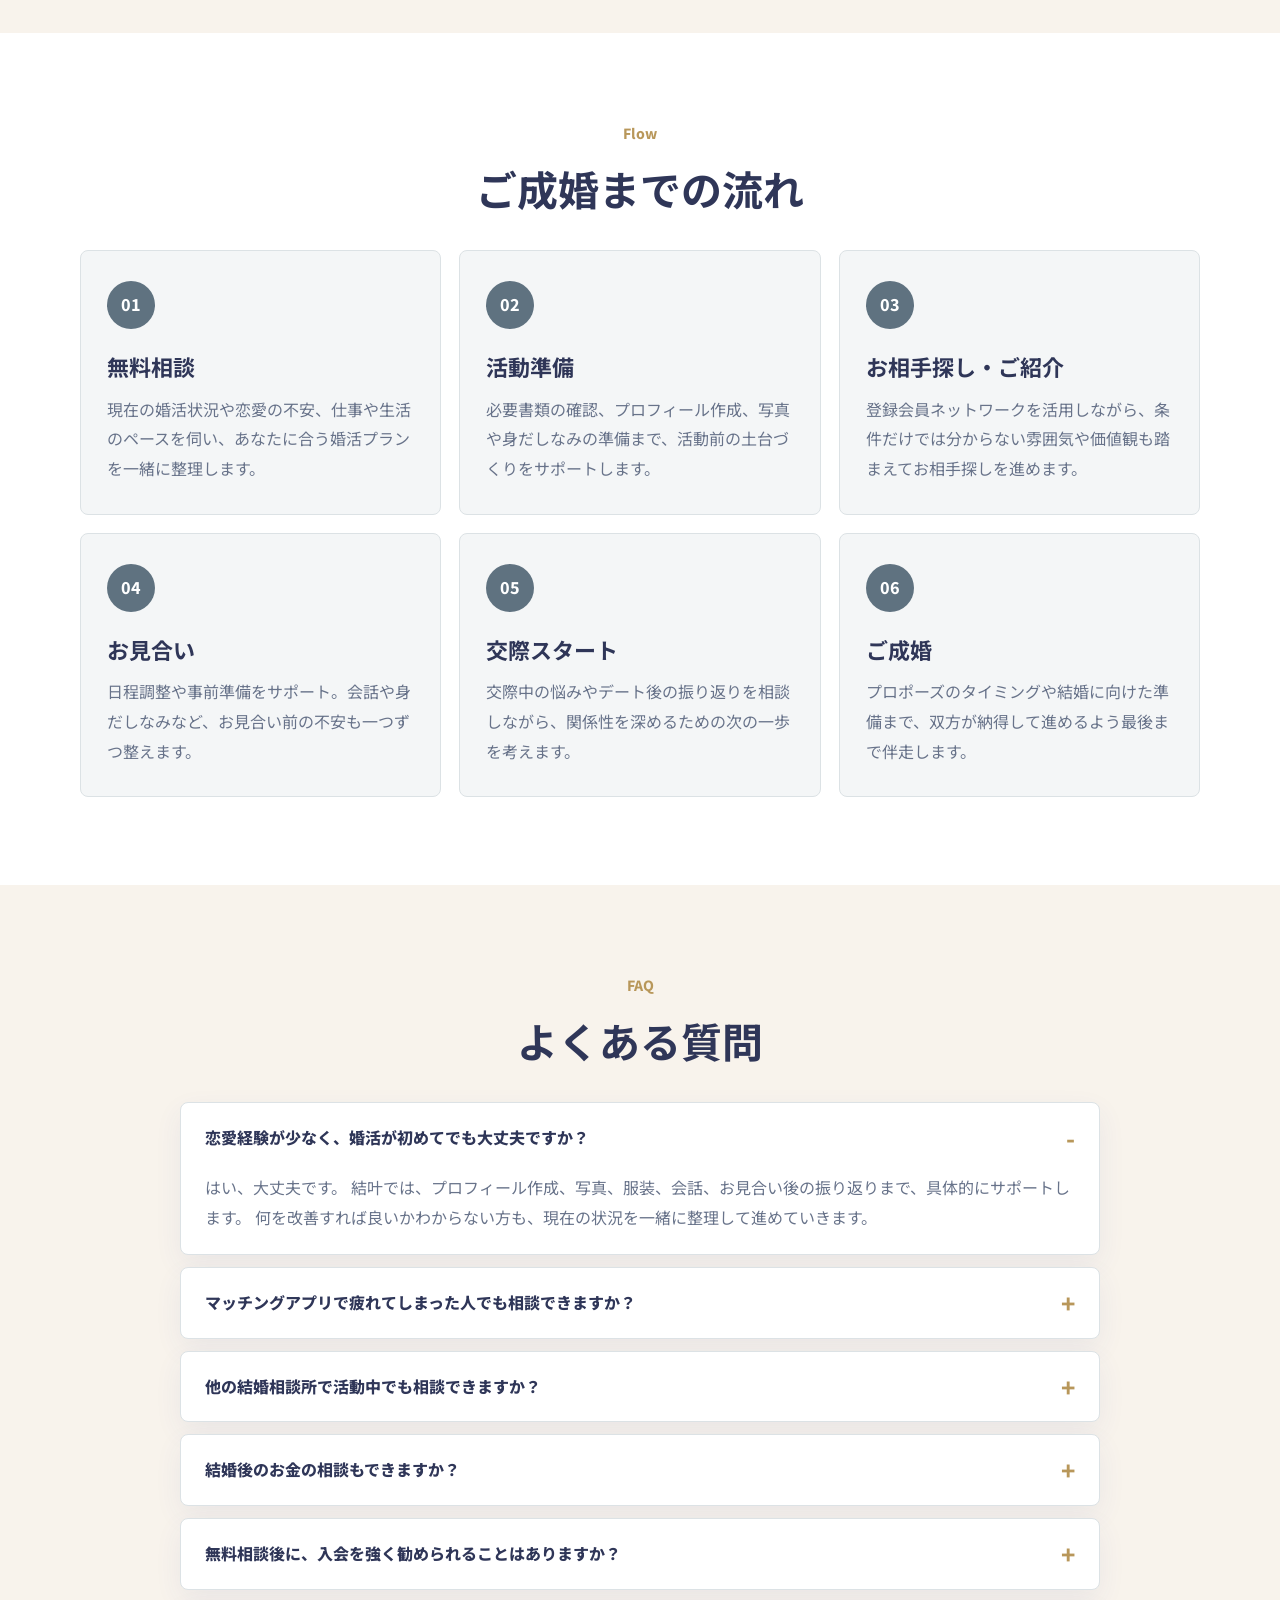
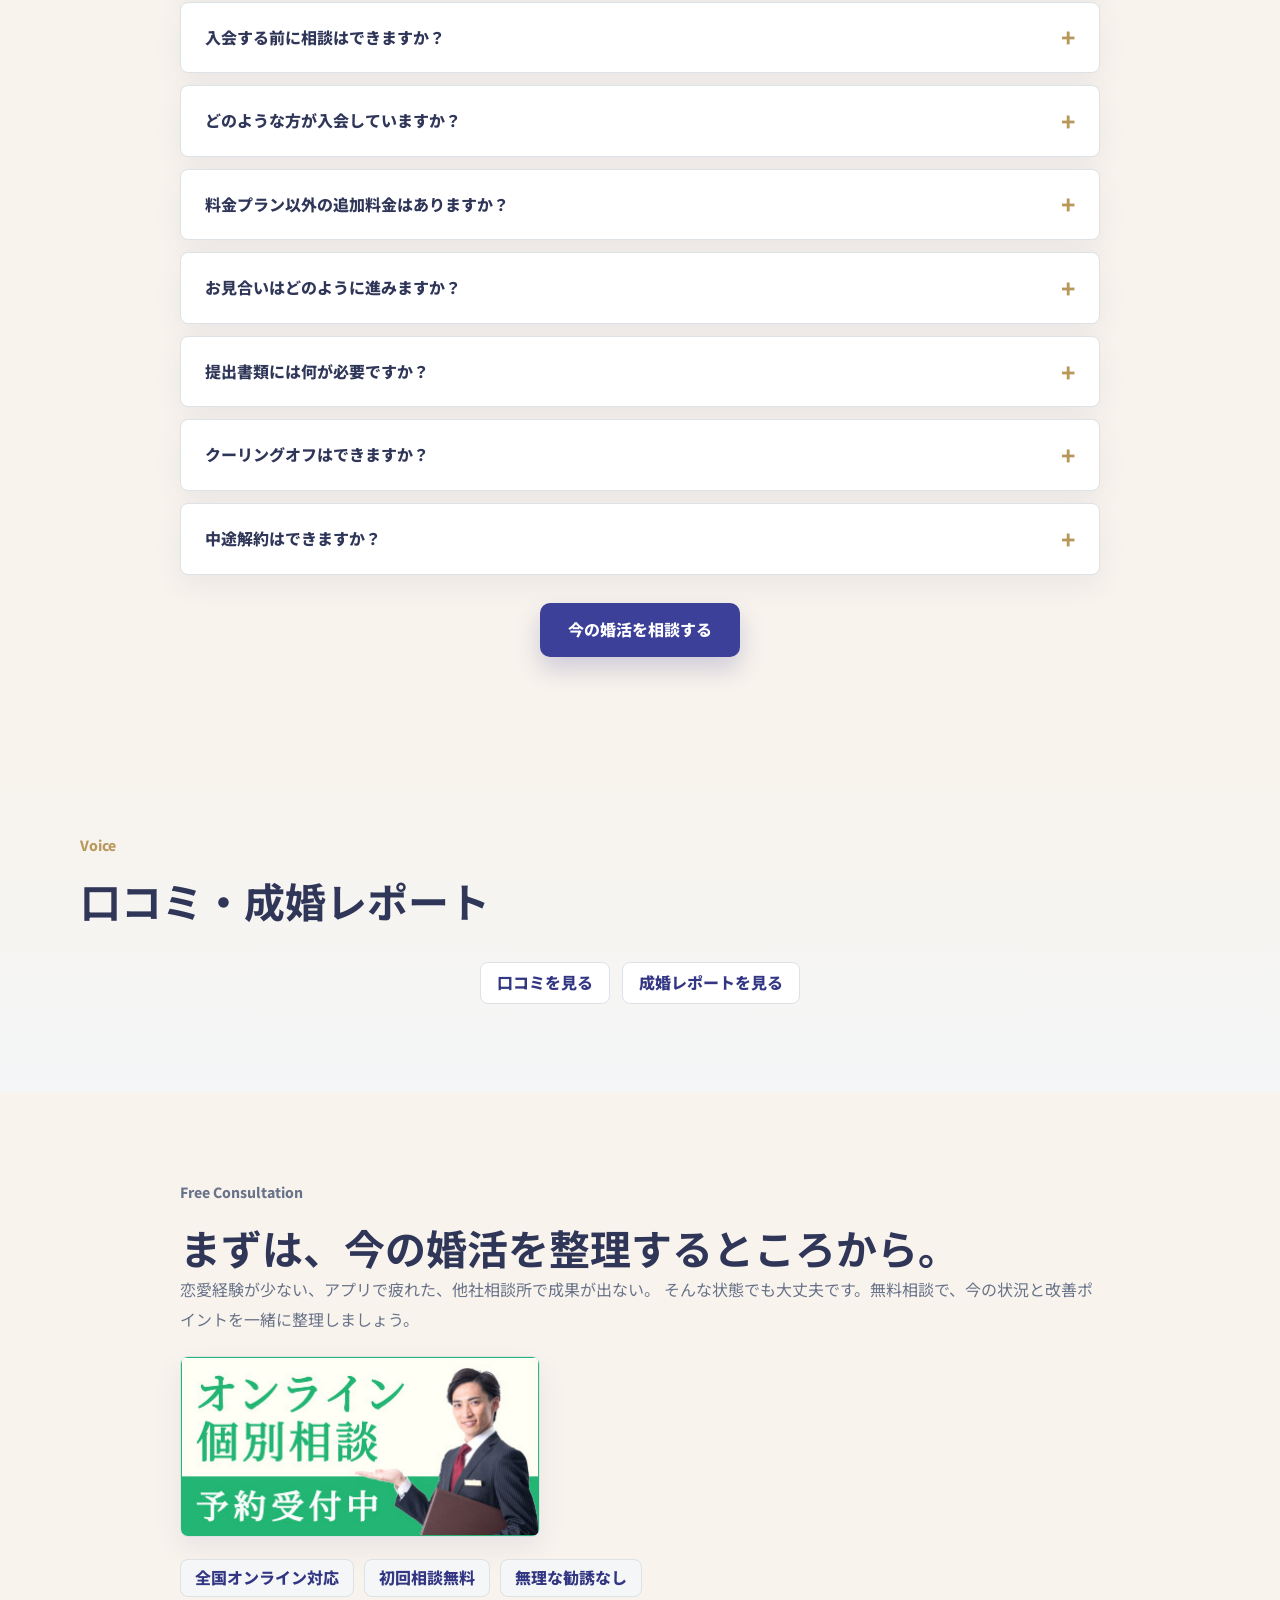
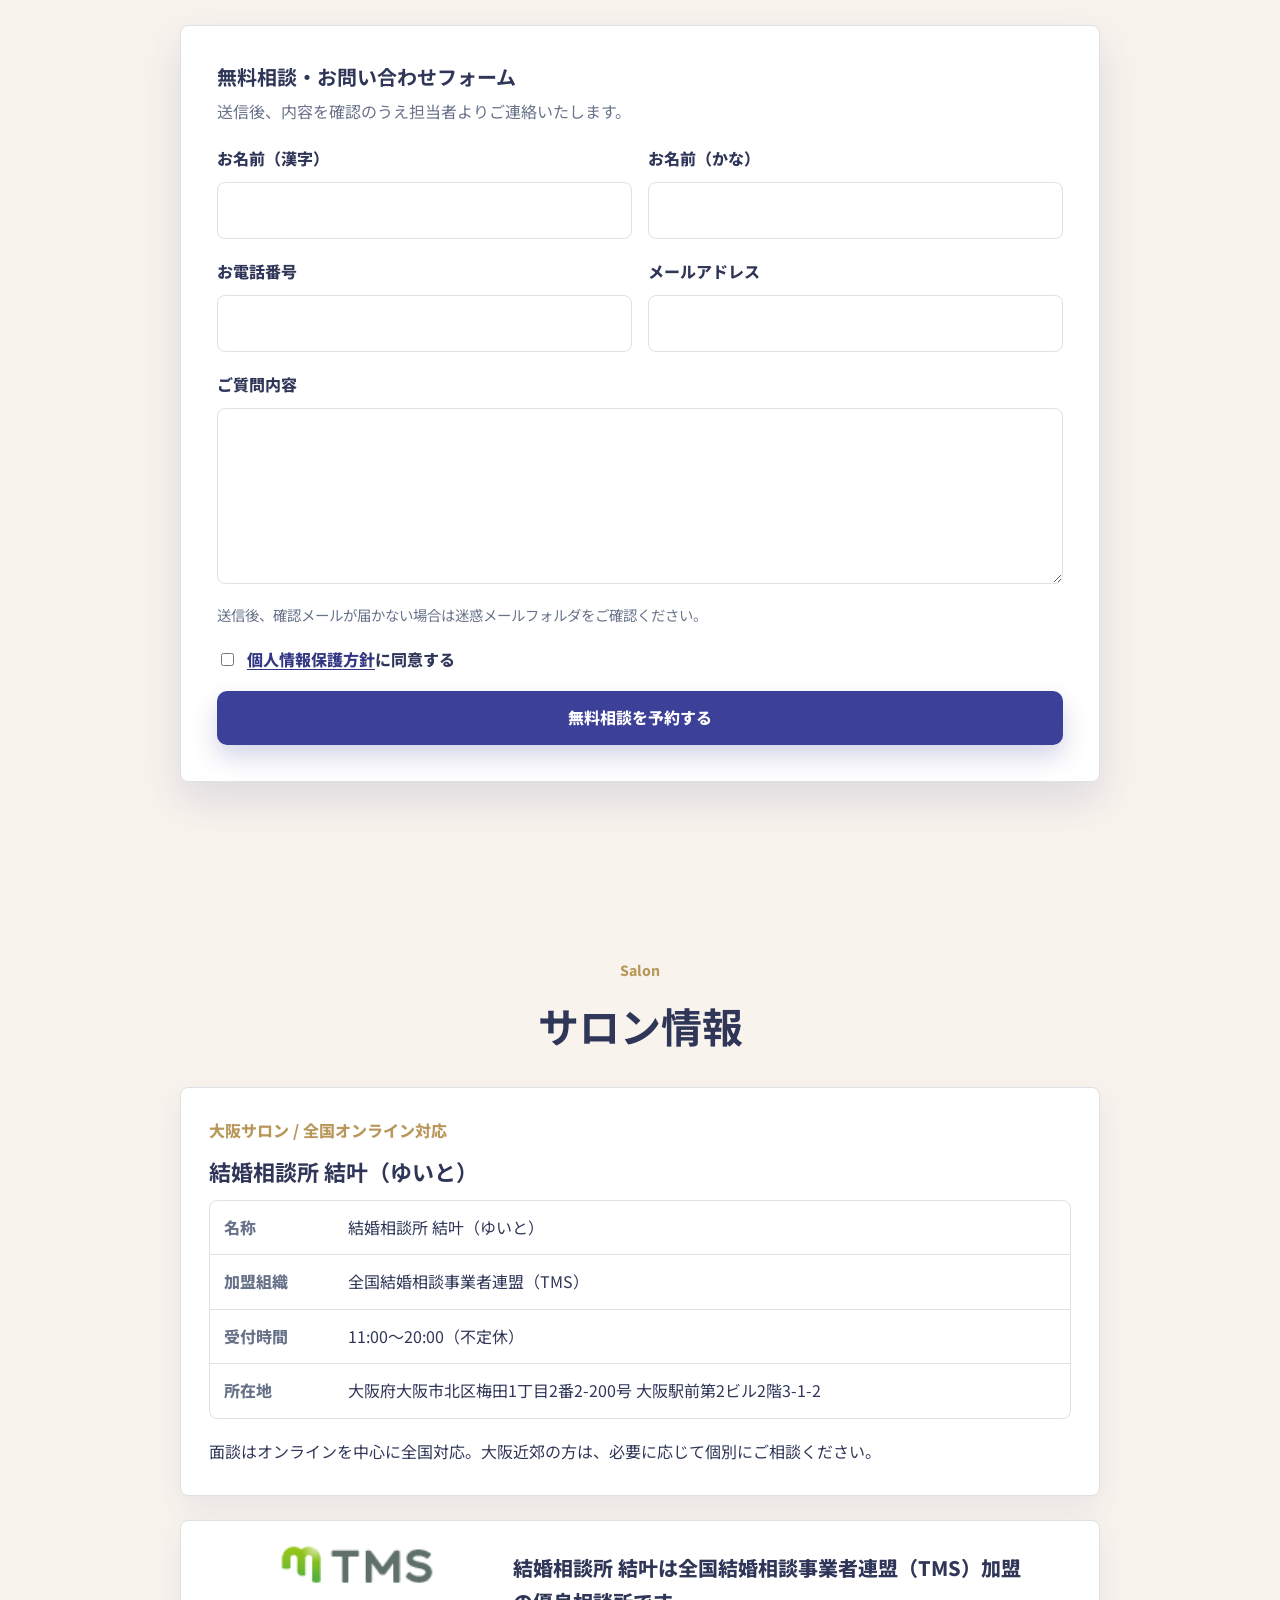
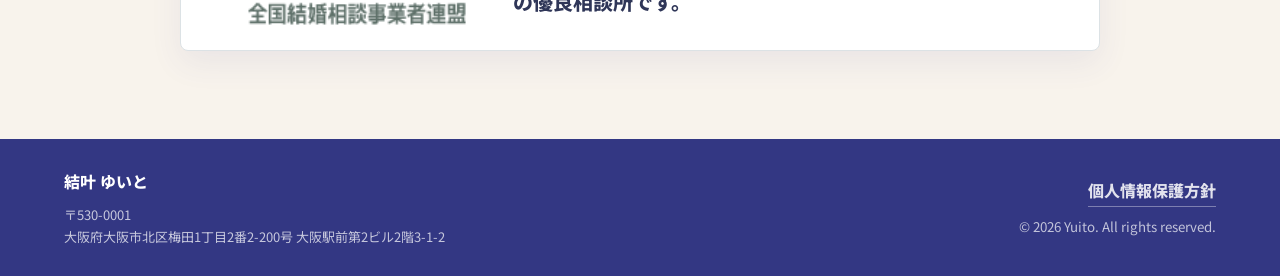
==== commit dabb841e: "Add files via upload" ====
--- a/index.html
+++ b/index.html
@@ -3,11 +3,78 @@
   <head>
     <meta charset="utf-8">
     <meta name="viewport" content="width=device-width, initial-scale=1">
-    <title>恋愛経験が少ない30代・40代男性の婚活支援なら｜結婚相談所 結叶</title>
+    <title>婚活に自信がない30代・40代男性へ｜全国オンライン対応の結婚相談所 結叶</title>
     <meta
       name="description"
-      content="結婚相談所 結叶は、恋愛経験が少ない30代・40代男性の婚活を、プロフィール作成・お見合い・交際時の振り返りまでしっかり伴走します。全国オンライン対応。FP資格を持つ男性カウンセラーが、結婚後のお金や暮らしの不安も一緒に整理します。"
+      content="結婚相談所 結叶は、婚活に自信がない30代・40代男性を中心に、プロフィール作成・お見合い準備・交際中の振り返りまでサポートします。全国オンライン対応、初回無料相談。マッチングアプリや他社相談所で成果が出ない方の婚活セカンドオピニオン相談にも対応。"
     >
+    <meta
+      name="keywords"
+      content="結婚相談所,婚活,30代男性 婚活,40代男性 婚活,恋愛経験 少ない 男性,婚活 自信がない,全国オンライン対応,オンライン結婚相談所,婚活セカンドオピニオン,マッチングアプリ 疲れた,プロフィール作成,お見合い準備,結叶,ゆいと,yuito"
+    >
+    <meta name="robots" content="index,follow">
+    <link rel="canonical" href="https://www.yuito-konkatsu.jp/">
+    <meta property="og:locale" content="ja_JP">
+    <meta property="og:type" content="website">
+    <meta property="og:site_name" content="結婚相談所 結叶">
+    <meta property="og:title" content="婚活に自信がない30代・40代男性へ｜結婚相談所 結叶">
+    <meta
+      property="og:description"
+      content="男性カウンセラーが、プロフィール作成・お見合い準備・交際中の振り返りまで具体的にサポート。全国オンライン対応、初回無料相談。"
+    >
+    <meta property="og:url" content="https://www.yuito-konkatsu.jp/">
+    <meta property="og:image" content="https://www.yuito-konkatsu.jp/assets/hero-waso-shrine.jpg">
+    <meta name="twitter:card" content="summary_large_image">
+    <meta name="twitter:title" content="婚活に自信がない30代・40代男性へ｜結婚相談所 結叶">
+    <meta
+      name="twitter:description"
+      content="全国オンライン対応。30代・40代男性の婚活を、プロフィール作成・お見合い準備・交際中の振り返りまでサポートします。"
+    >
+    <meta name="twitter:image" content="https://www.yuito-konkatsu.jp/assets/hero-waso-shrine.jpg">
+    <script type="application/ld+json">
+      {
+        "@context": "https://schema.org",
+        "@type": "ProfessionalService",
+        "name": "結婚相談所 結叶",
+        "alternateName": "結叶 ゆいと",
+        "url": "https://www.yuito-konkatsu.jp/",
+        "image": "https://www.yuito-konkatsu.jp/assets/hero-waso-shrine.jpg",
+        "description": "結婚相談所 結叶は、婚活に自信がない30代・40代男性を中心に、プロフィール作成・お見合い準備・交際中の振り返りまでサポートする全国オンライン対応の結婚相談所です。",
+        "areaServed": {
+          "@type": "Country",
+          "name": "日本"
+        },
+        "address": {
+          "@type": "PostalAddress",
+          "postalCode": "530-0001",
+          "addressRegion": "大阪府",
+          "addressLocality": "大阪市北区",
+          "streetAddress": "梅田1丁目2番2-200号 大阪駅前第2ビル2階3-1-2",
+          "addressCountry": "JP"
+        },
+        "openingHoursSpecification": {
+          "@type": "OpeningHoursSpecification",
+          "dayOfWeek": [
+            "Monday",
+            "Tuesday",
+            "Wednesday",
+            "Thursday",
+            "Friday",
+            "Saturday",
+            "Sunday"
+          ],
+          "opens": "11:00",
+          "closes": "20:00"
+        },
+        "priceRange": "¥¥",
+        "serviceType": [
+          "結婚相談所",
+          "婚活サポート",
+          "オンライン婚活相談",
+          "婚活セカンドオピニオン相談"
+        ]
+      }
+    </script>
     <link rel="preconnect" href="https://fonts.googleapis.com">
     <link rel="preconnect" href="https://fonts.gstatic.com" crossorigin>
     <link
@@ -187,29 +254,32 @@
                 <span>男性カウンセラー</span>
               </div>
               <p>
-                私自身も婚活を経験してきた一人です。婚活では、出会いの数を増やすだけではうまくいかないことがあります。
-                プロフィール、写真、服装、会話の仕方、お見合い後の振り返りなど、少しずつ見直すことで結果が変わる部分も多くあります。
+                私自身も婚活を経験してきた一人です。だからこそ、婚活を始める前の不安や、
+                活動中に「何を改善すればよいのかわからない」と感じる気持ちを、現実的な悩みとして受け止めています。
+              </p>
+              <p>
+                婚活では、出会いの数を増やすだけではうまくいかないことがあります。
+                プロフィール、写真、服装、会話の仕方、お見合い後の振り返りなど、
+                少しずつ見直すことで結果が変わる部分も多くあります。
               </p>
               <p>
                 だからこそ結叶では、恋愛経験が少ない30代・40代男性の方が一人で悩みを抱え込まなくて済むよう、
-                男性カウンセラーとして親身に伴走することを大切にしています。
-              </p>
-              <p>
-                婚活学校のカリキュラムを履修し、婚活支援について体系的に学んできました。
-                感覚だけに頼るのではなく、婚活の進め方や改善ポイントを一緒に整理しながら、今の状況に合った活動方針をご提案します。
-              </p>
-              <p>
-                さらに、FP資格を活かし、結婚後の家計、住まい、保険、将来設計など、
+                男性カウンセラーとして話しやすさを大切にしながら、プロフィール作成・会話準備・交際中の振り返りまで親身にサポートします。
+              </p>
+              <p>
+                また、婚活学校のカリキュラムを履修し、婚活支援について体系的に学んできました。
+                感覚だけに頼るのではなく、婚活の進め方や改善ポイントを一緒に整理しながら、
+                今の状況に合った活動方針をご提案します。
+              </p>
+              <p>
+                FP資格を活かし、結婚後の家計、住まい、働き方、将来設計など、
                 婚活中には話しにくいお金や暮らしの不安についても一緒に整理できます。
-              </p>
-              <p>
-                結婚は、出会って終わりではなく、その先の生活を一緒につくっていくものです。
-                成婚に向けた婚活サポートだけでなく、結婚後の暮らしまで見据えた現実的なサポートを大切にしています。
+                結婚は、出会って終わりではなく、その先の生活を一緒につくっていくものだからです。
               </p>
               <p>
                 「恋愛経験が少なくて不安」「何を改善すればよいかわからない」
                 「マッチングアプリや他社相談所でうまくいかなかった」「結婚後のお金や生活も不安」。
-                そんな方は、まずは無料相談で今の婚活状況を一緒に整理してみませんか。
+                そんな方は、まずは無料相談で今の婚活状況と、これから取り組むべきことを一緒に整理してみませんか。
               </p>
             </div>
           </article>
@@ -236,10 +306,10 @@
             <img src="assets/reason-counselor.jpg" alt="男性カウンセラーによる婚活相談のイメージ">
             <div>
               <span>Reason 01</span>
-              <h3>恋愛経験が少ない男性に寄り添う、男性カウンセラーの伴走サポート</h3>
-              <p>
-                プロフィール、写真、服装、会話、お見合い後の振り返りまで、男性目線で具体的にサポートします。
-                「何を直せばいいかわからない」という状態から、改善ポイントを一緒に整理します。
+              <h3>婚活経験者の男性カウンセラーだから、悩みを話しやすい</h3>
+              <p>
+                代表自身も婚活を経験してきた一人です。恋愛経験が少ない方や、婚活に自信がない方でも相談しやすいよう、
+                気持ちを丁寧に伺いながら、プロフィール・写真・服装・会話の改善ポイントを一緒に整理します。
               </p>
             </div>
           </article>
@@ -247,10 +317,10 @@
             <img src="assets/reason-fp-analysis.jpg" alt="家計やライフプランの資料を整理するイメージ">
             <div>
               <span>Reason 02</span>
-              <h3>FP資格を持つカウンセラーが、結婚後のお金の不安まで整理</h3>
-              <p>
-                結婚後の家計、住まい、保険、将来設計など、婚活中には話しにくいお金の不安も一緒に整理できます。
-                単に出会いを増やすだけでなく、結婚後の暮らしまで現実的に考えたい方をサポートします。
+              <h3>FP資格を活かし、結婚後のお金や暮らしまで整理</h3>
+              <p>
+                婚活は感情だけでなく、将来の働き方・家計・住まい・ライフプランを考える場面もあります。
+                FP資格を活かし、結婚後のお金や暮らしの不安も、個別商品の提案ではなく考え方の整理としてサポートします。
               </p>
             </div>
           </article>
@@ -258,10 +328,10 @@
             <img src="assets/reason-online-support.jpg" alt="オンラインで婚活相談を受けるイメージ">
             <div>
               <span>Reason 03</span>
-              <h3>全国オンライン対応で、仕事が忙しい方でも続けやすい</h3>
-              <p>
-                初回相談から活動方針の整理、交際中の振り返りまで、オンラインで継続的に相談できます。
-                仕事が忙しい30代・40代の方でも、自分のペースで婚活を進めやすい体制です。
+              <h3>お見合い後や交際中の不安にも、必要なタイミングで相談できる</h3>
+              <p>
+                婚活では、交際が始まってからも距離感や温度感に悩むことがあります。
+                お見合い後の振り返りや交際中の不安も、全国オンライン対応で必要なタイミングに相談しながら進められます。
               </p>
             </div>
           </article>
@@ -662,10 +732,10 @@
             </p>
           </div>
         </article>
-        <div class="trust-banner">
+        <a class="trust-banner" href="https://www.nakoudonet.com/nakoudo/osaka/osaka/125671/" target="_blank" rel="noopener">
           <img src="assets/logo-renmei.png" alt="全国結婚相談事業者連盟 TMS">
           <p>結婚相談所 結叶は全国結婚相談事業者連盟（TMS）加盟の優良相談所です。</p>
-        </div>
+        </a>
       </section>
     </main>
 
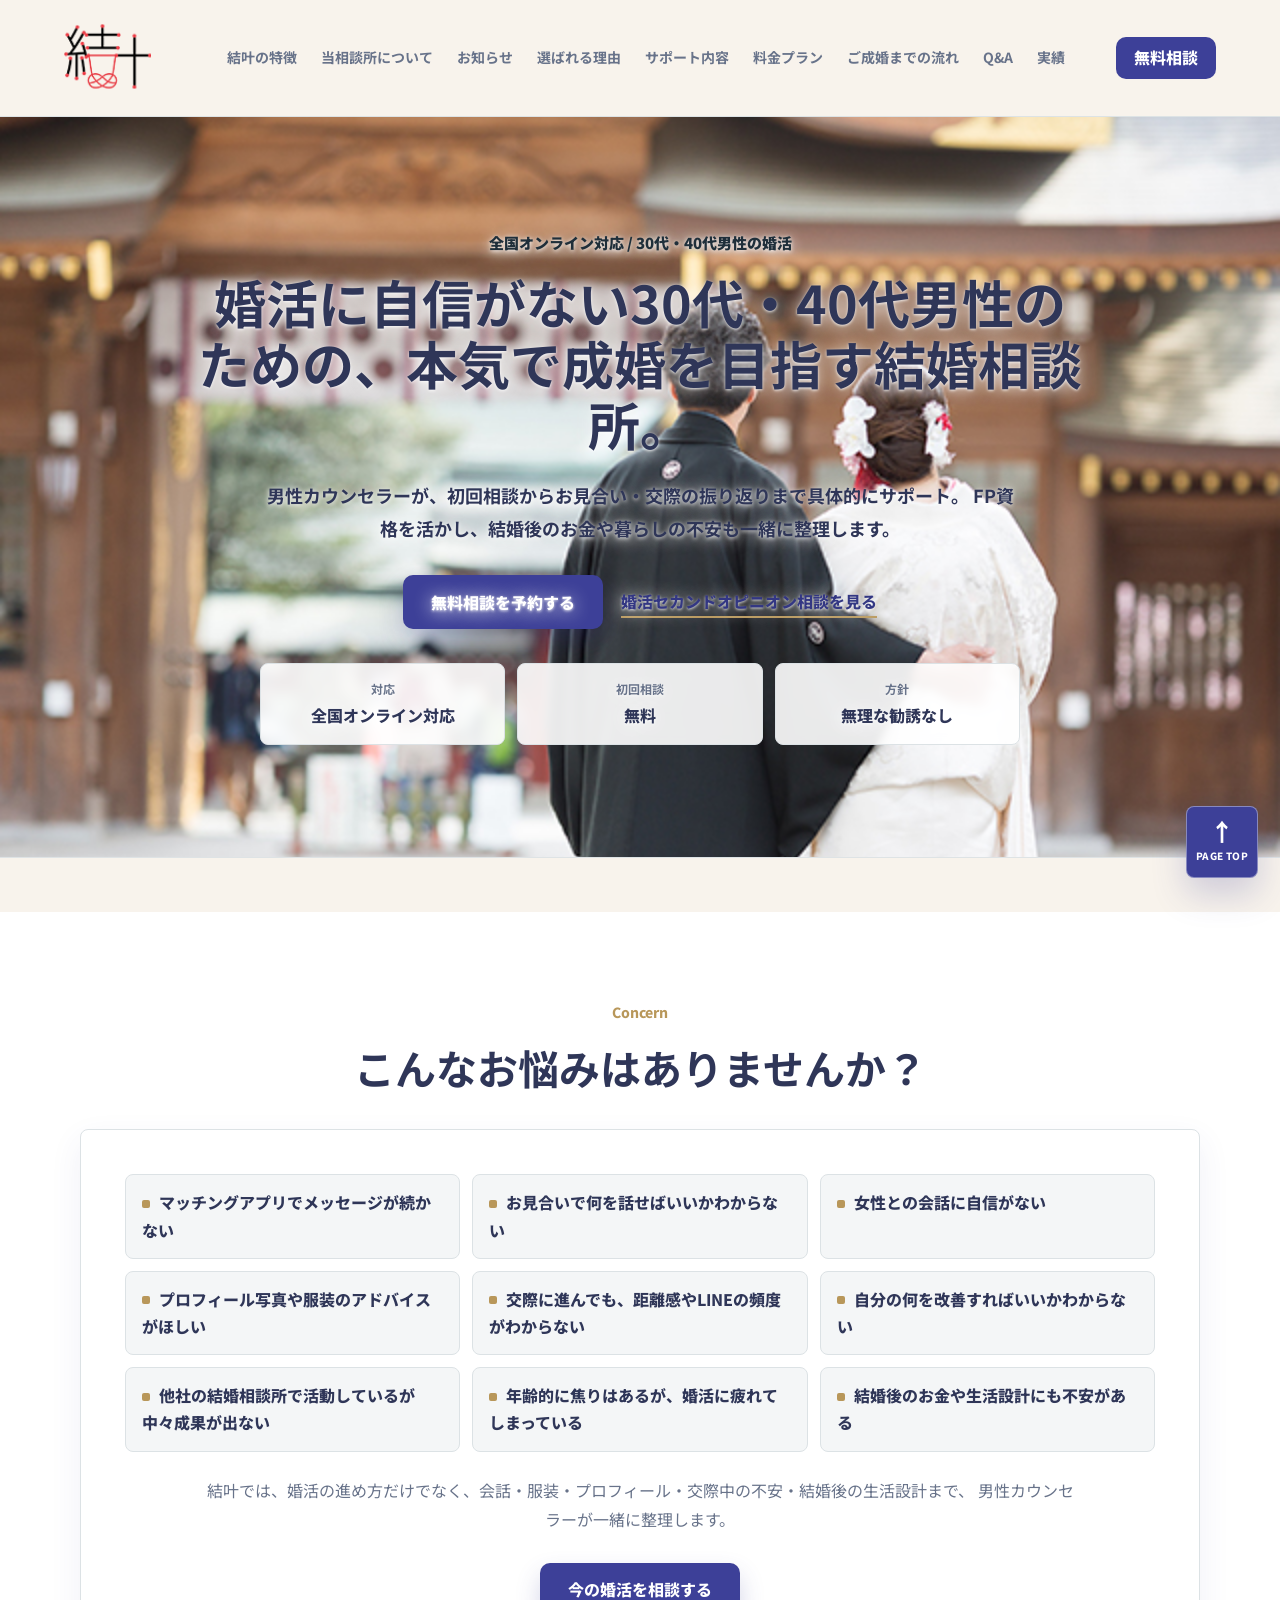
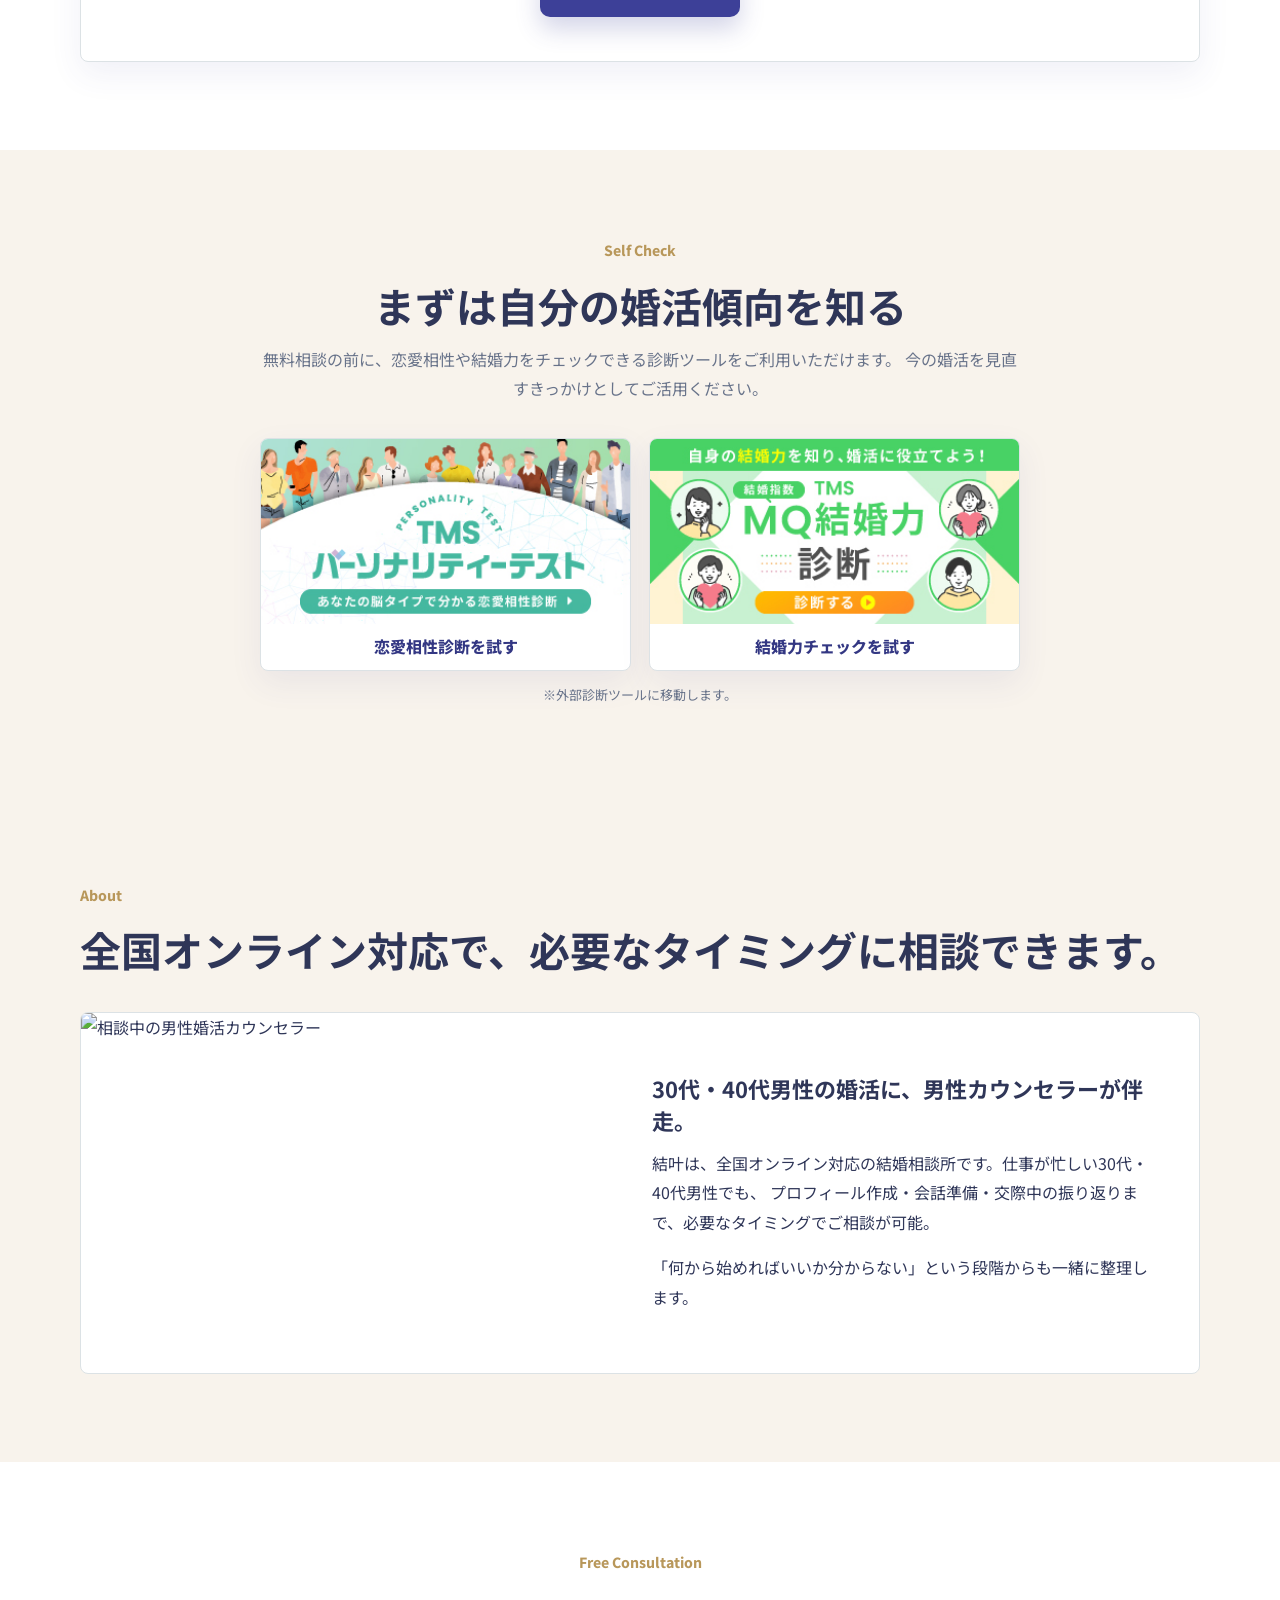
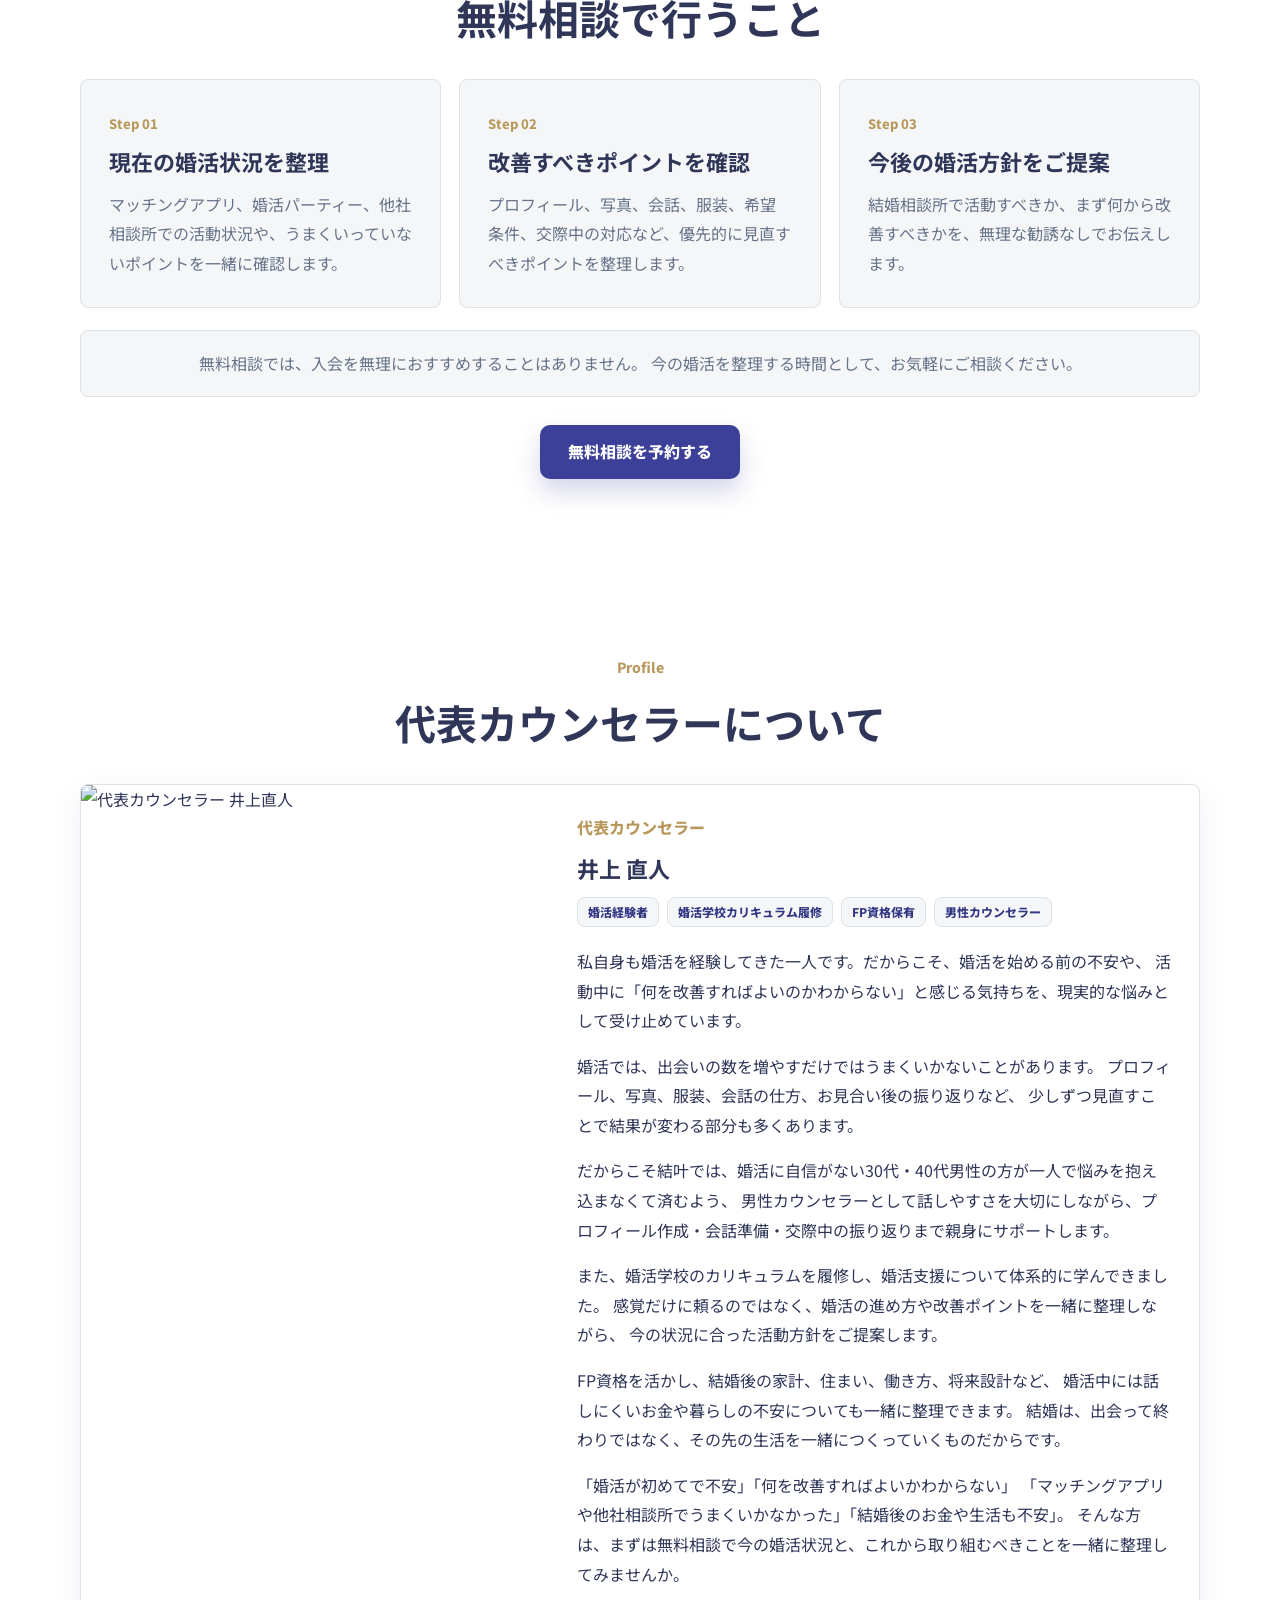
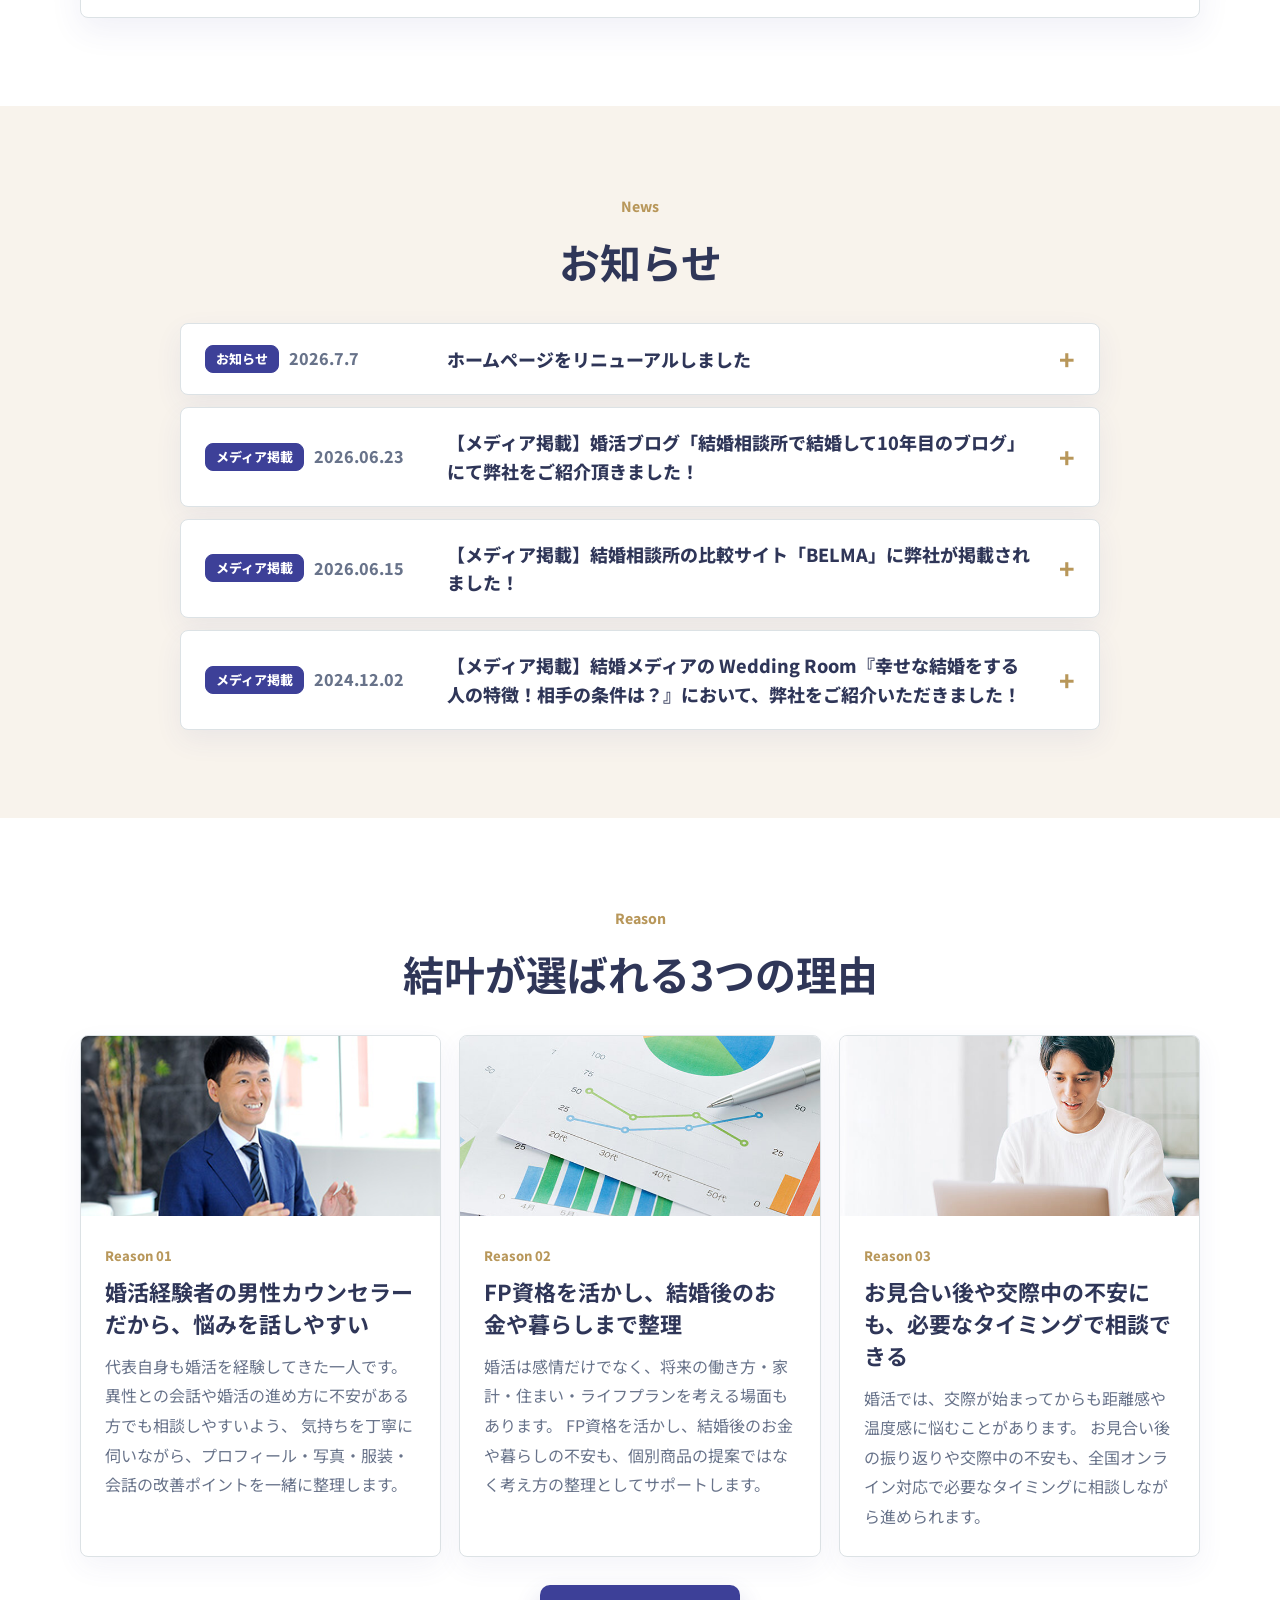
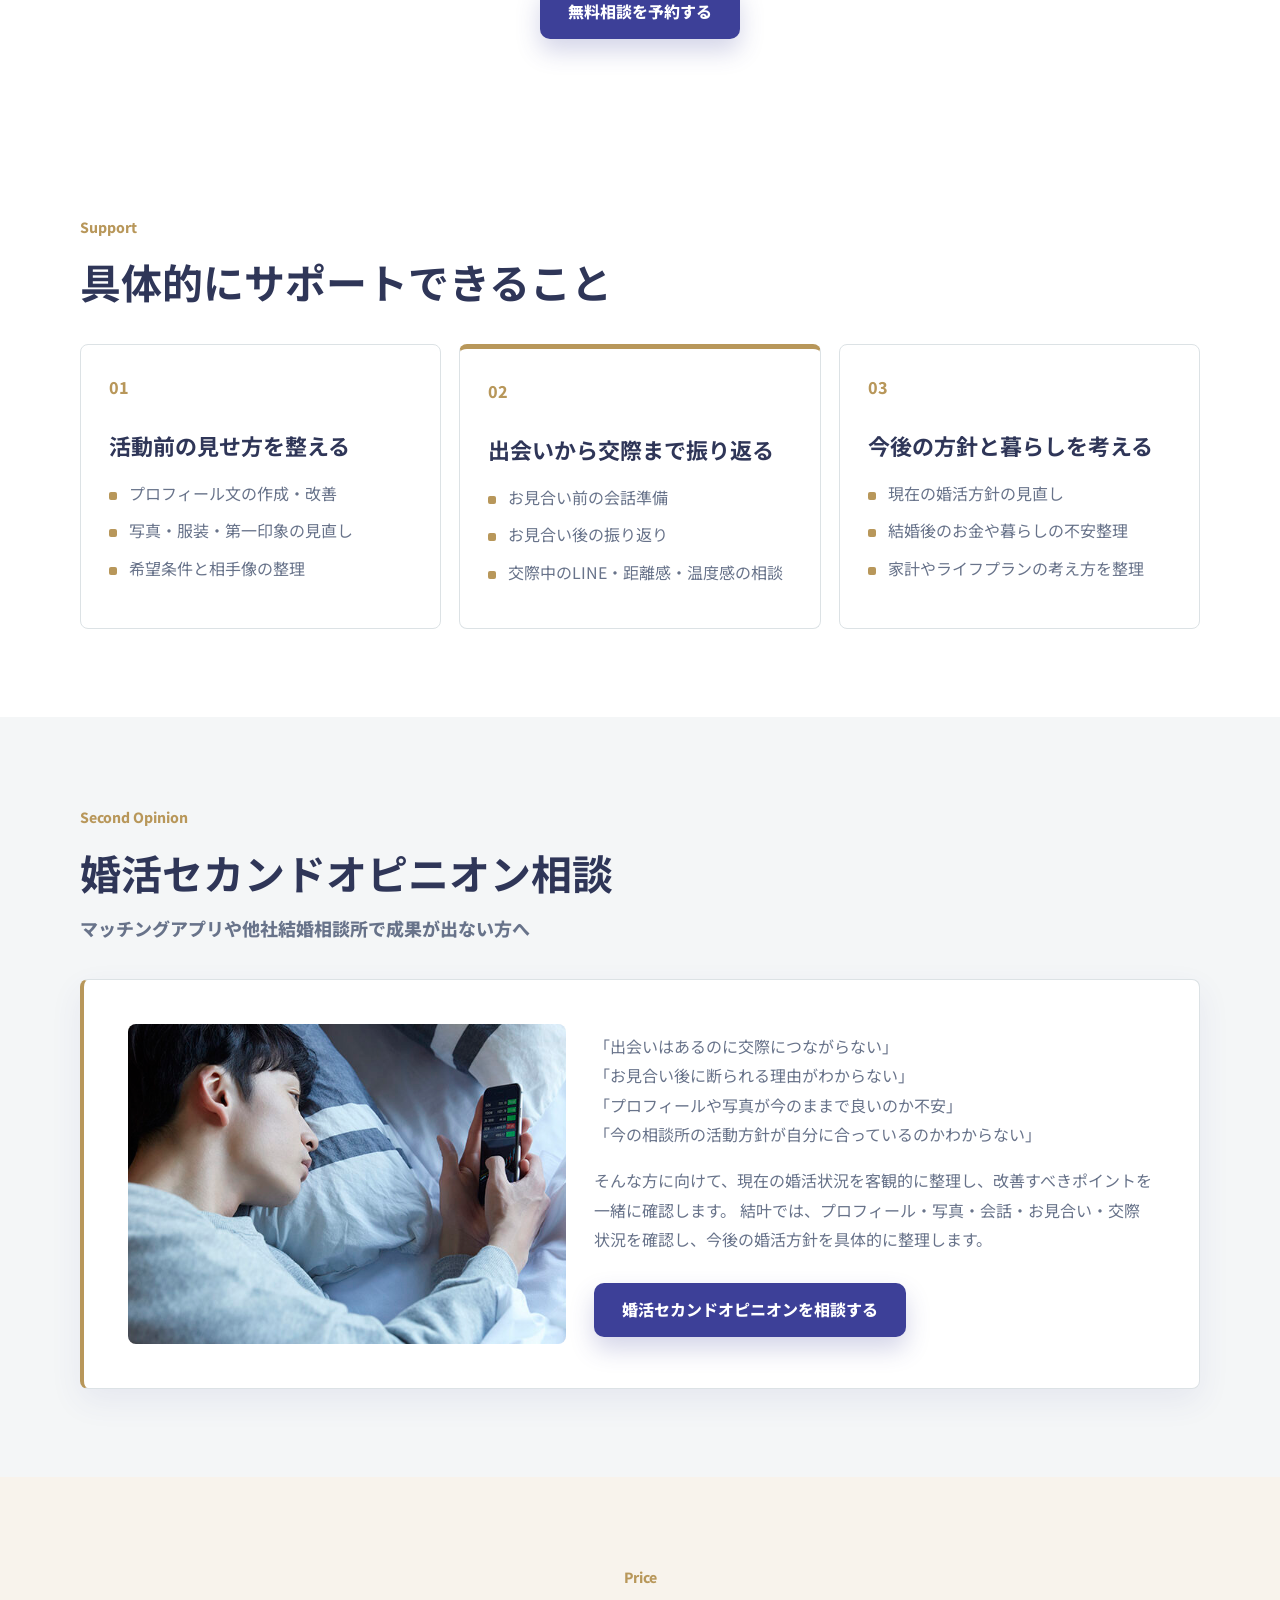
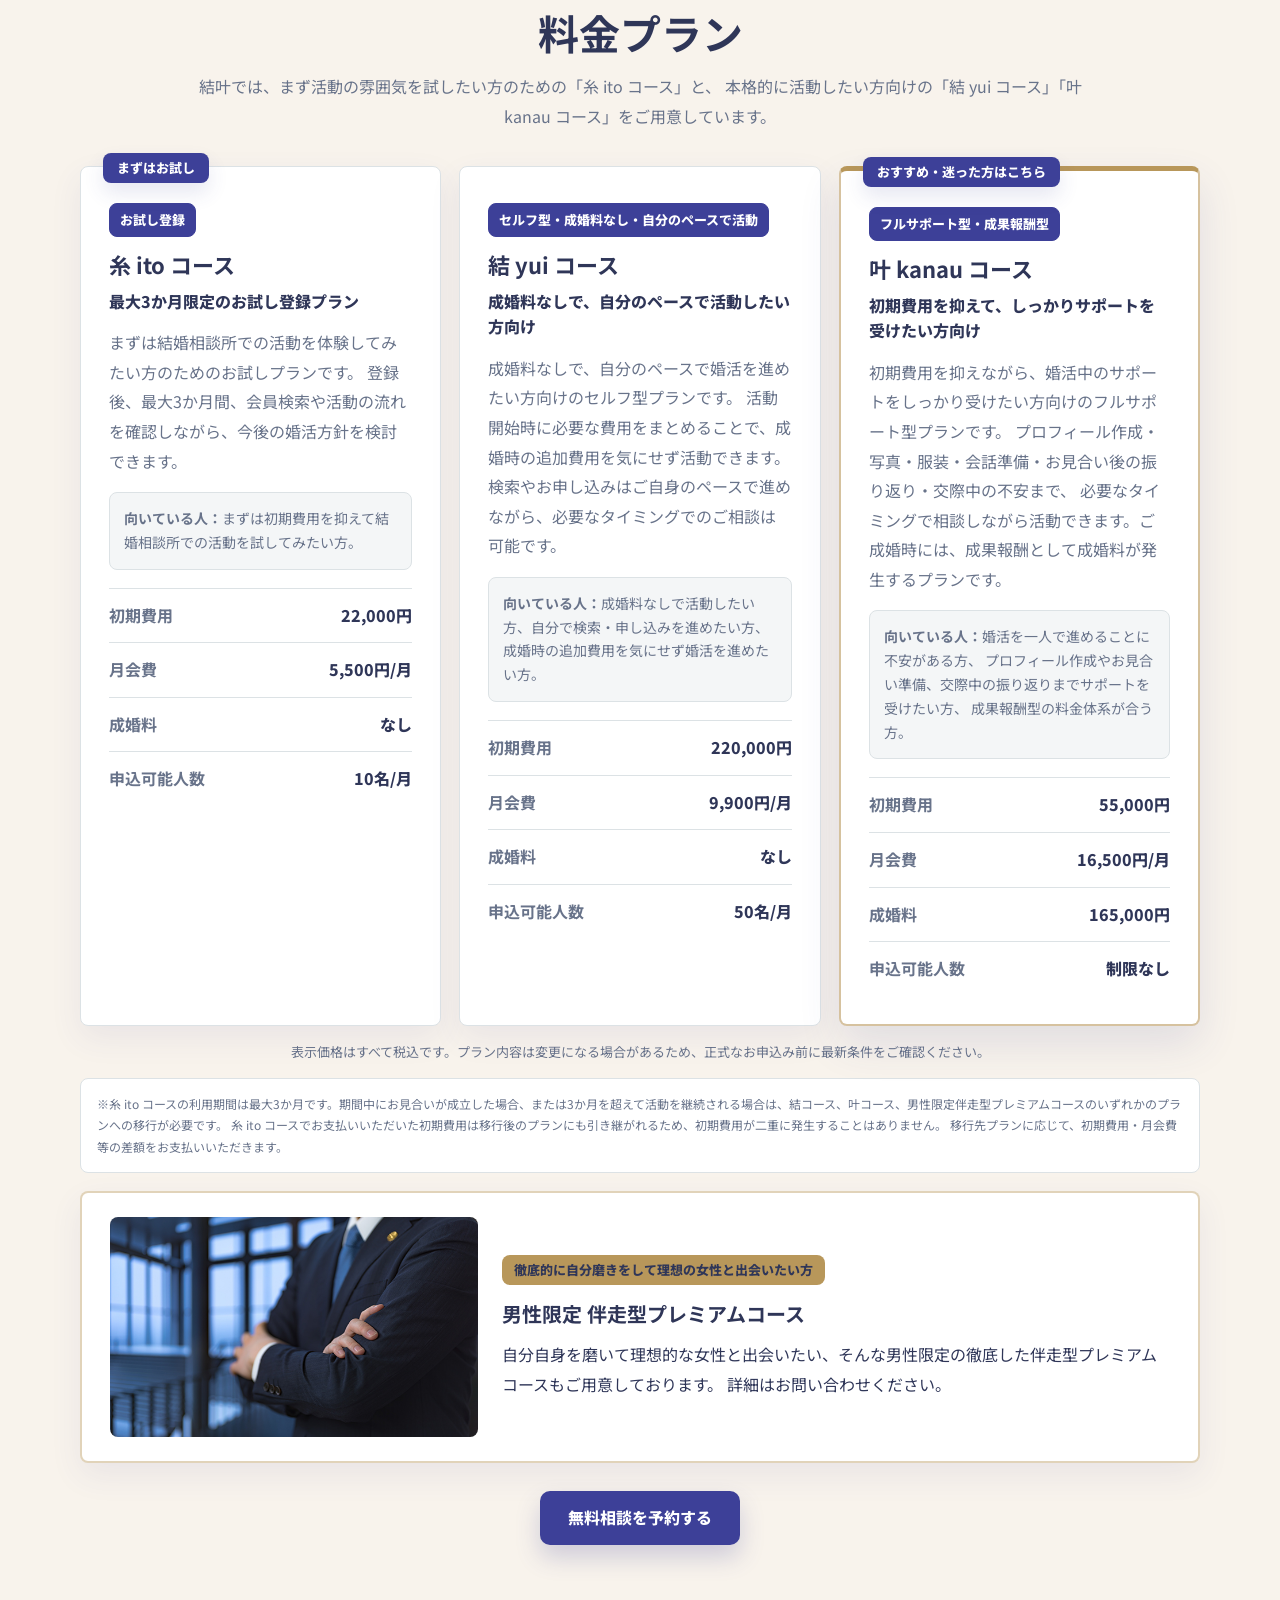
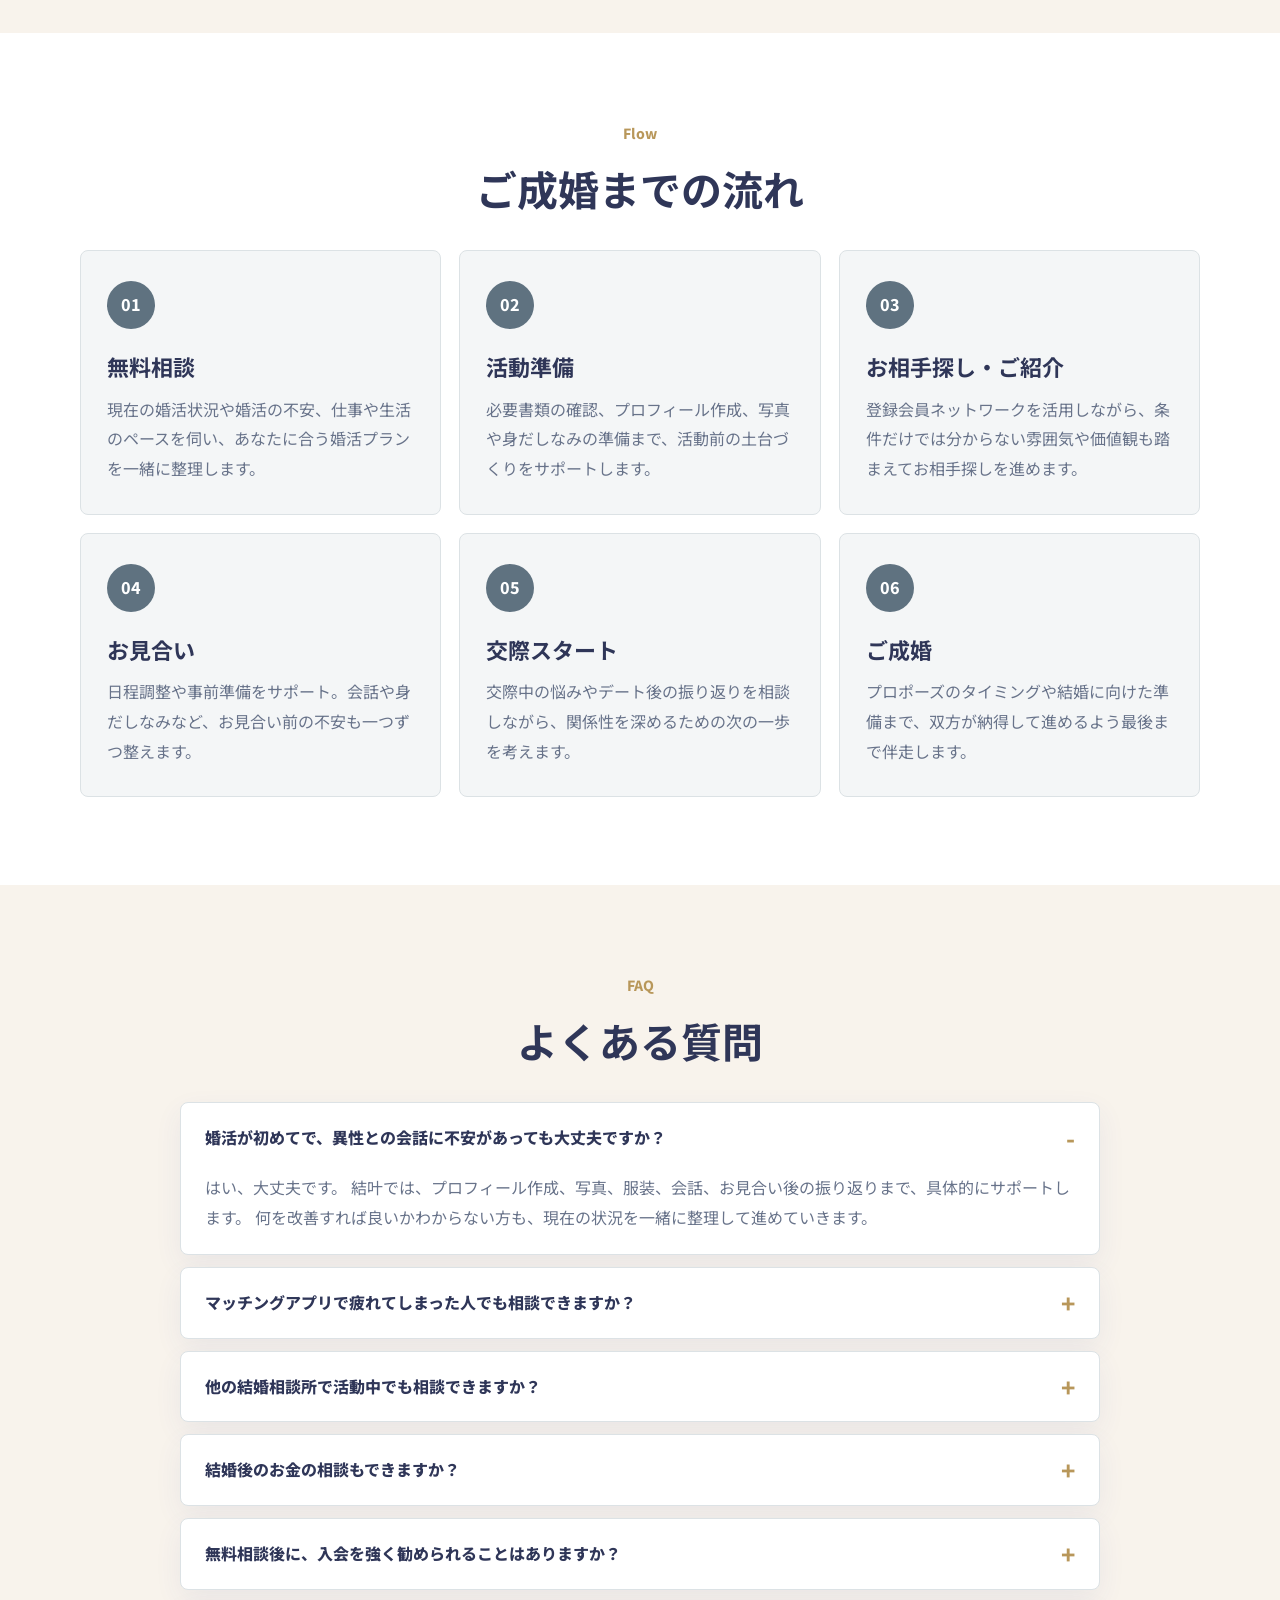
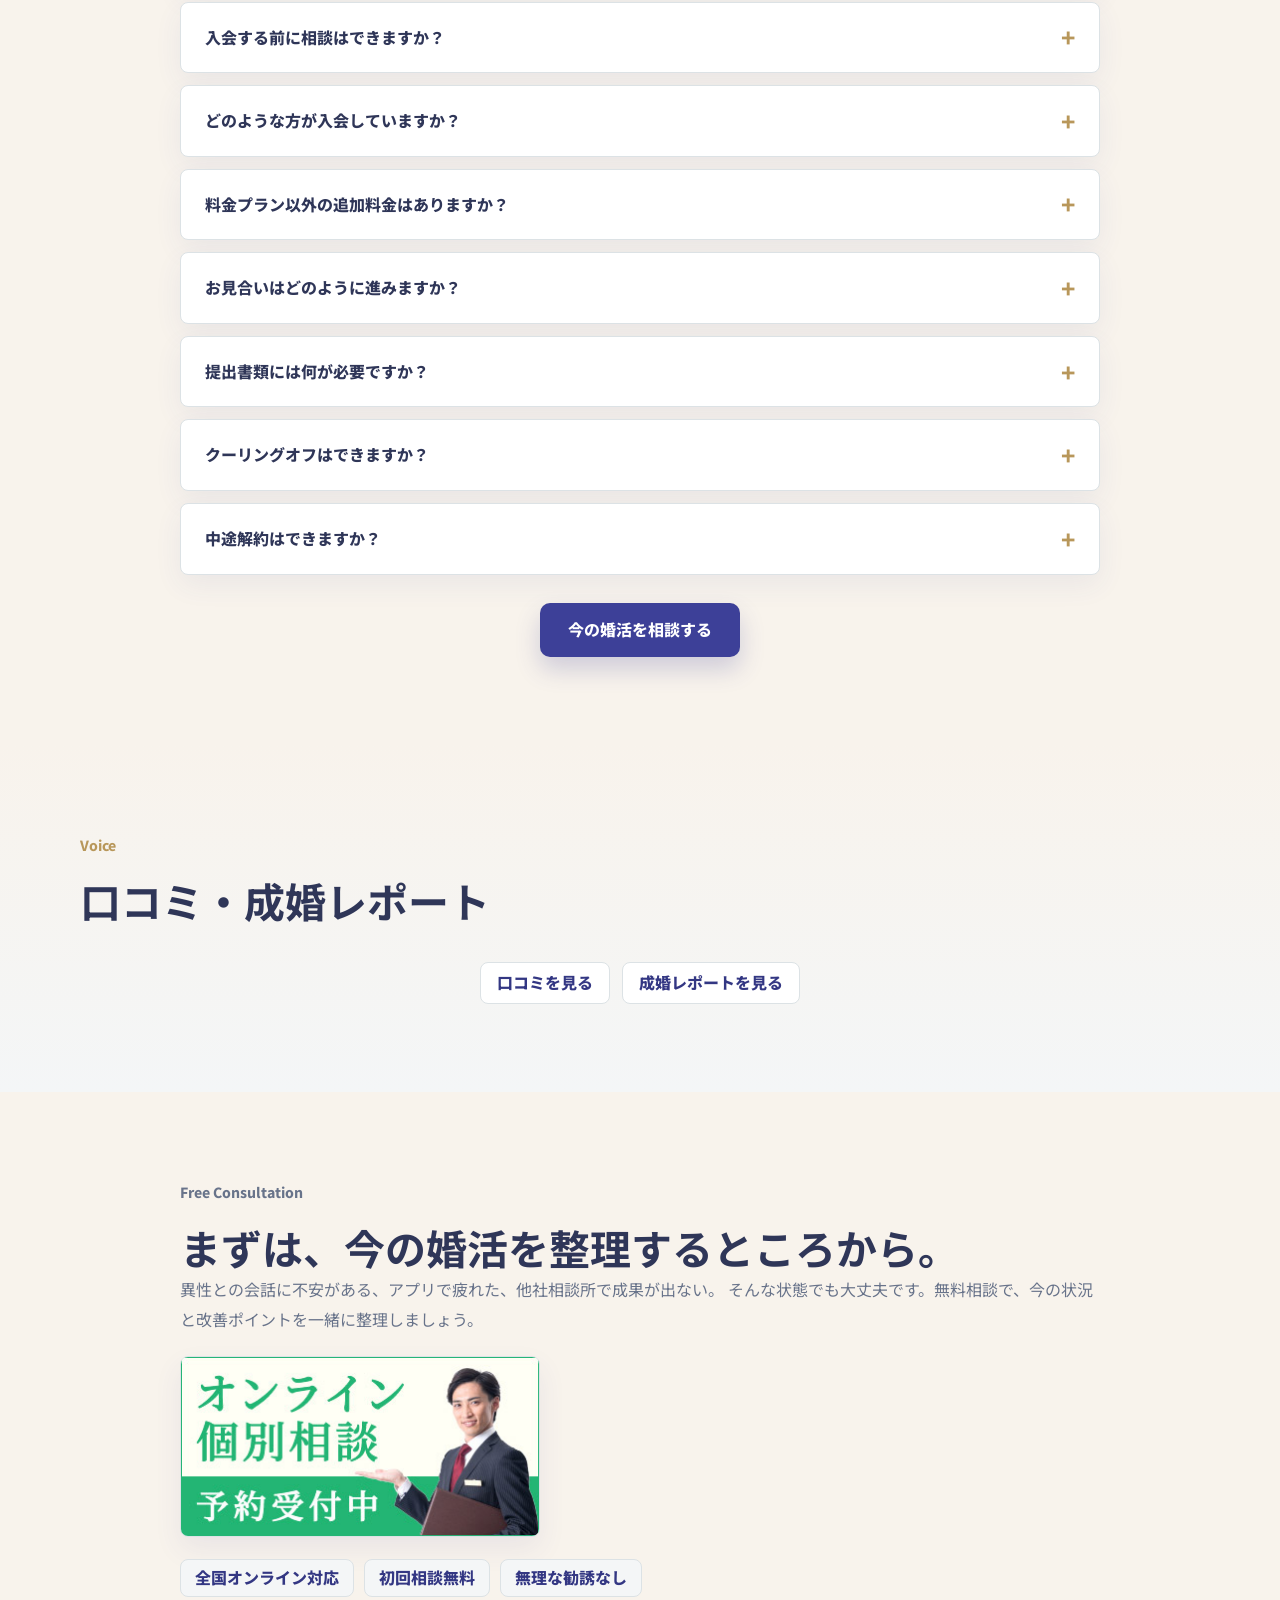
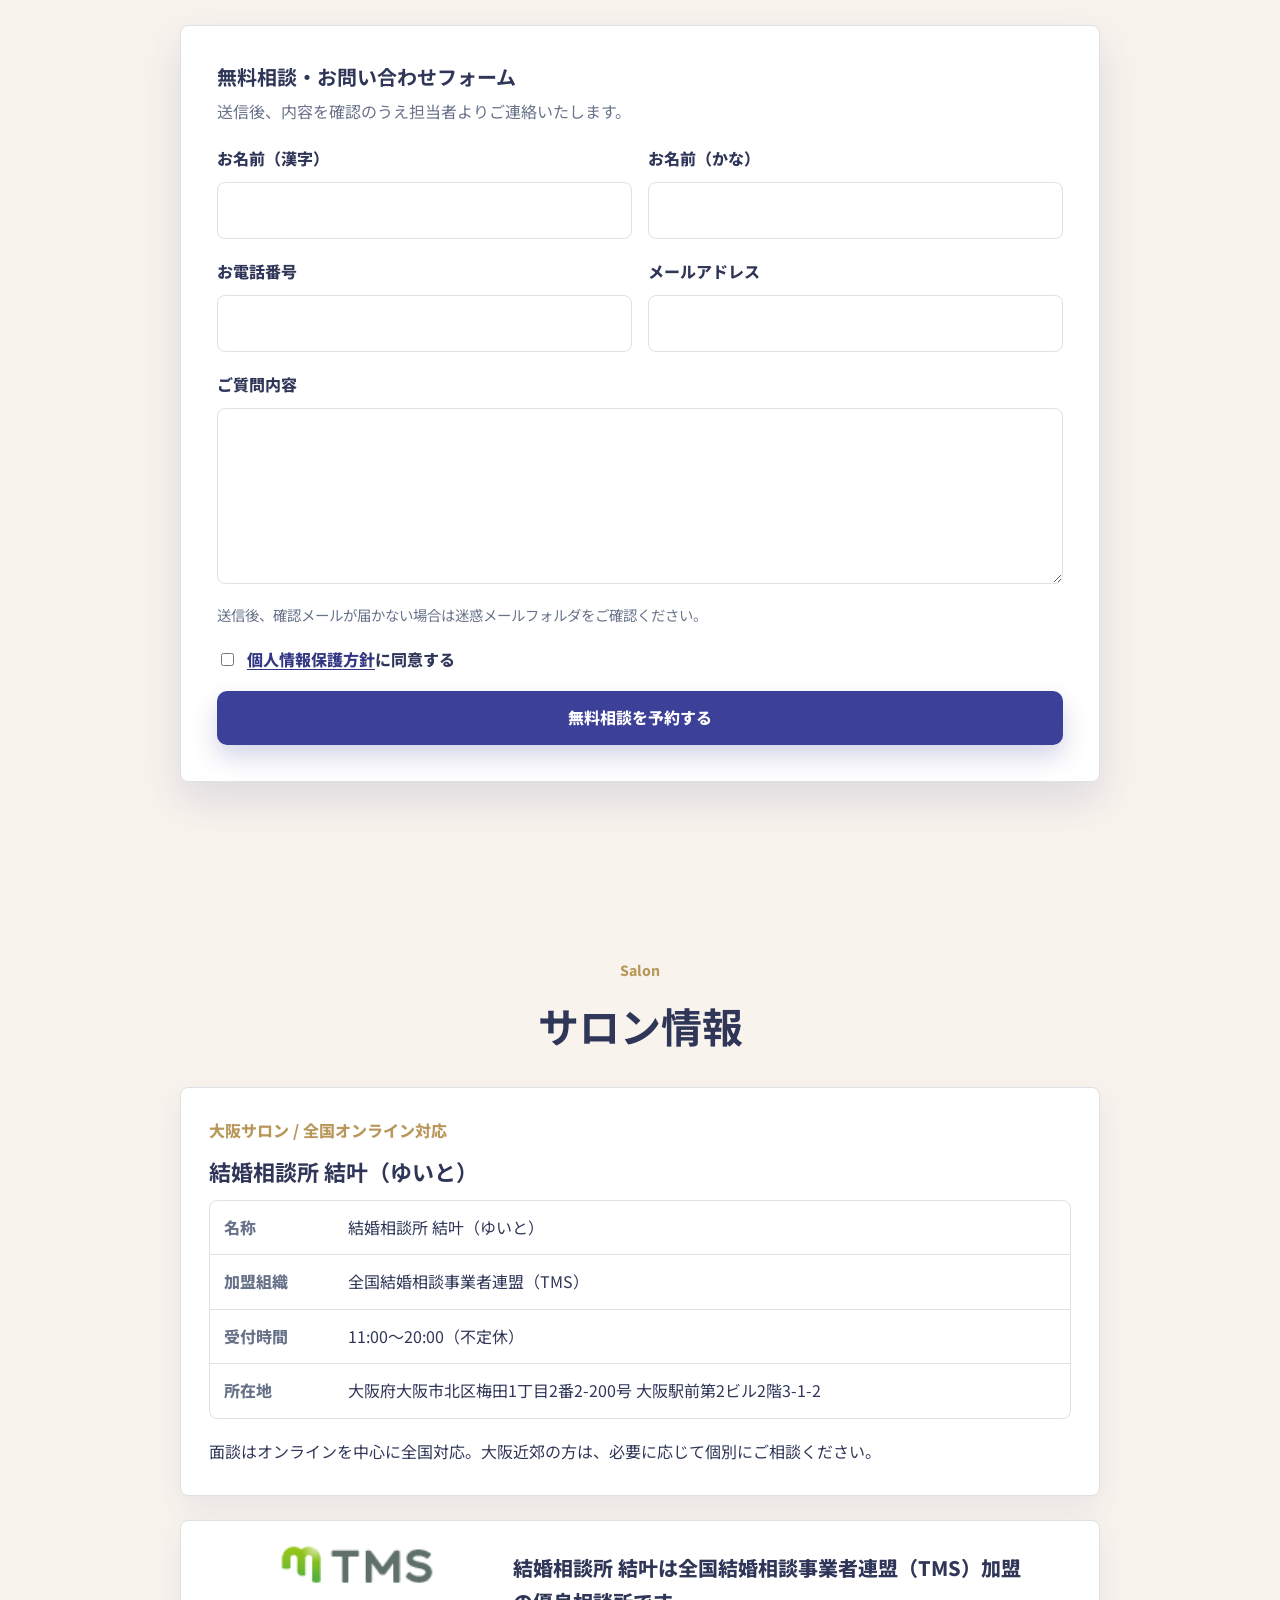
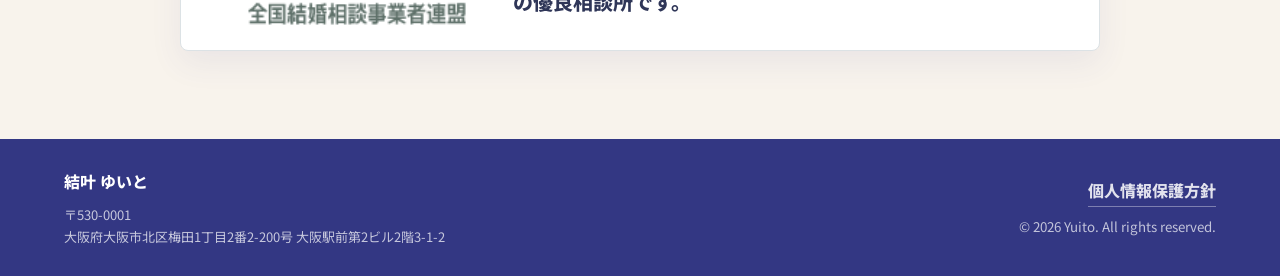
==== commit f66906df: "Add files via upload" ====
--- a/index.html
+++ b/index.html
@@ -10,7 +10,7 @@
     >
     <meta
       name="keywords"
-      content="結婚相談所,婚活,30代男性 婚活,40代男性 婚活,恋愛経験 少ない 男性,婚活 自信がない,全国オンライン対応,オンライン結婚相談所,婚活セカンドオピニオン,マッチングアプリ 疲れた,プロフィール作成,お見合い準備,結叶,ゆいと,yuito"
+      content="結婚相談所,婚活,30代男性 婚活,40代男性 婚活,婚活 自信がない,異性との会話 不安,婚活 初めて,全国オンライン対応,オンライン結婚相談所,婚活セカンドオピニオン,マッチングアプリ 疲れた,プロフィール作成,お見合い準備,結叶,ゆいと,yuito"
     >
     <meta name="robots" content="index,follow">
     <link rel="canonical" href="https://www.yuito-konkatsu.jp/">
@@ -263,7 +263,7 @@
                 少しずつ見直すことで結果が変わる部分も多くあります。
               </p>
               <p>
-                だからこそ結叶では、恋愛経験が少ない30代・40代男性の方が一人で悩みを抱え込まなくて済むよう、
+                だからこそ結叶では、婚活に自信がない30代・40代男性の方が一人で悩みを抱え込まなくて済むよう、
                 男性カウンセラーとして話しやすさを大切にしながら、プロフィール作成・会話準備・交際中の振り返りまで親身にサポートします。
               </p>
               <p>
@@ -277,7 +277,7 @@
                 結婚は、出会って終わりではなく、その先の生活を一緒につくっていくものだからです。
               </p>
               <p>
-                「恋愛経験が少なくて不安」「何を改善すればよいかわからない」
+                「婚活が初めてで不安」「何を改善すればよいかわからない」
                 「マッチングアプリや他社相談所でうまくいかなかった」「結婚後のお金や生活も不安」。
                 そんな方は、まずは無料相談で今の婚活状況と、これから取り組むべきことを一緒に整理してみませんか。
               </p>
@@ -308,7 +308,7 @@
               <span>Reason 01</span>
               <h3>婚活経験者の男性カウンセラーだから、悩みを話しやすい</h3>
               <p>
-                代表自身も婚活を経験してきた一人です。恋愛経験が少ない方や、婚活に自信がない方でも相談しやすいよう、
+                代表自身も婚活を経験してきた一人です。異性との会話や婚活の進め方に不安がある方でも相談しやすいよう、
                 気持ちを丁寧に伺いながら、プロフィール・写真・服装・会話の改善ポイントを一緒に整理します。
               </p>
             </div>
@@ -506,7 +506,7 @@
           <li>
             <span>01</span>
             <h3>無料相談</h3>
-            <p>現在の婚活状況や恋愛の不安、仕事や生活のペースを伺い、あなたに合う婚活プランを一緒に整理します。</p>
+            <p>現在の婚活状況や婚活の不安、仕事や生活のペースを伺い、あなたに合う婚活プランを一緒に整理します。</p>
           </li>
           <li>
             <span>02</span>
@@ -543,7 +543,7 @@
         </div>
         <div class="faq-list">
           <details open>
-            <summary>恋愛経験が少なく、婚活が初めてでも大丈夫ですか？</summary>
+            <summary>婚活が初めてで、異性との会話に不安があっても大丈夫ですか？</summary>
             <p>
               はい、大丈夫です。
               結叶では、プロフィール作成、写真、服装、会話、お見合い後の振り返りまで、具体的にサポートします。
@@ -659,7 +659,7 @@
           <p class="eyebrow">Free Consultation</p>
           <h2>まずは、今の婚活を整理するところから。</h2>
           <p>
-            恋愛経験が少ない、アプリで疲れた、他社相談所で成果が出ない。
+            異性との会話に不安がある、アプリで疲れた、他社相談所で成果が出ない。
             そんな状態でも大丈夫です。無料相談で、今の状況と改善ポイントを一緒に整理しましょう。
           </p>
           <a class="consultation-banner" href="#contact" aria-label="オンライン個別相談の予約へ進む">
